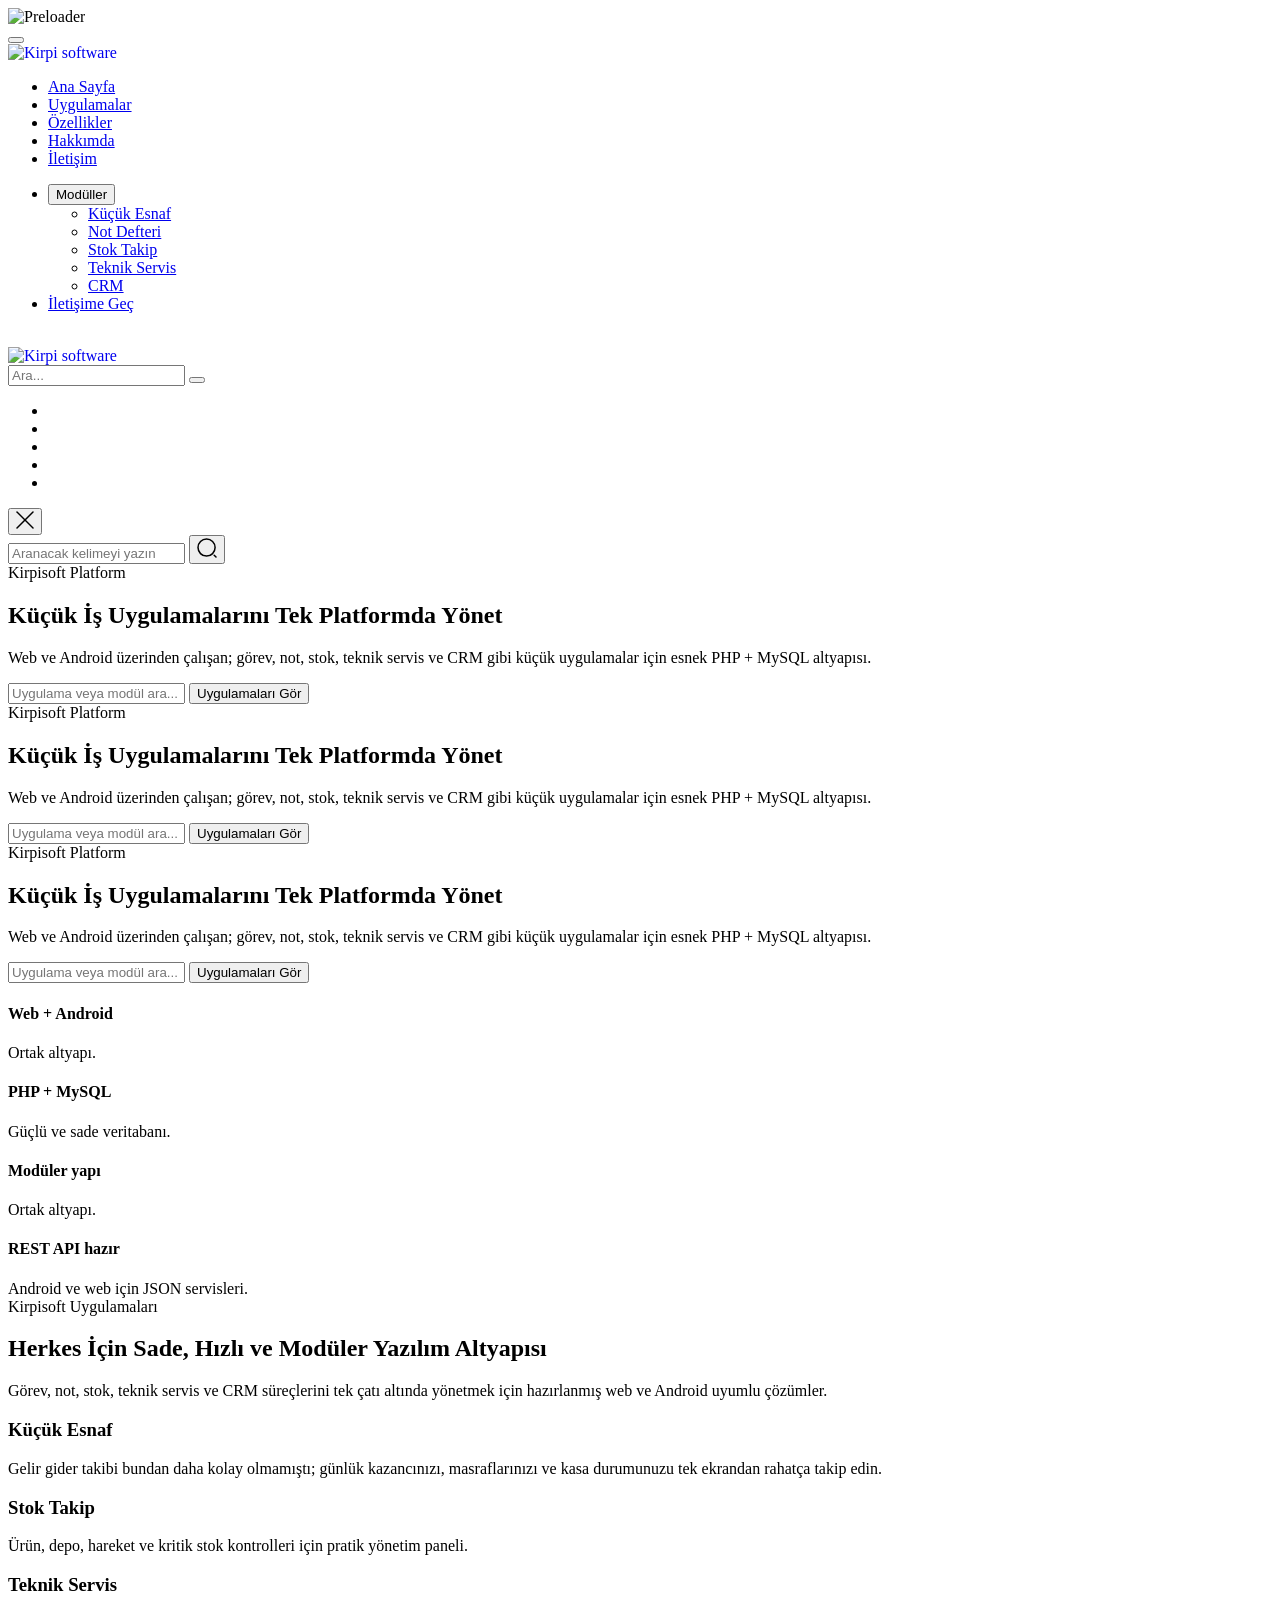
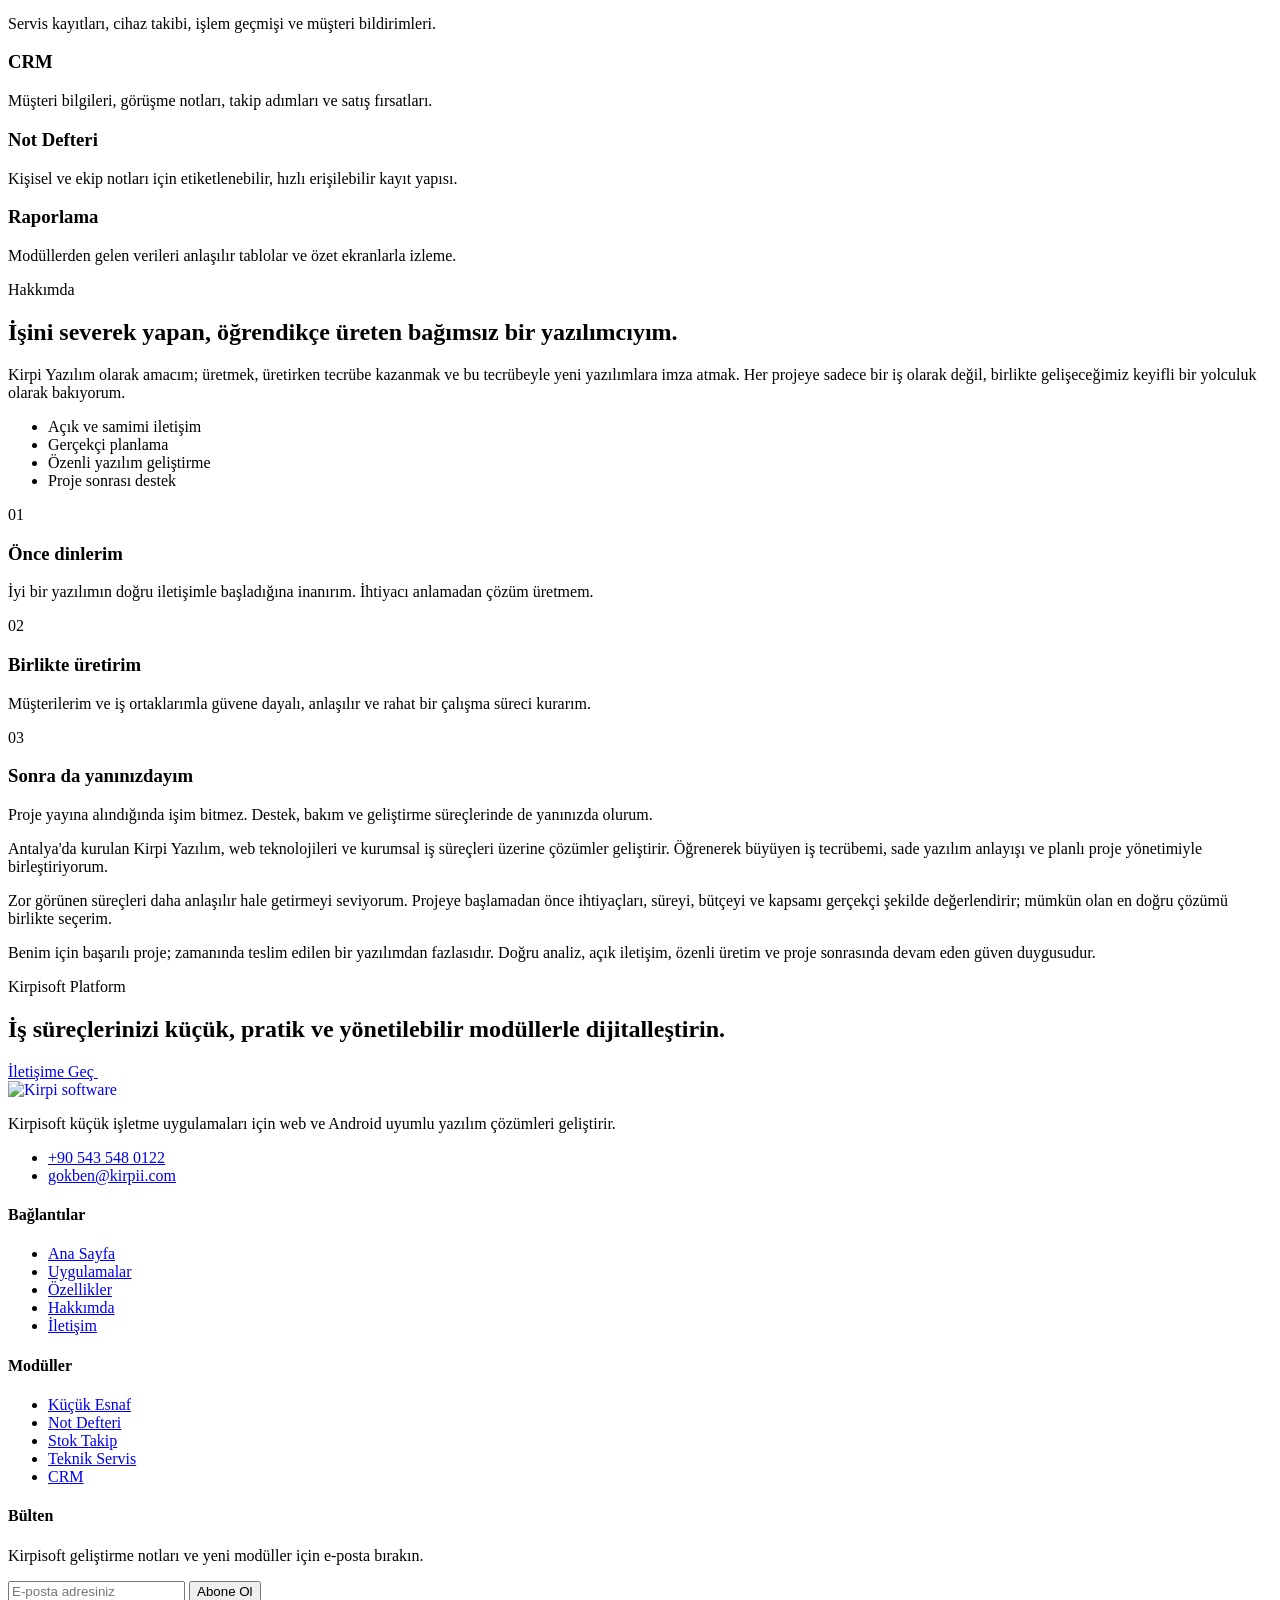
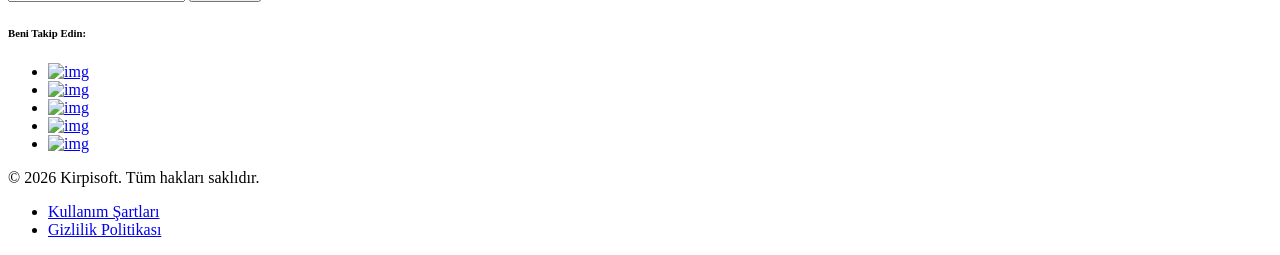
==== index.html @ f01bf377 "Add files via upload" ====
﻿<!doctype html>
<html class="no-js" lang="tr">

<head>
    <meta charset="utf-8">
    <meta http-equiv="x-ua-compatible" content="ie=edge">
    <title>Kirpisoft - Web ve Mobil Mini Uygulamalar Platformu</title>
    <meta name="description" content="Kirpisoft; PHP, MySQL, web ve Android destekli küçük iş uygulamaları platformudur.">
    <meta name="viewport" content="width=device-width, initial-scale=1">

    <link rel="shortcut icon" type="image/x-icon" href="assets/img/favicon.png">
    <!-- Place favicon.ico in the root directory -->

    <!-- CSS here -->
    <link rel="stylesheet" href="assets/css/bootstrap.min.css">
    <link rel="stylesheet" href="assets/css/animate.min.css">
    <link rel="stylesheet" href="assets/css/magnific-popup.css">
    <link rel="stylesheet" href="assets/css/fontawesome-all.min.css">
    <link rel="stylesheet" href="assets/css/flaticon-skillgro.css">
    <link rel="stylesheet" href="assets/css/flaticon-skillgro-new.css">
    <link rel="stylesheet" href="assets/css/swiper-bundle.min.css">
    <link rel="stylesheet" href="assets/css/default-icons.css">
    <link rel="stylesheet" href="assets/css/select2.min.css">
    <link rel="stylesheet" href="assets/css/odometer.css">
    <link rel="stylesheet" href="assets/css/aos.css">
    <link rel="stylesheet" href="assets/css/plyr.css">
    <link rel="stylesheet" href="assets/css/spacing.css">
    <link rel="stylesheet" href="assets/css/tg-cursor.css">
    <link rel="stylesheet" href="assets/css/main.css">
    <link rel="stylesheet" href="assets/css/kirpisoft-responsive.css">
    <link rel="stylesheet" href="assets/css/kirpisoft-brand.css">

    <style>
        .kirpisoft-logo{display:inline-flex;align-items:center;text-decoration:none}.tgmenu__action .mini-cart-icon{display:none}.header-search{display:none!important}
    </style>
</head>

<body>

    <!--Preloader-->
    <div id="preloader">
        <div id="loader" class="loader">
            <div class="loader-container">
                <div class="loader-icon"><img src="assets/img/logo/preloader.svg" alt="Preloader"></div>
            </div>
        </div>
    </div>
    <!--Preloader-end -->

    <!-- Scroll-top -->
    <button class="scroll__top scroll-to-target" data-target="html">
        <i class="tg-flaticon-arrowhead-up"></i>
    </button>
    <!-- Scroll-top-end-->

    <!-- header-area -->
    <header>
        <div id="header-fixed-height"></div>
        <div id="sticky-header" class="tg-header__area tg-header__style-seven">
            <div class="container custom-container">
                <div class="row">
                    <div class="col-12">
                        <div class="tgmenu__wrap">
                            <nav class="tgmenu__nav">
                                <div class="logo">
                                    <a href="index.html" class="kirpisoft-logo"><img src="assets/img/logo/kirpisoftware-logo.png" alt="Kirpi software"></a>
                                </div>
                                <div class="tgmenu__navbar-wrap tgmenu__main-menu d-none d-xl-flex">
                                    <ul class="navigation">
                                        <li class="active"><a href="index.html">Ana Sayfa</a></li>
                                        <li><a href="#uygulamalar">Uygulamalar</a></li>
                                        <li><a href="#ozellikler">Özellikler</a></li>
                                        <li><a href="#hakkimizda">Hakkımda</a></li>
                                        <li><a href="#iletisim">İletişim</a></li>
                                    </ul>
                                </div>
                                <div class="tgmenu__action tgmenu__action-seven">
                                    <ul class="list-wrap">
                                        <li class="header-select">
                                            <div class="tgmenu__categories select-grp-two d-none d-md-block">
                                                <div class="dropdown">
                                                    <button class="dropdown-toggle" type="button" data-bs-toggle="dropdown" aria-expanded="false">
                                                        <i class="skillgro-list"></i>
                                                        Modüller
                                                    </button>
                                                    <ul class="dropdown-menu">
                                                        <li><a class="dropdown-item" href="#uygulamalar">Küçük Esnaf</a></li>
                                                        <li><a class="dropdown-item" href="#uygulamalar">Not Defteri</a></li>
                                                        <li><a class="dropdown-item" href="#uygulamalar">Stok Takip</a></li>
                                                        <li><a class="dropdown-item" href="#uygulamalar">Teknik Servis</a></li>
                                                        <li><a class="dropdown-item" href="#uygulamalar">CRM</a></li>
                                                    </ul>
                                                </div>
                                            </div>
                                        </li>
                                        <li class="header-search">
                                            <a href="javascript:void(0)" class="search-open-btn">
                                                <i class="flaticon-search"></i>
                                            </a>
                                        </li>
                                        <li class="mini-cart-icon">
                                            <a href="#uygulamalar" class="cart-count">
                                                <img src="assets/img/icons/cart.svg" class="injectable" alt="img">
                                                <span class="mini-cart-count">0</span>
                                            </a>
                                        </li>
                                        <li class="header-btn">
                                            <a href="#iletisim" class="btn">İletişime Geç</a>
                                        </li>
                                    </ul>
                                </div>
                                <div class="mobile-login-btn">
                                    <a href="#iletisim"><img src="assets/img/icons/user.svg" alt="" class="injectable"></a>
                                </div>
                                <div class="mobile-nav-toggler"><i class="tg-flaticon-menu-1"></i></div>
                            </nav>
                        </div>
                        <!-- Mobile Menu  -->
                        <div class="tgmobile__menu">
                            <nav class="tgmobile__menu-box">
                                <div class="close-btn"><i class="tg-flaticon-close-1"></i></div>
                                <div class="nav-logo">
                                    <a href="index.html" class="kirpisoft-logo"><img src="assets/img/logo/kirpisoftware-logo.png" alt="Kirpi software"></a>
                                </div>
                                <div class="tgmobile__search">
                                    <form action="#">
                                        <input type="text" placeholder="Ara...">
                                        <button><i class="fas fa-search"></i></button>
                                    </form>
                                </div>
                                <div class="tgmobile__menu-outer">
                                    <!--Here Menu Will Come Automatically Via Javascript / Same Menu as in Header-->
                                </div>
                                <div class="social-links">
                                    <ul class="list-wrap">
                                        <li><a href="#"><i class="fab fa-facebook-f"></i></a></li>
                                        <li><a href="#"><i class="fab fa-twitter"></i></a></li>
                                        <li><a href="#"><i class="fab fa-instagram"></i></a></li>
                                        <li><a href="#"><i class="fab fa-linkedin-in"></i></a></li>
                                        <li><a href="#"><i class="fab fa-youtube"></i></a></li>
                                    </ul>
                                </div>
                            </nav>
                        </div>
                        <div class="tgmobile__menu-backdrop"></div>
                        <!-- End Mobile Menu -->
                    </div>
                </div>
            </div>
        </div>

        <!-- header-search -->
        <div class="search__popup">
            <div class="container">
                <div class="row">
                    <div class="col-12">
                        <div class="search__wrapper">
                            <div class="search__close">
                                <button type="button" class="search-close-btn">
                                    <svg width="18" height="18" viewBox="0 0 18 18" fill="none" xmlns="http://www.w3.org/2000/svg">
                                        <path d="M17 1L1 17" stroke="currentColor" stroke-width="1.5" stroke-linecap="round" stroke-linejoin="round"></path>
                                        <path d="M1 1L17 17" stroke="currentColor" stroke-width="1.5" stroke-linecap="round" stroke-linejoin="round"></path>
                                    </svg>
                                </button>
                            </div>
                            <div class="search__form">
                                <form action="#">
                                    <div class="search__input">
                                        <input class="search-input-field" type="text" placeholder="Aranacak kelimeyi yazın">
                                        <span class="search-focus-border"></span>
                                        <button>
                                            <svg width="20" height="20" viewBox="0 0 20 20" fill="none" xmlns="http://www.w3.org/2000/svg">
                                                <path d="M9.55 18.1C14.272 18.1 18.1 14.272 18.1 9.55C18.1 4.82797 14.272 1 9.55 1C4.82797 1 1 4.82797 1 9.55C1 14.272 4.82797 18.1 9.55 18.1Z" stroke="currentColor" stroke-width="1.5" stroke-linecap="round" stroke-linejoin="round"></path>
                                                <path d="M19.0002 19.0002L17.2002 17.2002" stroke="currentcolor" stroke-width="1.5" stroke-linecap="round" stroke-linejoin="round"></path>
                                            </svg>
                                        </button>
                                    </div>
                                </form>
                            </div>
                        </div>
                    </div>
                </div>
            </div>
        </div>
        <div class="search-popup-overlay"></div>
        <!-- header-search-end -->

    </header>
    <!-- header-area-end -->



    <!-- main-area -->
    <main class="main-area fix">

        <!-- slider-area -->
        <section class="slider__area">
            <div class="swiper-container slider__active">
                <div class="swiper-wrapper">
                    <div class="swiper-slide slider__single">
                        <div class="slider__bg" data-background="assets/img/slider/slider_bg01.webp">
                            <div class="container">
                                <div class="row">
                                    <div class="col-xl-6 col-lg-7">
                                        <div class="slider__content">
                                            <span class="sub-title">Kirpisoft Platform</span>
                                            <h2 class="title">Küçük İş Uygulamalarını
                                                <span>Tek Platformda Yönet <img src="assets/img/slider/slider_title-shape.svg" alt="" class="injectable"></span>
                                                
                                            </h2>
                                            <p>Web ve Android üzerinden çalışan; görev, not, stok, teknik servis ve CRM gibi küçük uygulamalar için esnek PHP + MySQL altyapısı.</p>
                                            <div class="slider__search">
                                                <form action="#" class="slider__search-form">
                                                    <input type="text" placeholder="Uygulama veya modül ara...">
                                                    <button type="submit">Uygulamaları Gör</button>
                                                </form>
                                            </div>
                                        </div>
                                    </div>
                                </div>
                            </div>
                        </div>
                    </div>
                    <div class="swiper-slide slider__single">
                        <div class="slider__bg" data-background="assets/img/slider/slider_bg02.webp">
                            <div class="container">
                                <div class="row">
                                    <div class="col-xl-6 col-lg-7">
                                        <div class="slider__content">
                                            <span class="sub-title">Kirpisoft Platform</span>
                                            <h2 class="title">Küçük İş Uygulamalarını
                                                <span>Tek Platformda Yönet <img src="assets/img/slider/slider_title-shape.svg" alt="" class="injectable"></span>
                                                
                                            </h2>
                                            <p>Web ve Android üzerinden çalışan; görev, not, stok, teknik servis ve CRM gibi küçük uygulamalar için esnek PHP + MySQL altyapısı.</p>
                                            <div class="slider__search">
                                                <form action="#" class="slider__search-form">
                                                    <input type="text" placeholder="Uygulama veya modül ara...">
                                                    <button type="submit">Uygulamaları Gör</button>
                                                </form>
                                            </div>
                                        </div>
                                    </div>
                                </div>
                            </div>
                        </div>
                    </div>
                    <div class="swiper-slide slider__single">
                        <div class="slider__bg" data-background="assets/img/slider/slider_bg03.webp">
                            <div class="container">
                                <div class="row">
                                    <div class="col-xl-6 col-lg-7">
                                        <div class="slider__content">
                                            <span class="sub-title">Kirpisoft Platform</span>
                                            <h2 class="title">Küçük İş Uygulamalarını
                                                <span>Tek Platformda Yönet <img src="assets/img/slider/slider_title-shape.svg" alt="" class="injectable"></span>
                                                
                                            </h2>
                                            <p>Web ve Android üzerinden çalışan; görev, not, stok, teknik servis ve CRM gibi küçük uygulamalar için esnek PHP + MySQL altyapısı.</p>
                                            <div class="slider__search">
                                                <form action="#" class="slider__search-form">
                                                    <input type="text" placeholder="Uygulama veya modül ara...">
                                                    <button type="submit">Uygulamaları Gör</button>
                                                </form>
                                            </div>
                                        </div>
                                    </div>
                                </div>
                            </div>
                        </div>
                    </div>
                </div>
            </div>
        </section>
        <!-- slider-area-end -->

        <!-- features-area -->
        <section id="ozellikler" class="features__area-seven grey-bg-two">
            <div class="container">
                <div class="features__item-wrap-four">
                    <div class="row">
                        <div class="col-xl-3 col-lg-4 col-md-6">
                            <div class="features__item-six">
                                <div class="features__icon-six">
                                    <i class="skillgro-profit"></i>
                                </div>
                                <div class="features__content-six">
                                    <h4 class="title">Web + Android</h4>
                                    <span>Ortak altyapı.</span>
                                </div>
                            </div>
                        </div>
                        <div class="col-xl-3 col-lg-4 col-md-6">
                            <div class="features__item-six">
                                <div class="features__icon-six">
                                    <i class="skillgro-instructor"></i>
                                </div>
                                <div class="features__content-six">
                                    <h4 class="title">PHP + MySQL</h4>
                                    <span>Güçlü ve sade veritabanı.</span>
                                </div>
                            </div>
                        </div>
                        <div class="col-xl-3 col-lg-4 col-md-6">
                            <div class="features__item-six">
                                <div class="features__icon-six">
                                    <i class="skillgro-tutorial"></i>
                                </div>
                                <div class="features__content-six">
                                    <h4 class="title">Modüler yapı</h4>
                                    <span>Ortak altyapı.</span>
                                </div>
                            </div>
                        </div>
                        <div class="col-xl-3 col-lg-4 col-md-6">
                            <div class="features__item-six">
                                <div class="features__icon-six">
                                    <i class="skillgro-graduated"></i>
                                </div>
                                <div class="features__content-six">
                                    <h4 class="title">REST API hazır</h4>
                                    <span>Android ve web için JSON servisleri.</span>
                                </div>
                            </div>
                        </div>
                    </div>
                </div>
            </div>
        </section>
        <!-- features-area-end -->

        <!-- kirpisoft-clean-content -->
        <section id="uygulamalar" class="kirpisoft-modules-area section-py-120">
            <div class="container">
                <div class="row justify-content-center">
                    <div class="col-xl-8">
                        <div class="section__title text-center mb-50">
                            <span class="sub-title">Kirpisoft Uygulamaları</span>
                            <h2 class="title bold">Herkes İçin Sade, Hızlı ve Modüler Yazılım Altyapısı</h2>
                            <p>Görev, not, stok, teknik servis ve CRM süreçlerini tek çatı altında yönetmek için hazırlanmış web ve Android uyumlu çözümler.</p>
                        </div>
                    </div>
                </div>
                <div class="row justify-content-center gy-4">
                    <div class="col-xl-4 col-md-6">
                        <div class="kirpisoft-card">
                            <div class="kirpisoft-card__icon"><i class="skillgro-tutorial"></i></div>
                            <h3>Küçük Esnaf</h3>
                            <p>Gelir gider takibi bundan daha kolay olmamıştı; günlük kazancınızı, masraflarınızı ve kasa durumunuzu tek ekrandan rahatça takip edin.</p>
                        </div>
                    </div>
                    <div class="col-xl-4 col-md-6">
                        <div class="kirpisoft-card">
                            <div class="kirpisoft-card__icon"><i class="skillgro-profit"></i></div>
                            <h3>Stok Takip</h3>
                            <p>Ürün, depo, hareket ve kritik stok kontrolleri için pratik yönetim paneli.</p>
                        </div>
                    </div>
                    <div class="col-xl-4 col-md-6">
                        <div class="kirpisoft-card">
                            <div class="kirpisoft-card__icon"><i class="skillgro-instructor"></i></div>
                            <h3>Teknik Servis</h3>
                            <p>Servis kayıtları, cihaz takibi, işlem geçmişi ve müşteri bildirimleri.</p>
                        </div>
                    </div>
                    <div class="col-xl-4 col-md-6">
                        <div class="kirpisoft-card">
                            <div class="kirpisoft-card__icon"><i class="skillgro-graduated"></i></div>
                            <h3>CRM</h3>
                            <p>Müşteri bilgileri, görüşme notları, takip adımları ve satış fırsatları.</p>
                        </div>
                    </div>
                    <div class="col-xl-4 col-md-6">
                        <div class="kirpisoft-card">
                            <div class="kirpisoft-card__icon"><i class="skillgro-tutorial"></i></div>
                            <h3>Not Defteri</h3>
                            <p>Kişisel ve ekip notları için etiketlenebilir, hızlı erişilebilir kayıt yapısı.</p>
                        </div>
                    </div>
                    <div class="col-xl-4 col-md-6">
                        <div class="kirpisoft-card">
                            <div class="kirpisoft-card__icon"><i class="skillgro-profit"></i></div>
                            <h3>Raporlama</h3>
                            <p>Modüllerden gelen verileri anlaşılır tablolar ve özet ekranlarla izleme.</p>
                        </div>
                    </div>
                </div>
            </div>
        </section>

        <section id="hakkimizda" class="kirpisoft-about-area section-pb-120">
            <div class="container">
                <div class="kirpisoft-about-box">
                    <div class="row align-items-center gy-4">
                        <div class="col-lg-7">
                            <span class="sub-title">Hakkımda</span>
                            <h2>İşini severek yapan, öğrendikçe üreten bağımsız bir yazılımcıyım.</h2>
                            <p>Kirpi Yazılım olarak amacım; üretmek, üretirken tecrübe kazanmak ve bu tecrübeyle yeni yazılımlara imza atmak. Her projeye sadece bir iş olarak değil, birlikte gelişeceğimiz keyifli bir yolculuk olarak bakıyorum.</p>
                        </div>
                        <div class="col-lg-5">
                            <ul class="kirpisoft-check-list list-wrap">
                                <li>Açık ve samimi iletişim</li>
                                <li>Gerçekçi planlama</li>
                                <li>Özenli yazılım geliştirme</li>
                                <li>Proje sonrası destek</li>
                            </ul>
                        </div>
                    </div>
                </div>

                <div class="kirpisoft-about-detail">
                    <div class="row gy-4">
                        <div class="col-lg-4 col-md-6">
                            <div class="kirpisoft-about-card">
                                <span>01</span>
                                <h3>Önce dinlerim</h3>
                                <p>İyi bir yazılımın doğru iletişimle başladığına inanırım. İhtiyacı anlamadan çözüm üretmem.</p>
                            </div>
                        </div>
                        <div class="col-lg-4 col-md-6">
                            <div class="kirpisoft-about-card">
                                <span>02</span>
                                <h3>Birlikte üretirim</h3>
                                <p>Müşterilerim ve iş ortaklarımla güvene dayalı, anlaşılır ve rahat bir çalışma süreci kurarım.</p>
                            </div>
                        </div>
                        <div class="col-lg-4 col-md-6">
                            <div class="kirpisoft-about-card">
                                <span>03</span>
                                <h3>Sonra da yanınızdayım</h3>
                                <p>Proje yayına alındığında işim bitmez. Destek, bakım ve geliştirme süreçlerinde de yanınızda olurum.</p>
                            </div>
                        </div>
                    </div>

                    <div class="kirpisoft-about-text">
                        <p>Antalya'da kurulan Kirpi Yazılım, web teknolojileri ve kurumsal iş süreçleri üzerine çözümler geliştirir. Öğrenerek büyüyen iş tecrübemi, sade yazılım anlayışı ve planlı proje yönetimiyle birleştiriyorum.</p>
                        <p>Zor görünen süreçleri daha anlaşılır hale getirmeyi seviyorum. Projeye başlamadan önce ihtiyaçları, süreyi, bütçeyi ve kapsamı gerçekçi şekilde değerlendirir; mümkün olan en doğru çözümü birlikte seçerim.</p>
                        <p>Benim için başarılı proje; zamanında teslim edilen bir yazılımdan fazlasıdır. Doğru analiz, açık iletişim, özenli üretim ve proje sonrasında devam eden güven duygusudur.</p>
                    </div>
                </div>
            </div>
        </section>

        <section class="kirpisoft-cta-area section-pb-120">
            <div class="container">
                <div class="kirpisoft-cta-box">
                    <div>
                        <span>Kirpisoft Platform</span>
                        <h2>İş süreçlerinizi küçük, pratik ve yönetilebilir modüllerle dijitalleştirin.</h2>
                    </div>
                    <a href="#iletisim" class="btn arrow-btn btn-four">İletişime Geç <img src="assets/img/icons/right_arrow.svg" alt="" class="injectable"></a>
                </div>
            </div>
        </section>
        <!-- kirpisoft-clean-content-end -->

    </main>
    <!-- main-area-end -->



    <!-- footer-area -->
    <footer id="iletisim" class="footer__area footer__area-five">
        <div class="footer__top footer__top-two">
            <div class="container">
                <div class="row">
                    <div class="col-xl-2 col-lg-4 col-md-6">
                        <div class="footer__widget">
                            <div class="logo mb-35">
                                <a href="index.html" class="kirpisoft-logo"><img src="assets/img/logo/kirpisoftware-logo.png" alt="Kirpi software"></a>
                            </div>
                            <div class="footer__content footer__content-two">
                                <p>Kirpisoft küçük işletme uygulamaları için web ve Android uyumlu yazılım çözümleri geliştirir.</p>
                                <ul class="list-wrap">
                                    <li><a href="tel:+905435480122">+90 543 548 0122</a></li>
                                    <li class="email"><a href="mailto:gokben@kirpii.com">gokben@kirpii.com</a></li>
                                </ul>
                            </div>
                        </div>
                    </div>
                    <div class="col-xl-3 col-lg-4 col-md-6 col-sm-6">
                        <div class="footer__widget">
                            <h4 class="footer__widget-title">Bağlantılar</h4>
                            <div class="footer__link">
                                <ul class="list-wrap">
                                    <li><a href="index.html">Ana Sayfa</a></li>
                                    <li><a href="#uygulamalar">Uygulamalar</a></li>
                                    <li><a href="#ozellikler">Özellikler</a></li>
                                    <li><a href="#hakkimizda">Hakkımda</a></li>
                                    <li><a href="#iletisim">İletişim</a></li>
                                </ul>
                            </div>
                        </div>
                    </div>
                    <div class="col-xl-3 col-lg-4 col-md-6 col-sm-6">
                        <div class="footer__widget">
                            <h4 class="footer__widget-title">Modüller</h4>
                            <div class="footer__link">
                                <ul class="list-wrap">
                                    <li><a href="#uygulamalar">Küçük Esnaf</a></li>
                                    <li><a href="#uygulamalar">Not Defteri</a></li>
                                    <li><a href="#uygulamalar">Stok Takip</a></li>
                                    <li><a href="#uygulamalar">Teknik Servis</a></li>
                                    <li><a href="#uygulamalar">CRM</a></li>
                                </ul>
                            </div>
                        </div>
                    </div>
                    <div class="col-xl-4 col-lg-6 col-md-6">
                        <div class="footer__widget">
                            <h4 class="footer__widget-title">Bülten</h4>
                            <div class="footer__newsletter">
                                <p>Kirpisoft geliştirme notları ve yeni modüller için e-posta bırakın.</p>
                                <form action="#" class="footer__newsletter-form">
                                    <input type="email" placeholder="E-posta adresiniz">
                                    <button type="submit">Abone Ol</button>
                                </form>
                                <div class="footer__social-wrap">
                                    <h6 class="title">Beni Takip Edin:</h6>
                                </div>
                                <ul class="list-wrap footer__social footer__social-two">
                                    <li>
                                        <a href="https://www.facebook.com/" target="_blank">
                                            <img src="assets/img/icons/facebook.svg" alt="img" class="injectable">
                                        </a>
                                    </li>
                                    <li>
                                        <a href="https://www.facebook.com/" target="_blank">
                                            <img src="assets/img/icons/twitter.svg" alt="img" class="injectable">
                                        </a>
                                    </li>
                                    <li>
                                        <a href="https://www.facebook.com/" target="_blank">
                                            <img src="assets/img/icons/whatsapp.svg" alt="img" class="injectable">
                                        </a>
                                    </li>
                                    <li>
                                        <a href="https://www.facebook.com/" target="_blank">
                                            <img src="assets/img/icons/instagram.svg" alt="img" class="injectable">
                                        </a>
                                    </li>
                                    <li>
                                        <a href="https://www.facebook.com/" target="_blank">
                                            <img src="assets/img/icons/youtube.svg" alt="img" class="injectable">
                                        </a>
                                    </li>
                                </ul>
                            </div>
                        </div>
                    </div>
                </div>
            </div>
        </div>
        <div class="footer__bottom-two">
            <div class="container">
                <div class="row align-items-center">
                    <div class="col-md-7">
                        <div class="copy-right-text">
                            <p>© 2026 Kirpisoft. Tüm hakları saklıdır.</p>
                        </div>
                    </div>
                    <div class="col-md-5">
                        <div class="footer__bottom-menu">
                            <ul class="list-wrap">
                                <li><a href="#iletisim">Kullanım Şartları</a></li>
                                <li><a href="#iletisim">Gizlilik Politikası</a></li>
                            </ul>
                        </div>
                    </div>
                </div>
            </div>
        </div>
    </footer>
    <!-- footer-area-end -->




    <!-- JS here -->
    <script src="assets/js/vendor/jquery-3.6.0.min.js"></script>
    <script src="assets/js/bootstrap.min.js"></script>
    <script src="assets/js/imagesloaded.pkgd.min.js"></script>
    <script src="assets/js/jquery.magnific-popup.min.js"></script>
    <script src="assets/js/jquery.odometer.min.js"></script>
    <script src="assets/js/jquery.appear.js"></script>
    <script src="assets/js/tween-max.min.js"></script>
    <script src="assets/js/select2.min.js"></script>
    <script src="assets/js/swiper-bundle.min.js"></script>
    <script src="assets/js/jquery.marquee.min.js"></script>
    <script src="assets/js/tg-cursor.min.js"></script>
    <script src="assets/js/vivus.min.js"></script>
    <script src="assets/js/ajax-form.js"></script>
    <script src="assets/js/svg-inject.min.js"></script>
    <script src="assets/js/jquery.circleType.js"></script>
    <script src="assets/js/jquery.lettering.min.js"></script>
    <script src="assets/js/plyr.min.js"></script>
    <script src="assets/js/wow.min.js"></script>
    <script src="assets/js/aos.js"></script>
    <script src="assets/js/main.js"></script>
    <script>
        SVGInject(document.querySelectorAll("img.injectable"));
    </script>
</body>

</html>
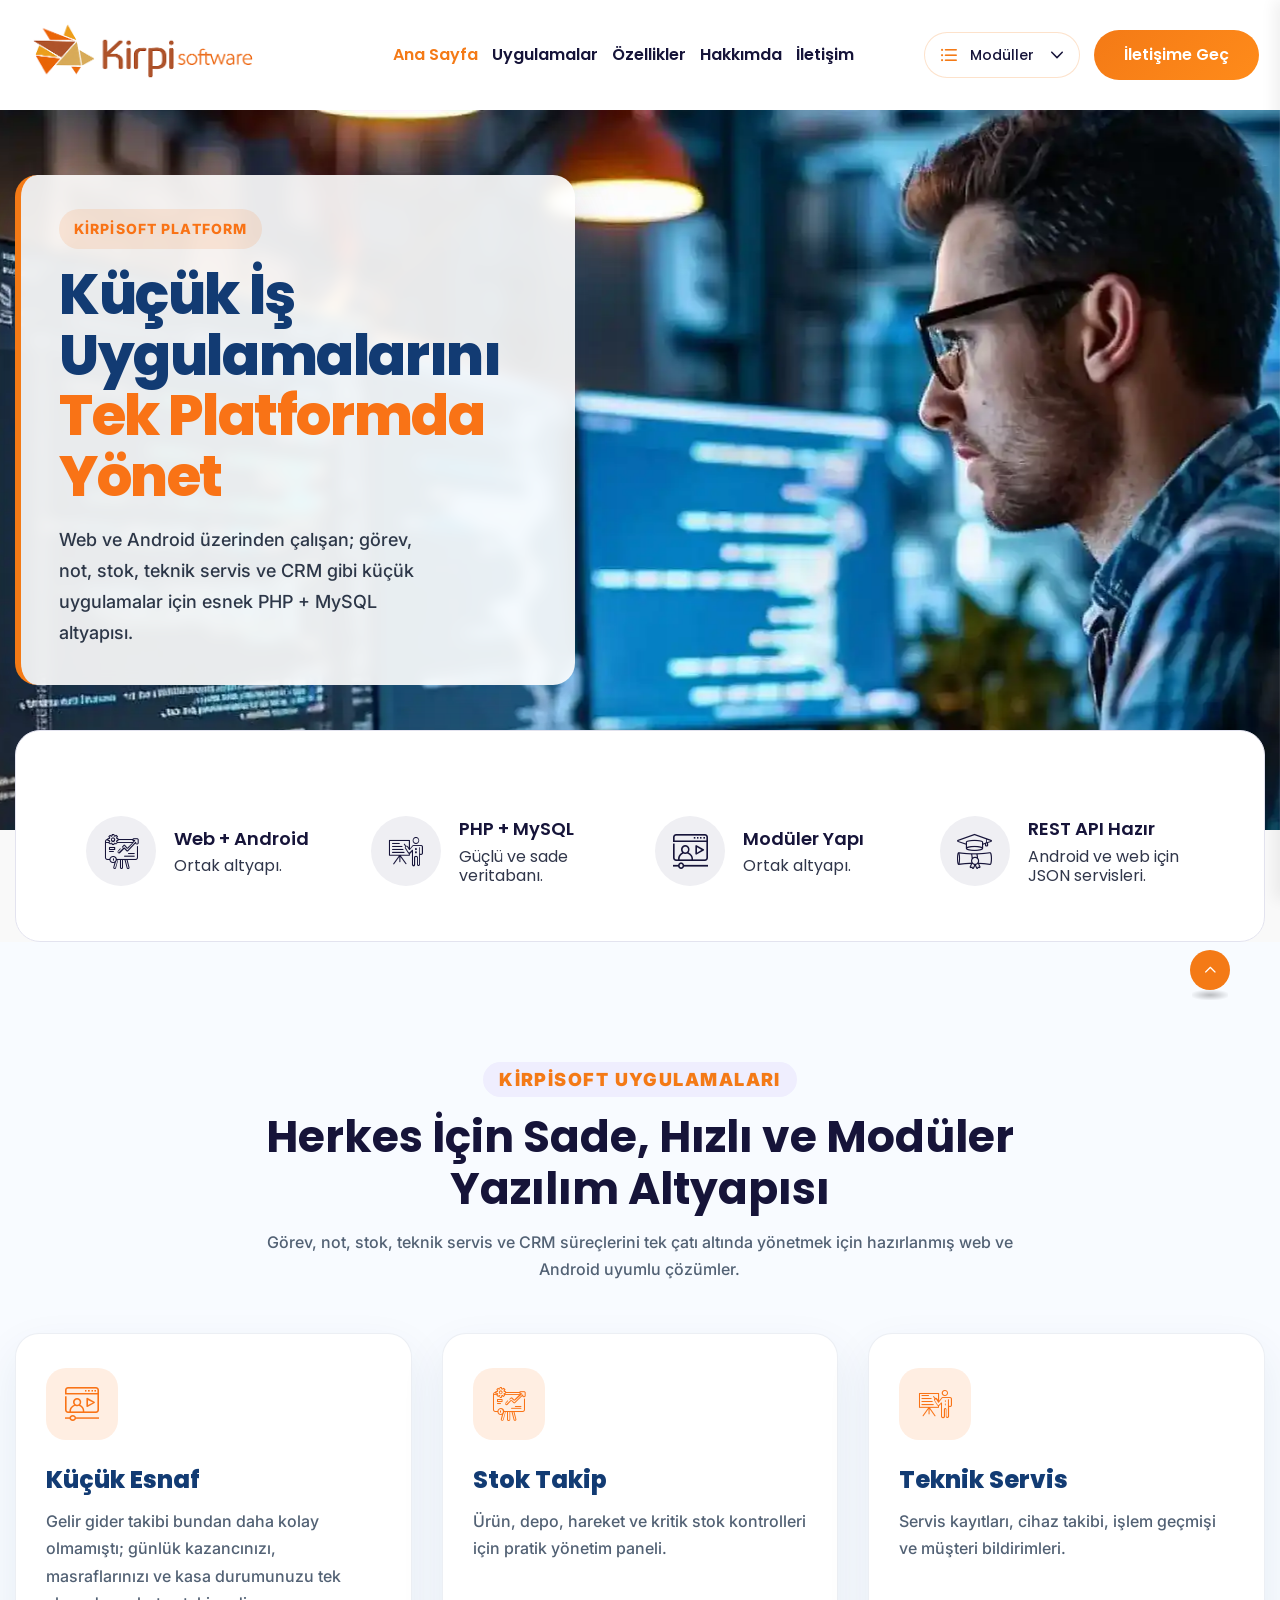
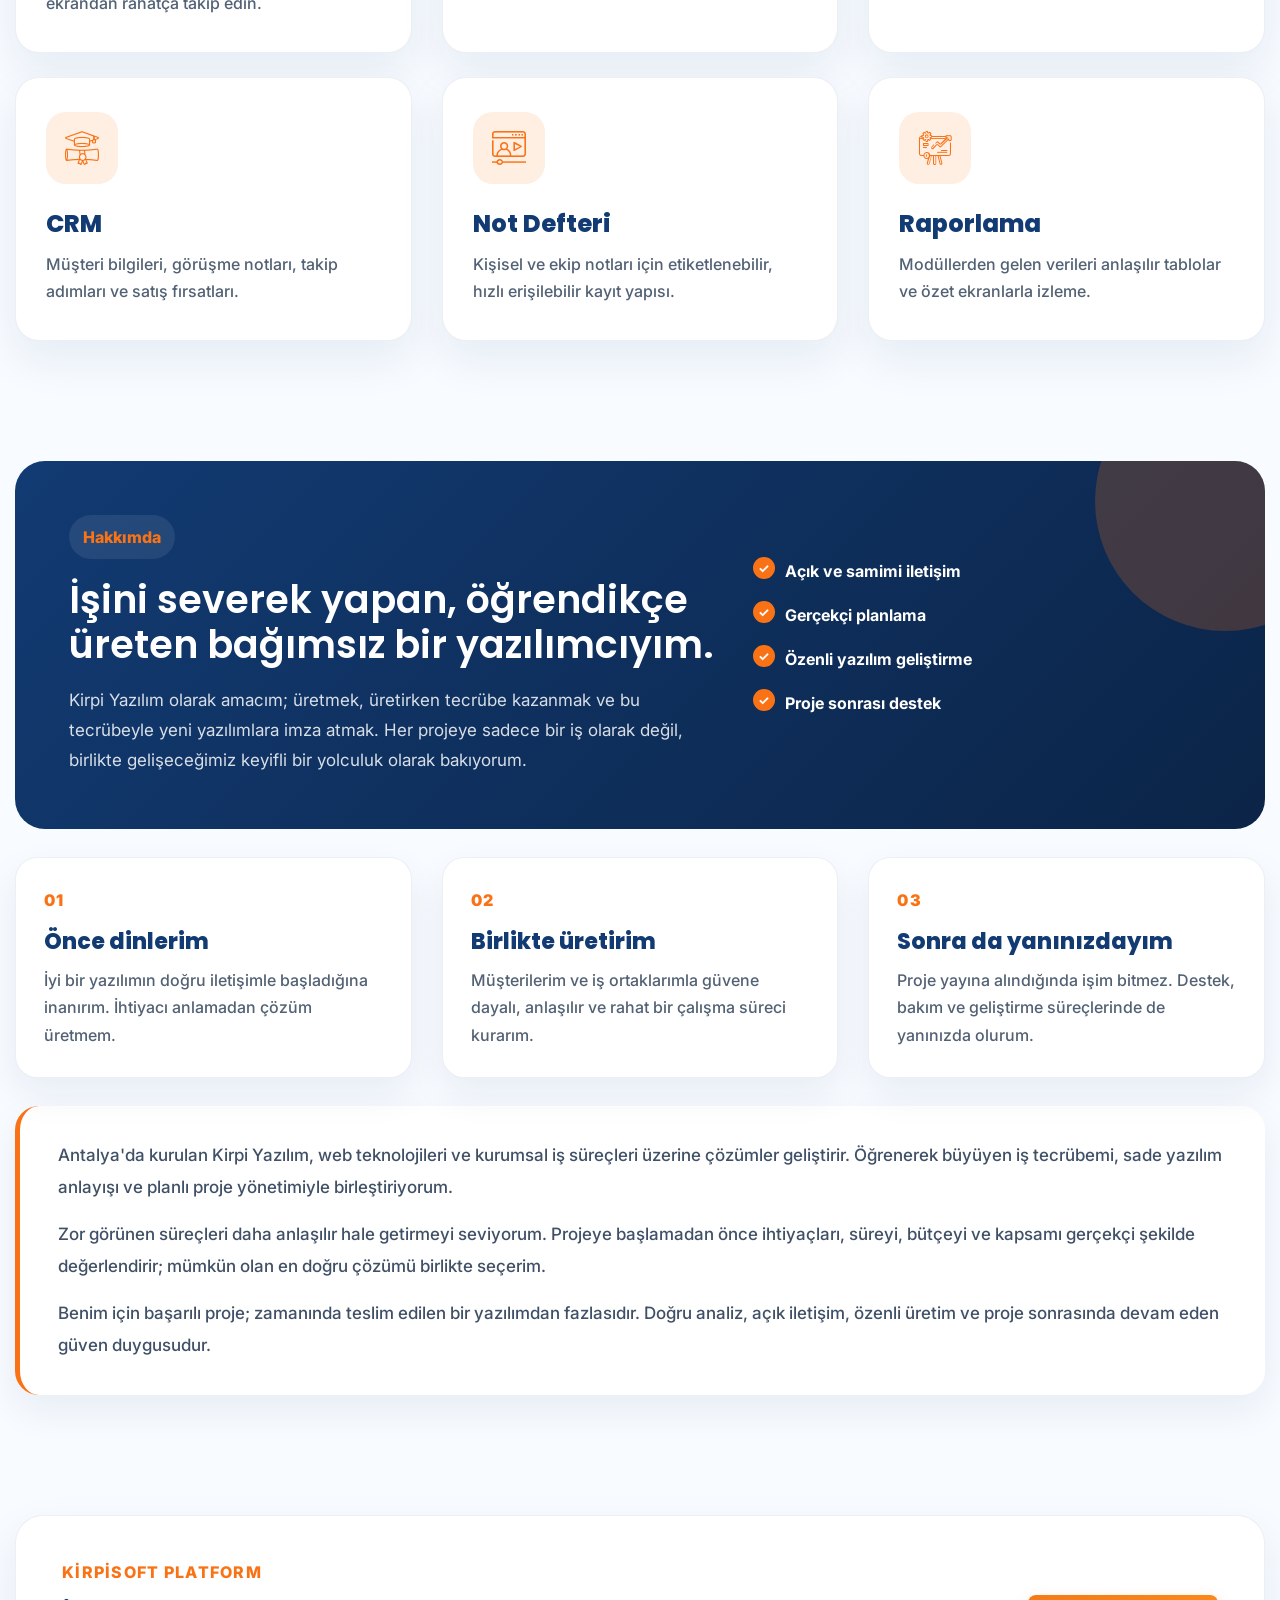
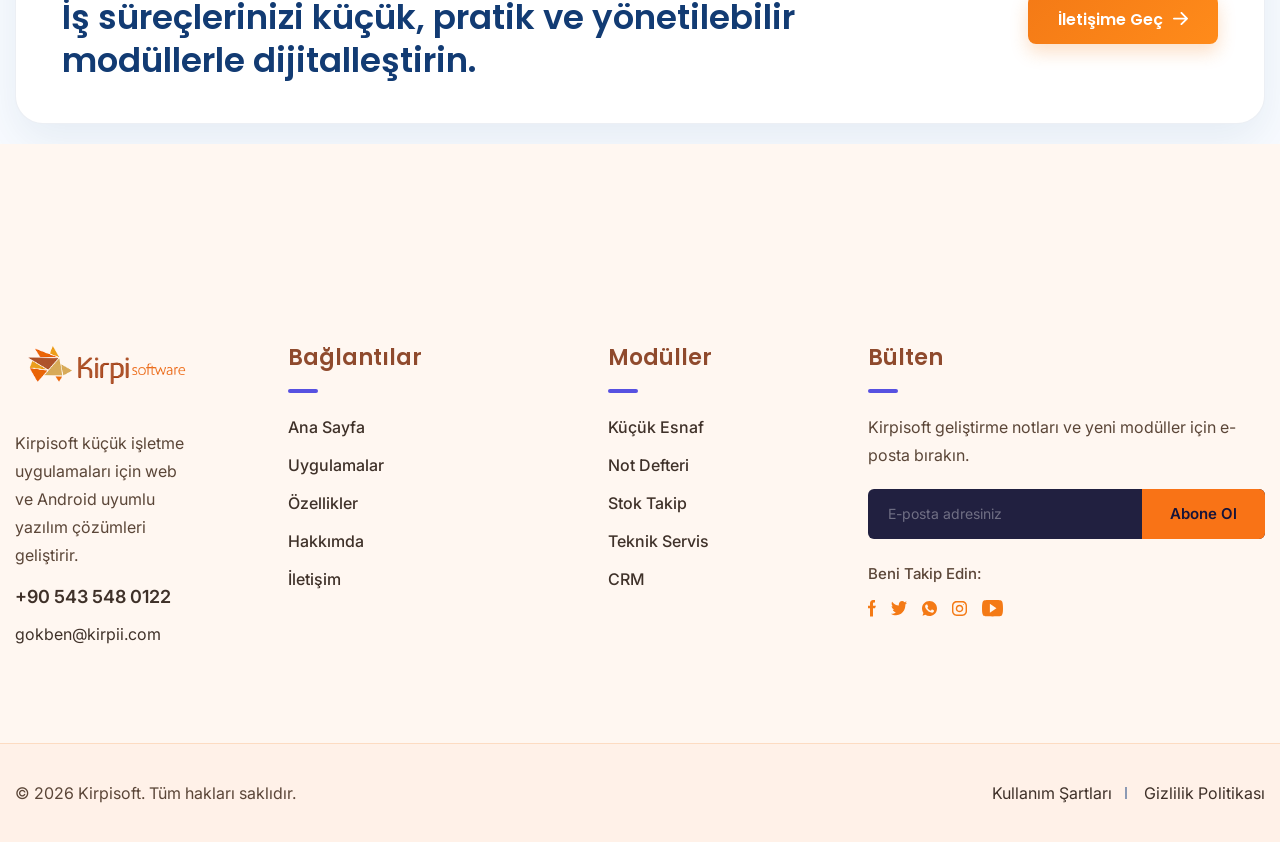
==== commit 0a29ffe2: "Add dedicated contact page" ====
--- a/index.html
+++ b/index.html
@@ -71,7 +71,7 @@
                                         <li><a href="#uygulamalar">Uygulamalar</a></li>
                                         <li><a href="#ozellikler">Özellikler</a></li>
                                         <li><a href="#hakkimizda">Hakkımda</a></li>
-                                        <li><a href="#iletisim">İletişim</a></li>
+                                        <li><a href="iletisim.html">İletişim</a></li>
                                     </ul>
                                 </div>
                                 <div class="tgmenu__action tgmenu__action-seven">
@@ -105,12 +105,12 @@
                                             </a>
                                         </li>
                                         <li class="header-btn">
-                                            <a href="#iletisim" class="btn">İletişime Geç</a>
+                                            <a href="iletisim.html" class="btn">İletişime Geç</a>
                                         </li>
                                     </ul>
                                 </div>
                                 <div class="mobile-login-btn">
-                                    <a href="#iletisim"><img src="assets/img/icons/user.svg" alt="" class="injectable"></a>
+                                    <a href="iletisim.html"><img src="assets/img/icons/user.svg" alt="" class="injectable"></a>
                                 </div>
                                 <div class="mobile-nav-toggler"><i class="tg-flaticon-menu-1"></i></div>
                             </nav>
@@ -449,7 +449,7 @@
                         <span>Kirpisoft Platform</span>
                         <h2>İş süreçlerinizi küçük, pratik ve yönetilebilir modüllerle dijitalleştirin.</h2>
                     </div>
-                    <a href="#iletisim" class="btn arrow-btn btn-four">İletişime Geç <img src="assets/img/icons/right_arrow.svg" alt="" class="injectable"></a>
+                    <a href="iletisim.html" class="btn arrow-btn btn-four">İletişime Geç <img src="assets/img/icons/right_arrow.svg" alt="" class="injectable"></a>
                 </div>
             </div>
         </section>
@@ -488,7 +488,7 @@
                                     <li><a href="#uygulamalar">Uygulamalar</a></li>
                                     <li><a href="#ozellikler">Özellikler</a></li>
                                     <li><a href="#hakkimizda">Hakkımda</a></li>
-                                    <li><a href="#iletisim">İletişim</a></li>
+                                    <li><a href="iletisim.html">İletişim</a></li>
                                 </ul>
                             </div>
                         </div>
@@ -563,8 +563,8 @@
                     <div class="col-md-5">
                         <div class="footer__bottom-menu">
                             <ul class="list-wrap">
-                                <li><a href="#iletisim">Kullanım Şartları</a></li>
-                                <li><a href="#iletisim">Gizlilik Politikası</a></li>
+                                <li><a href="iletisim.html">Kullanım Şartları</a></li>
+                                <li><a href="iletisim.html">Gizlilik Politikası</a></li>
                             </ul>
                         </div>
                     </div>
--- a/assets/css/default-icons.css
+++ b/assets/css/default-icons.css
@@ -0,0 +1,54 @@
+@font-face {
+    font-family: "flaticon_tg_default";
+    src: url("../fonts/flat-icon/flaticon_tg_default.ttf?e3deef4d25a8a816ffcc2046eac5a266") format("truetype"),
+url("../fonts/flat-icon/flaticon_tg_default.woff?e3deef4d25a8a816ffcc2046eac5a266") format("woff"),
+url("../fonts/flat-icon/flaticon_tg_default.woff2?e3deef4d25a8a816ffcc2046eac5a266") format("woff2"),
+url("../fonts/flat-icon/flaticon_tg_default.eot?e3deef4d25a8a816ffcc2046eac5a266#iefix") format("embedded-opentype"),
+url("../fonts/flat-icon/flaticon_tg_default.svg?e3deef4d25a8a816ffcc2046eac5a266#flaticon_tg_default") format("svg");
+}
+
+i[class^="tg-flaticon-"]:before, i[class*=" tg-flaticon-"]:before {
+    font-family: flaticon_tg_default !important;
+    font-style: normal;
+    font-weight: normal !important;
+    font-variant: normal;
+    text-transform: none;
+    line-height: 1;
+    -webkit-font-smoothing: antialiased;
+    -moz-osx-font-smoothing: grayscale;
+}
+[class*="tg-flaticon-"] {
+    display: block;
+    line-height: 0;
+}
+
+.tg-flaticon-menu:before {
+    content: "\f101";
+}
+.tg-flaticon-menu-1:before {
+    content: "\f102";
+}
+.tg-flaticon-dots-menu:before {
+    content: "\f103";
+}
+.tg-flaticon-menu-2:before {
+    content: "\f104";
+}
+.tg-flaticon-close:before {
+    content: "\f105";
+}
+.tg-flaticon-close-1:before {
+    content: "\f106";
+}
+.tg-flaticon-arrowhead-up:before {
+    content: "\f107";
+}
+.tg-flaticon-arrow-up:before {
+    content: "\f108";
+}
+.tg-flaticon-plus:before {
+    content: "\f109";
+}
+.tg-flaticon-minus-sign:before {
+    content: "\f10a";
+}
--- a/assets/css/spacing.css
+++ b/assets/css/spacing.css
@@ -0,0 +1 @@
+.mt-5{margin-top:5px}.mt-10{margin-top:10px}.mt-15{margin-top:15px}.mt-20{margin-top:20px}.mt-25{margin-top:25px}.mt-30{margin-top:30px}.mt-35{margin-top:35px}.mt-40{margin-top:40px}.mt-45{margin-top:45px}.mt-50{margin-top:50px}.mt-55{margin-top:55px}.mt-60{margin-top:60px}.mt-65{margin-top:65px}.mt-70{margin-top:70px}.mt-75{margin-top:75px}.mt-80{margin-top:80px}.mt-85{margin-top:85px}.mt-90{margin-top:90px}.mt-95{margin-top:95px}.mt-100{margin-top:100px}.mt-105{margin-top:105px}.mt-110{margin-top:110px}.mt-115{margin-top:115px}.mt-120{margin-top:120px}.mt-125{margin-top:125px}.mt-130{margin-top:130px}.mt-135{margin-top:135px}.mt-140{margin-top:140px}.mt-145{margin-top:145px}.mt-150{margin-top:150px}.mt-155{margin-top:155px}.mt-160{margin-top:160px}.mt-165{margin-top:165px}.mt-170{margin-top:170px}.mt-175{margin-top:175px}.mt-180{margin-top:180px}.mt-185{margin-top:185px}.mt-190{margin-top:190px}.mt-195{margin-top:195px}.mt-200{margin-top:200px}.mt-205{margin-top:205px}.mt-210{margin-top:210px}.mt-215{margin-top:215px}.mt-220{margin-top:220px}.mt-225{margin-top:225px}.mt-230{margin-top:230px}.mt-235{margin-top:235px}.mt-240{margin-top:240px}.mt-245{margin-top:245px}.mt-250{margin-top:250px}.mb-5{margin-bottom:5px}.mb-10{margin-bottom:10px}.mb-15{margin-bottom:15px}.mb-20{margin-bottom:20px}.mb-25{margin-bottom:25px}.mb-30{margin-bottom:30px}.mb-35{margin-bottom:35px}.mb-40{margin-bottom:40px}.mb-45{margin-bottom:45px}.mb-50{margin-bottom:50px}.mb-55{margin-bottom:55px}.mb-60{margin-bottom:60px}.mb-65{margin-bottom:65px}.mb-70{margin-bottom:70px}.mb-75{margin-bottom:75px}.mb-80{margin-bottom:80px}.mb-85{margin-bottom:85px}.mb-90{margin-bottom:90px}.mb-95{margin-bottom:95px}.mb-100{margin-bottom:100px}.mb-105{margin-bottom:105px}.mb-110{margin-bottom:110px}.mb-115{margin-bottom:115px}.mb-120{margin-bottom:120px}.mb-125{margin-bottom:125px}.mb-130{margin-bottom:130px}.mb-135{margin-bottom:135px}.mb-140{margin-bottom:140px}.mb-145{margin-bottom:145px}.mb-150{margin-bottom:150px}.mb-155{margin-bottom:155px}.mb-160{margin-bottom:160px}.mb-165{margin-bottom:165px}.mb-170{margin-bottom:170px}.mb-175{margin-bottom:175px}.mb-180{margin-bottom:180px}.mb-185{margin-bottom:185px}.mb-190{margin-bottom:190px}.mb-195{margin-bottom:195px}.mb-200{margin-bottom:200px}.mb-205{margin-bottom:205px}.mb-210{margin-bottom:210px}.mb-215{margin-bottom:215px}.mb-220{margin-bottom:220px}.mb-225{margin-bottom:225px}.mb-230{margin-bottom:230px}.mb-235{margin-bottom:235px}.mb-240{margin-bottom:240px}.mb-245{margin-bottom:245px}.mb-250{margin-bottom:250px}.pt-5{padding-top:5px}.pt-10{padding-top:10px}.pt-15{padding-top:15px}.pt-20{padding-top:20px}.pt-25{padding-top:25px}.pt-30{padding-top:30px}.pt-35{padding-top:35px}.pt-40{padding-top:40px}.pt-45{padding-top:45px}.pt-50{padding-top:50px}.pt-55{padding-top:55px}.pt-60{padding-top:60px}.pt-65{padding-top:65px}.pt-70{padding-top:70px}.pt-75{padding-top:75px}.pt-80{padding-top:80px}.pt-85{padding-top:85px}.pt-90{padding-top:90px}.pt-95{padding-top:95px}.pt-100{padding-top:100px}.pt-105{padding-top:105px}.pt-110{padding-top:110px}.pt-115{padding-top:115px}.pt-120{padding-top:120px}.pt-125{padding-top:125px}.pt-130{padding-top:130px}.pt-135{padding-top:135px}.pt-140{padding-top:140px}.pt-145{padding-top:145px}.pt-150{padding-top:150px}.pt-155{padding-top:155px}.pt-160{padding-top:160px}.pt-165{padding-top:165px}.pt-170{padding-top:170px}.pt-175{padding-top:175px}.pt-180{padding-top:180px}.pt-185{padding-top:185px}.pt-190{padding-top:190px}.pt-195{padding-top:195px}.pt-200{padding-top:200px}.pt-205{padding-top:205px}.pt-210{padding-top:210px}.pt-215{padding-top:215px}.pt-220{padding-top:220px}.pt-225{padding-top:225px}.pt-230{padding-top:230px}.pt-235{padding-top:235px}.pt-240{padding-top:240px}.pt-245{padding-top:245px}.pt-250{padding-top:250px}.pb-5{padding-bottom:5px}.pb-10{padding-bottom:10px}.pb-15{padding-bottom:15px}.pb-20{padding-bottom:20px}.pb-25{padding-bottom:25px}.pb-30{padding-bottom:30px}.pb-35{padding-bottom:35px}.pb-40{padding-bottom:40px}.pb-45{padding-bottom:45px}.pb-50{padding-bottom:50px}.pb-55{padding-bottom:55px}.pb-60{padding-bottom:60px}.pb-65{padding-bottom:65px}.pb-70{padding-bottom:70px}.pb-75{padding-bottom:75px}.pb-80{padding-bottom:80px}.pb-85{padding-bottom:85px}.pb-90{padding-bottom:90px}.pb-95{padding-bottom:95px}.pb-100{padding-bottom:100px}.pb-105{padding-bottom:105px}.pb-110{padding-bottom:110px}.pb-115{padding-bottom:115px}.pb-120{padding-bottom:120px}.pb-125{padding-bottom:125px}.pb-130{padding-bottom:130px}.pb-135{padding-bottom:135px}.pb-140{padding-bottom:140px}.pb-145{padding-bottom:145px}.pb-150{padding-bottom:150px}.pb-155{padding-bottom:155px}.pb-160{padding-bottom:160px}.pb-165{padding-bottom:165px}.pb-170{padding-bottom:170px}.pb-175{padding-bottom:175px}.pb-180{padding-bottom:180px}.pb-185{padding-bottom:185px}.pb-190{padding-bottom:190px}.pb-195{padding-bottom:195px}.pb-200{padding-bottom:200px}.pb-205{padding-bottom:205px}.pb-210{padding-bottom:210px}.pb-215{padding-bottom:215px}.pb-220{padding-bottom:220px}.pb-225{padding-bottom:225px}.pb-230{padding-bottom:230px}.pb-235{padding-bottom:235px}.pb-240{padding-bottom:240px}.pb-245{padding-bottom:245px}.pb-250{padding-bottom:250px}
--- a/assets/css/tg-cursor.css
+++ b/assets/css/tg-cursor.css
@@ -0,0 +1,200 @@
+.cb-cursor {
+    position: fixed;
+    top: 0;
+    left: 0;
+    z-index: 1100;
+    contain: layout style size;
+    pointer-events: none;
+    will-change: transform;
+    -webkit-transition: opacity 3s, color 0.4s;
+    -o-transition: opacity 3s, color 0.4s;
+    -moz-transition: opacity 3s, color 0.4s;
+    transition: opacity 3s, color 0.4s;
+    /* mix-blend-mode: exclusion; */
+}
+.cb-cursor:before {
+    content: "";
+    position: absolute;
+    top: -25px;
+    left: -25px;
+    width: 50px;
+    height: 50px;
+    -webkit-transform: scale(0);
+    -moz-transform: scale(0);
+    -ms-transform: scale(0);
+    -o-transform: scale(0);
+    transform: scale(0);
+    background: var(--tg-theme-primary);
+    -webkit-border-radius: 50%;
+    -moz-border-radius: 50%;
+    border-radius: 50%;
+    -webkit-transition: opacity 1s, -webkit-transform 0.3s ease-in-out;
+    transition: opacity 1s, -webkit-transform 0.3s ease-in-out;
+    -o-transition: opacity 1s, -o-transform 0.3s ease-in-out;
+    -moz-transition: transform 0.3s ease-in-out, opacity 1s, -moz-transform 0.3s ease-in-out;
+    transition: transform 0.3s ease-in-out, opacity 1s;
+    transition: transform 0.3s ease-in-out, opacity 1s, -webkit-transform 0.3s ease-in-out, -moz-transform 0.3s ease-in-out, -o-transform 0.3s ease-in-out;
+    opacity: 1 !important;
+}
+.cb-cursor-text {
+    position: absolute;
+    top: -50px;
+    left: -50px;
+    width: 100px;
+    height: 100px;
+    display: -webkit-box;
+    display: -webkit-flex;
+    display: -moz-box;
+    display: -ms-flexbox;
+    display: flex;
+    -webkit-box-align: center;
+    -webkit-align-items: center;
+    -moz-box-align: center;
+    -ms-flex-align: center;
+    align-items: center;
+    -webkit-box-pack: center;
+    -webkit-justify-content: center;
+    -moz-box-pack: center;
+    -ms-flex-pack: center;
+    justify-content: center;
+    -webkit-transform: scale(0) rotate(10deg);
+    -moz-transform: scale(0) rotate(10deg);
+    -ms-transform: scale(0) rotate(10deg);
+    -o-transform: scale(0) rotate(10deg);
+    transform: scale(0) rotate(10deg);
+    opacity: 0;
+    color: white;
+    font-weight: 700;
+    font-size: 14px;
+    line-height: 18px;
+    text-align: center;
+    text-transform: uppercase;
+    letter-spacing: 0;
+    -webkit-transition: opacity 0.4s, -webkit-transform 0.3s;
+    transition: opacity 0.4s, -webkit-transform 0.3s;
+    -o-transition: opacity 0.4s, -o-transform 0.3s;
+    -moz-transition: opacity 0.4s, transform 0.3s, -moz-transform 0.3s;
+    transition: opacity 0.4s, transform 0.3s;
+    transition: opacity 0.4s, transform 0.3s, -webkit-transform 0.3s, -moz-transform 0.3s, -o-transform 0.3s;
+}
+@supports (mix-blend-mode: exclusion) {
+    .cb-cursor.-exclusion,
+    .cb-cursor.-opaque {
+        mix-blend-mode: exclusion;
+    }
+}
+@supports (mix-blend-mode: exclusion) {
+    .cb-cursor.-exclusion:before,
+    .cb-cursor.-opaque:before {
+        background: white;
+    }
+}
+.cb-cursor.-normal, .cb-cursor.-text {
+    mix-blend-mode: normal;
+}
+.cb-cursor.-black {
+    color: #182029;
+}
+.cb-cursor.-black::before {
+    background: currentColor;
+    opacity: .95 !important;
+}
+.cb-cursor.-theme {
+    color: var(--tg-theme-primary);
+}
+.cb-cursor.-theme .cb-cursor-text {
+    font-weight: var(--tg-fw-extra-bold);
+    color: var(--tg-common-color-black-2);
+}
+.cb-cursor.-theme::before {
+    background: currentColor;
+    opacity: .95 !important;
+}
+.cb-cursor.-inverse {
+    color: white;
+}
+.cb-cursor.-visible:before {
+    -webkit-transform: scale(0.2);
+    -moz-transform: scale(0.2);
+    -ms-transform: scale(0.2);
+    -o-transform: scale(0.2);
+    transform: scale(0.2);
+}
+.cb-cursor.-visible.-active:before {
+    -webkit-transform: scale(0.23);
+    -moz-transform: scale(0.23);
+    -ms-transform: scale(0.23);
+    -o-transform: scale(0.23);
+    transform: scale(0.23);
+    -webkit-transition-duration: 0.2s;
+    -moz-transition-duration: 0.2s;
+    -o-transition-duration: 0.2s;
+    transition-duration: 0.2s;
+}
+.cb-cursor.-pointer:before {
+    -webkit-transform: scale(0.15);
+    -moz-transform: scale(0.15);
+    -ms-transform: scale(0.15);
+    -o-transform: scale(0.15);
+    transform: scale(0.15);
+}
+.cb-cursor.-text:before {
+    opacity: 0.85;
+    -webkit-transform: scale(1.7);
+    -moz-transform: scale(1.7);
+    -ms-transform: scale(1.7);
+    -o-transform: scale(1.7);
+    transform: scale(1.7);
+}
+.cb-cursor.-text .cb-cursor-text {
+    opacity: 1;
+    -webkit-transform: scale(1);
+    -moz-transform: scale(1);
+    -ms-transform: scale(1);
+    -o-transform: scale(1);
+    transform: scale(1);
+}
+.cb-cursor.-text.-active:before {
+    -webkit-transform: scale(1.6);
+    -moz-transform: scale(1.6);
+    -ms-transform: scale(1.6);
+    -o-transform: scale(1.6);
+    transform: scale(1.6);
+    -webkit-transition-duration: 0.2s;
+    -moz-transition-duration: 0.2s;
+    -o-transition-duration: 0.2s;
+    transition-duration: 0.2s;
+}
+.cb-cursor.-opaque:before {
+    -webkit-transform: scale(1.32);
+    -moz-transform: scale(1.32);
+    -ms-transform: scale(1.32);
+    -o-transform: scale(1.32);
+    transform: scale(1.32);
+}
+.cb-cursor.-opaque.-active:before {
+    -webkit-transform: scale(1.2);
+    -moz-transform: scale(1.2);
+    -ms-transform: scale(1.2);
+    -o-transform: scale(1.2);
+    transform: scale(1.2);
+}
+.cb-cursor.-lg:before {
+    -webkit-transform: scale(2);
+    -moz-transform: scale(2);
+    -ms-transform: scale(2);
+    -o-transform: scale(2);
+    transform: scale(2);
+}
+.cb-cursor.-hidden:before {
+    -webkit-transform: scale(0);
+    -moz-transform: scale(0);
+    -ms-transform: scale(0);
+    -o-transform: scale(0);
+    transform: scale(0);
+}
+@media (max-width: 767.98px) {
+    .cb-cursor {
+        display: none !important;
+    }
+}
--- a/assets/css/main.css
+++ b/assets/css/main.css
@@ -0,0 +1,20630 @@
+/*============================================
+
+   Theme Name: SkillGro - Online Courses & Education Template
+   Author : ThemeGenix
+   Support: themegenix@gmail.com
+   Description: SkillGro - Online Courses & Education Template
+   Version: 1.0
+
+==============================================*/
+/* CSS Index
+==============================================
+
+    01. Theme Default CSS
+    02. Header
+    03. Mobile Menu
+    04. Banner
+    05. Slider
+    06. Brand
+    07. About
+    08. Courses
+    09. Categories
+    10. Online
+    11. Testimonial
+    12. Instructor
+    13. Mentor
+    14. CTA
+    15. Fact
+    16. Events
+    17. Quick Action
+    18. FAQ
+    19. Shop
+    20. Blog
+    21. Newsletter
+    22. Contact
+    23. 404 Error
+    24. Footer
+
+==============================================*/
+/*============================================
+/*  01. Theme Default CSS
+==============================================*/
+@import url("https://fonts.googleapis.com/css2?family=Inter:wght@400;500;600&family=Poppins:ital,wght@0,300;0,400;0,500;0,600;0,700;0,800;1,400;1,500;1,600&display=swap");
+:root {
+  --tg-body-font-family: 'Inter', sans-serif;
+  --tg-heading-font-family: 'Poppins', sans-serif;
+  --tg-icon-font-family: "Font Awesome 5 Free";
+  --tg-body-font-size: 16px;
+  --tg-body-line-height: 1.75;
+  --tg-heading-line-height: 1.3;
+  --tg-body-color: #6D6C80;
+  --tg-heading-color: #161439;
+  --tg-theme-primary: #5751E1;
+  --tg-theme-secondary: #FFC224;
+  --tg-common-color-blue: #050071;
+  --tg-common-color-blue-2: #282568;
+  --tg-common-color-indigo: #9B51E0;
+  --tg-common-color-purple: #8121FB;
+  --tg-common-color-pink: #FF429D;
+  --tg-common-color-red: #E11B24;
+  --tg-common-color-orange: #fd7e14;
+  --tg-common-color-yellow: #F8BC24;
+  --tg-common-color-yellow-2: #FBE67B;
+  --tg-common-color-yellow-3: #FCB428;
+  --tg-common-color-green: #12BB6A;
+  --tg-common-color-teal: #219653;
+  --tg-common-color-cyan: #00AEE5;
+  --tg-common-color-white: #fff;
+  --tg-common-color-gray: #F7F7F9;
+  --tg-common-color-gray-2: #EFEEFE;
+  --tg-common-color-gray-3: #7F7E97;
+  --tg-common-color-gray-4: #ACAACC;
+  --tg-common-color-gray-5: #B2BBCC;
+  --tg-common-color-gray-6: #d7d7df;
+  --tg-common-color-gray-7: #f6f6f6;
+  --tg-common-color-gray-8: #F5F5F4;
+  --tg-common-color-gray-9: #F9F9F9;
+  --tg-common-color-gray-10: #F8F8F8;
+  --tg-common-color-dark: #1C1A4A;
+  --tg-common-color-black: #06042E;
+  --tg-common-color-black-2: #161439;
+  --tg-common-color-black-3: #000;
+  --tg-border-1: #C9C9DD;
+  --tg-border-2: #D0DAE9;
+  --tg-border-3: #E2E2E2;
+  --tg-border-4: #D7DCE3;
+  --tg-border-5: #2F466A;
+  --tg-border-6: #dfdfdf;
+  --tg-fw-extra-bold: 800;
+  --tg-fw-bold: 700;
+  --tg-fw-semi-bold: 600;
+  --tg-fw-medium: 500;
+  --tg-fw-regular: 400;
+  --tg-fw-light: 300;
+}
+
+/*=============================
+	Typography css start
+===============================*/
+body {
+  font-family: var(--tg-body-font-family);
+  font-size: var(--tg-body-font-size);
+  font-weight: var(--tg-fw-regular);
+  color: var(--tg-body-color);
+  line-height: var(--tg-body-line-height);
+}
+
+img,
+.img {
+  max-width: 100%;
+  -webkit-transition: all 0.3s ease-out 0s;
+  -moz-transition: all 0.3s ease-out 0s;
+  -ms-transition: all 0.3s ease-out 0s;
+  -o-transition: all 0.3s ease-out 0s;
+  transition: all 0.3s ease-out 0s;
+}
+
+a,
+button {
+  color: var(--tg-theme-primary);
+  outline: none;
+  text-decoration: none;
+  -webkit-transition: all 0.3s ease-out 0s;
+  -moz-transition: all 0.3s ease-out 0s;
+  -ms-transition: all 0.3s ease-out 0s;
+  -o-transition: all 0.3s ease-out 0s;
+  transition: all 0.3s ease-out 0s;
+}
+
+a:focus,
+.btn:focus,
+.button:focus {
+  text-decoration: none;
+  outline: none;
+  -webkit-box-shadow: none;
+  -moz-box-shadow: none;
+  -ms-box-shadow: none;
+  -o-box-shadow: none;
+  box-shadow: none;
+}
+
+a:hover,
+button:hover {
+  color: var(--tg-theme-secondary);
+  text-decoration: none;
+}
+
+button:focus,
+input:focus,
+input:focus,
+textarea,
+textarea:focus {
+  outline: 0;
+}
+
+h1,
+h2,
+h3,
+h4,
+h5,
+h6 {
+  font-family: var(--tg-heading-font-family);
+  color: var(--tg-heading-color);
+  margin-top: 0px;
+  font-weight: var(--tg-fw-semi-bold);
+  line-height: var(--tg-heading-line-height);
+  text-transform: unset;
+}
+
+h1 a,
+h2 a,
+h3 a,
+h4 a,
+h5 a,
+h6 a {
+  color: inherit;
+}
+
+h1 {
+  font-size: 2.5rem;
+}
+
+h2 {
+  font-size: 2rem;
+}
+
+h3 {
+  font-size: 1.75rem;
+}
+
+h4 {
+  font-size: 1.5rem;
+}
+
+h5 {
+  font-size: 1.25rem;
+}
+
+h6 {
+  font-size: 1rem;
+}
+
+.list-wrap {
+  margin: 0px;
+  padding: 0px;
+}
+.list-wrap li {
+  list-style: none;
+}
+
+p {
+  font-family: var(--tg-body-font-family);
+  font-size: var(--tg-body-font-size);
+  line-height: var(--tg-body-line-height);
+  font-weight: var(--tg-fw-regular);
+  color: var(--tg-body-color);
+  margin-bottom: 15px;
+}
+
+hr {
+  border-bottom: 1px solid var(--tg-common-color-gray);
+  border-top: 0 none;
+  margin: 30px 0;
+  padding: 0;
+}
+
+label {
+  color: var(--tg-heading-color);
+  cursor: pointer;
+  font-size: var(--tg-body-font-size);
+  font-weight: var(--tg-fw-regular);
+}
+
+input[type=color] {
+  appearance: none;
+  -moz-appearance: none;
+  -webkit-appearance: none;
+  background: none;
+  border: 0;
+  cursor: pointer;
+  height: 100%;
+  width: 100%;
+  padding: 0;
+  border-radius: 50%;
+}
+
+*::-moz-selection {
+  background: var(--tg-theme-primary);
+  color: var(--tg-common-color-white);
+  text-shadow: none;
+}
+
+::-moz-selection {
+  background: var(--tg-theme-primary);
+  color: var(--tg-common-color-white);
+  text-shadow: none;
+}
+
+::selection {
+  background: var(--tg-theme-primary);
+  color: var(--tg-common-color-white);
+  text-shadow: none;
+}
+
+/*=============================
+    - Input Placeholder
+===============================*/
+input,
+textarea {
+  color: var(--tg-body-color);
+}
+
+*::-moz-placeholder {
+  color: var(--tg-body-color);
+  font-size: var(--tg-body-font-size);
+  opacity: 1;
+}
+
+*::placeholder {
+  color: var(--tg-body-color);
+  font-size: var(--tg-body-font-size);
+  opacity: 1;
+}
+
+/*=============================
+    - Common Classes
+===============================*/
+.fix {
+  overflow: hidden;
+}
+
+.clear {
+  clear: both;
+}
+
+/*=============================
+    - Bootstrap Custom
+=============================*/
+.container {
+  padding-left: 15px;
+  padding-right: 15px;
+}
+
+.row {
+  --bs-gutter-x: 30px;
+}
+
+.gutter-y-30 {
+  --bs-gutter-y: 30px;
+}
+
+.gx-0 {
+  --bs-gutter-x: 0;
+}
+
+.gutter-20 {
+  --bs-gutter-x: 20px;
+}
+
+.container {
+  max-width: 1440px;
+}
+@media (max-width: 1500px) {
+  .container {
+    max-width: 1320px;
+  }
+}
+@media (max-width: 1199.98px) {
+  .container {
+    max-width: 960px;
+  }
+}
+@media (max-width: 991.98px) {
+  .container {
+    max-width: 720px;
+  }
+}
+@media (max-width: 767.98px) {
+  .container {
+    max-width: 100%;
+  }
+}
+@media only screen and (min-width: 576px) and (max-width: 767px) {
+  .container {
+    max-width: 540px;
+  }
+}
+
+.custom-container {
+  max-width: 1680px;
+}
+@media (max-width: 1800px) {
+  .custom-container {
+    max-width: 1680px;
+  }
+}
+@media (max-width: 1500px) {
+  .custom-container {
+    max-width: 1320px;
+  }
+}
+@media (max-width: 1199.98px) {
+  .custom-container {
+    max-width: 960px;
+  }
+}
+@media (max-width: 991.98px) {
+  .custom-container {
+    max-width: 720px;
+  }
+}
+@media (max-width: 767.98px) {
+  .custom-container {
+    max-width: 100%;
+  }
+}
+@media only screen and (min-width: 576px) and (max-width: 767px) {
+  .custom-container {
+    max-width: 540px;
+  }
+}
+
+.include-bg {
+  background-position: center;
+  background-size: cover;
+  background-repeat: no-repeat;
+}
+
+/*=============================
+	1. Button style
+===============================*/
+.tg-button-wrap {
+  display: -webkit-box;
+  display: -moz-box;
+  display: -ms-flexbox;
+  display: -webkit-flex;
+  display: flex;
+}
+
+.btn {
+  user-select: none;
+  -moz-user-select: none;
+  background: var(--tg-theme-primary) none repeat scroll 0 0;
+  border: medium none;
+  color: var(--tg-common-color-white);
+  cursor: pointer;
+  display: inline-block;
+  font-size: 16px;
+  font-weight: var(--tg-fw-semi-bold);
+  font-family: var(--tg-heading-font-family);
+  letter-spacing: 0;
+  line-height: 1.12;
+  margin-bottom: 0;
+  padding: 16px 30px;
+  text-align: center;
+  text-transform: capitalize;
+  touch-action: manipulation;
+  -webkit-transition: all 0.3s ease-out 0s;
+  -moz-transition: all 0.3s ease-out 0s;
+  -ms-transition: all 0.3s ease-out 0s;
+  -o-transition: all 0.3s ease-out 0s;
+  transition: all 0.3s ease-out 0s;
+  vertical-align: middle;
+  -webkit-border-radius: 50px;
+  -moz-border-radius: 50px;
+  -o-border-radius: 50px;
+  -ms-border-radius: 50px;
+  border-radius: 50px;
+  white-space: nowrap;
+  box-shadow: 4px 6px 0px 0px var(--tg-common-color-blue);
+  overflow: hidden;
+}
+.btn:hover, .btn:focus-visible {
+  background: var(--tg-theme-secondary);
+  color: var(--tg-heading-color);
+  box-shadow: 0 0 0 0 var(--tg-common-color-blue);
+}
+.btn .text {
+  display: block;
+}
+.btn.tg-svg {
+  display: -webkit-box;
+  display: -moz-box;
+  display: -ms-flexbox;
+  display: -webkit-flex;
+  display: flex;
+  align-items: center;
+  gap: 10px;
+}
+.btn .svg-icon {
+  width: 14px;
+  display: block;
+  margin-top: -3px;
+}
+.btn.btn-border {
+  background: var(--tg-common-color-white);
+  border: 1px solid var(--tg-theme-primary);
+  color: var(--tg-theme-primary);
+  padding: 19px 23px 16px 23px;
+}
+.btn.btn-border svg path {
+  stroke: var(--tg-theme-primary);
+}
+.btn.btn-border:focus-visible, .btn.btn-border:hover {
+  background: var(--tg-theme-primary);
+  color: var(--tg-common-color-white);
+}
+.btn.btn-border:focus-visible svg path, .btn.btn-border:hover svg path {
+  stroke: var(--tg-common-color-white);
+}
+.btn.white-btn {
+  background: var(--tg-common-color-white);
+  color: var(--tg-theme-secondary);
+}
+.btn.white-btn svg path {
+  stroke: var(--tg-theme-secondary);
+}
+.btn-two {
+  background: var(--tg-theme-secondary);
+  border: 2px solid var(--tg-common-color-black-3);
+  -webkit-box-shadow: 4px 4px 0px 0px #3D3D3D;
+  -moz-box-shadow: 4px 4px 0px 0px #3D3D3D;
+  -ms-box-shadow: 4px 4px 0px 0px #3D3D3D;
+  -o-box-shadow: 4px 4px 0px 0px #3D3D3D;
+  box-shadow: 4px 4px 0px 0px #3D3D3D;
+  color: var(--tg-common-color-black-3);
+}
+.btn-two svg {
+  color: var(--tg-common-color-black-3) !important;
+}
+.btn-two:hover, .btn-two:focus-visible {
+  background: var(--tg-theme-primary);
+  color: var(--tg-common-color-white);
+  box-shadow: 0 0 0 0 var(--tg-common-color-blue);
+  border-color: var(--tg-theme-primary);
+}
+.btn-two:hover svg, .btn-two:focus-visible svg {
+  color: var(--tg-common-color-white) !important;
+}
+.btn-three {
+  background: var(--tg-theme-secondary);
+  box-shadow: none;
+  color: var(--tg-common-color-black-3) !important;
+}
+.btn-three svg {
+  color: var(--tg-common-color-black-3) !important;
+}
+.btn-four {
+  box-shadow: none;
+  -webkit-border-radius: 8px;
+  -moz-border-radius: 8px;
+  -o-border-radius: 8px;
+  -ms-border-radius: 8px;
+  border-radius: 8px;
+}
+
+.arrow-btn {
+  --arrow-hover-move-x: -110%;
+  display: inline-flex;
+  align-items: center;
+  gap: 10px;
+  transition: 0.3s linear;
+}
+.arrow-btn svg {
+  color: var(--tg-common-color-white);
+  width: 15px;
+  transition: all 0.3s ease-out 0s;
+  transform: translateY(-1px);
+}
+.arrow-btn svg path {
+  transition: transform 0.38s cubic-bezier(0.37, 0.08, 0.02, 0.93), opacity 0.18s ease-out;
+}
+.arrow-btn svg path:nth-of-type(1) {
+  transform: translateX(0);
+  opacity: 1;
+  transition-delay: 0.15s, 0.15s;
+}
+.arrow-btn svg path:nth-of-type(2) {
+  transform: translateX(calc(1 * var(--arrow-hover-move-x)));
+  opacity: 0.5;
+  transition-delay: 0s, 0s;
+}
+.arrow-btn:focus-visible svg, .arrow-btn:hover svg {
+  color: var(--tg-heading-color);
+}
+.arrow-btn:focus-visible svg path:nth-of-type(1), .arrow-btn:hover svg path:nth-of-type(1) {
+  transform: translateX(calc(-1 * var(--arrow-hover-move-x)));
+  opacity: 0;
+  transition-delay: 0s, 0s;
+}
+.arrow-btn:focus-visible svg path:nth-of-type(2), .arrow-btn:hover svg path:nth-of-type(2) {
+  transform: translateX(0) translateY(0);
+  opacity: 1;
+  transition-delay: 0.15s, 0.15s;
+}
+
+/*=============================
+    00. Preloader
+===============================*/
+#preloader {
+  background-color: var(--tg-common-color-white);
+  height: 100%;
+  width: 100%;
+  position: fixed;
+  margin-top: 0px;
+  top: 0px;
+  z-index: 9999;
+}
+#preloader .loader .loader-container {
+  position: absolute;
+  top: 50%;
+  left: 50%;
+  -webkit-transform: translate(-50%, -50%);
+  -moz-transform: translate(-50%, -50%);
+  -ms-transform: translate(-50%, -50%);
+  -o-transform: translate(-50%, -50%);
+  transform: translate(-50%, -50%);
+  width: 100px;
+  height: 100px;
+  border: 3px solid var(--tg-common-color-gray);
+  -webkit-border-radius: 50%;
+  -moz-border-radius: 50%;
+  -o-border-radius: 50%;
+  -ms-border-radius: 50%;
+  border-radius: 50%;
+}
+#preloader .loader .loader-container::before {
+  position: absolute;
+  content: "";
+  display: block;
+  top: 50%;
+  left: 50%;
+  -webkit-transform: translate(-50%, -50%);
+  -moz-transform: translate(-50%, -50%);
+  -ms-transform: translate(-50%, -50%);
+  -o-transform: translate(-50%, -50%);
+  transform: translate(-50%, -50%);
+  width: 100px;
+  height: 100px;
+  border-top: 3px solid var(--tg-theme-primary);
+  -webkit-border-radius: 50%;
+  -moz-border-radius: 50%;
+  -o-border-radius: 50%;
+  -ms-border-radius: 50%;
+  border-radius: 50%;
+  animation: loaderspin 1.8s infinite ease-in-out;
+  -webkit-animation: loaderspin 1.8s infinite ease-in-out;
+}
+#preloader .loader .loader-icon {
+  position: absolute;
+  top: 50%;
+  left: 50%;
+  -webkit-transform: translate(-50%, -50%);
+  -moz-transform: translate(-50%, -50%);
+  -ms-transform: translate(-50%, -50%);
+  -o-transform: translate(-50%, -50%);
+  transform: translate(-50%, -50%);
+  width: 80px;
+  text-align: center;
+}
+#preloader .loader .loader-icon img {
+  animation: loaderpulse alternate 900ms infinite;
+  width: 40px;
+}
+
+@keyframes loaderspin {
+  0% {
+    transform: translate(-50%, -50%) rotate(0deg);
+  }
+  100% {
+    transform: translate(-50%, -50%) rotate(360deg);
+  }
+}
+@-webkit-keyframes loaderspin {
+  0% {
+    transform: translate(-50%, -50%) rotate(0deg);
+  }
+  100% {
+    transform: translate(-50%, -50%) rotate(360deg);
+  }
+}
+@keyframes loaderpulse {
+  0% {
+    transform: scale(1);
+  }
+  100% {
+    transform: scale(1.2);
+  }
+}
+/*=============================
+    - Background color
+===============================*/
+.grey-bg {
+  background: var(--tg-common-color-gray);
+}
+
+.grey-bg-two {
+  background: var(--tg-common-color-gray-9);
+}
+
+.white-bg {
+  background: var(--tg-common-color-white);
+}
+
+.black-bg {
+  background: var(--tg-common-color-black);
+}
+
+/*=============================
+	04. OffCanvas
+===============================*/
+.offCanvas__info {
+  background: var(--tg-common-color-white) none repeat scroll 0 0;
+  height: 100%;
+  padding: 30px;
+  position: fixed;
+  right: 0;
+  top: 0;
+  transition: all 0.3s cubic-bezier(0.785, 0.135, 0.15, 0.86);
+  -moz-transition: all 0.3s cubic-bezier(0.785, 0.135, 0.15, 0.86);
+  -webkit-transition: all 0.3s cubic-bezier(0.785, 0.135, 0.15, 0.86);
+  -ms-transition: all 0.3s cubic-bezier(0.785, 0.135, 0.15, 0.86);
+  -o-transition: all 0.3s cubic-bezier(0.785, 0.135, 0.15, 0.86);
+  width: 340px;
+  z-index: 999;
+  overflow-y: scroll;
+  -webkit-transform: translateX(100%);
+  -moz-transform: translateX(100%);
+  -ms-transform: translateX(100%);
+  -o-transform: translateX(100%);
+  transform: translateX(100%);
+}
+.offCanvas__info.active {
+  -webkit-transform: translateX(0);
+  -moz-transform: translateX(0);
+  -ms-transform: translateX(0);
+  -o-transform: translateX(0);
+  transform: translateX(0);
+}
+.offCanvas__info::-webkit-scrollbar {
+  width: 0px;
+}
+.offCanvas__close-icon {
+  margin-top: -16px;
+  text-align: right;
+}
+.offCanvas__close-icon button {
+  background: transparent;
+  border: 0 none;
+  color: var(--tg-theme-primary);
+  cursor: pointer;
+  font-size: 20px;
+  padding: 0;
+}
+.offCanvas__logo img {
+  max-height: 34px;
+}
+.offCanvas__side-info {
+  border-top: 1px solid var(--tg-theme-primary);
+  padding-top: 25px;
+}
+.offCanvas__side-info .contact-list h4 {
+  color: var(--tg-heading-color);
+  font-weight: 700;
+  font-size: 18px;
+}
+.offCanvas__side-info .contact-list p {
+  color: var(--tg-body-color);
+  margin: 0;
+  margin-bottom: 2px;
+  line-height: 26px;
+}
+.offCanvas__social-icon a {
+  color: var(--tg-theme-primary);
+  display: inline-block;
+  margin-right: 20px;
+  text-align: center;
+}
+.offCanvas__social-icon a:hover {
+  color: var(--tg-theme-secondary);
+}
+.offCanvas__overly {
+  position: fixed;
+  background: #000;
+  top: 0;
+  left: 0;
+  height: 100%;
+  width: 100%;
+  z-index: 99;
+  opacity: 0;
+  visibility: hidden;
+  -webkit-transition: all 0.3s ease-out 0s;
+  -moz-transition: all 0.3s ease-out 0s;
+  -ms-transition: all 0.3s ease-out 0s;
+  -o-transition: all 0.3s ease-out 0s;
+  transition: all 0.3s ease-out 0s;
+}
+.offCanvas__overly.active {
+  opacity: 0.7;
+  visibility: visible;
+}
+
+/*=========================
+04. Breadcrumb
+===========================*/
+.breadcrumb__bg {
+  background-size: cover;
+  background-position: center;
+  padding: 107px 0;
+  position: relative;
+  z-index: 1;
+  overflow: hidden;
+}
+@media (max-width: 1500px) {
+  .breadcrumb__bg {
+    padding: 100px 0;
+  }
+}
+.breadcrumb__bg-two {
+  padding: 61px 0;
+}
+.breadcrumb__bg-two .breadcrumb__shape-wrap img:nth-child(3) {
+  display: none;
+}
+.breadcrumb__bg-three {
+  min-height: 300px;
+}
+.breadcrumb__content .title {
+  margin-bottom: 10px;
+  font-size: 40px;
+  line-height: 1.2;
+}
+@media (max-width: 1199.98px) {
+  .breadcrumb__content .title {
+    font-size: 36px;
+  }
+}
+@media (max-width: 767.98px) {
+  .breadcrumb__content .title {
+    font-size: 30px;
+  }
+}
+@media only screen and (min-width: 576px) and (max-width: 767px) {
+  .breadcrumb__content .title {
+    font-size: 36px;
+  }
+}
+.breadcrumb__content .breadcrumb {
+  display: -webkit-box;
+  display: -moz-box;
+  display: -ms-flexbox;
+  display: -webkit-flex;
+  display: flex;
+  align-items: center;
+  margin-bottom: 0;
+  gap: 10px;
+}
+.breadcrumb__content .breadcrumb > * {
+  font-size: 16px;
+  color: var(--tg-theme-primary);
+}
+.breadcrumb__content .breadcrumb > * a {
+  color: var(--tg-common-color-dark);
+}
+.breadcrumb__content .breadcrumb .breadcrumb-separator {
+  line-height: 1;
+  font-size: 16px;
+  margin-top: 1px;
+  font-weight: 700;
+  margin-top: 2px;
+  opacity: 0.5;
+  color: var(--tg-common-color-gray-3);
+}
+.breadcrumb__shape-wrap img {
+  position: absolute;
+  z-index: -1;
+}
+.breadcrumb__shape-wrap img:nth-child(1) {
+  left: 100px;
+  top: 62px;
+}
+@media (max-width: 1500px) {
+  .breadcrumb__shape-wrap img:nth-child(1) {
+    left: 69px;
+    top: 52px;
+  }
+}
+.breadcrumb__shape-wrap img:nth-child(2) {
+  right: 32%;
+  top: 21%;
+}
+@media (max-width: 1500px) {
+  .breadcrumb__shape-wrap img:nth-child(2) {
+    right: 38%;
+  }
+}
+@media (max-width: 991.98px) {
+  .breadcrumb__shape-wrap img:nth-child(2) {
+    right: 31%;
+  }
+}
+@media (max-width: 767.98px) {
+  .breadcrumb__shape-wrap img:nth-child(2) {
+    display: none;
+  }
+}
+.breadcrumb__shape-wrap img:nth-child(3) {
+  right: 20%;
+  bottom: 15%;
+}
+@media (max-width: 1500px) {
+  .breadcrumb__shape-wrap img:nth-child(3) {
+    right: 23%;
+    bottom: 13%;
+  }
+}
+.breadcrumb__shape-wrap img:nth-child(4) {
+  right: 8%;
+  top: 8%;
+}
+@media (max-width: 991.98px) {
+  .breadcrumb__shape-wrap img:nth-child(4) {
+    right: 11%;
+    top: 16%;
+  }
+}
+.breadcrumb__shape-wrap img:nth-child(5) {
+  right: 0;
+  top: 0;
+}
+@media (max-width: 1199.98px) {
+  .breadcrumb__shape-wrap img:nth-child(5) {
+    right: -30px;
+    width: 400px;
+    height: 285px;
+  }
+}
+@media (max-width: 991.98px) {
+  .breadcrumb__shape-wrap img:nth-child(5) {
+    display: none;
+  }
+}
+
+/*=============================
+    00. Select2 CSS
+===============================*/
+.tgmenu__search-form .select2-container {
+  margin-left: -29px;
+}
+.tgmenu__search-form .select2-container .select2-selection--single .select2-selection__rendered {
+  padding-left: 37px;
+  padding-right: 28px;
+  background-image: url("data:image/svg+xml,%3csvg xmlns='http://www.w3.org/2000/svg' viewBox='0 0 16 16'%3e%3cpath fill='none' stroke='%23343a40' stroke-linecap='round' stroke-linejoin='round' stroke-width='2' d='M2 5l6 6 6-6'/%3e%3c/svg%3e");
+  background-repeat: no-repeat;
+  background-position: right 0.75rem center;
+  background-size: 16px 12px;
+  font-size: 14px;
+  font-family: var(--tg-heading-font-family);
+  color: var(--tg-heading-color);
+  font-weight: 500;
+}
+.tgmenu__search-form .select2-container .select2-selection--single {
+  height: auto;
+}
+
+.course-category-dropdown {
+  background: var(--tg-common-color-white);
+  border: 1px solid var(--tg-border-2);
+  margin: 0 0;
+}
+.course-category-dropdown .select2-results__options {
+  margin-top: 7px;
+}
+.course-category-dropdown .select2-results__option {
+  padding: 1px 10px;
+  -webkit-transition: all 0.3s ease-out 0s;
+  -moz-transition: all 0.3s ease-out 0s;
+  -ms-transition: all 0.3s ease-out 0s;
+  -o-transition: all 0.3s ease-out 0s;
+  transition: all 0.3s ease-out 0s;
+}
+.course-category-dropdown .select2-results__option--selectable:hover {
+  background: var(--tg-theme-primary);
+  color: var(--tg-common-color-white);
+}
+
+/*=============================
+    00. Scroll Top
+===============================*/
+.scroll__top {
+  display: -webkit-box;
+  display: -moz-box;
+  display: -ms-flexbox;
+  display: -webkit-flex;
+  display: flex;
+  align-items: center;
+  justify-content: center;
+  width: 40px;
+  height: 40px;
+  position: fixed;
+  bottom: -10%;
+  right: 50px;
+  font-size: 16px;
+  border-radius: 50px;
+  z-index: 99;
+  color: var(--tg-common-color-white);
+  text-align: center;
+  cursor: pointer;
+  background: var(--tg-theme-primary);
+  transition: 1s ease;
+  border: none;
+}
+@media (max-width: 1199.98px) {
+  .scroll__top {
+    right: 25px;
+  }
+}
+@media (max-width: 991.98px) {
+  .scroll__top {
+    right: 30px;
+  }
+}
+@media (max-width: 767.98px) {
+  .scroll__top {
+    right: 15px;
+    width: 30px;
+    height: 30px;
+  }
+}
+.scroll__top.open {
+  bottom: 30px;
+}
+@media (max-width: 1199.98px) {
+  .scroll__top.open {
+    bottom: 25px;
+  }
+}
+@media (max-width: 767.98px) {
+  .scroll__top.open {
+    bottom: 15px;
+  }
+}
+.scroll__top::after {
+  position: absolute;
+  z-index: -1;
+  content: "";
+  top: 100%;
+  left: 5%;
+  height: 10px;
+  width: 90%;
+  opacity: 1;
+  background: radial-gradient(ellipse at center, rgba(0, 0, 0, 0.25) 0%, rgba(0, 0, 0, 0) 80%);
+}
+.scroll__top:hover {
+  background: var(--tg-theme-secondary);
+  color: var(--tg-heading-color);
+}
+
+/*=============================
+	00. Section Title
+===============================*/
+.section__title .sub-title {
+  display: inline-block;
+  line-height: 1.62;
+  background: var(--tg-common-color-gray-2);
+  -webkit-border-radius: 30px;
+  -moz-border-radius: 30px;
+  -o-border-radius: 30px;
+  -ms-border-radius: 30px;
+  border-radius: 30px;
+  padding: 3px 16px;
+  font-weight: var(--tg-fw-medium);
+  color: var(--tg-theme-primary);
+  margin: 0 0 14px;
+}
+.section__title .title {
+  font-size: 36px;
+  line-height: 1.33;
+  margin: 0 0;
+  letter-spacing: -0.75px;
+  text-transform: capitalize;
+}
+@media (max-width: 767.98px) {
+  .section__title .title {
+    font-size: 29px;
+  }
+}
+@media only screen and (min-width: 576px) and (max-width: 767px) {
+  .section__title .title {
+    font-size: 36px;
+  }
+}
+.section__title .title span:not(.svg-icon) {
+  color: var(--tg-theme-primary);
+  position: relative;
+  color: var(--tg-common-color-white);
+  padding: 0 13px 0 20px;
+  font-weight: var(--tg-fw-bold);
+  display: inline-block;
+  z-index: 1;
+}
+.section__title .title span:not(.svg-icon) > svg {
+  position: absolute;
+  left: 0;
+  top: -5px;
+  width: 100%;
+  height: 59px;
+  z-index: -1;
+  color: var(--tg-theme-secondary);
+}
+@media (max-width: 767.98px) {
+  .section__title .title span:not(.svg-icon) > svg {
+    height: 45px;
+    top: -2px;
+  }
+}
+@media only screen and (min-width: 576px) and (max-width: 767px) {
+  .section__title .title span:not(.svg-icon) > svg {
+    top: 0;
+  }
+}
+.section__title .title.bold {
+  font-weight: 700;
+}
+.section__title .title .svg-icon {
+  position: absolute;
+  right: -50px;
+  top: -50px;
+  width: 61px;
+  height: 68px;
+}
+.section__title .title .svg-icon svg {
+  display: block;
+  width: 100%;
+  height: 100%;
+}
+.section__title .title .svg-icon path {
+  stroke: var(--tg-heading-color);
+}
+.section__title p {
+  margin-bottom: 0;
+  margin-top: 15px;
+}
+@media (max-width: 767.98px) {
+  .section__title p br {
+    display: none;
+  }
+}
+.section__title.white-title .sub-title {
+  background: var(--tg-theme-primary);
+  color: var(--tg-common-color-white);
+}
+.section__title.white-title .title {
+  color: var(--tg-common-color-white);
+}
+.section__title.white-title .title span:not(.svg-icon) {
+  color: var(--tg-common-color-white);
+}
+.section__title.white-title p {
+  color: #ACAACC;
+}
+.section__title .desc {
+  margin: 10px 0 0;
+}
+
+.section__content p {
+  margin-bottom: 0;
+  color: #bcbad8;
+}
+
+/*=============================
+	04. Search
+===============================*/
+.search__popup {
+  padding-top: 70px;
+  padding-bottom: 100px;
+  position: fixed;
+  top: 0;
+  left: 0;
+  right: 0;
+  width: 100%;
+  background: var(--tg-common-color-white);
+  backdrop-filter: blur(10px);
+  z-index: 99;
+  -webkit-transform: translateY(calc(-100% - 80px));
+  -moz-transform: translateY(calc(-100% - 80px));
+  -ms-transform: translateY(calc(-100% - 80px));
+  -o-transform: translateY(calc(-100% - 80px));
+  transform: translateY(calc(-100% - 80px));
+  -webkit-transition: transform 0.3s ease-in-out, opacity 0.3s ease-in-out;
+  -moz-transition: transform 0.3s ease-in-out, opacity 0.3s ease-in-out;
+  transition: transform 0.3s ease-in-out, opacity 0.3s ease-in-out;
+  transition-delay: 0.5s;
+}
+.search__popup.search-opened {
+  -webkit-transform: translateY(0%);
+  -moz-transform: translateY(0%);
+  -ms-transform: translateY(0%);
+  -o-transform: translateY(0%);
+  transform: translateY(0%);
+  transition-delay: 0s;
+  z-index: 99999999;
+}
+.search__popup.search-opened .search__input {
+  -webkit-transform: translateY(0px);
+  -moz-transform: translateY(0px);
+  -ms-transform: translateY(0px);
+  -o-transform: translateY(0px);
+  transform: translateY(0px);
+  opacity: 1;
+  transition-delay: 0.3s;
+}
+.search__popup.search-opened .search__input::after {
+  width: 100%;
+  transition-delay: 0.5s;
+}
+.search__input {
+  position: relative;
+  height: 80px;
+  -webkit-transform: translateY(-40px);
+  -moz-transform: translateY(-40px);
+  -ms-transform: translateY(-40px);
+  -o-transform: translateY(-40px);
+  transform: translateY(-40px);
+  -webkit-transition: all 0.3s ease-out 0s;
+  -moz-transition: all 0.3s ease-out 0s;
+  -ms-transition: all 0.3s ease-out 0s;
+  -o-transition: all 0.3s ease-out 0s;
+  transition: all 0.3s ease-out 0s;
+  transition-delay: 0.5s;
+  opacity: 0;
+}
+.search__input::after {
+  position: absolute;
+  content: "";
+  left: 0;
+  bottom: 0;
+  width: 0%;
+  height: 1px;
+  background-color: var(--tg-theme-primary);
+  transition-delay: 0.3s;
+  -webkit-transition: all 0.3s ease-out 0s;
+  -moz-transition: all 0.3s ease-out 0s;
+  -ms-transition: all 0.3s ease-out 0s;
+  -o-transition: all 0.3s ease-out 0s;
+  transition: all 0.3s ease-out 0s;
+}
+.search__input input {
+  width: 100%;
+  height: 100%;
+  background-color: transparent;
+  border: 0;
+  outline: 0;
+  font-size: 24px;
+  color: var(--tg-heading-color);
+  border-bottom: 1px solid transparent;
+  padding: 0;
+  padding-right: 30px;
+}
+.search__input input::placeholder {
+  font-size: 24px;
+}
+.search__input button {
+  position: absolute;
+  top: 50%;
+  right: 0;
+  -webkit-transform: translateY(-50%);
+  -moz-transform: translateY(-50%);
+  -ms-transform: translateY(-50%);
+  -o-transform: translateY(-50%);
+  transform: translateY(-50%);
+  font-size: 18px;
+  color: var(--tg-theme-primary);
+  border: none;
+  padding: 0 0;
+  background: transparent;
+}
+.search__input-two::after {
+  background: var(--tg-theme-primary-two);
+}
+.search__input-two button {
+  color: var(--tg-theme-primary-two);
+}
+.search__close {
+  position: absolute;
+  top: 10%;
+  right: 2%;
+  z-index: 2;
+}
+.search-close-btn {
+  margin: 0;
+  padding: 0;
+  border: none;
+  color: var(--tg-theme-primary);
+  cursor: pointer;
+  background: transparent;
+}
+.search-close-btn-two {
+  color: var(--tg-theme-primary-two);
+}
+.search-popup-overlay {
+  position: fixed;
+  right: 0;
+  top: 0;
+  width: 100%;
+  height: 100%;
+  z-index: 4;
+  -webkit-transition: all 0.3s ease-out 0s;
+  -moz-transition: all 0.3s ease-out 0s;
+  -ms-transition: all 0.3s ease-out 0s;
+  -o-transition: all 0.3s ease-out 0s;
+  transition: all 0.3s ease-out 0s;
+  transition-delay: 0.5s;
+  opacity: 0;
+  visibility: hidden;
+  background: #000d25;
+}
+.search-popup-overlay.search-popup-overlay-open {
+  opacity: 0.55;
+  visibility: visible;
+  transition-delay: 0s;
+}
+
+.search-input-field ~ .search-focus-border {
+  position: absolute;
+  bottom: 0;
+  left: auto;
+  right: 0;
+  width: 0;
+  height: 1px;
+  background-color: var(--tg-theme-primary);
+  transition: all 0.5s;
+}
+.search-input-field:focus ~ .search-focus-border {
+  width: 100%;
+  left: 0;
+  right: auto;
+  transition: all 0.5s;
+}
+
+/*=============================
+	02. Header
+===============================*/
+.transparent-header {
+  position: absolute;
+  left: 0;
+  top: 0px;
+  width: 100%;
+  z-index: 9;
+  height: auto;
+}
+@media (max-width: 767.98px) {
+  .transparent-header {
+    top: 0;
+  }
+}
+
+.tg-header__top {
+  background-color: var(--tg-common-color-black-2);
+  padding: 11px 0;
+}
+@media (max-width: 991.98px) {
+  .tg-header__top {
+    display: none;
+  }
+}
+.tg-header__top-info {
+  display: -webkit-box;
+  display: -moz-box;
+  display: -ms-flexbox;
+  display: -webkit-flex;
+  display: flex;
+  align-items: center;
+  gap: 10px 27px;
+}
+@media (max-width: 991.98px) {
+  .tg-header__top-info {
+    display: none;
+  }
+}
+.tg-header__top-info li {
+  display: -webkit-box;
+  display: -moz-box;
+  display: -ms-flexbox;
+  display: -webkit-flex;
+  display: flex;
+  align-items: center;
+  color: #E6EAEF;
+  font-size: 14px;
+  font-weight: var(--tg-fw-medium);
+  gap: 7px;
+}
+.tg-header__top-info li img {
+  opacity: 0.6;
+}
+.tg-header__top-info li i {
+  color: var(--tg-common-color-white);
+  font-size: 20px;
+}
+.tg-header__top-info li a {
+  color: #E6EAEF;
+}
+.tg-header__top-info li a:hover {
+  color: var(--tg-common-color-white);
+}
+@media (max-width: 991.98px) {
+  .tg-header__top-info li::after {
+    display: none;
+  }
+  .tg-header__top-info li:last-child {
+    display: none;
+  }
+}
+.tg-header__top-right {
+  display: -webkit-box;
+  display: -moz-box;
+  display: -ms-flexbox;
+  display: -webkit-flex;
+  display: flex;
+  align-items: center;
+  gap: 10px 27px;
+  justify-content: flex-end;
+}
+@media (max-width: 991.98px) {
+  .tg-header__top-right {
+    justify-content: center;
+  }
+}
+.tg-header__top-social {
+  display: -webkit-box;
+  display: -moz-box;
+  display: -ms-flexbox;
+  display: -webkit-flex;
+  display: flex;
+  align-items: center;
+  gap: 10px 12px;
+  justify-content: flex-end;
+}
+@media (max-width: 767.98px) {
+  .tg-header__top-social {
+    justify-content: center;
+  }
+}
+.tg-header__top-social li {
+  color: var(--tg-common-color-white);
+  font-size: 14px;
+  font-weight: var(--tg-fw-medium);
+}
+.tg-header__top-social li:first-child {
+  opacity: 0.5;
+}
+.tg-header__top-social li a {
+  color: #E7EFFC;
+}
+.tg-header__top-social li a:hover {
+  color: var(--tg-common-color-white);
+}
+.tg-header__top-btn .btn {
+  border-radius: 0;
+  box-shadow: none;
+  padding: 14px 22px;
+}
+.tg-header__top-two {
+  padding: 0 0;
+}
+.tg-header__phone {
+  display: -webkit-box;
+  display: -moz-box;
+  display: -ms-flexbox;
+  display: -webkit-flex;
+  display: flex;
+  align-items: center;
+  gap: 10px;
+  color: #E6EAEF;
+  font-size: 14px;
+  font-weight: var(--tg-fw-medium);
+}
+.tg-header__phone a {
+  color: #E6EAEF;
+}
+.tg-header__phone a:hover {
+  color: var(--tg-common-color-white);
+}
+.tg-header__phone img {
+  opacity: 0.6;
+}
+.tg-header__area {
+  padding: 5px 0;
+}
+@media (max-width: 1500px) {
+  .tg-header__area {
+    padding: 10px 0;
+  }
+}
+@media (max-width: 1199.98px) {
+  .tg-header__area {
+    padding: 20px 0;
+  }
+}
+.tg-header__area .mobile-nav-toggler {
+  position: relative;
+  font-size: 30px;
+  cursor: pointer;
+  line-height: 1;
+  color: var(--tg-theme-primary);
+  display: none;
+}
+@media (max-width: 1199.98px) {
+  .tg-header__area .mobile-nav-toggler {
+    display: block;
+  }
+}
+.tg-header__area.sticky-menu {
+  padding: 0 0;
+}
+@media (max-width: 1199.98px) {
+  .tg-header__area.sticky-menu {
+    padding: 20px 0;
+  }
+}
+.tg-header__style-two .tgmenu__search-form {
+  width: 460px;
+}
+@media (max-width: 1500px) {
+  .tg-header__style-two .tgmenu__search-form {
+    width: 330px;
+  }
+}
+@media (max-width: 1199.98px) {
+  .tg-header__style-two .tgmenu__search-form {
+    width: 400px;
+  }
+}
+@media (max-width: 991.98px) {
+  .tg-header__style-two .tgmenu__search-form {
+    width: auto;
+  }
+}
+.tg-header__style-two .tgmenu__navbar-wrap ul {
+  margin: 0 auto 0 50px;
+}
+@media (max-width: 1500px) {
+  .tg-header__style-two .tgmenu__navbar-wrap ul {
+    margin: 0 auto 0 25px;
+  }
+}
+.tg-header__style-two .tgmenu__navbar-wrap ul li .mega-menu {
+  left: -192px;
+}
+@media (max-width: 1500px) {
+  .tg-header__style-two .tgmenu__navbar-wrap ul li .mega-menu {
+    left: -100px;
+  }
+}
+.tg-header__style-three {
+  border-bottom: 1px solid #E0E0E0;
+}
+.tg-header__style-three .tgmenu__navbar-wrap ul {
+  margin: 0 auto 0 170px;
+}
+@media (max-width: 1500px) {
+  .tg-header__style-three .tgmenu__navbar-wrap ul {
+    margin: 0 auto 0 100px;
+  }
+}
+.tg-header__style-three .tgmenu__navbar-wrap ul li .mega-menu {
+  left: -318px;
+}
+@media (max-width: 1500px) {
+  .tg-header__style-three .tgmenu__navbar-wrap ul li .mega-menu {
+    left: -185px;
+  }
+}
+@media (max-width: 1199.98px) {
+  .tg-header__style-four {
+    padding: 25px 0;
+  }
+}
+.tg-header__style-four .tgmenu__navbar-wrap ul {
+  margin: 0 auto;
+}
+.tg-header__style-four .tgmenu__navbar-wrap ul li .mega-menu {
+  left: -345px;
+}
+@media (max-width: 1500px) {
+  .tg-header__style-four .tgmenu__navbar-wrap ul li .mega-menu {
+    left: -185px;
+  }
+}
+.tg-header__style-four .tgmenu__navbar-wrap ul li a {
+  padding: 37px 15px;
+}
+.tg-header__style-five .tgmenu__navbar-wrap ul {
+  margin: 0 auto 0 30px;
+}
+@media (max-width: 1500px) {
+  .tg-header__style-five .tgmenu__navbar-wrap ul {
+    margin: 0 auto 0 20px;
+  }
+}
+.tg-header__style-five .tgmenu__navbar-wrap ul li .mega-menu {
+  left: -180px;
+}
+@media (max-width: 1500px) {
+  .tg-header__style-five .tgmenu__navbar-wrap ul li .mega-menu {
+    left: -300px;
+  }
+}
+.tg-header__style-six .tgmenu__navbar-wrap ul {
+  margin: 0 auto;
+}
+.tg-header__style-six .tgmenu__navbar-wrap ul li .mega-menu {
+  left: -390px;
+}
+@media (max-width: 1500px) {
+  .tg-header__style-six .tgmenu__navbar-wrap ul li .mega-menu {
+    left: -250px;
+  }
+}
+.tg-header__style-seven .tgmenu__navbar-wrap ul {
+  margin: 0 auto 0 100px;
+}
+@media (max-width: 1500px) {
+  .tg-header__style-seven .tgmenu__navbar-wrap ul li .mega-menu {
+    left: -195px;
+  }
+}
+.tg-header__style-eight .tgmenu__navbar-wrap ul {
+  margin: 0 auto;
+}
+.tg-header__style-eight .tgmenu__navbar-wrap ul a {
+  padding: 32px 10px;
+}
+@media (max-width: 1500px) {
+  .tg-header__style-eight .tgmenu__navbar-wrap ul a {
+    padding: 25px 10px;
+  }
+}
+.tg-header__style-eight .tgmenu__navbar-wrap ul li .mega-menu {
+  left: -515px;
+}
+@media (max-width: 1500px) {
+  .tg-header__style-eight .tgmenu__navbar-wrap ul li .mega-menu {
+    left: -360px;
+  }
+}
+@media (max-width: 1199.98px) {
+  .tg-header__style-eight .logo.d-none {
+    display: block !important;
+  }
+}
+.tg-header__logo-area {
+  margin-top: 32px;
+}
+@media (max-width: 1500px) {
+  .tg-header__logo-area {
+    margin-top: 25px;
+  }
+}
+@media (max-width: 1199.98px) {
+  .tg-header__logo-area {
+    display: none;
+  }
+}
+.tg-header__contact {
+  display: -webkit-box;
+  display: -moz-box;
+  display: -ms-flexbox;
+  display: -webkit-flex;
+  display: flex;
+  align-items: center;
+  gap: 6px;
+}
+@media (max-width: 1199.98px) {
+  .tg-header__contact {
+    display: none;
+  }
+}
+.tg-header__contact .icon {
+  width: 40px;
+  height: 40px;
+  display: -webkit-box;
+  display: -moz-box;
+  display: -ms-flexbox;
+  display: -webkit-flex;
+  display: flex;
+  align-items: center;
+  justify-content: center;
+  flex: 0 0 auto;
+  background: #F3F3F3;
+  color: var(--tg-heading-color);
+  font-size: 18px;
+  -webkit-border-radius: 50%;
+  -moz-border-radius: 50%;
+  -o-border-radius: 50%;
+  -ms-border-radius: 50%;
+  border-radius: 50%;
+}
+.tg-header__contact .content span {
+  display: block;
+  font-weight: 500;
+  font-size: 12px;
+  color: #868686;
+  line-height: 1;
+}
+.tg-header__contact .content a {
+  display: inline-block;
+  font-weight: 600;
+  font-size: 16px;
+  line-height: 1;
+  color: var(--tg-heading-color);
+}
+.tg-header__contact .content a:hover {
+  color: var(--tg-theme-primary);
+}
+
+.tgmenu__nav {
+  display: -webkit-box;
+  display: -moz-box;
+  display: -ms-flexbox;
+  display: -webkit-flex;
+  display: flex;
+  align-items: center;
+  flex-wrap: wrap;
+  justify-content: flex-start;
+}
+@media (max-width: 991.98px) {
+  .tgmenu__nav {
+    justify-content: space-between;
+  }
+}
+.tgmenu__navbar-wrap {
+  display: -webkit-box;
+  display: -moz-box;
+  display: -ms-flexbox;
+  display: -webkit-flex;
+  display: flex;
+  flex-grow: 1;
+}
+.tgmenu__navbar-wrap ul {
+  display: -webkit-box;
+  display: -moz-box;
+  display: -ms-flexbox;
+  display: -webkit-flex;
+  display: flex;
+  padding: 0;
+  flex-direction: row;
+  flex-wrap: wrap;
+  margin: 0 auto 0 73px;
+}
+@media (max-width: 1500px) {
+  .tgmenu__navbar-wrap ul {
+    margin: 0 auto 0 20px;
+  }
+}
+.tgmenu__navbar-wrap ul li {
+  display: block;
+  position: relative;
+  list-style: none;
+}
+.tgmenu__navbar-wrap ul li a {
+  font-size: 16px;
+  font-weight: var(--tg-fw-medium);
+  text-transform: capitalize;
+  color: var(--tg-heading-color);
+  font-family: var(--tg-heading-font-family);
+  padding: 37px 10px;
+  display: -webkit-box;
+  display: -moz-box;
+  display: -ms-flexbox;
+  display: -webkit-flex;
+  display: flex;
+  align-items: center;
+  line-height: 1;
+  position: relative;
+  z-index: 1;
+}
+@media (max-width: 1500px) {
+  .tgmenu__navbar-wrap ul li a {
+    padding: 37px 7px;
+  }
+}
+.tgmenu__navbar-wrap ul li .sub-menu {
+  position: absolute;
+  left: 0;
+  top: 100%;
+  min-width: 230px;
+  border: 1px solid #f5f5f5;
+  background: var(--tg-common-color-white);
+  margin: 0;
+  -webkit-transform: scale(1, 0);
+  -moz-transform: scale(1, 0);
+  -ms-transform: scale(1, 0);
+  -o-transform: scale(1, 0);
+  transform: scale(1, 0);
+  transform-origin: 0 0;
+  -webkit-transition: all 0.3s ease-out 0s;
+  -moz-transition: all 0.3s ease-out 0s;
+  -ms-transition: all 0.3s ease-out 0s;
+  -o-transition: all 0.3s ease-out 0s;
+  transition: all 0.3s ease-out 0s;
+  -webkit-box-shadow: 0px 30px 70px 0px rgba(137, 139, 142, 0.15);
+  -moz-box-shadow: 0px 30px 70px 0px rgba(137, 139, 142, 0.15);
+  box-shadow: 0px 30px 70px 0px rgba(137, 139, 142, 0.15);
+  -webkit-border-radius: 6px;
+  -moz-border-radius: 6px;
+  -o-border-radius: 6px;
+  -ms-border-radius: 6px;
+  border-radius: 6px;
+  padding: 18px 0;
+  display: block;
+  visibility: hidden;
+  opacity: 0;
+  z-index: 9;
+}
+.tgmenu__navbar-wrap ul li .sub-menu .sub-menu {
+  right: auto;
+  left: 100%;
+  top: 0;
+}
+.tgmenu__navbar-wrap ul li .sub-menu li {
+  margin-left: 0;
+  text-align: left;
+  display: block;
+}
+.tgmenu__navbar-wrap ul li .sub-menu li a {
+  padding: 8px 15px 8px 25px;
+  line-height: 1.4;
+  display: block;
+  color: var(--tg-heading-color);
+  text-transform: capitalize;
+  font-size: 15px;
+}
+.tgmenu__navbar-wrap ul li .sub-menu li:hover > a, .tgmenu__navbar-wrap ul li .sub-menu li.active > a {
+  color: var(--tg-theme-primary);
+}
+.tgmenu__navbar-wrap ul li:hover > .sub-menu {
+  opacity: 1;
+  visibility: visible;
+  transform: scale(1);
+}
+.tgmenu__navbar-wrap ul li .mega-menu {
+  min-width: 1400px;
+  display: flex;
+  align-items: flex-start;
+  left: -100px;
+  padding: 60px 60px 60px 50px;
+}
+@media (max-width: 1500px) {
+  .tgmenu__navbar-wrap ul li .mega-menu {
+    min-width: 1100px;
+    padding: 60px 40px 60px 20px;
+  }
+}
+.tgmenu__navbar-wrap ul li .mega-menu > li {
+  border-right: 1px solid #D6D6D6;
+}
+.tgmenu__navbar-wrap ul li .mega-menu > li:nth-child(2) {
+  border: none;
+}
+.tgmenu__navbar-wrap ul li .mega-menu > li:nth-child(3) {
+  border: none;
+  margin-left: auto;
+}
+.tgmenu__navbar-wrap ul li .mega-menu > li > .mega-sub-menu {
+  display: flex;
+  flex-direction: column;
+  min-width: 260px;
+  margin-left: 10px !important;
+}
+.tgmenu__navbar-wrap > ul > li.active a, .tgmenu__navbar-wrap > ul > li:hover a {
+  color: var(--tg-theme-primary);
+}
+.tgmenu__main-menu li.menu-item-has-children .dropdown-btn {
+  display: none;
+}
+.tgmenu__main-menu li.menu-item-has-children > a::after {
+  content: "\f105";
+  display: block;
+  font-family: "flaticon_skill_grow";
+  -webkit-transform: rotate(90deg);
+  -moz-transform: rotate(90deg);
+  -ms-transform: rotate(90deg);
+  -o-transform: rotate(90deg);
+  transform: rotate(90deg);
+  font-size: 14px;
+  font-weight: var(--tg-fw-bold);
+  margin-left: 6px;
+}
+@media (max-width: 1500px) {
+  .tgmenu__main-menu li.menu-item-has-children > a::after {
+    margin-left: 4px;
+  }
+}
+.tgmenu__main-menu li.menu-item-has-children > .sub-menu .menu-item-has-children {
+  position: relative;
+}
+.tgmenu__main-menu li.menu-item-has-children > .sub-menu .menu-item-has-children > a {
+  display: -webkit-box;
+  display: -moz-box;
+  display: -ms-flexbox;
+  display: -webkit-flex;
+  display: flex;
+  align-items: center;
+  justify-content: space-between;
+}
+.tgmenu__main-menu li.menu-item-has-children > .sub-menu .menu-item-has-children > a::after {
+  content: "\f105";
+  font-family: "flaticon_skill_grow";
+  -webkit-transform: rotate(90deg);
+  -moz-transform: rotate(90deg);
+  -ms-transform: rotate(90deg);
+  -o-transform: rotate(90deg);
+  transform: rotate(90deg);
+  font-size: 14px;
+  font-weight: var(--tg-fw-bold);
+  margin-left: 6px;
+  -webkit-transition: all 0.3s ease-out 0s;
+  -moz-transition: all 0.3s ease-out 0s;
+  -ms-transition: all 0.3s ease-out 0s;
+  -o-transition: all 0.3s ease-out 0s;
+  transition: all 0.3s ease-out 0s;
+}
+.tgmenu__main-menu li.menu-item-has-children > .sub-menu .menu-item-has-children:hover a::after, .tgmenu__main-menu li.menu-item-has-children > .sub-menu .menu-item-has-children.active a::after {
+  -webkit-transform: rotate(0deg);
+  -moz-transform: rotate(0deg);
+  -ms-transform: rotate(0deg);
+  -o-transform: rotate(0deg);
+  transform: rotate(0deg);
+}
+.tgmenu__search {
+  margin-inline-end: 25px;
+}
+@media (max-width: 1500px) {
+  .tgmenu__search {
+    margin-inline-end: 15px;
+  }
+}
+@media (max-width: 1199.98px) {
+  .tgmenu__search {
+    margin-left: auto;
+  }
+}
+.tgmenu__search-form {
+  display: -webkit-box;
+  display: -moz-box;
+  display: -ms-flexbox;
+  display: -webkit-flex;
+  display: flex;
+  width: 535px;
+  border-radius: 100px;
+  border: 1px solid #D3D2DF;
+}
+@media (max-width: 1800px) {
+  .tgmenu__search-form {
+    width: 485px;
+  }
+}
+@media (max-width: 1500px) {
+  .tgmenu__search-form {
+    width: 355px;
+  }
+}
+@media (max-width: 1199.98px) {
+  .tgmenu__search-form {
+    width: 410px;
+  }
+}
+@media (max-width: 991.98px) {
+  .tgmenu__search-form {
+    width: auto;
+  }
+}
+.tgmenu__search-form .select-grp {
+  display: -webkit-box;
+  display: -moz-box;
+  display: -ms-flexbox;
+  display: -webkit-flex;
+  display: flex;
+  align-items: center;
+  background: transparent;
+  border: none;
+  padding: 12px 0 12px 17px;
+  -webkit-border-radius: 0;
+  -moz-border-radius: 0;
+  -o-border-radius: 0;
+  -ms-border-radius: 0;
+  border-radius: 0;
+  width: 153px;
+  flex: 0 0 auto;
+  position: relative;
+}
+@media (max-width: 1500px) {
+  .tgmenu__search-form .select-grp {
+    padding: 12px 0 12px 12px;
+    width: 140px;
+  }
+}
+.tgmenu__search-form .select-grp::after {
+  content: "";
+  position: absolute;
+  right: 0;
+  top: 50%;
+  -webkit-transform: translateY(-50%);
+  -moz-transform: translateY(-50%);
+  -ms-transform: translateY(-50%);
+  -o-transform: translateY(-50%);
+  transform: translateY(-50%);
+  width: 1px;
+  height: 20px;
+  background: #BDBABB;
+}
+@media (max-width: 991.98px) {
+  .tgmenu__search-form .select-grp::after {
+    display: none;
+  }
+}
+.tgmenu__search-form .select-grp svg {
+  width: 16px;
+  height: 16px;
+  flex: 0 0 auto;
+}
+.tgmenu__search-form .select-grp path {
+  fill: var(--tg-theme-primary);
+}
+.tgmenu__search-form .form-select {
+  outline: none;
+  box-shadow: none;
+  border: none;
+  padding-left: 8px;
+  color: var(--tg-heading-color);
+  font-family: var(--tg-heading-font-family);
+  font-size: 14px;
+}
+.tgmenu__search-form .input-grp {
+  position: relative;
+  flex-grow: 1;
+  margin-left: -1px;
+}
+@media (max-width: 991.98px) {
+  .tgmenu__search-form .input-grp {
+    display: none;
+  }
+}
+.tgmenu__search-form input {
+  display: block;
+  width: 100%;
+  background: transparent;
+  border: none;
+  -webkit-border-radius: 0;
+  -moz-border-radius: 0;
+  -o-border-radius: 0;
+  -ms-border-radius: 0;
+  border-radius: 0;
+  padding: 12px 50px 10px 20px;
+  height: 50px;
+  font-size: 15px;
+  font-family: var(--tg-heading-font-family);
+}
+@media (max-width: 1500px) {
+  .tgmenu__search-form input {
+    padding: 12px 50px 10px 10px;
+  }
+}
+@media (max-width: 1199.98px) {
+  .tgmenu__search-form input {
+    padding: 12px 50px 10px 20px;
+  }
+}
+.tgmenu__search-form input::placeholder {
+  color: #8D9DB5;
+  font-size: 14px;
+}
+.tgmenu__search-form [type=submit] {
+  position: absolute;
+  display: -webkit-box;
+  display: -moz-box;
+  display: -ms-flexbox;
+  display: -webkit-flex;
+  display: flex;
+  align-items: center;
+  justify-content: center;
+  top: 50%;
+  -webkit-transform: translateY(-50%);
+  -moz-transform: translateY(-50%);
+  -ms-transform: translateY(-50%);
+  -o-transform: translateY(-50%);
+  transform: translateY(-50%);
+  right: 4px;
+  width: 44px;
+  height: 44px;
+  border: none;
+  padding: 0 0;
+  background: var(--tg-theme-primary);
+  font-size: 20px;
+  color: var(--tg-common-color-white);
+  -webkit-border-radius: 50%;
+  -moz-border-radius: 50%;
+  -o-border-radius: 50%;
+  -ms-border-radius: 50%;
+  border-radius: 50%;
+}
+.tgmenu__search-form [type=submit]:hover {
+  background: var(--tg-theme-secondary);
+  color: var(--tg-heading-color);
+}
+.tgmenu__search-form-two {
+  width: 348px;
+  background: var(--tg-common-color-gray-7);
+  border-color: var(--tg-border-6);
+}
+@media (max-width: 1800px) {
+  .tgmenu__search-form-two {
+    width: 300px;
+  }
+}
+@media (max-width: 1500px) {
+  .tgmenu__search-form-two {
+    width: 220px;
+  }
+}
+@media (max-width: 991.98px) {
+  .tgmenu__search-form-two {
+    display: none;
+  }
+}
+.tgmenu__search-form-two input {
+  padding: 12px 50px 10px 20px;
+  height: 44px;
+  font-size: 13px;
+  color: var(--tg-heading-color);
+  font-weight: 500;
+}
+.tgmenu__search-form-two input::placeholder {
+  font-size: 13px;
+  color: var(--tg-body-color);
+  font-weight: 500;
+}
+.tgmenu__search-form-two [type=submit] {
+  width: auto;
+  height: auto;
+  background: transparent;
+  font-size: 24px;
+  color: var(--tg-theme-primary);
+  right: 12px;
+}
+.tgmenu__search-form-two [type=submit]:hover {
+  color: var(--tg-theme-secondary);
+  background: transparent;
+}
+.tgmenu__search-bar {
+  flex-grow: 1;
+}
+@media (max-width: 1500px) {
+  .tgmenu__search-bar {
+    max-width: 240px;
+  }
+}
+@media (max-width: 1199.98px) {
+  .tgmenu__search-bar {
+    max-width: 100%;
+  }
+}
+@media (max-width: 991.98px) {
+  .tgmenu__search-bar {
+    display: none;
+  }
+}
+.tgmenu__search-bar form {
+  position: relative;
+}
+.tgmenu__search-bar form input {
+  display: block;
+  width: 100%;
+  background: var(--tg-common-color-white);
+  border: 1px solid var(--tg-border-2);
+  -webkit-border-radius: 50px;
+  -moz-border-radius: 50px;
+  -o-border-radius: 50px;
+  -ms-border-radius: 50px;
+  border-radius: 50px;
+  padding: 12px 50px 10px 20px;
+  height: 45px;
+  font-size: 15px;
+  font-family: var(--tg-heading-font-family);
+}
+.tgmenu__search-bar form input::placeholder {
+  color: #8D9DB5;
+  font-size: 14px;
+}
+.tgmenu__search-bar form [type=submit] {
+  position: absolute;
+  top: 50%;
+  -webkit-transform: translateY(-50%) rotate(-90deg);
+  -moz-transform: translateY(-50%) rotate(-90deg);
+  -ms-transform: translateY(-50%) rotate(-90deg);
+  -o-transform: translateY(-50%) rotate(-90deg);
+  transform: translateY(-50%) rotate(-90deg);
+  right: 10px;
+  border: none;
+  padding: 0 0;
+  background: transparent;
+  font-size: 24px;
+  color: #8D9DB5;
+}
+.tgmenu__search-bar form [type=submit]:hover {
+  color: var(--tg-theme-primary);
+}
+.tgmenu__search-two {
+  margin-inline-end: 0;
+}
+@media (max-width: 1199.98px) {
+  .tgmenu__action {
+    margin: 0 25px 0 0;
+  }
+}
+@media (max-width: 767.98px) {
+  .tgmenu__action {
+    display: none;
+  }
+}
+.tgmenu__action > ul {
+  display: -webkit-box;
+  display: -moz-box;
+  display: -ms-flexbox;
+  display: -webkit-flex;
+  display: flex;
+  align-items: center;
+  gap: 8px;
+}
+.tgmenu__action > ul li {
+  position: relative;
+  padding: 0 6px 0 0;
+  flex: 0 0 auto;
+}
+.tgmenu__action > ul li .cart-count {
+  display: -webkit-box;
+  display: -moz-box;
+  display: -ms-flexbox;
+  display: -webkit-flex;
+  display: flex;
+  align-items: center;
+  justify-content: center;
+  width: 40px;
+  height: 40px;
+  border: 1px solid #7F7E97;
+  color: #7F7E97;
+  -webkit-border-radius: 50%;
+  -moz-border-radius: 50%;
+  -o-border-radius: 50%;
+  -ms-border-radius: 50%;
+  border-radius: 50%;
+}
+.tgmenu__action > ul li .cart-count span {
+  position: absolute;
+  top: -9px;
+  right: 0;
+  width: 22px;
+  height: 22px;
+  font-size: 14px;
+  font-weight: 500;
+  display: -webkit-box;
+  display: -moz-box;
+  display: -ms-flexbox;
+  display: -webkit-flex;
+  display: flex;
+  align-items: center;
+  justify-content: center;
+  background: var(--tg-theme-secondary);
+  color: var(--tg-heading-color);
+  -webkit-border-radius: 50%;
+  -moz-border-radius: 50%;
+  -o-border-radius: 50%;
+  -ms-border-radius: 50%;
+  border-radius: 50%;
+  z-index: 1;
+}
+.tgmenu__action > ul li .cart-count:hover {
+  background: var(--tg-theme-primary);
+  border-color: var(--tg-theme-primary);
+  color: var(--tg-common-color-white);
+}
+.tgmenu__action > ul li:first-child {
+  margin-left: 0;
+}
+@media (max-width: 1500px) {
+  .tgmenu__action > ul li.free-btn {
+    display: none;
+  }
+}
+.tgmenu__action > ul li.header-search a {
+  font-size: 24px;
+  line-height: 0;
+  color: var(--tg-body-color);
+}
+.tgmenu__action > ul li.header-search a:hover {
+  color: var(--tg-theme-secondary);
+}
+.tgmenu__action > ul li.login-btn {
+  padding: 0 0;
+  margin-inline-start: 15px;
+}
+@media (max-width: 1500px) {
+  .tgmenu__action > ul li.login-btn {
+    margin-inline-start: 0;
+  }
+}
+.tgmenu__action > ul li.login-btn a {
+  display: block;
+  border-radius: 50px;
+  padding: 12px 26px;
+  border: 1px solid rgba(6, 35, 91, 0.19);
+  background: var(--tg-theme-secondary);
+  font-size: 15px;
+  color: var(--tg-heading-color);
+  font-weight: 600;
+  line-height: 18px;
+}
+.tgmenu__action > ul li.login-btn a:hover {
+  background: var(--tg-theme-primary);
+  color: var(--tg-common-color-white);
+}
+.tgmenu__action > ul li.header-user a {
+  width: 46px;
+  height: 46px;
+  display: -webkit-box;
+  display: -moz-box;
+  display: -ms-flexbox;
+  display: -webkit-flex;
+  display: flex;
+  align-items: center;
+  justify-content: center;
+  background: var(--tg-common-color-gray-7);
+  -webkit-border-radius: 50%;
+  -moz-border-radius: 50%;
+  -o-border-radius: 50%;
+  -ms-border-radius: 50%;
+  border-radius: 50%;
+  color: var(--tg-body-color);
+  line-height: 0;
+  font-size: 18px;
+}
+.tgmenu__action > ul li.header-user a:hover {
+  background: var(--tg-theme-primary);
+  color: var(--tg-common-color-white);
+}
+.tgmenu__action > ul li.header-contact {
+  display: -webkit-box;
+  display: -moz-box;
+  display: -ms-flexbox;
+  display: -webkit-flex;
+  display: flex;
+  align-items: center;
+  gap: 5px;
+}
+@media (max-width: 1500px) {
+  .tgmenu__action > ul li.header-contact {
+    display: none;
+  }
+}
+.tgmenu__action > ul li.header-contact .icon {
+  width: 46px;
+  height: 46px;
+  display: -webkit-box;
+  display: -moz-box;
+  display: -ms-flexbox;
+  display: -webkit-flex;
+  display: flex;
+  align-items: center;
+  justify-content: center;
+  background: var(--tg-theme-secondary);
+  color: var(--tg-heading-color);
+  -webkit-border-radius: 50%;
+  -moz-border-radius: 50%;
+  -o-border-radius: 50%;
+  -ms-border-radius: 50%;
+  border-radius: 50%;
+  font-size: 20px;
+  line-height: 0;
+}
+.tgmenu__action > ul li.header-contact .icon svg {
+  width: 20px;
+  height: 20px;
+}
+.tgmenu__action > ul li.header-contact .content span {
+  display: block;
+  line-height: 1;
+  font-weight: 500;
+  font-size: 13px;
+  color: #868686;
+  margin-bottom: 6px;
+}
+.tgmenu__action > ul li.header-contact .content a {
+  font-weight: 600;
+  font-size: 18px;
+  display: block;
+  line-height: 1;
+  color: var(--tg-heading-color);
+}
+.tgmenu__action > ul li.header-contact .content a:hover {
+  color: var(--tg-theme-primary);
+}
+.tgmenu__action-two .mini-cart-icon {
+  display: -webkit-box;
+  display: -moz-box;
+  display: -ms-flexbox;
+  display: -webkit-flex;
+  display: flex;
+  align-items: flex-end;
+  gap: 8px;
+}
+.tgmenu__action-two .mini-cart-icon .cart-count-two {
+  position: relative;
+  font-size: 30px;
+  line-height: 0;
+  color: var(--tg-common-color-black-2);
+}
+.tgmenu__action-two .mini-cart-icon .cart-count-two .mini-cart-count {
+  position: absolute;
+  width: 23px;
+  height: 23px;
+  display: -webkit-box;
+  display: -moz-box;
+  display: -ms-flexbox;
+  display: -webkit-flex;
+  display: flex;
+  align-items: center;
+  justify-content: center;
+  font-size: 14px;
+  font-weight: 500;
+  background: var(--tg-theme-primary);
+  color: var(--tg-common-color-white);
+  -webkit-border-radius: 50%;
+  -moz-border-radius: 50%;
+  -o-border-radius: 50%;
+  -ms-border-radius: 50%;
+  border-radius: 50%;
+  top: -10px;
+  right: -13px;
+}
+.tgmenu__action-two .mini-cart-icon .cart-count-two:hover {
+  color: var(--tg-theme-secondary);
+}
+.tgmenu__action-two .mini-cart-icon strong {
+  font-size: 14px;
+  font-weight: 500;
+  color: var(--tg-common-color-black-2);
+  line-height: 1.2;
+}
+.tgmenu__action-three {
+  margin-left: auto;
+}
+.tgmenu__action-three > ul {
+  gap: 14px;
+}
+.tgmenu__action-three > ul li.header-btn .btn {
+  font-size: 14px;
+  font-weight: 600;
+  padding: 16px 26px;
+}
+.tgmenu__action-four {
+  margin-left: 80px;
+}
+@media (max-width: 1199.98px) {
+  .tgmenu__action-four {
+    margin-left: auto;
+  }
+}
+.tgmenu__action-four > ul li.header-search a {
+  width: 40px;
+  height: 40px;
+  background: var(--tg-common-color-white);
+  border: 1px solid #d9d9d9;
+  display: -webkit-box;
+  display: -moz-box;
+  display: -ms-flexbox;
+  display: -webkit-flex;
+  display: flex;
+  align-items: center;
+  justify-content: center;
+  -webkit-border-radius: 50%;
+  -moz-border-radius: 50%;
+  -o-border-radius: 50%;
+  -ms-border-radius: 50%;
+  border-radius: 50%;
+  font-size: 20px;
+  line-height: 0;
+}
+.tgmenu__action-four > ul li.header-search a:hover {
+  background: var(--tg-theme-primary);
+  color: var(--tg-common-color-white);
+  border-color: var(--tg-theme-primary);
+}
+.tgmenu__action-four > ul li .cart-count {
+  width: 40px;
+  height: 40px;
+  background: var(--tg-common-color-white);
+  border: 1px solid #d9d9d9;
+}
+.tgmenu__action-four > ul li .cart-count:hover {
+  border-color: var(--tg-theme-primary);
+}
+.tgmenu__action-four > ul li.header-btn {
+  margin-left: 5px;
+}
+.tgmenu__action-four > ul li.header-btn .btn {
+  font-size: 14px;
+  font-weight: 600;
+  padding: 13px 23px;
+  box-shadow: none;
+}
+.tgmenu__action-four > ul li.offCanvas-menu {
+  padding-right: 0;
+}
+.tgmenu__action-four > ul li.offCanvas-menu .menu-tigger {
+  width: 44px;
+  height: 44px;
+  display: -webkit-box;
+  display: -moz-box;
+  display: -ms-flexbox;
+  display: -webkit-flex;
+  display: flex;
+  align-items: center;
+  justify-content: center;
+  border: 1px solid #d9d9d9;
+  background: var(--tg-common-color-white);
+  -webkit-border-radius: 50%;
+  -moz-border-radius: 50%;
+  -o-border-radius: 50%;
+  -ms-border-radius: 50%;
+  border-radius: 50%;
+  color: var(--tg-body-color);
+}
+.tgmenu__action-four > ul li.offCanvas-menu .menu-tigger:hover {
+  background: var(--tg-theme-primary);
+  color: var(--tg-common-color-white);
+  border-color: var(--tg-theme-primary);
+}
+.tgmenu__action-five {
+  margin-left: auto;
+}
+.tgmenu__action-five > ul li .cart-count {
+  width: 46px;
+  height: 46px;
+  display: -webkit-box;
+  display: -moz-box;
+  display: -ms-flexbox;
+  display: -webkit-flex;
+  display: flex;
+  align-items: center;
+  justify-content: center;
+  border: none;
+  background: var(--tg-common-color-gray-7);
+  color: var(--tg-body-color);
+  font-size: 20px;
+  line-height: 0;
+}
+.tgmenu__action-five > ul li .cart-count span {
+  background: var(--tg-heading-color);
+  color: var(--tg-common-color-white);
+}
+.tgmenu__action-six {
+  margin-left: auto;
+}
+.tgmenu__action-six .list-wrap {
+  gap: 10px;
+}
+.tgmenu__action-six .list-wrap li {
+  padding: 0;
+}
+.tgmenu__action-six .list-wrap li.mini-cart-icon a, .tgmenu__action-six .list-wrap li.header-user a, .tgmenu__action-six .list-wrap li.header-search a {
+  width: 42px;
+  height: 42px;
+  display: -webkit-box;
+  display: -moz-box;
+  display: -ms-flexbox;
+  display: -webkit-flex;
+  display: flex;
+  align-items: center;
+  justify-content: center;
+  border: 1px solid #c5c5c5;
+  -webkit-border-radius: 50%;
+  -moz-border-radius: 50%;
+  -o-border-radius: 50%;
+  -ms-border-radius: 50%;
+  border-radius: 50%;
+  background: var(--tg-common-color-white);
+  font-size: 20px;
+  color: var(--tg-body-color);
+}
+.tgmenu__action-six .list-wrap li.mini-cart-icon a:hover, .tgmenu__action-six .list-wrap li.header-user a:hover, .tgmenu__action-six .list-wrap li.header-search a:hover {
+  background: var(--tg-theme-primary);
+  border-color: var(--tg-theme-primary);
+  color: var(--tg-common-color-white);
+}
+.tgmenu__action-six .list-wrap li.header-btn .btn {
+  box-shadow: none;
+  -webkit-border-radius: 8px;
+  -moz-border-radius: 8px;
+  -o-border-radius: 8px;
+  -ms-border-radius: 8px;
+  border-radius: 8px;
+  padding: 16px 20px;
+}
+.tgmenu__action-six .list-wrap li.mini-cart-icon {
+  padding: 0 6px 0 0;
+}
+.tgmenu__action-seven {
+  margin-left: auto;
+}
+@media (max-width: 1199.98px) {
+  .tgmenu__action-seven {
+    margin: 0 10px 0 0;
+    margin-left: auto;
+  }
+}
+.tgmenu__action-seven .list-wrap li .select-grp-two {
+  margin-left: 0;
+}
+.tgmenu__action-seven .list-wrap li .select-grp-two .dropdown-toggle {
+  background: var(--tg-common-color-white);
+  color: var(--tg-heading-color);
+  font-weight: 500;
+}
+.tgmenu__action-seven .list-wrap li.mini-cart-icon a, .tgmenu__action-seven .list-wrap li.header-search a {
+  width: 46px;
+  height: 46px;
+  display: -webkit-box;
+  display: -moz-box;
+  display: -ms-flexbox;
+  display: -webkit-flex;
+  display: flex;
+  align-items: center;
+  justify-content: center;
+  background: var(--tg-common-color-white);
+  border: 1px solid #CFCFCF;
+  -webkit-border-radius: 50%;
+  -moz-border-radius: 50%;
+  -o-border-radius: 50%;
+  -ms-border-radius: 50%;
+  border-radius: 50%;
+  font-size: 20px;
+  color: var(--tg-body-color);
+}
+.tgmenu__action-seven .list-wrap li.mini-cart-icon a:hover, .tgmenu__action-seven .list-wrap li.header-search a:hover {
+  background: var(--tg-theme-primary);
+  color: var(--tg-common-color-white);
+  border-color: var(--tg-theme-primary);
+}
+.tgmenu__action-seven .list-wrap li.header-btn .btn {
+  box-shadow: none;
+}
+.tgmenu__action-eight .list-wrap li.mini-cart-icon a, .tgmenu__action-eight .list-wrap li.header-user a {
+  width: 40px;
+  height: 40px;
+  color: var(--tg-heading-color);
+}
+.tgmenu__action-eight .list-wrap li.mini-cart-icon a svg, .tgmenu__action-eight .list-wrap li.header-user a svg {
+  width: 17px;
+  height: auto;
+}
+.tgmenu__action-eight .list-wrap li.mini-cart-icon a:hover, .tgmenu__action-eight .list-wrap li.header-user a:hover {
+  background: var(--tg-theme-primary);
+  color: var(--tg-common-color-white);
+}
+.tgmenu__action-eight .list-wrap li .mini-cart-count {
+  background: var(--tg-theme-secondary);
+  color: var(--tg-common-color-white);
+}
+@media (max-width: 1199.98px) {
+  .tgmenu__categories {
+    margin-left: auto;
+  }
+}
+.tgmenu__categories .dropdown-toggle {
+  display: -webkit-box;
+  display: -moz-box;
+  display: -ms-flexbox;
+  display: -webkit-flex;
+  display: flex;
+  align-items: center;
+  border: 1px solid var(--tg-border-6);
+  border-radius: 100px;
+  background: #f6f6f6;
+  position: relative;
+  padding: 10px 16px;
+  font-size: 14px;
+  font-family: var(--tg-heading-font-family);
+  color: var(--tg-body-color);
+  font-weight: 400;
+  gap: 0 13px;
+}
+.tgmenu__categories .dropdown-toggle i {
+  color: var(--tg-theme-primary);
+  font-size: 16px;
+}
+.tgmenu__categories .dropdown-toggle::after {
+  content: "";
+  display: block;
+  margin: 0 0 0 4px;
+  border: none;
+  background-image: url(../img/icons/down_arrow.svg);
+  width: 12px;
+  height: 8px;
+}
+.tgmenu__categories .dropdown-menu {
+  width: 100%;
+  min-width: 100%;
+  background-color: var(--tg-common-color-white);
+  border: 1px solid var(--tg-border-2);
+  -webkit-border-radius: 15px;
+  -moz-border-radius: 15px;
+  -o-border-radius: 15px;
+  -ms-border-radius: 15px;
+  border-radius: 15px;
+}
+.tgmenu__categories .dropdown-item {
+  color: var(--tg-body-color);
+}
+.tgmenu__categories .dropdown-item:hover, .tgmenu__categories .dropdown-item:focus {
+  background-color: var(--tg-theme-primary);
+  color: var(--tg-common-color-white);
+}
+
+.mega-sub-menu li a {
+  display: flex !important;
+  align-items: center;
+  gap: 8px;
+}
+
+.tg-badge {
+  background: transparent;
+  display: inline-block;
+  line-height: 1;
+  color: var(--tg-common-color-white);
+  font-weight: 600;
+  font-size: 13px;
+  font-family: var(--tg-heading-font-family);
+  -webkit-border-radius: 3px;
+  -moz-border-radius: 3px;
+  -o-border-radius: 3px;
+  -ms-border-radius: 3px;
+  border-radius: 3px;
+  padding: 3px 8px;
+}
+.tg-badge-two {
+  display: inline-block;
+  line-height: 1;
+  color: var(--tg-common-color-white);
+  font-weight: 600;
+  font-size: 13px;
+  font-family: var(--tg-heading-font-family);
+  -webkit-border-radius: 3px;
+  -moz-border-radius: 3px;
+  -o-border-radius: 3px;
+  -ms-border-radius: 3px;
+  border-radius: 3px;
+  padding: 3px 8px;
+  background: #39cabd;
+}
+
+.mega-menu-img a {
+  padding: 0 !important;
+}
+.mega-menu-img a img {
+  -webkit-border-radius: 15px;
+  -moz-border-radius: 15px;
+  -o-border-radius: 15px;
+  -ms-border-radius: 15px;
+  border-radius: 15px;
+}
+
+.sticky-menu {
+  position: fixed;
+  left: 0;
+  margin: auto;
+  top: 0;
+  width: 100%;
+  z-index: 99;
+  background: var(--tg-common-color-white);
+  -webkit-animation: 1000ms ease-in-out 0s normal none 1 running fadeInDown;
+  animation: 1000ms ease-in-out 0s normal none 1 running fadeInDown;
+  -webkit-box-shadow: 0 10px 15px rgba(25, 25, 25, 0.1);
+  box-shadow: 0 10px 15px rgba(25, 25, 25, 0.1);
+  border-radius: 0;
+}
+.sticky-menu ul li .sub-menu {
+  -webkit-border-radius: 0 0 6px 6px;
+  -moz-border-radius: 0 0 6px 6px;
+  -o-border-radius: 0 0 6px 6px;
+  -ms-border-radius: 0 0 6px 6px;
+  border-radius: 0 0 6px 6px;
+}
+
+#header-fixed-height.active-height {
+  display: block;
+  height: 90px;
+}
+@media (max-width: 767.98px) {
+  #header-fixed-height.active-height {
+    height: 80px;
+  }
+}
+
+.mobile-login-btn {
+  margin-left: auto;
+  display: none;
+}
+@media (max-width: 767.98px) {
+  .mobile-login-btn {
+    display: flex;
+  }
+}
+.mobile-login-btn a {
+  margin-right: 20px;
+  width: 40px;
+  height: 40px;
+  display: flex;
+  align-items: center;
+  background: #F4F4F4;
+  justify-content: center;
+  border-radius: 50%;
+  line-height: 0;
+  color: var(--tg-body-color);
+}
+.mobile-login-btn a:hover {
+  background: var(--tg-theme-primary);
+  color: var(--tg-common-color-white);
+}
+.mobile-login-btn-two a {
+  background: var(--tg-common-color-white);
+  border: 1px solid #d9d9d9;
+  color: var(--tg-body-color);
+}
+
+.select-grp-two {
+  margin-left: 55px;
+}
+@media (max-width: 1800px) {
+  .select-grp-two {
+    margin-left: 30px;
+  }
+}
+@media (max-width: 767.98px) {
+  .select-grp-two {
+    display: none;
+  }
+}
+.select-grp-two .select2-container .select2-selection--single {
+  height: auto;
+}
+.select-grp-two .select2-container .select2-selection--single .select2-selection__rendered {
+  padding-left: 25px;
+  padding-right: 18px;
+  background-image: url("data:image/svg+xml,%3csvg xmlns='http://www.w3.org/2000/svg' viewBox='0 0 16 16'%3e%3cpath fill='none' stroke='%23343a40' stroke-linecap='round' stroke-linejoin='round' stroke-width='2' d='M2 5l6 6 6-6'/%3e%3c/svg%3e");
+  background-repeat: no-repeat;
+  background-position: right 0.1rem center;
+  background-size: 16px 12px;
+  font-size: 14px;
+  font-family: var(--tg-heading-font-family);
+  color: var(--tg-body-color);
+  font-weight: 400;
+}
+
+/*=============================
+	03. Mobile Menu
+===============================*/
+.tgmobile__search {
+  padding: 0 20px 25px 25px;
+}
+.tgmobile__search form {
+  position: relative;
+}
+.tgmobile__search input {
+  display: block;
+  width: 100%;
+  border: none;
+  padding: 10px 45px 10px 20px;
+  font-size: 15px;
+  height: 45px;
+  background: var(--tg-common-color-gray);
+  -webkit-border-radius: 4px;
+  -moz-border-radius: 4px;
+  -o-border-radius: 4px;
+  -ms-border-radius: 4px;
+  border-radius: 4px;
+}
+.tgmobile__search input::placeholder {
+  font-size: 15px;
+  color: var(--tg-body-color);
+}
+.tgmobile__search button {
+  position: absolute;
+  top: 50%;
+  -webkit-transform: translateY(-50%);
+  -moz-transform: translateY(-50%);
+  -ms-transform: translateY(-50%);
+  -o-transform: translateY(-50%);
+  transform: translateY(-50%);
+  border: none;
+  padding: 0;
+  right: 20px;
+  line-height: 1;
+  background: transparent;
+  color: var(--tg-heading-color);
+}
+.tgmobile__menu {
+  position: fixed;
+  right: 0;
+  top: 0;
+  width: 300px;
+  padding-right: 30px;
+  max-width: 100%;
+  height: 100%;
+  z-index: 99;
+  border-radius: 0px;
+  transition: all 0.3s cubic-bezier(0.785, 0.135, 0.15, 0.86);
+  -moz-transition: all 0.3s cubic-bezier(0.785, 0.135, 0.15, 0.86);
+  -webkit-transition: all 0.3s cubic-bezier(0.785, 0.135, 0.15, 0.86);
+  -ms-transition: all 0.3s cubic-bezier(0.785, 0.135, 0.15, 0.86) e;
+  -o-transition: all 0.3s cubic-bezier(0.785, 0.135, 0.15, 0.86);
+  -webkit-transform: translateX(101%);
+  -moz-transform: translateX(101%);
+  -ms-transform: translateX(101%);
+  -o-transform: translateX(101%);
+  transform: translateX(101%);
+}
+.tgmobile__menu .navbar-collapse {
+  display: block !important;
+}
+.tgmobile__menu .nav-logo {
+  position: relative;
+  padding: 30px 25px;
+  text-align: left;
+}
+.tgmobile__menu .nav-logo img {
+  width: 150px;
+}
+.tgmobile__menu .navigation {
+  position: relative;
+  display: block;
+  width: 100%;
+  float: none;
+  margin: 0;
+  padding: 0;
+}
+.tgmobile__menu .navigation li {
+  position: relative;
+  display: block;
+  border-top: 1px solid rgba(0, 0, 0, 0.1);
+}
+.tgmobile__menu .navigation li.active > a {
+  color: var(--tg-theme-primary);
+}
+.tgmobile__menu .navigation li.menu-item-has-children .dropdown-btn {
+  position: absolute;
+  right: 20px;
+  top: 6px;
+  width: 32px;
+  height: 32px;
+  text-align: center;
+  font-size: 16px;
+  line-height: 32px;
+  color: var(--tg-heading-color);
+  background: var(--tg-common-color-gray);
+  cursor: pointer;
+  border-radius: 2px;
+  -webkit-transition: all 500ms ease;
+  -o-transition: all 500ms ease;
+  transition: all 500ms ease;
+  z-index: 5;
+}
+.tgmobile__menu .navigation li.menu-item-has-children .dropdown-btn .plus-line {
+  position: absolute;
+  left: 50%;
+  top: 50%;
+  -webkit-transform: translate(-50%, -50%) rotate(0);
+  -ms-transform: translate(-50%, -50%) rotate(0);
+  transform: translate(-50%, -50%) rotate(0);
+  border-radius: 10px;
+  width: 12px;
+  height: 2px;
+  background-color: var(--tg-common-color-black);
+  -webkit-transition: all 500ms ease;
+  -o-transition: all 500ms ease;
+  transition: all 500ms ease;
+}
+.tgmobile__menu .navigation li.menu-item-has-children .dropdown-btn .plus-line::after {
+  content: "";
+  position: absolute;
+  left: 50%;
+  top: 50%;
+  -webkit-transform: translate(-50%, -50%) rotate(0);
+  -ms-transform: translate(-50%, -50%) rotate(0);
+  transform: translate(-50%, -50%) rotate(0);
+  border-radius: 10px;
+  width: 2px;
+  height: 12px;
+  background-color: var(--tg-common-color-black);
+  -webkit-transition: all 500ms ease;
+  -o-transition: all 500ms ease;
+  transition: all 500ms ease;
+}
+.tgmobile__menu .navigation li.menu-item-has-children .dropdown-btn.open {
+  background-color: var(--tg-theme-primary);
+}
+.tgmobile__menu .navigation li.menu-item-has-children .dropdown-btn.open .plus-line {
+  background-color: var(--tg-common-color-white);
+}
+.tgmobile__menu .navigation li.menu-item-has-children .dropdown-btn.open .plus-line::after {
+  display: none;
+}
+.tgmobile__menu .navigation li > a {
+  position: relative;
+  display: block;
+  line-height: 1.5;
+  padding: 10px 60px 10px 25px;
+  font-size: 16px;
+  font-weight: 500;
+  color: var(--tg-heading-color);
+  text-transform: capitalize;
+  -webkit-transition: all 500ms ease;
+  -o-transition: all 500ms ease;
+  transition: all 500ms ease;
+  border: none;
+}
+.tgmobile__menu .navigation li > a::before {
+  content: "";
+  position: absolute;
+  left: 0;
+  top: 0;
+  height: 0;
+  -webkit-transition: all 500ms ease;
+  -o-transition: all 500ms ease;
+  transition: all 500ms ease;
+  width: 2px;
+  background: var(--tg-theme-primary);
+  pointer-events: none;
+}
+.tgmobile__menu .navigation li ul li > a {
+  margin-left: 20px;
+}
+.tgmobile__menu .navigation li ul li ul li a {
+  margin-left: 40px;
+}
+.tgmobile__menu .navigation li ul li ul li ul li a {
+  margin-left: 60px;
+}
+.tgmobile__menu .navigation li > ul {
+  display: none;
+}
+.tgmobile__menu .navigation li > ul > li > ul {
+  display: none;
+}
+.tgmobile__menu .navigation ul {
+  padding: 0;
+  margin: 0;
+}
+.tgmobile__menu .navigation ul li a {
+  display: block;
+}
+.tgmobile__menu .navigation ul li ul li > a {
+  font-size: 16px;
+  margin-left: 20px;
+  text-transform: capitalize;
+}
+.tgmobile__menu .navigation:last-child {
+  border-bottom: 1px solid rgba(0, 0, 0, 0.1);
+}
+.tgmobile__menu .navigation > li > ul > li:first-child {
+  border-top: 1px solid rgba(0, 0, 0, 0.1);
+}
+.tgmobile__menu .navigation > li.active > a::before {
+  height: 100%;
+}
+.tgmobile__menu .close-btn {
+  position: absolute;
+  right: 15px;
+  top: 28px;
+  line-height: 30px;
+  width: 35px;
+  text-align: center;
+  font-size: 14px;
+  color: var(--tg-theme-primary);
+  cursor: pointer;
+  padding: 8px;
+  z-index: 10;
+  -webkit-transition: all 0.5s ease;
+  -o-transition: all 0.5s ease;
+  transition: all 0.5s ease;
+}
+.tgmobile__menu .close-btn i[class^=flaticon-]:before {
+  font-weight: var(--tg-fw-bold) !important;
+}
+.tgmobile__menu-backdrop {
+  position: fixed;
+  right: 0;
+  top: 0;
+  width: 100%;
+  height: 100%;
+  z-index: 2;
+  transition: all 700ms ease;
+  -moz-transition: all 700ms ease;
+  -webkit-transition: all 700ms ease;
+  -ms-transition: all 700ms ease;
+  -o-transition: all 700ms ease;
+  opacity: 0;
+  visibility: hidden;
+  background: rgba(0, 0, 0, 0.5);
+}
+.tgmobile__menu .social-links ul {
+  display: -webkit-box;
+  display: -moz-box;
+  display: -ms-flexbox;
+  display: -webkit-flex;
+  display: flex;
+  position: relative;
+  text-align: center;
+  padding: 30px 20px 20px;
+  align-items: center;
+  justify-content: center;
+  flex-wrap: wrap;
+}
+.tgmobile__menu .social-links ul li {
+  position: relative;
+  display: inline-block;
+  margin: 0px 6px 10px;
+}
+.tgmobile__menu .social-links ul li a {
+  display: -webkit-box;
+  display: -moz-box;
+  display: -ms-flexbox;
+  display: -webkit-flex;
+  display: flex;
+  align-items: center;
+  justify-content: center;
+  width: 40px;
+  height: 40px;
+  position: relative;
+  line-height: 32px;
+  font-size: 16px;
+  color: var(--tg-body-color);
+  -webkit-transition: all 500ms ease;
+  -o-transition: all 500ms ease;
+  transition: all 500ms ease;
+  border: 1px solid #efefef;
+  border-radius: 3px;
+  -webkit-border-radius: 3px;
+  -moz-border-radius: 3px;
+  -ms-border-radius: 3px;
+  -o-border-radius: 3px;
+}
+.tgmobile__menu .social-links ul li a:hover {
+  border-color: var(--tg-theme-primary);
+  background: var(--tg-theme-primary);
+  color: var(--tg-common-color-white);
+}
+.tgmobile__menu .tgmenu__action {
+  padding: 0 0;
+  margin: 0 0;
+}
+.tgmobile__menu .tgmenu__action > ul {
+  margin: 0 0;
+  padding: 30px 20px 0;
+  justify-content: center;
+  gap: 0 15px;
+}
+.tgmobile__menu .tgmenu__action > ul li {
+  margin: 0 0;
+}
+.tgmobile__menu .tgmenu__action > ul .header-btn {
+  display: block;
+}
+.tgmobile__menu-box {
+  position: absolute;
+  left: 0px;
+  top: 0px;
+  width: 100%;
+  height: 100%;
+  max-height: 100%;
+  overflow-y: auto;
+  overflow-x: hidden;
+  background: var(--tg-common-color-white);
+  padding: 0px 0px;
+  z-index: 5;
+  box-shadow: -9px 0 14px 0px rgba(0, 0, 0, 0.06);
+}
+.tgmobile__menu-outer .mobile-nav-toggler {
+  position: relative;
+  float: right;
+  font-size: 40px;
+  line-height: 50px;
+  cursor: pointer;
+  display: none;
+  color: var(--tg-common-color-white);
+  margin-right: 30px;
+  top: 15px;
+}
+
+.mobile-menu-visible {
+  overflow: hidden;
+}
+.mobile-menu-visible .tgmobile__menu {
+  -webkit-transform: translateX(0%);
+  -moz-transform: translateX(0%);
+  -ms-transform: translateX(0%);
+  -o-transform: translateX(0%);
+  transform: translateX(0%);
+}
+.mobile-menu-visible .tgmobile__menu-backdrop {
+  opacity: 1;
+  visibility: visible;
+}
+.mobile-menu-visible .tgmobile__menu .close-btn {
+  -webkit-transform: rotate(360deg);
+  -moz-transform: rotate(360deg);
+  -ms-transform: rotate(360deg);
+  -o-transform: rotate(360deg);
+  transform: rotate(360deg);
+}
+
+.tgmobile__menu .mega-menu > li > .mega-sub-menu {
+  display: flex !important;
+  flex-direction: column;
+  min-width: auto;
+  margin-left: 0 !important;
+}
+
+.tgmobile__menu .mega-menu > li:nth-child(3) {
+  display: none;
+}
+
+.tgmobile__menu .mega-menu > li > .mega-sub-menu a {
+  margin-left: 20px;
+  display: flex;
+  gap: 5px;
+  align-items: center;
+  padding: 10px 25px 10px 25px;
+}
+
+.tgmobile__menu .navigation li > .mega-menu > li .mega-sub-menu li:first-child {
+  border: none;
+}
+
+/*=============================
+    04. Banner
+===============================*/
+.banner-bg {
+  min-height: 520px;
+  display: -webkit-box;
+  display: -moz-box;
+  display: -ms-flexbox;
+  display: -webkit-flex;
+  display: flex;
+  align-items: flex-end;
+  padding: 60px 0 0;
+  position: relative;
+  overflow: hidden;
+}
+@media (max-width: 1500px) {
+  .banner-bg {
+    min-height: auto;
+  }
+}
+.banner-bg .line-shape {
+  position: absolute;
+  left: 0;
+  top: 0;
+  z-index: 1;
+  pointer-events: none;
+}
+@media (max-width: 767.98px) {
+  .banner-bg .line-shape {
+    display: none;
+  }
+}
+.banner-bg-two {
+  display: -webkit-box;
+  display: -moz-box;
+  display: -ms-flexbox;
+  display: -webkit-flex;
+  display: flex;
+  align-items: flex-end;
+  position: relative;
+  overflow: hidden;
+  padding: 80px 0 60px;
+  background-size: cover;
+  background-position: bottom;
+  z-index: 1;
+}
+@media (max-width: 1500px) {
+  .banner-bg-two {
+    padding: 60px 0 60px;
+  }
+}
+@media (max-width: 991.98px) {
+  .banner-bg-two {
+    padding: 60px 0 25px;
+  }
+}
+.banner-bg-two .line-shape-two {
+  position: absolute;
+  left: 0;
+  top: 20%;
+  z-index: -1;
+  pointer-events: none;
+}
+@media (max-width: 767.98px) {
+  .banner-bg-two .line-shape-two {
+    display: none;
+  }
+}
+.banner-bg-three {
+  background-size: cover;
+  background-position: center;
+  padding: 60px 0 0;
+  position: relative;
+  z-index: 1;
+  overflow: hidden;
+}
+.banner-bg-four {
+  background-size: cover;
+  background-position: center;
+  position: relative;
+  z-index: 1;
+  overflow: hidden;
+  padding: 140px 0 0;
+}
+@media (max-width: 767.98px) {
+  .banner-bg-four {
+    padding: 130px 0 0;
+  }
+}
+.banner-bg-five {
+  background-size: cover;
+  background-position: center;
+  position: relative;
+  z-index: 1;
+  padding: 70px 0 0;
+}
+@media (max-width: 991.98px) {
+  .banner-bg-five {
+    padding: 90px 0 0;
+  }
+}
+@media (max-width: 767.98px) {
+  .banner-bg-five {
+    padding: 80px 0 0;
+  }
+}
+.banner-bg-five-shape {
+  position: absolute;
+  left: 0;
+  bottom: 0;
+  background-size: cover;
+  background-position: center;
+  width: 100%;
+  height: 91px;
+  z-index: 3;
+}
+.banner-bg-six {
+  position: relative;
+  z-index: 1;
+  padding: 280px 0 150px;
+  background-position: center;
+  background-size: cover;
+}
+@media (max-width: 1500px) {
+  .banner-bg-six {
+    padding: 220px 0 130px;
+  }
+}
+@media (max-width: 1199.98px) {
+  .banner-bg-six {
+    padding: 200px 0 110px;
+  }
+}
+@media (max-width: 991.98px) {
+  .banner-bg-six {
+    padding: 160px 0 110px;
+  }
+}
+@media (max-width: 767.98px) {
+  .banner-bg-six {
+    padding: 130px 0 100px;
+  }
+}
+.banner-bg-seven {
+  background-size: cover;
+  background-position: center;
+  padding-top: 45px;
+  position: relative;
+  z-index: 1;
+}
+@media (max-width: 991.98px) {
+  .banner-bg-seven {
+    padding-top: 60px;
+  }
+}
+.banner__content {
+  margin: 60px 0 100px;
+  position: relative;
+  z-index: 3;
+}
+@media (max-width: 1500px) {
+  .banner__content {
+    margin: 60px 0 70px;
+  }
+}
+@media (max-width: 1199.98px) {
+  .banner__content {
+    margin: 40px 0 60px;
+  }
+}
+@media (max-width: 991.98px) {
+  .banner__content {
+    text-align: center;
+  }
+}
+@media (max-width: 767.98px) {
+  .banner__content {
+    margin: 0 0 60px;
+  }
+}
+.banner__content .sub-title {
+  display: inline-block;
+  line-height: 1;
+  background: var(--tg-common-color-gray);
+  -webkit-border-radius: 4px;
+  -moz-border-radius: 4px;
+  -o-border-radius: 4px;
+  -ms-border-radius: 4px;
+  border-radius: 4px;
+  padding: 7px 15px;
+  font-weight: var(--tg-fw-medium);
+  color: var(--tg-theme-primary);
+  margin: 0 0 16px;
+}
+.banner__content .title {
+  font-size: 40px;
+  line-height: 1.5;
+  font-weight: var(--tg-fw-medium);
+  margin: 0 0 12px;
+}
+@media (max-width: 1199.98px) {
+  .banner__content .title {
+    font-size: 35px;
+  }
+}
+@media (max-width: 767.98px) {
+  .banner__content .title {
+    font-size: 30px;
+  }
+}
+@media only screen and (min-width: 576px) and (max-width: 767px) {
+  .banner__content .title {
+    font-size: 40px;
+  }
+}
+.banner__content .title span:not(.svg-icon) {
+  color: var(--tg-theme-primary);
+  position: relative;
+  color: var(--tg-common-color-white);
+  padding: 0 13px 0 20px;
+  font-weight: var(--tg-fw-bold);
+  z-index: 1;
+}
+.banner__content .title span:not(.svg-icon) > svg {
+  position: absolute;
+  left: 0;
+  top: 3px;
+  width: 100%;
+  height: 100%;
+  z-index: -1;
+  color: var(--tg-theme-secondary);
+}
+.banner__content .title .svg-icon {
+  position: absolute;
+  right: -50px;
+  top: -50px;
+  width: 61px;
+  height: 68px;
+}
+@media (max-width: 767.98px) {
+  .banner__content .title .svg-icon {
+    display: none;
+  }
+}
+.banner__content .title .svg-icon svg {
+  display: block;
+  width: 100%;
+  height: 100%;
+}
+.banner__content .title .svg-icon path {
+  stroke: var(--tg-heading-color);
+}
+.banner__content p {
+  max-width: 90%;
+  margin: 0 0 0;
+  font-size: 18px;
+  line-height: 1.6;
+}
+@media (max-width: 1199.98px) {
+  .banner__content p {
+    max-width: 100%;
+  }
+}
+.banner__content-two {
+  margin: 120px 0 60px;
+}
+@media (max-width: 1500px) {
+  .banner__content-two {
+    margin: 80px 0 60px;
+  }
+}
+@media (max-width: 991.98px) {
+  .banner__content-two {
+    margin: 0 0 60px;
+    text-align: center;
+  }
+}
+.banner__content-two .title {
+  margin-bottom: 25px;
+  font-size: 44px;
+  font-weight: 700;
+}
+@media (max-width: 1199.98px) {
+  .banner__content-two .title {
+    font-size: 38px;
+  }
+}
+@media (max-width: 767.98px) {
+  .banner__content-two .title {
+    font-size: 30px;
+  }
+}
+@media only screen and (min-width: 576px) and (max-width: 767px) {
+  .banner__content-two .title {
+    font-size: 40px;
+  }
+}
+.banner__content-two .title span {
+  position: relative;
+  color: var(--tg-common-color-white);
+  padding: 0 13px 0 20px;
+  font-weight: var(--tg-fw-bold);
+  z-index: 1;
+}
+@media (max-width: 767.98px) {
+  .banner__content-two .title span {
+    padding: 0 10px 0 10px;
+  }
+}
+.banner__content-two .title span svg {
+  position: absolute;
+  left: 0;
+  top: 3px;
+  width: 100%;
+  height: 100%;
+  z-index: -1;
+  color: var(--tg-theme-secondary);
+}
+.banner__content-three {
+  position: relative;
+  margin-top: 120px;
+}
+@media (max-width: 1199.98px) {
+  .banner__content-three {
+    margin-top: 50px;
+  }
+}
+@media (max-width: 991.98px) {
+  .banner__content-three {
+    text-align: center;
+    margin-bottom: 60px;
+  }
+}
+@media (max-width: 767.98px) {
+  .banner__content-three {
+    margin-top: 30px;
+  }
+}
+.banner__content-three .sub-title {
+  font-size: 15px;
+  text-transform: uppercase;
+  display: block;
+  line-height: 1;
+  letter-spacing: 0.1em;
+  font-weight: 600;
+  margin-bottom: 10px;
+}
+.banner__content-three .title {
+  margin-bottom: 8px;
+  font-size: 60px;
+  font-weight: 600;
+  letter-spacing: -0.8px;
+  text-transform: capitalize;
+}
+@media (max-width: 1500px) {
+  .banner__content-three .title {
+    font-size: 54px;
+  }
+}
+@media (max-width: 1199.98px) {
+  .banner__content-three .title {
+    font-size: 42px;
+  }
+}
+@media (max-width: 991.98px) {
+  .banner__content-three .title {
+    font-size: 44px;
+  }
+}
+@media (max-width: 767.98px) {
+  .banner__content-three .title {
+    font-size: 38px;
+  }
+}
+@media only screen and (min-width: 576px) and (max-width: 767px) {
+  .banner__content-three .title {
+    font-size: 42px;
+  }
+}
+.banner__content-three .title span {
+  position: relative;
+  z-index: 1;
+  display: inline-block;
+}
+.banner__content-three .title span::before {
+  content: "";
+  position: absolute;
+  left: 0;
+  bottom: 14px;
+  width: 100%;
+  height: 16px;
+  background: var(--tg-theme-secondary);
+  z-index: -1;
+}
+@media (max-width: 1199.98px) {
+  .banner__content-three .title span::before {
+    bottom: 8px;
+  }
+}
+.banner__content-three p {
+  margin-bottom: 0;
+  font-size: 18px;
+  font-weight: 500;
+  width: 90%;
+}
+@media (max-width: 991.98px) {
+  .banner__content-three p {
+    width: 100%;
+  }
+}
+.banner__content-three .banner__btn-wrap {
+  margin: 25px 0 0;
+}
+.banner__content-three .shape img {
+  position: absolute;
+  right: 45%;
+  top: -24px;
+  z-index: -1;
+}
+@media (max-width: 1199.98px) {
+  .banner__content-three .shape img {
+    right: 27%;
+    top: -48px;
+    width: 55px;
+  }
+}
+@media (max-width: 991.98px) {
+  .banner__content-three .shape img {
+    right: 15%;
+  }
+}
+.banner__content-four {
+  margin-top: 150px;
+}
+@media (max-width: 1500px) {
+  .banner__content-four {
+    margin-top: 70px;
+  }
+}
+@media (max-width: 991.98px) {
+  .banner__content-four {
+    margin-top: 0px;
+    text-align: center;
+    margin-bottom: 50px;
+  }
+}
+.banner__content-four .sub-title {
+  margin-bottom: 0;
+  font-size: 24px;
+  font-weight: 500;
+  color: var(--tg-common-color-black-2);
+  line-height: 1;
+}
+.banner__content-four .title {
+  margin-bottom: 8px;
+  font-size: 60px;
+  font-weight: 700;
+  text-transform: capitalize;
+  color: var(--tg-common-color-black-2);
+  position: relative;
+  display: inline-block;
+}
+@media (max-width: 1199.98px) {
+  .banner__content-four .title {
+    font-size: 52px;
+  }
+}
+@media (max-width: 767.98px) {
+  .banner__content-four .title {
+    font-size: 42px;
+  }
+}
+@media only screen and (min-width: 576px) and (max-width: 767px) {
+  .banner__content-four .title {
+    font-size: 46px;
+  }
+}
+.banner__content-four .title .title__shape {
+  position: absolute;
+  left: 50%;
+  transform: translateX(-50%);
+  bottom: 0;
+  z-index: -1;
+  line-height: 0;
+  display: block;
+}
+.banner__content-four .title .title__shape svg {
+  color: var(--tg-theme-secondary);
+}
+@media (max-width: 767.98px) {
+  .banner__content-four .title .title__shape svg {
+    width: 160px;
+    height: 22px;
+  }
+}
+.banner__content-four .sub-title-two {
+  display: block;
+  font-size: 18px;
+  font-weight: 500;
+  text-transform: capitalize;
+  color: var(--tg-common-color-black-2);
+  line-height: 1;
+  margin-bottom: 30px;
+}
+@media (max-width: 767.98px) {
+  .banner__content-four .sub-title-two {
+    margin-bottom: 20px;
+  }
+}
+.banner__content-four p {
+  margin-bottom: 35px;
+  font-size: 18px;
+  text-transform: capitalize;
+  width: 90%;
+}
+@media (max-width: 1500px) {
+  .banner__content-four p {
+    width: 100%;
+  }
+}
+.banner__content-five {
+  margin-bottom: 40px;
+}
+@media (max-width: 1199.98px) {
+  .banner__content-five {
+    margin-bottom: 70px;
+  }
+}
+@media (max-width: 991.98px) {
+  .banner__content-five {
+    margin-bottom: 50px;
+    text-align: center;
+  }
+}
+.banner__content-five .sub-title {
+  display: block;
+  font-weight: 500;
+  font-size: 16px;
+  letter-spacing: 0.1em;
+  text-transform: uppercase;
+  color: var(--tg-body-color);
+  line-height: 1.2;
+  margin-bottom: 5px;
+}
+.banner__content-five .title {
+  margin-bottom: 15px;
+  font-size: 60px;
+  font-weight: 700;
+  text-transform: capitalize;
+  letter-spacing: -1.5px;
+}
+@media (max-width: 1500px) {
+  .banner__content-five .title {
+    font-size: 54px;
+  }
+}
+@media (max-width: 1199.98px) {
+  .banner__content-five .title {
+    font-size: 42px;
+    margin-bottom: 10px;
+  }
+}
+@media (max-width: 991.98px) {
+  .banner__content-five .title {
+    font-size: 45px;
+  }
+}
+@media (max-width: 767.98px) {
+  .banner__content-five .title {
+    font-size: 38px;
+  }
+}
+@media only screen and (min-width: 576px) and (max-width: 767px) {
+  .banner__content-five .title {
+    font-size: 42px;
+  }
+}
+.banner__content-five .title span {
+  position: relative;
+  display: inline-block;
+}
+.banner__content-five .title span::before {
+  content: "";
+  position: absolute;
+  left: 0;
+  bottom: 15px;
+  width: 100%;
+  height: 16px;
+  background: var(--tg-theme-secondary);
+  z-index: -1;
+}
+@media (max-width: 1199.98px) {
+  .banner__content-five .title span::before {
+    height: 10px;
+    bottom: 10px;
+  }
+}
+.banner__content-five p {
+  margin-bottom: 25px;
+  font-size: 17px;
+}
+@media (max-width: 1199.98px) {
+  .banner__content-five p {
+    margin-bottom: 15px;
+    font-size: 16px;
+  }
+}
+.banner__content-five .btn {
+  box-shadow: none;
+}
+.banner__content-six .title {
+  margin-bottom: 15px;
+  font-size: 50px;
+  font-weight: 700;
+  width: 95%;
+  text-transform: capitalize;
+}
+@media (max-width: 1500px) {
+  .banner__content-six .title {
+    width: 100%;
+  }
+}
+@media (max-width: 1199.98px) {
+  .banner__content-six .title {
+    font-size: 45px;
+  }
+}
+@media (max-width: 991.98px) {
+  .banner__content-six .title {
+    font-size: 42px;
+  }
+}
+@media (max-width: 767.98px) {
+  .banner__content-six .title {
+    font-size: 36px;
+  }
+}
+@media only screen and (min-width: 576px) and (max-width: 767px) {
+  .banner__content-six .title {
+    font-size: 38px;
+  }
+}
+.banner__content-six .title span {
+  padding: 0 13px 0 15px;
+  display: inline-block;
+}
+.banner__content-six .title span svg {
+  position: absolute;
+  left: 0;
+  top: 2px;
+  width: 100%;
+  height: 100%;
+  z-index: -1;
+  color: var(--tg-theme-secondary);
+}
+.banner__content-six .sub-title {
+  display: block;
+  font-size: 18px;
+  font-family: var(--tg-heading-font-family);
+  font-weight: 500;
+  text-transform: capitalize;
+  color: var(--tg-heading-color);
+  line-height: 1.2;
+  margin-bottom: 30px;
+}
+.banner__content-six .about__info-list-item {
+  margin-bottom: 12px;
+}
+.banner__content-six .about__info-list-item:last-child {
+  margin-bottom: 0;
+}
+.banner__content-six .about__info-list-item i {
+  width: 24px;
+  height: 24px;
+  flex: 0 0 auto;
+}
+.banner__content-six .about__info-list-item p {
+  font-size: 16px;
+  font-weight: 500;
+  line-height: 1.6;
+}
+.banner__content-six .banner__info-list {
+  margin-bottom: 35px;
+}
+.banner__content-seven {
+  margin-right: 35px;
+}
+@media (max-width: 1199.98px) {
+  .banner__content-seven {
+    margin-right: 20px;
+  }
+}
+@media (max-width: 991.98px) {
+  .banner__content-seven {
+    margin-right: 0;
+    text-align: center;
+    margin-bottom: 50px;
+  }
+}
+.banner__content-seven .title {
+  font-size: 50px;
+  font-weight: 700;
+  text-transform: capitalize;
+  margin-bottom: 15px;
+  line-height: 1.1;
+}
+@media (max-width: 1199.98px) {
+  .banner__content-seven .title {
+    font-size: 42px;
+  }
+}
+@media (max-width: 767.98px) {
+  .banner__content-seven .title {
+    font-size: 38px;
+    line-height: 1.2;
+  }
+}
+@media only screen and (min-width: 576px) and (max-width: 767px) {
+  .banner__content-seven .title {
+    font-size: 40px;
+  }
+}
+.banner__content-seven .title span {
+  position: relative;
+  display: inline-block;
+}
+.banner__content-seven .title span svg {
+  position: absolute;
+  left: 0;
+  bottom: 0;
+  width: 100%;
+  height: 21px;
+  color: var(--tg-theme-secondary);
+  z-index: -1;
+}
+.banner__content-seven p {
+  margin-bottom: 30px;
+  font-weight: 500;
+  font-size: 18px;
+  line-height: 1.55;
+  width: 70%;
+}
+@media (max-width: 1199.98px) {
+  .banner__content-seven p {
+    width: 100%;
+  }
+}
+@media (max-width: 991.98px) {
+  .banner__content-seven p {
+    margin-bottom: 20px;
+  }
+}
+.banner__search {
+  margin-bottom: 25px;
+}
+.banner__search .slider__search-form input {
+  border: 1px solid var(--tg-border-6);
+}
+.banner__search .slider__search-form button {
+  right: 6px;
+}
+.banner__btn-wrap {
+  margin: 34px 0 0;
+}
+@media (max-width: 991.98px) {
+  .banner__btn-wrap {
+    margin: 28px 0 0;
+  }
+  .banner__btn-wrap .tg-button-wrap {
+    justify-content: center;
+  }
+}
+.banner__btn-wrap-two {
+  display: -webkit-box;
+  display: -moz-box;
+  display: -ms-flexbox;
+  display: -webkit-flex;
+  display: flex;
+  align-items: center;
+  flex-wrap: wrap;
+  gap: 20px 30px;
+}
+@media (max-width: 1199.98px) {
+  .banner__btn-wrap-two {
+    gap: 20px 15px;
+  }
+}
+@media (max-width: 991.98px) {
+  .banner__btn-wrap-two {
+    gap: 20px 30px;
+    justify-content: center;
+  }
+}
+.banner__btn-wrap-three {
+  display: -webkit-box;
+  display: -moz-box;
+  display: -ms-flexbox;
+  display: -webkit-flex;
+  display: flex;
+  align-items: center;
+  gap: 24px;
+  flex-wrap: wrap;
+}
+.banner__btn-wrap-three .play-btn {
+  display: -webkit-box;
+  display: -moz-box;
+  display: -ms-flexbox;
+  display: -webkit-flex;
+  display: flex;
+  gap: 18px;
+  align-items: center;
+}
+.banner__btn-wrap-three .play-btn i {
+  width: 50px;
+  height: 50px;
+  display: -webkit-box;
+  display: -moz-box;
+  display: -ms-flexbox;
+  display: -webkit-flex;
+  display: flex;
+  align-items: center;
+  justify-content: center;
+  flex: 0 0 auto;
+  border: 1px solid #B6B6B6;
+  -webkit-border-radius: 50%;
+  -moz-border-radius: 50%;
+  -o-border-radius: 50%;
+  -ms-border-radius: 50%;
+  border-radius: 50%;
+  font-size: 15px;
+  color: var(--tg-heading-color);
+  background: transparent;
+}
+.banner__btn-wrap-three .play-btn span {
+  color: var(--tg-heading-color);
+  font-size: 18px;
+  font-weight: 500;
+  text-decoration: underline;
+  font-family: var(--tg-heading-font-family);
+  -webkit-transition: all 0.3s ease-out 0s;
+  -moz-transition: all 0.3s ease-out 0s;
+  -ms-transition: all 0.3s ease-out 0s;
+  -o-transition: all 0.3s ease-out 0s;
+  transition: all 0.3s ease-out 0s;
+}
+.banner__btn-wrap-three .play-btn:hover span {
+  color: var(--tg-theme-primary);
+}
+.banner__btn-two {
+  display: -webkit-box;
+  display: -moz-box;
+  display: -ms-flexbox;
+  display: -webkit-flex;
+  display: flex;
+  align-items: center;
+  gap: 25px;
+  flex-wrap: wrap;
+}
+@media (max-width: 991.98px) {
+  .banner__btn-two {
+    justify-content: center;
+  }
+}
+.banner__btn-two .play-btn {
+  font-size: 15px;
+  font-weight: 500;
+  font-family: var(--tg-heading-font-family);
+  line-height: 1.3;
+  display: -webkit-box;
+  display: -moz-box;
+  display: -ms-flexbox;
+  display: -webkit-flex;
+  display: flex;
+  align-items: center;
+  gap: 15px;
+  color: var(--tg-heading-color);
+}
+.banner__btn-two .play-btn i {
+  width: 54px;
+  height: 54px;
+  display: -webkit-box;
+  display: -moz-box;
+  display: -ms-flexbox;
+  display: -webkit-flex;
+  display: flex;
+  align-items: center;
+  justify-content: center;
+  -webkit-border-radius: 50%;
+  -moz-border-radius: 50%;
+  -o-border-radius: 50%;
+  -ms-border-radius: 50%;
+  border-radius: 50%;
+  background: var(--tg-theme-secondary);
+  border: 1px solid var(--tg-heading-color);
+  color: var(--tg-heading-color);
+  font-size: 16px;
+  -webkit-box-shadow: 4px 4px 0px 0px #3D3D3D;
+  -moz-box-shadow: 4px 4px 0px 0px #3D3D3D;
+  -ms-box-shadow: 4px 4px 0px 0px #3D3D3D;
+  -o-box-shadow: 4px 4px 0px 0px #3D3D3D;
+  box-shadow: 4px 4px 0px 0px #3D3D3D;
+  -webkit-transition: all 0.3s ease-out 0s;
+  -moz-transition: all 0.3s ease-out 0s;
+  -ms-transition: all 0.3s ease-out 0s;
+  -o-transition: all 0.3s ease-out 0s;
+  transition: all 0.3s ease-out 0s;
+}
+.banner__btn-two .play-btn:hover {
+  color: var(--tg-theme-secondary);
+}
+.banner__btn-two .play-btn:hover i {
+  -webkit-box-shadow: none;
+  -moz-box-shadow: none;
+  -ms-box-shadow: none;
+  -o-box-shadow: none;
+  box-shadow: none;
+}
+.banner__contact {
+  display: -webkit-box;
+  display: -moz-box;
+  display: -ms-flexbox;
+  display: -webkit-flex;
+  display: flex;
+  align-items: center;
+  gap: 8px;
+}
+.banner__contact .icon {
+  width: 57px;
+  height: 57px;
+  display: -webkit-box;
+  display: -moz-box;
+  display: -ms-flexbox;
+  display: -webkit-flex;
+  display: flex;
+  align-items: center;
+  justify-content: center;
+  background: var(--tg-theme-secondary);
+  color: var(--tg-common-color-black-2);
+  -webkit-border-radius: 50%;
+  -moz-border-radius: 50%;
+  -o-border-radius: 50%;
+  -ms-border-radius: 50%;
+  border-radius: 50%;
+  line-height: 0;
+}
+.banner__contact .icon svg {
+  width: 25px;
+  height: 25px;
+}
+.banner__contact .content span {
+  display: block;
+  line-height: 1;
+  font-size: 14px;
+  letter-spacing: 0.1em;
+  text-transform: uppercase;
+  color: var(--tg-common-color-black-3);
+  font-family: var(--tg-heading-font-family);
+  margin-bottom: 5px;
+}
+.banner__contact .content a {
+  text-transform: uppercase;
+  font-size: 19px;
+  font-weight: 600;
+  color: var(--tg-common-color-black-3);
+  line-height: 1;
+}
+.banner__contact .content a:hover {
+  color: var(--tg-theme-secondary);
+}
+.banner__images {
+  position: relative;
+  padding-right: 118px;
+  text-align: right;
+  z-index: 1;
+}
+@media (max-width: 1199.98px) {
+  .banner__images {
+    padding-right: 105px;
+  }
+}
+@media (max-width: 991.98px) {
+  .banner__images {
+    margin: 0 auto;
+    text-align: center;
+    max-width: 80%;
+    padding: 0;
+  }
+}
+@media (max-width: 767.98px) {
+  .banner__images {
+    max-width: 100%;
+  }
+}
+@media only screen and (min-width: 576px) and (max-width: 767px) {
+  .banner__images {
+    max-width: 90%;
+  }
+}
+.banner__images .main-img {
+  max-width: inherit;
+}
+@media (max-width: 1500px) {
+  .banner__images .main-img {
+    max-width: 100%;
+  }
+}
+.banner__images .shape {
+  position: absolute;
+  z-index: -1;
+}
+.banner__images .shape.big-shape {
+  max-width: 618px;
+  bottom: -85px;
+  right: -22px;
+}
+.banner__images .shape.bg-dots {
+  max-width: 495px;
+  right: 30px;
+  bottom: -33px;
+  z-index: -2;
+}
+@media (max-width: 767.98px) {
+  .banner__images .shape.bg-dots {
+    max-width: 100%;
+    right: 0;
+    bottom: 18%;
+  }
+}
+.banner__images .shape.small-shape {
+  max-width: 136px;
+  left: 35px;
+  bottom: -24px;
+  z-index: -2;
+}
+@media (max-width: 1199.98px) {
+  .banner__images .shape.small-shape {
+    left: 10px;
+  }
+}
+.banner__images-two {
+  position: relative;
+  text-align: center;
+  margin-right: 60px;
+}
+@media (max-width: 1199.98px) {
+  .banner__images-two {
+    margin-right: 0;
+  }
+}
+@media (max-width: 1500px) {
+  .banner__images-two img {
+    width: 400px;
+  }
+}
+@media (max-width: 1199.98px) {
+  .banner__images-two img {
+    width: 350px;
+  }
+}
+.banner__images-two .big-shape {
+  position: absolute;
+  z-index: -1;
+  left: 8%;
+  top: 2%;
+  color: #FFC738;
+}
+@media (max-width: 1500px) {
+  .banner__images-two .big-shape {
+    top: 5%;
+  }
+}
+@media (max-width: 1199.98px) {
+  .banner__images-two .big-shape {
+    left: 0;
+    width: 400px;
+    top: 2%;
+  }
+  .banner__images-two .big-shape svg {
+    width: 100%;
+    height: 100%;
+  }
+}
+@media (max-width: 767.98px) {
+  .banner__images-two .big-shape {
+    width: 100%;
+    max-width: 400px;
+  }
+}
+.banner__images-two .svg-icon {
+  width: 42px;
+  height: 42px;
+  position: absolute;
+  left: 35%;
+  top: -5%;
+}
+@media (max-width: 991.98px) {
+  .banner__images-two .svg-icon {
+    left: 30%;
+    top: -8%;
+  }
+}
+.banner__images-two .svg-icon svg {
+  width: 100%;
+  height: 100%;
+  color: #031333;
+  display: block;
+}
+.banner__images-two .about__enrolled {
+  left: 0;
+  top: 41%;
+  bottom: auto;
+}
+@media (max-width: 1199.98px) {
+  .banner__images-two .about__enrolled {
+    display: none;
+  }
+}
+.banner__images-three {
+  position: relative;
+  z-index: 1;
+  text-align: right;
+}
+@media (max-width: 991.98px) {
+  .banner__images-three {
+    text-align: center;
+    width: 80%;
+    margin: 0 auto;
+  }
+}
+@media (max-width: 767.98px) {
+  .banner__images-three {
+    width: 100%;
+  }
+}
+.banner__images-three .big-shape {
+  position: absolute;
+  right: -15px;
+  bottom: -55px;
+  z-index: -1;
+}
+.banner__images-three .shape__wrap img {
+  position: absolute;
+  z-index: -1;
+}
+.banner__images-three .shape__wrap img:nth-child(1) {
+  left: 0;
+  top: 18%;
+  max-width: 58px;
+}
+@media (max-width: 1199.98px) {
+  .banner__images-three .shape__wrap img:nth-child(1) {
+    max-width: 50px;
+  }
+}
+.banner__images-three .shape__wrap img:nth-child(2) {
+  right: 0;
+  top: 24%;
+  max-width: 74px;
+}
+@media (max-width: 1199.98px) {
+  .banner__images-three .shape__wrap img:nth-child(2) {
+    max-width: 60px;
+  }
+}
+@media (max-width: 767.98px) {
+  .banner__images-three .shape__wrap img:nth-child(2) {
+    display: none;
+  }
+}
+.banner__images-three .about__enrolled {
+  left: -90px;
+  bottom: auto;
+  top: 35%;
+}
+@media (max-width: 1199.98px) {
+  .banner__images-three .about__enrolled {
+    left: -73px;
+    top: 52%;
+  }
+}
+@media (max-width: 991.98px) {
+  .banner__images-three .about__enrolled {
+    display: block;
+  }
+}
+@media (max-width: 767.98px) {
+  .banner__images-three .about__enrolled {
+    display: none;
+  }
+}
+.banner__images-four {
+  position: relative;
+  text-align: right;
+}
+@media (max-width: 1500px) {
+  .banner__images-four {
+    text-align: center;
+  }
+}
+@media (max-width: 1500px) {
+  .banner__images-four > img {
+    max-width: 460px;
+  }
+}
+@media (max-width: 1199.98px) {
+  .banner__images-four > img {
+    max-width: 420px;
+  }
+}
+@media (max-width: 767.98px) {
+  .banner__images-four > img {
+    max-width: 100%;
+  }
+}
+.banner__images-four .shape {
+  position: absolute;
+  z-index: -1;
+}
+.banner__images-four .shape.big-shape {
+  left: 43%;
+  bottom: 6%;
+}
+@media (max-width: 1500px) {
+  .banner__images-four .shape.big-shape {
+    left: 31%;
+    bottom: 3%;
+  }
+}
+@media (max-width: 1199.98px) {
+  .banner__images-four .shape.big-shape {
+    left: 21%;
+  }
+}
+@media (max-width: 991.98px) {
+  .banner__images-four .shape.big-shape {
+    left: 24%;
+  }
+}
+@media (max-width: 767.98px) {
+  .banner__images-four .shape.big-shape {
+    left: 19%;
+  }
+}
+@media only screen and (min-width: 576px) and (max-width: 767px) {
+  .banner__images-four .shape.big-shape {
+    left: 18%;
+  }
+}
+@media (max-width: 1500px) {
+  .banner__images-four .shape.big-shape img {
+    max-width: 310px;
+  }
+}
+@media (max-width: 1199.98px) {
+  .banner__images-four .shape.big-shape img {
+    max-width: 290px;
+  }
+}
+@media (max-width: 767.98px) {
+  .banner__images-four .shape.big-shape img {
+    max-width: 250px;
+  }
+}
+@media only screen and (min-width: 576px) and (max-width: 767px) {
+  .banner__images-four .shape.big-shape img {
+    max-width: 285px;
+  }
+}
+.banner__images-four .shape.big-shape-two {
+  right: -13%;
+  bottom: 18%;
+  z-index: -2;
+}
+@media (max-width: 1500px) {
+  .banner__images-four .shape.big-shape-two {
+    right: 7%;
+    bottom: 16%;
+  }
+}
+@media (max-width: 1199.98px) {
+  .banner__images-four .shape.big-shape-two {
+    right: -9%;
+    bottom: 20%;
+  }
+}
+@media (max-width: 991.98px) {
+  .banner__images-four .shape.big-shape-two {
+    right: -8%;
+    bottom: 14%;
+  }
+}
+@media (max-width: 767.98px) {
+  .banner__images-four .shape.big-shape-two {
+    right: auto;
+    bottom: 19%;
+    left: 50%;
+    transform: translateX(-50%);
+  }
+}
+@media (max-width: 1500px) {
+  .banner__images-four .shape.big-shape-two img {
+    max-width: 600px;
+  }
+}
+@media (max-width: 1199.98px) {
+  .banner__images-four .shape.big-shape-two img {
+    max-width: 520px;
+  }
+}
+@media (max-width: 991.98px) {
+  .banner__images-four .shape.big-shape-two img {
+    max-width: 570px;
+  }
+}
+@media (max-width: 767.98px) {
+  .banner__images-four .shape.big-shape-two img {
+    max-width: 400px;
+  }
+}
+@media only screen and (min-width: 576px) and (max-width: 767px) {
+  .banner__images-four .shape.big-shape-two img {
+    max-width: 530px;
+  }
+}
+.banner__images-five {
+  position: relative;
+  text-align: right;
+  margin-right: -50px;
+}
+@media (max-width: 1500px) {
+  .banner__images-five {
+    margin-right: 0;
+  }
+}
+@media (max-width: 1500px) {
+  .banner__images-five > img {
+    max-width: 700px;
+  }
+}
+@media (max-width: 1199.98px) {
+  .banner__images-five > img {
+    max-width: 100%;
+  }
+}
+.banner__images-five .shape-one {
+  position: absolute;
+  z-index: -1;
+  left: -3%;
+  bottom: 19%;
+}
+@media (max-width: 1500px) {
+  .banner__images-five .shape-one {
+    bottom: 15%;
+  }
+}
+@media (max-width: 1199.98px) {
+  .banner__images-five .shape-one {
+    bottom: 18%;
+    max-width: 85px;
+  }
+}
+.banner__images-five .shape-two {
+  position: absolute;
+  z-index: -1;
+  right: -50px;
+  top: 60px;
+}
+@media (max-width: 1500px) {
+  .banner__images-five .shape-two {
+    right: 0px;
+    top: 52px;
+    max-width: 80px;
+  }
+}
+@media (max-width: 1199.98px) {
+  .banner__images-five .shape-two {
+    right: 8px;
+    top: 34px;
+    max-width: 60px;
+  }
+}
+.banner__images-five .shape-three {
+  position: absolute;
+  z-index: -1;
+  right: 11%;
+  bottom: 18%;
+}
+@media (max-width: 1199.98px) {
+  .banner__images-five .shape-three {
+    right: 11%;
+    bottom: 22%;
+  }
+}
+.banner__images-six {
+  text-align: center;
+  position: relative;
+}
+@media (max-width: 991.98px) {
+  .banner__images-six {
+    margin-bottom: 60px;
+  }
+}
+@media (max-width: 767.98px) {
+  .banner__images-six {
+    margin-bottom: 50px;
+  }
+}
+.banner__images-six .main-img {
+  position: relative;
+  display: inline-block;
+}
+@media (max-width: 1199.98px) {
+  .banner__images-six .main-img {
+    max-width: 400px;
+  }
+}
+@media (max-width: 767.98px) {
+  .banner__images-six .main-img {
+    max-width: 100%;
+  }
+}
+.banner__images-six .main-img img {
+  -webkit-border-radius: 100px;
+  -moz-border-radius: 100px;
+  -o-border-radius: 100px;
+  -ms-border-radius: 100px;
+  border-radius: 100px;
+}
+@media (max-width: 767.98px) {
+  .banner__images-six .main-img img {
+    -webkit-border-radius: 40px;
+    -moz-border-radius: 40px;
+    -o-border-radius: 40px;
+    -ms-border-radius: 40px;
+    border-radius: 40px;
+    width: 100%;
+  }
+}
+.banner__images-six .main-img .svg-icon {
+  width: 81px;
+  height: 70px;
+  position: absolute;
+  left: -9%;
+  top: -8%;
+}
+@media (max-width: 767.98px) {
+  .banner__images-six .main-img .svg-icon {
+    width: 60px;
+    height: auto;
+    left: -3%;
+    top: -10%;
+  }
+}
+@media only screen and (min-width: 576px) and (max-width: 767px) {
+  .banner__images-six .main-img .svg-icon {
+    left: -9%;
+    top: -7%;
+  }
+}
+.banner__images-six .main-img .svg-icon svg {
+  width: 100%;
+  height: 100%;
+  color: var(--tg-theme-secondary);
+}
+.banner__images-six .about__enrolled-two {
+  box-shadow: -8px 8px 0 0 rgba(0, 0, 0, 0.25);
+  background: #fff;
+  border: 1px solid #6d6c80;
+  border-radius: 15px 15px 0 15px;
+  padding: 16px 25px;
+  left: 8%;
+  bottom: auto;
+  top: 19%;
+}
+@media (max-width: 1199.98px) {
+  .banner__images-six .about__enrolled-two {
+    left: 0;
+  }
+}
+.banner__images-six .about__enrolled-two img {
+  margin-bottom: 10px;
+}
+.banner__images-six .about__enrolled-two p {
+  margin-bottom: 0;
+  font-weight: 600;
+  color: var(--tg-heading-color);
+  font-family: var(--tg-heading-font-family);
+  line-height: 1;
+}
+.banner__images-six .shape-wrap img {
+  position: absolute;
+  z-index: -1;
+}
+.banner__images-six .shape-wrap img:nth-child(1) {
+  left: 0;
+  top: 11%;
+}
+@media (max-width: 767.98px) {
+  .banner__images-six .shape-wrap img:nth-child(1) {
+    display: none;
+  }
+}
+.banner__images-six .shape-wrap img:nth-child(2) {
+  right: 17%;
+  bottom: -5%;
+}
+@media (max-width: 1500px) {
+  .banner__images-six .shape-wrap img:nth-child(2) {
+    right: 13%;
+  }
+}
+@media (max-width: 1199.98px) {
+  .banner__images-six .shape-wrap img:nth-child(2) {
+    right: 7%;
+  }
+}
+@media (max-width: 767.98px) {
+  .banner__images-six .shape-wrap img:nth-child(2) {
+    display: none;
+  }
+}
+.banner__images-seven {
+  text-align: center;
+  position: relative;
+}
+@media (max-width: 1199.98px) {
+  .banner__images-seven .main-img {
+    max-width: 330px;
+  }
+}
+.banner__images-seven .big_shape {
+  position: absolute;
+  left: 50%;
+  top: 50%;
+  transform: translate(-50%, -50%);
+  color: var(--tg-theme-secondary);
+  z-index: -1;
+  width: 506px;
+  height: 506px;
+}
+@media (max-width: 1199.98px) {
+  .banner__images-seven .big_shape {
+    width: 420px;
+    height: 420px;
+  }
+}
+@media (max-width: 767.98px) {
+  .banner__images-seven .big_shape {
+    width: 90%;
+    height: 90%;
+  }
+}
+.banner__images-seven .big_shape svg {
+  width: 100%;
+  height: 100%;
+}
+.banner__images-seven .shape {
+  position: absolute;
+  z-index: -2;
+  left: 50%;
+  top: 50%;
+  transform: translate(-50%, -50%);
+  width: 592px;
+}
+@media (max-width: 1199.98px) {
+  .banner__images-seven .shape {
+    width: 490px;
+  }
+}
+@media (max-width: 767.98px) {
+  .banner__images-seven .shape {
+    width: 100%;
+  }
+}
+.banner__images-seven .about__enrolled {
+  left: -24px;
+  bottom: auto;
+  top: 41%;
+}
+@media (max-width: 991.98px) {
+  .banner__images-seven .about__enrolled {
+    display: block;
+  }
+}
+@media (max-width: 767.98px) {
+  .banner__images-seven .about__enrolled {
+    display: none;
+  }
+}
+.banner__all-recipe {
+  position: absolute;
+  right: 1%;
+  bottom: 33%;
+  background: var(--tg-theme-primary);
+  box-shadow: -8px 8px 0 0 rgba(0, 0, 0, 0.15);
+  border: 1px solid #b2bbcc;
+  border-radius: 10px;
+  text-align: center;
+  padding: 15px 28px;
+}
+.banner__all-recipe .count {
+  font-weight: 700;
+  font-size: 36px;
+  line-height: 1;
+  margin-bottom: 5px;
+  color: var(--tg-common-color-white);
+}
+.banner__all-recipe span {
+  display: block;
+  line-height: 1;
+  font-weight: 500;
+  font-size: 14px;
+  text-transform: capitalize;
+  color: var(--tg-common-color-white);
+}
+.banner__student {
+  display: inline-flex;
+  align-items: center;
+  -webkit-border-radius: 10px;
+  -moz-border-radius: 10px;
+  -o-border-radius: 10px;
+  -ms-border-radius: 10px;
+  border-radius: 10px;
+  border: 1px solid var(--tg-common-color-gray-5);
+  background: var(--tg-common-color-white);
+  -webkit-box-shadow: 8px 8px 0px 0px rgba(0, 0, 0, 0.15);
+  -moz-box-shadow: 8px 8px 0px 0px rgba(0, 0, 0, 0.15);
+  -ms-box-shadow: 8px 8px 0px 0px rgba(0, 0, 0, 0.15);
+  -o-box-shadow: 8px 8px 0px 0px rgba(0, 0, 0, 0.15);
+  box-shadow: 8px 8px 0px 0px rgba(0, 0, 0, 0.15);
+  position: absolute;
+  right: 18%;
+  top: 16%;
+  padding: 15px 18px;
+  gap: 10px;
+}
+@media (max-width: 1199.98px) {
+  .banner__student {
+    right: 0;
+    top: 13%;
+  }
+}
+.banner__student .icon {
+  width: 50px;
+  height: 50px;
+  display: -webkit-box;
+  display: -moz-box;
+  display: -ms-flexbox;
+  display: -webkit-flex;
+  display: flex;
+  align-items: center;
+  justify-content: center;
+  background: var(--tg-common-color-green);
+  color: var(--tg-common-color-white);
+  -webkit-border-radius: 50%;
+  -moz-border-radius: 50%;
+  -o-border-radius: 50%;
+  -ms-border-radius: 50%;
+  border-radius: 50%;
+  -webkit-box-shadow: 4px 4px 0px rgba(33, 150, 83, 0.5);
+  -moz-box-shadow: 4px 4px 0px rgba(33, 150, 83, 0.5);
+  -ms-box-shadow: 4px 4px 0px rgba(33, 150, 83, 0.5);
+  -o-box-shadow: 4px 4px 0px rgba(33, 150, 83, 0.5);
+  box-shadow: 4px 4px 0px rgba(33, 150, 83, 0.5);
+  border: 1px solid #149959;
+}
+.banner__student .content {
+  text-align: left;
+}
+.banner__student .content span {
+  display: block;
+  line-height: 1;
+  font-size: 14px;
+  font-weight: 500;
+  margin-bottom: 8px;
+}
+.banner__student .content .title {
+  margin-bottom: 0;
+  font-size: 24px;
+  font-family: var(--tg-body-font-family);
+  font-weight: 800;
+  line-height: 1;
+}
+.banner__author {
+  position: absolute;
+  top: 30px;
+  left: 23px;
+  width: 175px;
+  padding: 11px 30px 11px 14px;
+  border-radius: 6px;
+  background: var(--tg-common-color-white);
+  box-shadow: 9px 10px 0px 0px rgba(0, 0, 0, 0.2);
+  text-align: left;
+  display: -webkit-box;
+  display: -moz-box;
+  display: -ms-flexbox;
+  display: -webkit-flex;
+  display: flex;
+  flex-direction: column;
+  gap: 6px;
+}
+@media (max-width: 1199.98px) {
+  .banner__author {
+    top: -30px;
+    left: -10px;
+    width: 155px;
+    padding: 10px 10px 10px 10px;
+  }
+}
+@media (max-width: 991.98px) {
+  .banner__author {
+    top: 0px;
+    left: 10px;
+  }
+}
+@media (max-width: 767.98px) {
+  .banner__author {
+    display: none;
+  }
+}
+.banner__author-item {
+  display: -webkit-box;
+  display: -moz-box;
+  display: -ms-flexbox;
+  display: -webkit-flex;
+  display: flex;
+  align-items: center;
+  gap: 8px;
+}
+.banner__author-item .image {
+  flex: 0 0 auto;
+}
+.banner__author-item .image img {
+  max-width: 30px;
+  -webkit-border-radius: 50%;
+  -moz-border-radius: 50%;
+  -o-border-radius: 50%;
+  -ms-border-radius: 50%;
+  border-radius: 50%;
+}
+.banner__author-item .name {
+  flex-grow: 1;
+  margin-bottom: 0;
+  font-size: 14px;
+}
+.banner__author .arrow-shape {
+  position: absolute;
+  left: calc(100% - 11px);
+  top: 9px;
+  z-index: -1;
+}
+.banner__review {
+  display: -webkit-box;
+  display: -moz-box;
+  display: -ms-flexbox;
+  display: -webkit-flex;
+  display: flex;
+  align-items: center;
+  box-shadow: -8px 8px 0 0 rgba(0, 0, 0, 0.25);
+  background: #fff;
+  gap: 8px;
+  border: 1px solid var(--tg-body-color);
+  border-radius: 15px 15px 15px 0;
+  position: absolute;
+  right: 3%;
+  top: 25%;
+  padding: 15px 15px;
+}
+@media (max-width: 1199.98px) {
+  .banner__review {
+    right: 0;
+  }
+}
+@media (max-width: 767.98px) {
+  .banner__review {
+    display: none;
+  }
+}
+.banner__review .icon {
+  width: 50px;
+  height: 50px;
+  display: -webkit-box;
+  display: -moz-box;
+  display: -ms-flexbox;
+  display: -webkit-flex;
+  display: flex;
+  align-items: center;
+  justify-content: center;
+  background: var(--tg-theme-secondary);
+  -webkit-border-radius: 8px;
+  -moz-border-radius: 8px;
+  -o-border-radius: 8px;
+  -ms-border-radius: 8px;
+  border-radius: 8px;
+}
+.banner__review .title {
+  margin-bottom: 0;
+  text-align: left;
+  font-weight: 700;
+  font-size: 22px;
+  text-transform: capitalize;
+  line-height: 1;
+}
+.banner__review .title span {
+  display: block;
+  font-weight: 500;
+  font-size: 16px;
+  color: var(--tg-body-color);
+  margin-top: 2px;
+}
+.banner__courses {
+  background: #27ae60;
+  display: -webkit-box;
+  display: -moz-box;
+  display: -ms-flexbox;
+  display: -webkit-flex;
+  display: flex;
+  align-items: center;
+  border-radius: 20px 20px 20px 0;
+  gap: 8px;
+  padding: 16px 20px;
+  position: absolute;
+  right: 11%;
+  bottom: 15%;
+}
+@media (max-width: 1199.98px) {
+  .banner__courses {
+    right: 4%;
+  }
+}
+@media (max-width: 767.98px) {
+  .banner__courses {
+    display: none;
+  }
+}
+.banner__courses .icon {
+  width: 50px;
+  height: 50px;
+  display: -webkit-box;
+  display: -moz-box;
+  display: -ms-flexbox;
+  display: -webkit-flex;
+  display: flex;
+  align-items: center;
+  justify-content: center;
+  background: transparent;
+  border-radius: 8px;
+  color: var(--tg-common-color-white);
+  font-size: 24px;
+}
+.banner__courses .title {
+  margin-bottom: 0;
+  font-weight: 700;
+  font-size: 26px;
+  color: var(--tg-common-color-white);
+  line-height: 1;
+  text-align: left;
+}
+.banner__courses .title span {
+  display: block;
+  font-weight: 500;
+  font-size: 18px;
+}
+.banner__shape-wrap img {
+  position: absolute;
+  z-index: -2;
+}
+.banner__shape-wrap img:nth-child(1) {
+  left: 0;
+  top: 0;
+  max-width: 276px;
+}
+@media (max-width: 767.98px) {
+  .banner__shape-wrap img:nth-child(1) {
+    max-width: 200px;
+  }
+}
+.banner__shape-wrap img:nth-child(2) {
+  right: 0;
+  bottom: 0;
+  max-width: 330px;
+}
+@media (max-width: 1199.98px) {
+  .banner__shape-wrap img:nth-child(2) {
+    max-width: 270px;
+  }
+}
+@media (max-width: 767.98px) {
+  .banner__shape-wrap img:nth-child(2) {
+    display: none;
+  }
+}
+.banner__shape-wrap img:nth-child(3) {
+  left: 70px;
+  bottom: -15px;
+  max-width: 157px;
+}
+@media (max-width: 1199.98px) {
+  .banner__shape-wrap img:nth-child(3) {
+    max-width: 120px;
+  }
+}
+@media (max-width: 767.98px) {
+  .banner__shape-wrap img:nth-child(3) {
+    display: none;
+  }
+}
+.banner__shape-wrap-two img {
+  position: absolute;
+  z-index: -1;
+}
+.banner__shape-wrap-two img:nth-child(1) {
+  left: 0;
+  bottom: 39%;
+  max-width: 185px;
+}
+@media (max-width: 1500px) {
+  .banner__shape-wrap-two img:nth-child(1) {
+    bottom: auto;
+    max-width: 160px;
+    top: 21%;
+  }
+}
+@media (max-width: 1199.98px) {
+  .banner__shape-wrap-two img:nth-child(1) {
+    display: none;
+  }
+}
+.banner__shape-wrap-two img:nth-child(2) {
+  left: 14%;
+  top: 50px;
+  max-width: 84px;
+}
+@media (max-width: 1199.98px) {
+  .banner__shape-wrap-two img:nth-child(2) {
+    left: 10%;
+    top: 35px;
+    max-width: 60px;
+  }
+}
+@media (max-width: 767.98px) {
+  .banner__shape-wrap-two img:nth-child(2) {
+    left: 8%;
+    top: 15px;
+    max-width: 50px;
+  }
+}
+.banner__shape-wrap-two img:nth-child(3) {
+  left: 35%;
+  top: 43px;
+  max-width: 183px;
+}
+@media (max-width: 1199.98px) {
+  .banner__shape-wrap-two img:nth-child(3) {
+    left: 38%;
+    top: 25px;
+    max-width: 120px;
+  }
+}
+@media (max-width: 991.98px) {
+  .banner__shape-wrap-two img:nth-child(3) {
+    left: auto;
+    top: 20px;
+    max-width: 100px;
+    right: 10%;
+  }
+}
+
+/*=============================
+    05. Slider
+===============================*/
+.slider__bg {
+  background-size: cover;
+  background-position: center;
+  position: relative;
+  z-index: 1;
+  min-height: 795px;
+  display: flex;
+  align-items: center;
+  padding: 100px 0 140px;
+}
+@media (max-width: 1500px) {
+  .slider__bg {
+    min-height: 700px;
+  }
+}
+.slider__bg::before {
+  content: "";
+  position: absolute;
+  left: 0;
+  top: 0;
+  width: 100%;
+  height: 100%;
+  z-index: -1;
+  background: transparent;
+}
+.slider__content {
+  margin-right: 90px;
+  margin-top: -40px;
+}
+@media (max-width: 1500px) {
+  .slider__content {
+    margin-right: 50px;
+  }
+}
+@media (max-width: 1199.98px) {
+  .slider__content {
+    margin-right: 0;
+  }
+}
+@media (max-width: 991.98px) {
+  .slider__content {
+    text-align: center;
+  }
+}
+.slider__content .sub-title {
+  display: block;
+  font-size: 16px;
+  font-weight: 600;
+  text-transform: uppercase;
+  color: var(--tg-theme-secondary);
+  letter-spacing: 0.1em;
+  margin-bottom: 15px;
+}
+.slider__content .title {
+  margin-bottom: 0;
+  font-weight: 700;
+  font-size: 50px;
+  color: var(--tg-common-color-white);
+  margin-bottom: 10px;
+}
+@media (max-width: 1199.98px) {
+  .slider__content .title {
+    font-size: 45px;
+  }
+}
+@media (max-width: 767.98px) {
+  .slider__content .title {
+    font-size: 38px;
+  }
+}
+@media only screen and (min-width: 576px) and (max-width: 767px) {
+  .slider__content .title {
+    font-size: 42px;
+  }
+}
+.slider__content .title span {
+  position: relative;
+  display: inline-block;
+}
+.slider__content .title span svg {
+  position: absolute;
+  z-index: -1;
+  width: 100%;
+  left: 0;
+  bottom: 0;
+  color: var(--tg-theme-secondary);
+}
+.slider__content p {
+  margin-bottom: 30px;
+  font-size: 18px;
+  font-weight: 500;
+  color: var(--tg-common-color-gray-6);
+  width: 75%;
+}
+@media (max-width: 1199.98px) {
+  .slider__content p {
+    width: 100%;
+  }
+}
+.slider__search-form {
+  position: relative;
+}
+.slider__search-form input {
+  width: 100%;
+  background: var(--tg-common-color-white);
+  border: none;
+  font-size: 14px;
+  font-weight: 500;
+  color: var(--tg-heading-color);
+  padding: 18px 185px 18px 25px;
+  border-radius: 100px;
+  height: 60px;
+}
+.slider__search-form button {
+  border: none;
+  background: var(--tg-theme-primary);
+  color: var(--tg-common-color-white);
+  padding: 11px 32px;
+  position: absolute;
+  right: 4px;
+  top: 50%;
+  transform: translateY(-50%);
+  font-size: 16px;
+  font-weight: 600;
+  border-radius: 100px;
+}
+.slider__search-form button:hover {
+  background: var(--tg-theme-secondary);
+  color: var(--tg-heading-color);
+}
+
+.slider__single.swiper-slide-active .slider__content .sub-title {
+  -webkit-animation-delay: 0.3s;
+  animation-delay: 0.3s;
+  -webkit-animation-duration: 0.8s;
+  animation-duration: 0.8s;
+  -webkit-animation-fill-mode: both;
+  animation-fill-mode: both;
+  -webkit-animation-name: fadeInUp2;
+  animation-name: fadeInUp2;
+}
+.slider__single.swiper-slide-active .slider__content .title {
+  -webkit-animation-delay: 0.6s;
+  animation-delay: 0.6s;
+  -webkit-animation-duration: 0.8s;
+  animation-duration: 0.8s;
+  -webkit-animation-fill-mode: both;
+  animation-fill-mode: both;
+  -webkit-animation-name: fadeInUp2;
+  animation-name: fadeInUp2;
+}
+.slider__single.swiper-slide-active .slider__content p {
+  -webkit-animation-delay: 0.9s;
+  animation-delay: 0.9s;
+  -webkit-animation-duration: 0.8s;
+  animation-duration: 0.8s;
+  -webkit-animation-fill-mode: both;
+  animation-fill-mode: both;
+  -webkit-animation-name: fadeInUp2;
+  animation-name: fadeInUp2;
+}
+.slider__single.swiper-slide-active .slider__content .slider__search {
+  -webkit-animation-delay: 1.2s;
+  animation-delay: 1.2s;
+  -webkit-animation-duration: 0.8s;
+  animation-duration: 0.8s;
+  -webkit-animation-fill-mode: both;
+  animation-fill-mode: both;
+  -webkit-animation-name: fadeInUp2;
+  animation-name: fadeInUp2;
+}
+
+/*=============================
+    06. Brand
+===============================*/
+.brand-area {
+  background: var(--tg-common-color-black);
+  padding: 20px 0;
+}
+.brand-area .container-fluid {
+  padding: 0 0;
+}
+.brand-area-two {
+  transform: rotate(-3.5deg);
+  position: relative;
+  z-index: 2;
+  margin-top: -60px;
+}
+@media (max-width: 767.98px) {
+  .brand-area-two {
+    transform: rotate(0);
+  }
+}
+.brand__item {
+  display: -webkit-box;
+  display: -moz-box;
+  display: -ms-flexbox;
+  display: -webkit-flex;
+  display: flex;
+  align-items: center;
+  gap: 0 35px;
+}
+.brand__item a {
+  display: -webkit-box;
+  display: -moz-box;
+  display: -ms-flexbox;
+  display: -webkit-flex;
+  display: flex;
+  height: 42px;
+  align-items: center;
+  justify-content: center;
+}
+.brand__item a:hover img {
+  opacity: 0.7;
+}
+.brand__item-two {
+  min-height: 46px;
+  display: -webkit-box;
+  display: -moz-box;
+  display: -ms-flexbox;
+  display: -webkit-flex;
+  display: flex;
+  align-items: center;
+  justify-content: center;
+}
+.brand__item-two img {
+  cursor: pointer;
+}
+
+.marquee_mode {
+  overflow: hidden;
+  position: relative;
+}
+.marquee_mode .js-marquee {
+  display: -webkit-box;
+  display: -moz-box;
+  display: -ms-flexbox;
+  display: -webkit-flex;
+  display: flex;
+  align-items: center;
+  gap: 0 35px;
+}
+
+/*=============================
+    07. About
+===============================*/
+.about-area-five {
+  position: relative;
+  z-index: 1;
+}
+.about__bg {
+  background-size: cover;
+  background-position: center;
+  position: relative;
+  z-index: 1;
+  padding: 140px 0 230px;
+}
+@media (max-width: 767.98px) {
+  .about__bg {
+    padding: 100px 0 190px;
+  }
+}
+.about__images {
+  margin-left: 196px;
+  margin-right: -25px;
+  position: relative;
+}
+@media (max-width: 1199.98px) {
+  .about__images {
+    margin-left: 50px;
+    margin-right: 0;
+  }
+}
+@media (max-width: 991.98px) {
+  .about__images {
+    margin-left: 0;
+    margin-bottom: 50px;
+  }
+}
+.about__images .shape {
+  position: absolute;
+  top: 36px;
+  right: 132px;
+  z-index: 1;
+}
+@media (max-width: 1199.98px) {
+  .about__images .shape {
+    right: 95px;
+  }
+}
+@media (max-width: 991.98px) {
+  .about__images .shape {
+    right: 135px;
+  }
+}
+@media (max-width: 767.98px) {
+  .about__images .shape {
+    right: 80px;
+  }
+}
+.about__images .popup-video {
+  position: absolute;
+  width: 76px;
+  height: 76px;
+  display: -webkit-box;
+  display: -moz-box;
+  display: -ms-flexbox;
+  display: -webkit-flex;
+  display: flex;
+  align-items: center;
+  justify-content: center;
+  -webkit-border-radius: 50%;
+  -moz-border-radius: 50%;
+  -o-border-radius: 50%;
+  -ms-border-radius: 50%;
+  border-radius: 50%;
+  left: 50%;
+  top: 50%;
+  -webkit-transform: translate(-50%, -50%);
+  -moz-transform: translate(-50%, -50%);
+  -ms-transform: translate(-50%, -50%);
+  -o-transform: translate(-50%, -50%);
+  transform: translate(-50%, -50%);
+  background: var(--tg-common-color-white);
+  color: var(--tg-common-color-red);
+  z-index: 1;
+}
+.about__images .popup-video:hover {
+  color: var(--tg-common-color-white);
+  background: var(--tg-common-color-red);
+}
+.about__images-three {
+  position: relative;
+}
+@media (max-width: 991.98px) {
+  .about__images-three {
+    margin-bottom: 50px;
+  }
+}
+.about__images-three img {
+  -webkit-border-radius: 400px;
+  -moz-border-radius: 400px;
+  -o-border-radius: 400px;
+  -ms-border-radius: 400px;
+  border-radius: 400px;
+}
+.about__images-three .svg-icon {
+  width: 55px;
+  height: 55px;
+  position: absolute;
+  right: 5%;
+  top: 2%;
+}
+@media (max-width: 1199.98px) {
+  .about__images-three .svg-icon {
+    right: 0;
+    top: 0;
+  }
+}
+.about__images-three .svg-icon svg {
+  width: 100%;
+  height: 100%;
+  color: var(--tg-theme-primary);
+}
+.about__images-three .popup-video {
+  width: 60px;
+  height: 60px;
+  display: -webkit-box;
+  display: -moz-box;
+  display: -ms-flexbox;
+  display: -webkit-flex;
+  display: flex;
+  align-items: center;
+  justify-content: center;
+  background: var(--tg-common-color-white);
+  -webkit-border-radius: 50%;
+  -moz-border-radius: 50%;
+  -o-border-radius: 50%;
+  -ms-border-radius: 50%;
+  border-radius: 50%;
+  position: absolute;
+  left: 50%;
+  top: 50%;
+  -webkit-transform: translate(-50%, -50%);
+  -moz-transform: translate(-50%, -50%);
+  -ms-transform: translate(-50%, -50%);
+  -o-transform: translate(-50%, -50%);
+  transform: translate(-50%, -50%);
+}
+.about__images-three .popup-video svg {
+  width: 16px;
+  color: var(--tg-theme-primary);
+  -webkit-transition: all 0.3s ease-out 0s;
+  -moz-transition: all 0.3s ease-out 0s;
+  -ms-transition: all 0.3s ease-out 0s;
+  -o-transition: all 0.3s ease-out 0s;
+  transition: all 0.3s ease-out 0s;
+}
+.about__images-three .popup-video:hover {
+  background: var(--tg-theme-primary);
+}
+.about__images-three .popup-video:hover svg {
+  color: var(--tg-common-color-white);
+}
+.about__images-four {
+  position: relative;
+  padding-bottom: 60px;
+  margin-left: 22px;
+}
+@media (max-width: 1199.98px) {
+  .about__images-four {
+    margin-left: 0;
+  }
+}
+@media (max-width: 991.98px) {
+  .about__images-four {
+    margin-bottom: 50px;
+  }
+}
+.about__images-four::before {
+  content: "";
+  position: absolute;
+  right: 10%;
+  bottom: 0;
+  height: 135px;
+  width: 80%;
+  background: var(--tg-theme-secondary);
+  z-index: -1;
+  -webkit-border-radius: 0 0 0 24px;
+  -moz-border-radius: 0 0 0 24px;
+  -o-border-radius: 0 0 0 24px;
+  -ms-border-radius: 0 0 0 24px;
+  border-radius: 0 0 0 24px;
+}
+.about__images-four > img {
+  -webkit-border-radius: 20px;
+  -moz-border-radius: 20px;
+  -o-border-radius: 20px;
+  -ms-border-radius: 20px;
+  border-radius: 20px;
+}
+.about__images-four .shape img {
+  position: absolute;
+  z-index: -1;
+}
+.about__images-four .shape img:nth-child(1) {
+  left: -65px;
+  bottom: -10px;
+  z-index: -2;
+}
+@media (max-width: 1199.98px) {
+  .about__images-four .shape img:nth-child(1) {
+    left: -35px;
+  }
+}
+.about__images-four .shape img:nth-child(2) {
+  right: 4%;
+  top: 25%;
+}
+.about__images-four .about__enrolled {
+  left: -35px;
+  bottom: 25px;
+  z-index: 2;
+}
+@media (max-width: 1500px) {
+  .about__images-four .about__enrolled {
+    left: -45px;
+  }
+}
+@media (max-width: 1199.98px) {
+  .about__images-four .about__enrolled {
+    display: none;
+  }
+}
+.about__images-five {
+  position: relative;
+  text-align: right;
+  margin-right: 20px;
+}
+@media (max-width: 1199.98px) {
+  .about__images-five {
+    margin-right: 0;
+  }
+}
+@media (max-width: 991.98px) {
+  .about__images-five {
+    margin-bottom: 50px;
+  }
+}
+.about__images-five .shape img {
+  position: absolute;
+}
+.about__images-five .shape img:nth-child(1) {
+  right: -1%;
+  top: -3%;
+  max-width: 72px;
+}
+@media (max-width: 767.98px) {
+  .about__images-five .shape img:nth-child(1) {
+    right: -3%;
+    top: -4%;
+    max-width: 65px;
+  }
+}
+@media only screen and (min-width: 576px) and (max-width: 767px) {
+  .about__images-five .shape img:nth-child(1) {
+    right: 5%;
+  }
+}
+.about__images-five .shape img:nth-child(2) {
+  left: 8%;
+  bottom: -3%;
+  max-width: 109px;
+}
+@media (max-width: 1199.98px) {
+  .about__images-five .shape img:nth-child(2) {
+    left: 2%;
+    bottom: -2%;
+    max-width: 80px;
+  }
+}
+@media only screen and (min-width: 576px) and (max-width: 767px) {
+  .about__images-five .shape img:nth-child(2) {
+    left: 6%;
+    bottom: 3%;
+  }
+}
+.about__images-five .shape img:nth-child(3) {
+  right: 1%;
+  bottom: -5%;
+  -webkit-animation-duration: 30s;
+  animation-duration: 30s;
+  max-width: 149px;
+}
+@media (max-width: 767.98px) {
+  .about__images-five .shape img:nth-child(3) {
+    bottom: -7%;
+    max-width: 95px;
+  }
+}
+@media only screen and (min-width: 576px) and (max-width: 767px) {
+  .about__images-five .shape img:nth-child(3) {
+    bottom: -6%;
+    right: 11%;
+  }
+}
+.about__images-six {
+  position: relative;
+  margin-left: 85px;
+  padding-bottom: 115px;
+}
+@media (max-width: 1500px) {
+  .about__images-six {
+    margin-left: 20px;
+  }
+}
+@media (max-width: 1199.98px) {
+  .about__images-six {
+    margin-left: 0;
+  }
+}
+@media (max-width: 991.98px) {
+  .about__images-six {
+    margin-bottom: 50px;
+  }
+}
+@media (max-width: 767.98px) {
+  .about__images-six {
+    padding-bottom: 0;
+  }
+}
+.about__images-six > img:nth-child(1) {
+  border: 8px solid var(--tg-common-color-white);
+  border-radius: 20px 80px;
+}
+@media (max-width: 767.98px) {
+  .about__images-six > img:nth-child(1) {
+    width: 100%;
+  }
+}
+.about__images-six > img:nth-child(2) {
+  border: 8px solid var(--tg-common-color-white);
+  border-radius: 10px 40px 40px 40px;
+  position: absolute;
+  right: 40px;
+  bottom: 0;
+}
+@media (max-width: 1199.98px) {
+  .about__images-six > img:nth-child(2) {
+    right: 0;
+  }
+}
+@media (max-width: 767.98px) {
+  .about__images-six > img:nth-child(2) {
+    display: none;
+  }
+}
+.about__images-six .shape img {
+  position: absolute;
+  z-index: -1;
+  left: 0;
+  bottom: -5%;
+}
+.about__mask-img-one {
+  -webkit-mask-image: url(../img/others/h5_about_mask_img01.png);
+  mask-image: url(../img/others/h5_about_mask_img01.png);
+  -webkit-mask-size: 100%;
+  mask-size: 100%;
+  -webkit-mask-repeat: no-repeat;
+  mask-repeat: no-repeat;
+  -webkit-mask-position: center;
+  mask-position: center;
+  height: 505px;
+  width: 544px;
+  margin-left: auto;
+}
+@media (max-width: 1199.98px) {
+  .about__mask-img-one {
+    height: 412px;
+    width: 440px;
+  }
+}
+@media (max-width: 767.98px) {
+  .about__mask-img-one {
+    width: 345px;
+    height: 325px;
+    margin: 0 auto;
+  }
+}
+@media only screen and (min-width: 576px) and (max-width: 767px) {
+  .about__mask-img-one {
+    width: 450px;
+    height: 420px;
+    margin: 0 auto;
+  }
+}
+.about__mask-img-one img {
+  max-width: unset;
+  width: 100%;
+  height: 100%;
+  -o-object-fit: cover;
+  object-fit: cover;
+}
+.about__mask-img-two {
+  -webkit-mask-image: url(../img/others/h5_about_mask_img02.png);
+  mask-image: url(../img/others/h5_about_mask_img02.png);
+  -webkit-mask-size: 100%;
+  mask-size: 100%;
+  -webkit-mask-repeat: no-repeat;
+  mask-repeat: no-repeat;
+  -webkit-mask-position: center;
+  mask-position: center;
+  height: 251px;
+  width: 271px;
+  position: absolute;
+  left: 80px;
+  bottom: 0;
+}
+@media (max-width: 1199.98px) {
+  .about__mask-img-two {
+    height: 205px;
+    width: 220px;
+    left: 30px;
+  }
+}
+@media (max-width: 767.98px) {
+  .about__mask-img-two {
+    display: none;
+  }
+}
+.about__mask-img-two img {
+  max-width: unset;
+  width: 100%;
+  height: 100%;
+  -o-object-fit: cover;
+  object-fit: cover;
+}
+.about__success {
+  box-shadow: 0 0 30px 0 rgba(0, 0, 0, 0.1);
+  background: var(--tg-common-color-white);
+  border-radius: 10px 10px 10px 30px;
+  display: -webkit-box;
+  display: -moz-box;
+  display: -ms-flexbox;
+  display: -webkit-flex;
+  display: flex;
+  align-items: center;
+  padding: 12px 30px 12px 12px;
+  gap: 13px;
+  position: absolute;
+  left: 35px;
+  bottom: 3px;
+}
+@media (max-width: 767.98px) {
+  .about__success {
+    display: none;
+  }
+}
+.about__success .icon {
+  width: 68px;
+  height: 68px;
+  display: -webkit-box;
+  display: -moz-box;
+  display: -ms-flexbox;
+  display: -webkit-flex;
+  display: flex;
+  align-items: center;
+  justify-content: center;
+  flex: 0 0 auto;
+  background: var(--tg-theme-secondary);
+  color: var(--tg-heading-color);
+  border-radius: 8px 15px 20px 20px;
+  font-size: 35px;
+}
+.about__success .content .title {
+  font-weight: 700;
+  font-size: 30px;
+  margin-bottom: 0;
+  line-height: 1;
+}
+.about__success .content span {
+  display: block;
+  font-weight: 500;
+  font-size: 16px;
+  font-family: var(--tg-heading-font-family);
+  line-height: 1;
+  text-transform: capitalize;
+  color: var(--tg-heading-color);
+}
+.about__enrolled {
+  position: absolute;
+  left: -90px;
+  bottom: 35px;
+  background: var(--tg-common-color-white);
+  -webkit-border-radius: 10px;
+  -moz-border-radius: 10px;
+  -o-border-radius: 10px;
+  -ms-border-radius: 10px;
+  border-radius: 10px;
+  border: 1px solid #B2BBCC;
+  box-shadow: -8px 8px 0px 0px rgba(0, 0, 0, 0.15);
+  text-align: center;
+  padding: 12px 20px;
+}
+@media (max-width: 1199.98px) {
+  .about__enrolled {
+    left: -50px;
+    bottom: 30px;
+  }
+}
+@media (max-width: 991.98px) {
+  .about__enrolled {
+    display: none;
+  }
+}
+.about__enrolled .title {
+  font-size: 16px;
+  font-weight: var(--tg-fw-medium);
+  color: var(--tg-theme-primary);
+  margin: 0 0 2px;
+}
+.about__enrolled .title span {
+  font-weight: var(--tg-fw-bold);
+  color: var(--tg-heading-color);
+}
+.about__enrolled img {
+  max-width: 155px;
+}
+.about__content {
+  margin-left: 65px;
+  margin-right: 110px;
+}
+@media (max-width: 1199.98px) {
+  .about__content {
+    margin: 0 0;
+  }
+}
+.about__content .section__title {
+  margin: 0 0 12px;
+}
+.about__content .desc {
+  margin: 0 0 22px;
+}
+.about__content .tg-button-wrap {
+  margin-top: 40px;
+}
+.about__content-three {
+  margin-left: 40px;
+  width: 90%;
+}
+@media (max-width: 1199.98px) {
+  .about__content-three {
+    margin-left: 0;
+    width: 100%;
+  }
+}
+.about__content-three .desc {
+  margin-bottom: 22px;
+}
+.about__content-three .about__info-list {
+  margin-bottom: 30px;
+}
+.about__content-four {
+  margin-left: 40px;
+  position: relative;
+}
+@media (max-width: 1500px) {
+  .about__content-four {
+    margin-left: 15px;
+  }
+}
+@media (max-width: 1199.98px) {
+  .about__content-four {
+    margin-left: 0;
+  }
+}
+.about__content-four .info-bold {
+  margin-bottom: 25px;
+  font-weight: 500;
+  color: var(--tg-heading-color);
+  width: 90%;
+}
+@media (max-width: 1199.98px) {
+  .about__content-four .info-bold {
+    width: 100%;
+  }
+}
+.about__content-four .shape {
+  position: absolute;
+  z-index: -1;
+  right: 8%;
+  top: 6%;
+}
+@media (max-width: 1199.98px) {
+  .about__content-four .shape {
+    right: 2%;
+    top: -3%;
+  }
+}
+@media (max-width: 767.98px) {
+  .about__content-four .shape {
+    display: none;
+  }
+}
+.about__content-five {
+  margin-left: 60px;
+  margin-right: 105px;
+  position: relative;
+}
+@media (max-width: 1500px) {
+  .about__content-five {
+    margin-left: 25px;
+  }
+}
+@media (max-width: 1199.98px) {
+  .about__content-five {
+    margin-left: 0;
+    margin-right: 0;
+  }
+}
+.about__content-five p {
+  margin-bottom: 22px;
+}
+.about__content-five .about__info-list {
+  margin-bottom: 40px;
+}
+.about__content-five .shape img {
+  position: absolute;
+  right: -30%;
+  top: 5%;
+  z-index: -1;
+}
+@media (max-width: 1500px) {
+  .about__content-five .shape img {
+    right: -20%;
+  }
+}
+@media (max-width: 1199.98px) {
+  .about__content-five .shape img {
+    right: -2%;
+    top: -13%;
+    max-width: 90px;
+  }
+}
+@media (max-width: 767.98px) {
+  .about__content-five .shape img {
+    display: none;
+  }
+}
+.about__content-six {
+  width: 78%;
+}
+@media (max-width: 1199.98px) {
+  .about__content-six {
+    width: 100%;
+  }
+}
+.about__content-six > p {
+  margin-bottom: 20px;
+}
+.about__content-six .about__info-list {
+  margin-bottom: 40px;
+}
+.about__content-inner {
+  margin-bottom: 35px;
+}
+.about__content-inner p {
+  margin-bottom: 0;
+}
+@media (max-width: 767.98px) {
+  .about__content-inner p {
+    margin-bottom: 25px;
+  }
+}
+.about__content-bottom {
+  display: -webkit-box;
+  display: -moz-box;
+  display: -ms-flexbox;
+  display: -webkit-flex;
+  display: flex;
+  align-items: center;
+  flex-wrap: wrap;
+  gap: 30px;
+}
+.about__content-bottom .btn {
+  box-shadow: none;
+}
+.about__contact {
+  display: -webkit-box;
+  display: -moz-box;
+  display: -ms-flexbox;
+  display: -webkit-flex;
+  display: flex;
+  align-items: center;
+  gap: 10px;
+}
+.about__contact .icon {
+  position: relative;
+  width: 60px;
+  height: 55px;
+  display: -webkit-box;
+  display: -moz-box;
+  display: -ms-flexbox;
+  display: -webkit-flex;
+  display: flex;
+  align-items: center;
+  justify-content: center;
+  font-size: 24px;
+  color: var(--tg-heading-color);
+}
+.about__contact .icon svg {
+  position: absolute;
+  left: 0;
+  top: 0;
+  width: 100%;
+  height: 100%;
+  z-index: -1;
+  color: var(--tg-theme-secondary);
+}
+.about__contact .content a {
+  font-weight: 600;
+  font-size: 20px;
+  font-family: var(--tg-heading-font-family);
+  color: var(--tg-heading-color);
+  display: block;
+  line-height: 1;
+  margin-bottom: 8px;
+}
+.about__contact .content a:hover {
+  color: var(--tg-theme-primary);
+}
+.about__contact .content span {
+  display: block;
+  line-height: 1;
+}
+.about__info-list-item {
+  display: -webkit-box;
+  display: -moz-box;
+  display: -ms-flexbox;
+  display: -webkit-flex;
+  display: flex;
+  align-items: flex-start;
+  gap: 13px;
+  margin: 0 0 15px;
+}
+.about__info-list-item:last-child {
+  margin: 0 0;
+}
+.about__info-list-item i {
+  width: 30px;
+  height: 30px;
+  display: -webkit-box;
+  display: -moz-box;
+  display: -ms-flexbox;
+  display: -webkit-flex;
+  display: flex;
+  align-items: center;
+  justify-content: center;
+  flex: 0 0 30px;
+  background: var(--tg-theme-secondary);
+  border: 1px solid #282568;
+  -webkit-border-radius: 50%;
+  -moz-border-radius: 50%;
+  -o-border-radius: 50%;
+  -ms-border-radius: 50%;
+  border-radius: 50%;
+  box-shadow: 4px 3px 0px 0px rgba(0, 0, 0, 0.25);
+  -webkit-transition: all 0.3s ease-out 0s;
+  -moz-transition: all 0.3s ease-out 0s;
+  -ms-transition: all 0.3s ease-out 0s;
+  -o-transition: all 0.3s ease-out 0s;
+  transition: all 0.3s ease-out 0s;
+  color: var(--tg-heading-color);
+}
+.about__info-list-item p {
+  font-family: var(--tg-heading-font-family);
+  color: var(--tg-heading-color);
+  font-size: 18px;
+  font-weight: var(--tg-fw-semi-bold);
+  margin: 0 0;
+}
+.about__info-list-item:hover i {
+  box-shadow: none;
+}
+.about__video {
+  background: var(--tg-theme-secondary);
+  padding: 40px 31px;
+  border-radius: 24px 0 0 24px;
+  position: absolute;
+  right: 105px;
+  bottom: 0;
+}
+@media (max-width: 1500px) {
+  .about__video {
+    right: 90px;
+  }
+}
+@media (max-width: 1199.98px) {
+  .about__video {
+    padding: 30px 20px;
+    right: 100px;
+  }
+}
+@media (max-width: 767.98px) {
+  .about__video {
+    padding: 20px 12px;
+  }
+}
+.about__video a {
+  display: -webkit-box;
+  display: -moz-box;
+  display: -ms-flexbox;
+  display: -webkit-flex;
+  display: flex;
+  align-items: center;
+  gap: 20px;
+  color: var(--tg-common-color-white);
+  font-size: 18px;
+  font-weight: 700;
+  text-transform: capitalize;
+  font-family: var(--tg-heading-font-family);
+  line-height: 1.2;
+}
+@media (max-width: 1199.98px) {
+  .about__video a {
+    gap: 10px;
+    font-size: 16px;
+  }
+}
+.about__video a i {
+  width: 55px;
+  height: 55px;
+  display: -webkit-box;
+  display: -moz-box;
+  display: -ms-flexbox;
+  display: -webkit-flex;
+  display: flex;
+  align-items: center;
+  justify-content: center;
+  color: var(--tg-common-color-black-2);
+  -webkit-border-radius: 50%;
+  -moz-border-radius: 50%;
+  -o-border-radius: 50%;
+  -ms-border-radius: 50%;
+  border-radius: 50%;
+  background: var(--tg-common-color-white);
+  flex: 0 0 auto;
+  -webkit-transition: all 0.3s ease-out 0s;
+  -moz-transition: all 0.3s ease-out 0s;
+  -ms-transition: all 0.3s ease-out 0s;
+  -o-transition: all 0.3s ease-out 0s;
+  transition: all 0.3s ease-out 0s;
+}
+.about__video a:hover i {
+  background: var(--tg-common-color-black-2);
+  color: var(--tg-common-color-white);
+}
+.about__year-wrap {
+  display: -webkit-box;
+  display: -moz-box;
+  display: -ms-flexbox;
+  display: -webkit-flex;
+  display: flex;
+  align-items: center;
+  background: var(--tg-body-color);
+  position: absolute;
+  right: -105px;
+  bottom: 105px;
+  transform: rotate(-90deg);
+  line-height: 1;
+  gap: 10px;
+  padding: 22px 27px;
+  border-radius: 0 0 15px 24px;
+}
+@media (max-width: 1199.98px) {
+  .about__year-wrap {
+    right: -95px;
+    bottom: 94px;
+  }
+}
+.about__year-wrap .count {
+  font-size: 70px;
+  font-weight: 800;
+  color: var(--tg-common-color-white);
+  margin-bottom: 0;
+  line-height: 0.8;
+}
+@media (max-width: 1199.98px) {
+  .about__year-wrap .count {
+    font-size: 60px;
+  }
+}
+.about__year-wrap .title {
+  font-weight: 600;
+  font-size: 24px;
+  letter-spacing: 0.1em;
+  text-transform: capitalize;
+  color: var(--tg-common-color-white);
+  margin-bottom: 0;
+}
+@media (max-width: 1199.98px) {
+  .about__year-wrap .title {
+    font-size: 22px;
+  }
+}
+.about__shape img {
+  position: absolute;
+  z-index: -1;
+  left: 0;
+  top: 0;
+  max-width: 370px;
+}
+@media (max-width: 1800px) {
+  .about__shape img {
+    max-width: 250px;
+  }
+}
+@media (max-width: 1500px) {
+  .about__shape img {
+    max-width: 210px;
+    top: -4%;
+    left: -4%;
+  }
+}
+@media (max-width: 767.98px) {
+  .about__shape img {
+    display: none;
+  }
+}
+.about__shape-wrap img {
+  position: absolute;
+  z-index: -1;
+}
+.about__shape-wrap img:nth-child(1) {
+  left: 8%;
+  top: 21%;
+  max-width: 96px;
+}
+@media (max-width: 1800px) {
+  .about__shape-wrap img:nth-child(1) {
+    left: 3%;
+    top: 10%;
+  }
+}
+@media (max-width: 1500px) {
+  .about__shape-wrap img:nth-child(1) {
+    left: 3%;
+    top: 2%;
+    max-width: 65px;
+  }
+}
+.about__shape-wrap img:nth-child(2) {
+  right: 5%;
+  bottom: 13%;
+  max-width: 162px;
+}
+@media (max-width: 1500px) {
+  .about__shape-wrap img:nth-child(2) {
+    max-width: 120px;
+  }
+}
+@media (max-width: 767.98px) {
+  .about__shape-wrap img:nth-child(2) {
+    max-width: 80px;
+    bottom: 9%;
+  }
+}
+
+.mfp-iframe-holder .mfp-content {
+  max-width: 1200px;
+}
+
+@media (max-width: 1199.98px) {
+  .section__title .title br {
+    display: none;
+  }
+}
+
+/*=============================
+    08. Courses
+===============================*/
+.section-pt-120 {
+  padding-top: 120px;
+}
+@media (max-width: 767.98px) {
+  .section-pt-120 {
+    padding-top: 100px;
+  }
+}
+
+.section-pb-90 {
+  padding-bottom: 90px;
+}
+@media (max-width: 767.98px) {
+  .section-pb-90 {
+    padding-bottom: 70px;
+  }
+}
+
+.section-pb-120 {
+  padding-bottom: 120px;
+}
+@media (max-width: 767.98px) {
+  .section-pb-120 {
+    padding-bottom: 100px;
+  }
+}
+
+.courses-area {
+  position: relative;
+  background-position: center;
+  background-size: cover;
+  z-index: 1;
+}
+@media (max-width: 767.98px) {
+  .courses-area {
+    padding: 100px 0;
+  }
+}
+.courses-area .section__title-wrap {
+  margin: 0 0 50px;
+}
+@media (max-width: 767.98px) {
+  .courses-area .section__title-wrap {
+    margin: 0 0 40px;
+  }
+}
+@media (max-width: 1199.98px) {
+  .courses-area .section__title-wrap {
+    margin: 0 0 30px;
+  }
+}
+.courses-area-six {
+  padding: 140px 0 225px;
+}
+@media (max-width: 767.98px) {
+  .courses-area-six {
+    padding: 100px 0 185px;
+  }
+}
+.courses-area-seven {
+  position: relative;
+}
+.courses__bg {
+  background-size: cover;
+  background-position: center;
+  padding: 130px 0;
+  position: relative;
+  z-index: 1;
+}
+@media (max-width: 767.98px) {
+  .courses__bg {
+    padding: 100px 0;
+  }
+}
+.courses__bg-two {
+  overflow: hidden;
+  position: relative;
+  z-index: 1;
+  background-size: cover;
+  background-position: center;
+}
+.courses__bg-three {
+  background-size: cover;
+  background-position: center;
+  position: relative;
+  z-index: 1;
+  padding: 140px 0 110px;
+  margin: 22px 0 22px;
+}
+@media (max-width: 767.98px) {
+  .courses__bg-three {
+    padding: 100px 0 70px;
+  }
+}
+.courses__bg-four {
+  background-size: cover;
+  background-position: center;
+}
+.courses__bg-shape-one {
+  background-size: cover;
+  background-position: center;
+  width: 100%;
+  height: 22px;
+  position: absolute;
+  left: 0;
+  top: -26px;
+  z-index: -1;
+}
+.courses__bg-shape-one svg {
+  color: var(--tg-common-color-gray-10);
+  width: 100%;
+  height: 22px;
+}
+.courses__bg-shape-two {
+  background-size: cover;
+  background-position: center;
+  width: 100%;
+  height: 22px;
+  position: absolute;
+  left: 0;
+  bottom: 4px;
+  z-index: -1;
+}
+.courses__bg-shape-two svg {
+  width: 100%;
+  height: 22px;
+  color: var(--tg-common-color-white);
+}
+.courses__nav .nav {
+  display: -webkit-box;
+  display: -moz-box;
+  display: -ms-flexbox;
+  display: -webkit-flex;
+  display: flex;
+  align-items: center;
+  justify-content: center;
+  flex-wrap: wrap;
+  margin: 0;
+  padding: 0 0 18px;
+  border: none;
+  gap: 5px 35px;
+  position: relative;
+  z-index: 1;
+}
+.courses__nav .nav::after {
+  content: "";
+  position: absolute;
+  left: 0;
+  bottom: 0;
+  width: 100%;
+  height: 3px;
+  background: #D9D9F3;
+  -webkit-border-radius: 30px;
+  -moz-border-radius: 30px;
+  -o-border-radius: 30px;
+  -ms-border-radius: 30px;
+  border-radius: 30px;
+  z-index: -1;
+}
+@media (max-width: 767.98px) {
+  .courses__nav .nav {
+    gap: 15px 20px;
+    padding: 0 0 7px;
+  }
+}
+@media only screen and (min-width: 576px) and (max-width: 767px) {
+  .courses__nav .nav {
+    padding: 0 0 15px;
+  }
+}
+.courses__nav .nav .nav-item .nav-link {
+  font-weight: var(--tg-fw-medium);
+  color: #7F7E97;
+  padding: 0 0;
+  border: none;
+  position: relative;
+  background: transparent;
+}
+.courses__nav .nav .nav-item .nav-link::after {
+  content: "";
+  position: absolute;
+  left: 0;
+  bottom: -18px;
+  right: 0;
+  width: 0;
+  height: 6px;
+  background: var(--tg-theme-primary);
+  -webkit-border-radius: 30px;
+  -moz-border-radius: 30px;
+  -o-border-radius: 30px;
+  -ms-border-radius: 30px;
+  border-radius: 30px;
+  margin: 0 auto;
+  z-index: 1;
+  -webkit-transition: all 0.3s ease-out 0s;
+  -moz-transition: all 0.3s ease-out 0s;
+  -ms-transition: all 0.3s ease-out 0s;
+  -o-transition: all 0.3s ease-out 0s;
+  transition: all 0.3s ease-out 0s;
+}
+@media (max-width: 767.98px) {
+  .courses__nav .nav .nav-item .nav-link::after {
+    bottom: -7px;
+  }
+}
+@media only screen and (min-width: 576px) and (max-width: 767px) {
+  .courses__nav .nav .nav-item .nav-link::after {
+    bottom: -15px;
+  }
+}
+.courses__nav .nav .nav-item .nav-link.active {
+  color: var(--tg-heading-color);
+}
+.courses__nav .nav .nav-item .nav-link.active::after {
+  width: 60px;
+}
+.courses__nav-two .nav {
+  display: -webkit-box;
+  display: -moz-box;
+  display: -ms-flexbox;
+  display: -webkit-flex;
+  display: flex;
+  align-items: center;
+  justify-content: center;
+  gap: 10px;
+  border: none;
+}
+.courses__nav-two .nav-link {
+  background: #efeff3;
+  border: none;
+  padding: 12px 20px;
+  color: var(--tg-heading-color);
+  font-weight: 500;
+  font-size: 16px;
+  text-transform: capitalize;
+  border-radius: 6px;
+  line-height: 1;
+}
+.courses__nav-two .nav-link.active {
+  box-shadow: 0 5px 15px 0 rgba(0, 0, 0, 0.15);
+  background: #fff;
+}
+.courses__item {
+  margin: 0 0 30px;
+  background: var(--tg-common-color-white);
+  -webkit-border-radius: 10px;
+  -moz-border-radius: 10px;
+  -o-border-radius: 10px;
+  -ms-border-radius: 10px;
+  border-radius: 10px;
+  padding: 25px 25px 32px;
+  border: 1px solid #B5B5C3;
+  -webkit-transition: all 0.2s ease-out 0s;
+  -moz-transition: all 0.2s ease-out 0s;
+  -ms-transition: all 0.2s ease-out 0s;
+  -o-transition: all 0.2s ease-out 0s;
+  transition: all 0.2s ease-out 0s;
+}
+@media (max-width: 1199.98px) {
+  .courses__item {
+    padding: 25px 20px 32px;
+  }
+}
+.courses__item:hover {
+  filter: drop-shadow(10px 10px 0px #CAC9D6);
+}
+.courses__item-two {
+  padding: 0;
+}
+.courses__item-three {
+  display: -webkit-box;
+  display: -moz-box;
+  display: -ms-flexbox;
+  display: -webkit-flex;
+  display: flex;
+  gap: 30px;
+  padding: 25px 30px 25px 25px;
+}
+@media (max-width: 1199.98px) {
+  .courses__item-three {
+    gap: 20px;
+    padding: 20px 20px 20px 20px;
+  }
+}
+@media (max-width: 767.98px) {
+  .courses__item-three {
+    flex-direction: column;
+  }
+}
+.courses__item-three .courses__item-thumb {
+  margin: 0;
+  flex: 0 0 auto;
+}
+.courses__item-three .courses__item-thumb a {
+  height: 100%;
+}
+.courses__item-three .courses__item-thumb img {
+  width: 280px;
+  object-fit: cover;
+  height: 100%;
+  min-height: 210px;
+}
+@media (max-width: 767.98px) {
+  .courses__item-three .courses__item-thumb img {
+    width: 100%;
+  }
+}
+.courses__item-three .courses__item-content {
+  flex-grow: 1;
+}
+.courses__item-three .courses__item-content .info {
+  margin-bottom: 0;
+  margin-top: 8px;
+}
+.courses__item-three .courses__item-tag {
+  gap: 15px;
+}
+.courses__item-three .courses__item-meta {
+  margin: 0 0 8px;
+}
+.courses__item-three .courses__item-meta .price {
+  display: -webkit-box;
+  display: -moz-box;
+  display: -ms-flexbox;
+  display: -webkit-flex;
+  display: flex;
+  font-size: 20px;
+  font-weight: 700;
+  color: var(--tg-theme-primary);
+  gap: 8px;
+}
+.courses__item-three .courses__item-meta .price del {
+  font-size: 14px;
+  font-weight: 500;
+  color: #B2BBCC;
+}
+.courses__item-four {
+  border: 1px solid #dfdfdf;
+  border-radius: 15px;
+  background: var(--tg-common-color-white);
+  margin-bottom: 30px;
+  padding: 25px 25px 35px;
+}
+.courses__item-five {
+  border: 1px solid #dfdfdf;
+  background: var(--tg-common-color-white);
+  padding: 30px 30px 30px;
+  -webkit-border-radius: 15px;
+  -moz-border-radius: 15px;
+  -o-border-radius: 15px;
+  -ms-border-radius: 15px;
+  border-radius: 15px;
+  margin-bottom: 30px;
+}
+@media (max-width: 1500px) {
+  .courses__item-five {
+    padding: 25px 22px 25px;
+  }
+}
+@media (max-width: 991.98px) {
+  .courses__item-five {
+    padding: 25px 25px 25px;
+  }
+}
+.courses__item-six {
+  border: 1px solid var(--tg-border-6);
+  border-radius: 20px;
+  background: var(--tg-common-color-white);
+  margin-bottom: 30px;
+  padding: 25px 30px 25px;
+}
+@media (max-width: 1500px) {
+  .courses__item-six {
+    padding: 25px 25px 25px;
+  }
+}
+.courses__item-seven {
+  margin-bottom: 30px;
+  background: var(--tg-common-color-white);
+  -webkit-border-radius: 10px;
+  -moz-border-radius: 10px;
+  -o-border-radius: 10px;
+  -ms-border-radius: 10px;
+  border-radius: 10px;
+  overflow: hidden;
+}
+.courses__item-eight {
+  border: 1px solid #e7e7e7;
+  -webkit-border-radius: 10px;
+  -moz-border-radius: 10px;
+  -o-border-radius: 10px;
+  -ms-border-radius: 10px;
+  border-radius: 10px;
+  overflow: hidden;
+  background: var(--tg-common-color-white);
+  margin-bottom: 30px;
+}
+.courses__item-nine {
+  border: 1px solid #e7e7e7;
+  -webkit-border-radius: 10px;
+  -moz-border-radius: 10px;
+  -o-border-radius: 10px;
+  -ms-border-radius: 10px;
+  border-radius: 10px;
+  overflow: hidden;
+  background: var(--tg-common-color-white);
+  margin-bottom: 30px;
+}
+.courses__item-thumb {
+  position: relative;
+  margin: 0 0 20px;
+}
+.courses__item-thumb-two {
+  padding: 25px 25px 0 25px;
+}
+@media (max-width: 1500px) {
+  .courses__item-thumb-two {
+    padding: 20px 20px 0 20px;
+  }
+}
+.courses__item-thumb img {
+  width: 100%;
+  height: 190px;
+  object-fit: cover;
+  border-radius: 6px;
+}
+@media (max-width: 767.98px) {
+  .courses__item-thumb img {
+    height: auto;
+  }
+}
+.courses__item-thumb-three {
+  position: relative;
+  margin-bottom: 20px;
+}
+.courses__item-thumb-three img {
+  -webkit-border-radius: 10px;
+  -moz-border-radius: 10px;
+  -o-border-radius: 10px;
+  -ms-border-radius: 10px;
+  border-radius: 10px;
+  width: 100%;
+  height: 200px;
+  object-fit: cover;
+}
+@media only screen and (min-width: 576px) and (max-width: 767px) {
+  .courses__item-thumb-three img {
+    height: 270px;
+  }
+}
+.courses__item-thumb-four {
+  margin-bottom: 24px;
+}
+.courses__item-thumb-four img {
+  -webkit-border-radius: 12px;
+  -moz-border-radius: 12px;
+  -o-border-radius: 12px;
+  -ms-border-radius: 12px;
+  border-radius: 12px;
+  width: 100%;
+  height: 248px;
+  object-fit: cover;
+}
+@media only screen and (min-width: 576px) and (max-width: 767px) {
+  .courses__item-thumb-four img {
+    height: 320px;
+  }
+}
+.courses__item-thumb-five {
+  position: relative;
+  margin-bottom: 20px;
+}
+.courses__item-thumb-five img {
+  border-radius: 10px;
+  width: 100%;
+  object-fit: cover;
+  height: 200px;
+}
+@media (max-width: 767.98px) {
+  .courses__item-thumb-five img {
+    height: auto;
+  }
+}
+.courses__item-thumb-five .courses__wishlist-two {
+  width: 36px;
+  height: 36px;
+  color: var(--tg-heading-color);
+}
+.courses__item-thumb-six {
+  position: relative;
+}
+.courses__item-thumb-six::after {
+  content: "";
+  position: absolute;
+  left: 0;
+  top: 0;
+  width: 100%;
+  height: 100%;
+  background: rgba(0, 0, 0, 0.31);
+  pointer-events: none;
+}
+.courses__item-thumb-six img {
+  width: 100%;
+  height: 220px;
+  object-fit: cover;
+}
+@media (max-width: 767.98px) {
+  .courses__item-thumb-six img {
+    height: auto;
+  }
+}
+.courses__item-thumb-six .courses__wishlist-two {
+  z-index: 1;
+  width: 36px;
+  height: 36px;
+  font-size: 20px;
+  color: var(--tg-heading-color);
+  right: 24px;
+  top: 24px;
+}
+.courses__item-thumb-six .courses__review {
+  position: absolute;
+  left: 30px;
+  bottom: 25px;
+  margin-bottom: 0;
+  z-index: 2;
+  line-height: 1;
+}
+.courses__item-thumb-six .courses__review span {
+  color: var(--tg-common-color-white);
+}
+.courses__item-thumb-six .courses__review .rating {
+  color: var(--tg-common-color-yellow);
+}
+.courses__item-thumb-seven {
+  position: relative;
+}
+.courses__item-thumb-seven::after {
+  content: "";
+  position: absolute;
+  left: 0;
+  top: 0;
+  width: 100%;
+  height: 100%;
+  background: rgba(0, 0, 0, 0.31);
+  opacity: 0.2;
+  pointer-events: none;
+}
+.courses__item-thumb-seven img {
+  width: 100%;
+  height: 220px;
+  object-fit: cover;
+}
+@media (max-width: 767.98px) {
+  .courses__item-thumb-seven img {
+    height: auto;
+  }
+}
+.courses__item-thumb-eight {
+  position: relative;
+}
+.courses__item-thumb-eight::after {
+  content: "";
+  position: absolute;
+  left: 0;
+  top: 0;
+  width: 100%;
+  height: 100%;
+  background: rgba(0, 0, 0, 0.31);
+  opacity: 0.2;
+  pointer-events: none;
+}
+.courses__item-thumb-eight img {
+  width: 100%;
+  height: 220px;
+  object-fit: cover;
+}
+@media (max-width: 767.98px) {
+  .courses__item-thumb-eight img {
+    height: auto;
+  }
+}
+.courses__item-thumb-eight .courses__wishlist {
+  width: 36px;
+  height: 36px;
+  display: -webkit-box;
+  display: -moz-box;
+  display: -ms-flexbox;
+  display: -webkit-flex;
+  display: flex;
+  align-items: center;
+  justify-content: center;
+  position: absolute;
+  right: 25px;
+  top: 25px;
+  -webkit-border-radius: 50%;
+  -moz-border-radius: 50%;
+  -o-border-radius: 50%;
+  -ms-border-radius: 50%;
+  border-radius: 50%;
+  background: var(--tg-common-color-white);
+  z-index: 1;
+}
+.courses__item-thumb-eight .courses__wishlist svg {
+  width: 20px;
+  height: auto;
+}
+.courses__item-thumb-eight .courses__wishlist:hover {
+  background: var(--tg-theme-primary);
+  color: var(--tg-common-color-white);
+}
+.courses__item-thumb-eight .courses__item-tag-three {
+  background: var(--tg-theme-secondary);
+}
+.courses__item-content .title {
+  font-size: 18px;
+  font-weight: var(--tg-fw-semi-bold);
+  line-height: 1.4;
+  margin: 0 0 15px;
+}
+.courses__item-content .title a {
+  display: inline;
+  background-image: linear-gradient(var(--tg-heading-color), var(--tg-heading-color)), linear-gradient(var(--tg-heading-color), var(--tg-heading-color));
+  background-size: 0% 2px, 0 2px;
+  background-position: 100% 100%, 0 100%;
+  background-repeat: no-repeat;
+  transition: background-size 0.4s linear;
+}
+.courses__item-content .title a:hover {
+  color: inherit;
+  background-size: 0 2px, 100% 2px;
+}
+.courses__item-content-two {
+  padding: 0 25px 20px;
+}
+@media (max-width: 1500px) {
+  .courses__item-content-two {
+    padding: 0 20px 20px;
+  }
+}
+.courses__item-content-two .price {
+  display: -webkit-box;
+  display: -moz-box;
+  display: -ms-flexbox;
+  display: -webkit-flex;
+  display: flex;
+  gap: 8px;
+  font-size: 18px;
+  font-weight: 600;
+  color: var(--tg-theme-primary);
+}
+.courses__item-content-two .price del {
+  font-size: 14px;
+  font-weight: 400;
+  color: var(--tg-common-color-gray-3);
+}
+.courses__item-content-bottom {
+  display: -webkit-box;
+  display: -moz-box;
+  display: -ms-flexbox;
+  display: -webkit-flex;
+  display: flex;
+  align-items: center;
+  justify-content: space-between;
+  gap: 10px;
+  flex-wrap: wrap;
+}
+.courses__item-content-bottom > .author-two a {
+  display: -webkit-box;
+  display: -moz-box;
+  display: -ms-flexbox;
+  display: -webkit-flex;
+  display: flex;
+  align-items: center;
+  gap: 10px;
+  font-size: 15px;
+  color: var(--tg-body-color);
+}
+.courses__item-content-bottom > .author-two a img {
+  border-radius: 50%;
+  width: 32px;
+  height: 32px;
+}
+.courses__item-content-bottom > .author-two a:hover {
+  color: var(--tg-theme-secondary);
+}
+.courses__item-content-bottom-two .list-wrap {
+  display: -webkit-box;
+  display: -moz-box;
+  display: -ms-flexbox;
+  display: -webkit-flex;
+  display: flex;
+  align-items: center;
+  gap: 20px 48px;
+}
+@media (max-width: 1500px) {
+  .courses__item-content-bottom-two .list-wrap {
+    gap: 20px 30px;
+  }
+}
+.courses__item-content-bottom-two .list-wrap li {
+  display: -webkit-box;
+  display: -moz-box;
+  display: -ms-flexbox;
+  display: -webkit-flex;
+  display: flex;
+  align-items: center;
+  gap: 9px;
+  position: relative;
+}
+.courses__item-content-bottom-two .list-wrap li::before {
+  content: "";
+  position: absolute;
+  right: -26px;
+  top: 50%;
+  transform: translateY(-50%);
+  width: 3px;
+  height: 30px;
+  background: #CCCCCC;
+  -webkit-border-radius: 3px;
+  -moz-border-radius: 3px;
+  -o-border-radius: 3px;
+  -ms-border-radius: 3px;
+  border-radius: 3px;
+}
+@media (max-width: 1500px) {
+  .courses__item-content-bottom-two .list-wrap li::before {
+    right: -16px;
+  }
+}
+.courses__item-content-bottom-two .list-wrap li:last-child::before {
+  display: none;
+}
+.courses__item-content-bottom-two .list-wrap li .icon {
+  width: 34px;
+  height: 34px;
+  display: -webkit-box;
+  display: -moz-box;
+  display: -ms-flexbox;
+  display: -webkit-flex;
+  display: flex;
+  align-items: center;
+  justify-content: center;
+  flex: 0 0 auto;
+  background: #f3f3f4;
+  -webkit-border-radius: 6px;
+  -moz-border-radius: 6px;
+  -o-border-radius: 6px;
+  -ms-border-radius: 6px;
+  border-radius: 6px;
+  font-size: 20px;
+  font-weight: 700;
+  color: var(--tg-body-color);
+}
+.courses__item-content-bottom-two .list-wrap li p {
+  font-size: 14px;
+  line-height: 1.28;
+  margin-bottom: 0;
+}
+.courses__item-content-bottom-two .list-wrap li p span {
+  display: block;
+  font-weight: 500;
+  color: var(--tg-heading-color);
+}
+.courses__item-content-three .title {
+  margin-bottom: 8px;
+  font-size: 20px;
+  font-weight: 600;
+  text-transform: capitalize;
+}
+.courses__item-content-three .title a {
+  display: inline;
+  background-image: linear-gradient(var(--tg-heading-color), var(--tg-heading-color)), linear-gradient(var(--tg-heading-color), var(--tg-heading-color));
+  background-size: 0% 2px, 0 2px;
+  background-position: 100% 100%, 0 100%;
+  background-repeat: no-repeat;
+  transition: background-size 0.4s linear;
+}
+.courses__item-content-three .title a:hover {
+  color: inherit;
+  background-size: 0 2px, 100% 2px;
+}
+.courses__item-content-four .avg-rating {
+  color: #7F7E97;
+  font-size: 14px;
+  line-height: 1;
+}
+.courses__item-content-four .avg-rating i {
+  color: var(--tg-common-color-yellow);
+  letter-spacing: 0;
+  margin-right: 5px;
+}
+.courses__item-content-four .title {
+  margin-bottom: 18px;
+  font-weight: 600;
+  font-size: 20px;
+  text-transform: capitalize;
+}
+.courses__item-content-four .title a {
+  display: inline;
+  background-image: linear-gradient(var(--tg-heading-color), var(--tg-heading-color)), linear-gradient(var(--tg-heading-color), var(--tg-heading-color));
+  background-size: 0% 2px, 0 2px;
+  background-position: 100% 100%, 0 100%;
+  background-repeat: no-repeat;
+  transition: background-size 0.4s linear;
+}
+.courses__item-content-four .title a:hover {
+  color: inherit;
+  background-size: 0 2px, 100% 2px;
+}
+.courses__item-content-five .courses__item-meta .price {
+  font-size: 22px;
+  font-weight: 700;
+  line-height: 1;
+  font-family: var(--tg-heading-font-family);
+  color: var(--tg-theme-primary);
+}
+.courses__item-content-five .title {
+  margin-bottom: 8px;
+  font-size: 22px;
+  font-weight: 600;
+}
+.courses__item-content-five .title a {
+  display: inline;
+  background-image: linear-gradient(var(--tg-heading-color), var(--tg-heading-color)), linear-gradient(var(--tg-heading-color), var(--tg-heading-color));
+  background-size: 0% 2px, 0 2px;
+  background-position: 100% 100%, 0 100%;
+  background-repeat: no-repeat;
+  transition: background-size 0.4s linear;
+}
+.courses__item-content-five .title a:hover {
+  color: inherit;
+  background-size: 0 2px, 100% 2px;
+}
+.courses__item-content-five > p {
+  margin-bottom: 22px;
+}
+.courses__item-content-six {
+  padding: 25px 22px 20px;
+}
+.courses__item-content-six-top {
+  display: -webkit-box;
+  display: -moz-box;
+  display: -ms-flexbox;
+  display: -webkit-flex;
+  display: flex;
+  align-items: center;
+  gap: 20px;
+  justify-content: space-between;
+  margin-bottom: 5px;
+}
+.courses__item-content-six-top .title {
+  margin-bottom: 0;
+  font-size: 22px;
+  text-transform: capitalize;
+}
+.courses__item-content-six-top .title a:hover {
+  color: var(--tg-theme-primary);
+}
+.courses__item-content-six-top .price {
+  margin-bottom: 0;
+  color: var(--tg-theme-primary);
+  font-size: 22px;
+  font-weight: 700;
+}
+.courses__item-content-six > span {
+  font-size: 15px;
+  text-transform: capitalize;
+  font-weight: 400;
+  display: block;
+  color: var(--tg-body-color);
+  line-height: 1.4;
+  margin-bottom: 15px;
+}
+.courses__item-content-six > p {
+  margin-bottom: 0;
+  line-height: 1.5;
+}
+.courses__item-content-seven {
+  padding: 20px 30px 25px;
+}
+@media (max-width: 1500px) {
+  .courses__item-content-seven {
+    padding: 20px 20px 25px;
+  }
+}
+.courses__item-content-seven .price {
+  font-size: 22px;
+  font-weight: 700;
+  font-family: var(--tg-heading-font-family);
+  color: var(--tg-theme-primary);
+  line-height: 1;
+}
+.courses__item-content-seven .courses__wishlist a {
+  width: 36px;
+  height: 36px;
+  display: -webkit-box;
+  display: -moz-box;
+  display: -ms-flexbox;
+  display: -webkit-flex;
+  display: flex;
+  align-items: center;
+  justify-content: center;
+  background: #EBEBF0;
+  -webkit-border-radius: 50%;
+  -moz-border-radius: 50%;
+  -o-border-radius: 50%;
+  -ms-border-radius: 50%;
+  border-radius: 50%;
+  color: var(--tg-body-color);
+}
+.courses__item-content-seven .courses__wishlist a svg {
+  width: 18px;
+  height: auto;
+}
+.courses__item-content-seven .courses__wishlist a:hover {
+  background: var(--tg-theme-primary);
+  color: var(--tg-common-color-white);
+}
+.courses__item-content-seven .title {
+  margin-bottom: 15px;
+  font-size: 20px;
+  font-weight: 600;
+  text-transform: capitalize;
+}
+.courses__item-content-seven .title a {
+  display: inline;
+  background-image: linear-gradient(var(--tg-heading-color), var(--tg-heading-color)), linear-gradient(var(--tg-heading-color), var(--tg-heading-color));
+  background-size: 0% 2px, 0 2px;
+  background-position: 100% 100%, 0 100%;
+  background-repeat: no-repeat;
+  transition: background-size 0.4s linear;
+}
+.courses__item-content-seven .title a:hover {
+  color: inherit;
+  background-size: 0 2px, 100% 2px;
+}
+.courses__item-content-seven .courses__review {
+  margin-bottom: 0;
+}
+.courses__item-content-eight {
+  padding: 25px 30px 25px;
+}
+@media (max-width: 1500px) {
+  .courses__item-content-eight {
+    padding: 25px 20px 25px;
+  }
+}
+.courses__item-content-eight .title {
+  margin-bottom: 20px;
+  font-size: 20px;
+  text-transform: capitalize;
+}
+.courses__item-content-eight .title a {
+  display: inline;
+  background-image: linear-gradient(var(--tg-heading-color), var(--tg-heading-color)), linear-gradient(var(--tg-heading-color), var(--tg-heading-color));
+  background-size: 0% 2px, 0 2px;
+  background-position: 100% 100%, 0 100%;
+  background-repeat: no-repeat;
+  transition: background-size 0.4s linear;
+}
+.courses__item-content-eight .title a:hover {
+  color: inherit;
+  background-size: 0 2px, 100% 2px;
+}
+.courses__item-content-eight .price {
+  margin-bottom: 0;
+  font-weight: 700;
+  font-size: 22px;
+  color: var(--tg-theme-primary);
+  line-height: 1;
+}
+.courses__item-meta {
+  display: -webkit-box;
+  display: -moz-box;
+  display: -ms-flexbox;
+  display: -webkit-flex;
+  display: flex;
+  align-items: center;
+  justify-content: space-between;
+  gap: 10px 20px;
+  margin: 0 0 15px;
+  flex-wrap: wrap;
+}
+.courses__item-meta li {
+  display: -webkit-box;
+  display: -moz-box;
+  display: -ms-flexbox;
+  display: -webkit-flex;
+  display: flex;
+  align-items: center;
+}
+.courses__item-meta li i {
+  margin-right: 7px;
+}
+.courses__item-meta-two {
+  display: -webkit-box;
+  display: -moz-box;
+  display: -ms-flexbox;
+  display: -webkit-flex;
+  display: flex;
+  align-items: center;
+  flex-wrap: wrap;
+  gap: 10px 20px;
+  margin-bottom: 14px;
+}
+.courses__item-meta-two li {
+  color: var(--tg-heading-color);
+  font-weight: 500;
+  font-size: 14px;
+  text-transform: capitalize;
+  display: -webkit-box;
+  display: -moz-box;
+  display: -ms-flexbox;
+  display: -webkit-flex;
+  display: flex;
+  align-items: center;
+  line-height: 1;
+  gap: 8px;
+}
+.courses__item-meta-two li svg {
+  transform: translateY(-3px);
+}
+.courses__item-meta-two li svg path {
+  color: var(--tg-theme-secondary);
+}
+.courses__item-meta-two li svg path:nth-child(5) {
+  color: #B9B8C0;
+}
+.courses__item-meta-two li:nth-child(2) svg path:nth-child(4), .courses__item-meta-two li:nth-child(2) svg path:nth-child(5) {
+  color: #B9B8C0;
+}
+.courses__item-tag a {
+  font-size: 13px;
+  font-weight: var(--tg-fw-medium);
+  color: var(--tg-heading-color);
+  background: #EFEFF2;
+  display: block;
+  line-height: 1;
+  -webkit-border-radius: 50px;
+  -moz-border-radius: 50px;
+  -o-border-radius: 50px;
+  -ms-border-radius: 50px;
+  border-radius: 50px;
+  padding: 7px 13px;
+}
+.courses__item-tag a:hover {
+  background: var(--tg-theme-primary);
+  color: var(--tg-common-color-white);
+}
+.courses__item-tag-two a {
+  background: #f1f0ff;
+  color: var(--tg-theme-primary);
+}
+.courses__item-tag-three {
+  font-weight: 500;
+  font-size: 14px;
+  position: absolute;
+  left: 30px;
+  top: 27px;
+  padding: 8px 12px;
+  color: var(--tg-heading-color);
+  background: var(--tg-common-color-white);
+  z-index: 1;
+  border-radius: 4px;
+  line-height: 1;
+}
+.courses__item-tag-three:hover {
+  background: var(--tg-theme-primary);
+  color: var(--tg-common-color-white);
+}
+.courses__item .avg-rating {
+  color: #7F7E97;
+  font-size: 14px;
+  line-height: 1;
+}
+.courses__item .avg-rating i {
+  color: var(--tg-common-color-yellow);
+  letter-spacing: 0;
+  margin-right: 5px;
+}
+.courses__item .avg-rating-two .rating {
+  display: -webkit-box;
+  display: -moz-box;
+  display: -ms-flexbox;
+  display: -webkit-flex;
+  display: flex;
+  align-items: center;
+}
+.courses__item .author {
+  display: -webkit-box;
+  display: -moz-box;
+  display: -ms-flexbox;
+  display: -webkit-flex;
+  display: flex;
+  align-items: center;
+  font-size: 15px;
+  margin: 0 0;
+  line-height: 1;
+  gap: 5px;
+}
+.courses__item .author a {
+  flex: 0 0 auto;
+  color: var(--tg-heading-color);
+}
+.courses__item .author a:hover {
+  color: var(--tg-theme-primary);
+}
+.courses__item-bottom {
+  display: -webkit-box;
+  display: -moz-box;
+  display: -ms-flexbox;
+  display: -webkit-flex;
+  display: flex;
+  align-items: center;
+  flex-wrap: wrap;
+  justify-content: space-between;
+  margin: 23px 0 0;
+}
+.courses__item-bottom .button a {
+  display: -webkit-box;
+  display: -moz-box;
+  display: -ms-flexbox;
+  display: -webkit-flex;
+  display: flex;
+  padding: 10px 19px;
+  align-items: center;
+  gap: 6px;
+  border-radius: 50px;
+  border: 1px solid #000;
+  background: var(--tg-theme-secondary);
+  box-shadow: 4px 4px 0px 0px #3D3D3D;
+  font-family: var(--tg-heading-font-family);
+  font-size: 14px;
+  line-height: 18px;
+  font-weight: var(--tg-fw-semi-bold);
+  color: var(--tg-heading-color);
+}
+.courses__item-bottom .button a:hover {
+  box-shadow: none;
+}
+.courses__item-bottom .price {
+  font-size: 20px;
+  line-height: 1;
+  color: var(--tg-theme-primary);
+  font-weight: var(--tg-fw-bold);
+  margin: 0 0;
+}
+@media (max-width: 991.98px) {
+  .courses__item-bottom .price {
+    font-size: 18px;
+  }
+}
+.courses__item-bottom .price del {
+  font-size: 16px;
+  color: #8D9DB5;
+  margin-right: 4px;
+}
+.courses__item-bottom-two {
+  border-top: 1px solid #B5B5C3;
+  padding: 13px 25px;
+}
+@media (max-width: 1500px) {
+  .courses__item-bottom-two {
+    padding: 13px 20px;
+  }
+}
+.courses__item-bottom-two .list-wrap {
+  display: -webkit-box;
+  display: -moz-box;
+  display: -ms-flexbox;
+  display: -webkit-flex;
+  display: flex;
+  align-items: center;
+  flex-wrap: wrap;
+  gap: 10px 30px;
+}
+@media (max-width: 1199.98px) {
+  .courses__item-bottom-two .list-wrap {
+    gap: 10px 20px;
+  }
+}
+.courses__item-bottom-two .list-wrap li {
+  display: -webkit-box;
+  display: -moz-box;
+  display: -ms-flexbox;
+  display: -webkit-flex;
+  display: flex;
+  align-items: center;
+  position: relative;
+  font-size: 16px;
+  color: var(--tg-common-color-dark);
+  gap: 7px;
+}
+.courses__item-bottom-two .list-wrap li i {
+  color: var(--tg-common-color-gray-3);
+  font-size: 20px;
+  line-height: 0;
+}
+.courses__item-bottom-two .list-wrap li::before {
+  content: "";
+  position: absolute;
+  right: -17px;
+  top: 50%;
+  transform: translateY(-50%);
+  width: 5px;
+  height: 5px;
+  -webkit-border-radius: 50%;
+  -moz-border-radius: 50%;
+  -o-border-radius: 50%;
+  -ms-border-radius: 50%;
+  border-radius: 50%;
+  background: #8C9AB4;
+}
+@media (max-width: 1199.98px) {
+  .courses__item-bottom-two .list-wrap li::before {
+    right: -12px;
+  }
+}
+.courses__item-bottom-two .list-wrap li:last-child::before {
+  display: none;
+}
+.courses__item-bottom-three .list-wrap {
+  display: -webkit-box;
+  display: -moz-box;
+  display: -ms-flexbox;
+  display: -webkit-flex;
+  display: flex;
+  align-items: center;
+  gap: 10px 20px;
+  flex-wrap: wrap;
+}
+.courses__item-bottom-three .list-wrap li {
+  display: -webkit-box;
+  display: -moz-box;
+  display: -ms-flexbox;
+  display: -webkit-flex;
+  display: flex;
+  align-items: center;
+  gap: 8px;
+  font-size: 15px;
+  line-height: 1;
+}
+.courses__item-bottom-three .list-wrap li i {
+  font-size: 20px;
+  line-height: 0;
+}
+.courses__item-bottom-four {
+  border-top: 1px solid #e7e7e7;
+  padding: 18px 22px 19px;
+}
+.courses__item-bottom-four .list-wrap li {
+  color: var(--tg-heading-color);
+  font-size: 15px;
+}
+.courses__item-bottom-four .list-wrap li i {
+  color: var(--tg-body-color);
+}
+.courses__item-bottom-five {
+  border-top: 1px solid #e7e7e7;
+  padding: 17px 30px;
+}
+@media (max-width: 1500px) {
+  .courses__item-bottom-five {
+    padding: 17px 20px;
+  }
+}
+.courses__item-bottom-six {
+  border-top: 1px solid #e7e7e7;
+  padding: 17px 30px;
+}
+@media (max-width: 1500px) {
+  .courses__item-bottom-six {
+    padding: 17px 20px;
+  }
+}
+.courses__item-bottom-six .list-wrap {
+  justify-content: space-between;
+}
+.courses__price {
+  background: var(--tg-theme-secondary);
+  position: absolute;
+  right: 0;
+  top: 20px;
+  color: var(--tg-heading-color);
+  font-size: 16px;
+  font-weight: 700;
+  display: block;
+  line-height: 1;
+  border-radius: 6px 0 0 6px;
+  padding: 9px 9px;
+}
+.courses__price-two {
+  font-size: 15px;
+  font-weight: 700;
+  color: var(--tg-heading-color);
+  background: var(--tg-theme-secondary);
+  display: block;
+  position: absolute;
+  left: 20px;
+  top: 20px;
+  -webkit-border-radius: 6px;
+  -moz-border-radius: 6px;
+  -o-border-radius: 6px;
+  -ms-border-radius: 6px;
+  border-radius: 6px;
+  line-height: 1;
+  padding: 8px 10px;
+}
+.courses__wishlist a {
+  font-size: 20px;
+  line-height: 0;
+  color: #BABACA;
+}
+.courses__wishlist a i {
+  margin: 0;
+}
+.courses__wishlist a:hover {
+  color: var(--tg-theme-primary);
+}
+.courses__wishlist-two {
+  width: 32px;
+  height: 32px;
+  display: -webkit-box;
+  display: -moz-box;
+  display: -ms-flexbox;
+  display: -webkit-flex;
+  display: flex;
+  align-items: center;
+  justify-content: center;
+  background: var(--tg-common-color-white);
+  line-height: 1;
+  position: absolute;
+  right: 20px;
+  top: 20px;
+  -webkit-border-radius: 50%;
+  -moz-border-radius: 50%;
+  -o-border-radius: 50%;
+  -ms-border-radius: 50%;
+  border-radius: 50%;
+  color: var(--tg-body-color);
+}
+.courses__wishlist-two svg {
+  width: 18px;
+  height: auto;
+}
+.courses__wishlist-two:hover {
+  background: var(--tg-theme-primary);
+  color: var(--tg-common-color-white);
+}
+.courses__review {
+  display: -webkit-box;
+  display: -moz-box;
+  display: -ms-flexbox;
+  display: -webkit-flex;
+  display: flex;
+  align-items: center;
+  gap: 6px;
+  margin-bottom: 12px;
+}
+.courses__review .rating {
+  display: -webkit-box;
+  display: -moz-box;
+  display: -ms-flexbox;
+  display: -webkit-flex;
+  display: flex;
+  font-size: 14px;
+  gap: 4px;
+  color: var(--tg-theme-secondary);
+}
+.courses__review .rating i {
+  margin: 0;
+}
+.courses__review span {
+  font-size: 14px;
+  color: var(--tg-common-color-gray-3);
+}
+.courses__review-two {
+  margin-bottom: 0;
+  line-height: 1;
+}
+@media (max-width: 767.98px) {
+  .courses__nav {
+    display: -webkit-box;
+    display: -moz-box;
+    display: -ms-flexbox;
+    display: -webkit-flex;
+    display: flex;
+    justify-content: center;
+    gap: 15px;
+  }
+}
+.courses__nav .courses-button-prev {
+  width: 60px;
+  height: 60px;
+  display: -webkit-box;
+  display: -moz-box;
+  display: -ms-flexbox;
+  display: -webkit-flex;
+  display: flex;
+  align-items: center;
+  justify-content: center;
+  background: var(--tg-theme-primary);
+  color: var(--tg-common-color-white);
+  -webkit-border-radius: 50%;
+  -moz-border-radius: 50%;
+  -o-border-radius: 50%;
+  -ms-border-radius: 50%;
+  border-radius: 50%;
+  -webkit-transition: all 0.3s ease-out 0s;
+  -moz-transition: all 0.3s ease-out 0s;
+  -ms-transition: all 0.3s ease-out 0s;
+  -o-transition: all 0.3s ease-out 0s;
+  transition: all 0.3s ease-out 0s;
+  line-height: 0;
+  font-size: 24px;
+  border: 1.2px solid var(--tg-common-color-black-3);
+  box-shadow: -3.6px 2.4px 0px 0px #23232B;
+  position: absolute;
+  left: -90px;
+  top: 50%;
+  z-index: 1;
+  -webkit-transform: translateY(-50%);
+  -moz-transform: translateY(-50%);
+  -ms-transform: translateY(-50%);
+  -o-transform: translateY(-50%);
+  transform: translateY(-50%);
+}
+@media (max-width: 1500px) {
+  .courses__nav .courses-button-prev {
+    left: -15px;
+  }
+}
+@media (max-width: 767.98px) {
+  .courses__nav .courses-button-prev {
+    position: relative;
+    -webkit-transform: translateY(0);
+    -moz-transform: translateY(0);
+    -ms-transform: translateY(0);
+    -o-transform: translateY(0);
+    transform: translateY(0);
+    left: 0;
+  }
+}
+.courses__nav .courses-button-prev i {
+  -webkit-transform: rotate(-180deg);
+  -moz-transform: rotate(-180deg);
+  -ms-transform: rotate(-180deg);
+  -o-transform: rotate(-180deg);
+  transform: rotate(-180deg);
+}
+.courses__nav .courses-button-prev:hover {
+  box-shadow: none;
+}
+.courses__nav .courses-button-next {
+  width: 60px;
+  height: 60px;
+  display: -webkit-box;
+  display: -moz-box;
+  display: -ms-flexbox;
+  display: -webkit-flex;
+  display: flex;
+  align-items: center;
+  justify-content: center;
+  background: var(--tg-theme-primary);
+  color: var(--tg-common-color-white);
+  -webkit-border-radius: 50%;
+  -moz-border-radius: 50%;
+  -o-border-radius: 50%;
+  -ms-border-radius: 50%;
+  border-radius: 50%;
+  -webkit-transition: all 0.3s ease-out 0s;
+  -moz-transition: all 0.3s ease-out 0s;
+  -ms-transition: all 0.3s ease-out 0s;
+  -o-transition: all 0.3s ease-out 0s;
+  transition: all 0.3s ease-out 0s;
+  line-height: 0;
+  font-size: 24px;
+  border: 1.2px solid var(--tg-common-color-black-3);
+  box-shadow: 3.6px 2.4px 0px 0px #23232B;
+  position: absolute;
+  right: -90px;
+  top: 50%;
+  z-index: 1;
+  -webkit-transform: translateY(-50%);
+  -moz-transform: translateY(-50%);
+  -ms-transform: translateY(-50%);
+  -o-transform: translateY(-50%);
+  transform: translateY(-50%);
+}
+@media (max-width: 1500px) {
+  .courses__nav .courses-button-next {
+    right: -15px;
+  }
+}
+@media (max-width: 767.98px) {
+  .courses__nav .courses-button-next {
+    position: relative;
+    -webkit-transform: translateY(0);
+    -moz-transform: translateY(0);
+    -ms-transform: translateY(0);
+    -o-transform: translateY(0);
+    transform: translateY(0);
+    right: 0;
+  }
+}
+.courses__nav .courses-button-next:hover {
+  box-shadow: none;
+}
+.courses-top-wrap {
+  margin-bottom: 30px;
+}
+.courses-top-left p {
+  margin-bottom: 0;
+  font-size: 16px;
+  font-family: var(--tg-heading-font-family);
+  color: var(--tg-common-color-dark);
+  text-transform: capitalize;
+}
+@media (max-width: 767.98px) {
+  .courses-top-left p {
+    margin-bottom: 15px;
+    text-align: center;
+  }
+}
+@media only screen and (min-width: 576px) and (max-width: 767px) {
+  .courses-top-left p {
+    text-align: center;
+    margin-bottom: 15px;
+  }
+}
+.courses-top-right {
+  display: -webkit-box;
+  display: -moz-box;
+  display: -ms-flexbox;
+  display: -webkit-flex;
+  display: flex;
+  align-items: center;
+  justify-content: flex-end;
+  gap: 10px;
+}
+.courses-top-right .sort-by {
+  font-size: 16px;
+  font-family: var(--tg-heading-font-family);
+  display: block;
+  color: var(--tg-common-color-gray-3);
+}
+.courses-top-right-select {
+  width: 145px;
+  position: relative;
+}
+.courses-top-right-select select {
+  background-color: transparent;
+  border: 1px solid #DCDBE5;
+  color: var(--tg-common-color-dark);
+  font-weight: 500;
+  font-size: 15px;
+  text-transform: capitalize;
+  border-radius: 4px;
+  outline: none;
+  padding: 10px 32px 10px 15px;
+  -webkit-appearance: none;
+  -moz-appearance: none;
+  appearance: none;
+  width: 100%;
+  line-height: 1.2;
+  height: 40px;
+}
+.courses-top-right-select::after {
+  content: "\f078";
+  position: absolute;
+  top: 50%;
+  -webkit-transform: translateY(-50%);
+  -moz-transform: translateY(-50%);
+  -ms-transform: translateY(-50%);
+  -o-transform: translateY(-50%);
+  transform: translateY(-50%);
+  font-family: "Font Awesome 5 Free";
+  font-weight: 700;
+  right: 12px;
+  font-size: 12px;
+  color: var(--tg-theme-primary);
+}
+.courses__sidebar {
+  margin-right: 20px;
+}
+@media (max-width: 1199.98px) {
+  .courses__sidebar {
+    margin: 0 0 0 0;
+  }
+}
+@media (max-width: 991.98px) {
+  .courses__sidebar {
+    margin: 80px 0 0;
+  }
+}
+.courses-widget {
+  background: var(--tg-common-color-gray);
+  padding: 30px 30px;
+  margin-bottom: 30px;
+  -webkit-border-radius: 10px;
+  -moz-border-radius: 10px;
+  -o-border-radius: 10px;
+  -ms-border-radius: 10px;
+  border-radius: 10px;
+}
+.courses-widget:last-child {
+  margin-bottom: 0;
+}
+.courses-widget ul li {
+  margin-bottom: 15px;
+}
+.courses-widget ul li:last-child {
+  margin-bottom: 0;
+}
+.courses-widget .form-check {
+  display: flex;
+  align-items: center;
+  line-height: 1;
+  margin-bottom: 0;
+  padding: 0;
+  min-height: inherit;
+}
+.courses-widget .form-check-input {
+  border-radius: 4px;
+  border: 1px solid #9D9CAE;
+  margin: 0 10px 0 0;
+  width: 16px;
+  height: 16px;
+}
+.courses-widget .form-check-input:checked {
+  background-color: var(--tg-theme-primary);
+}
+.courses-widget .form-check-input:focus {
+  box-shadow: none;
+  border-color: var(--tg-theme-primary);
+}
+.courses-widget .form-check-label {
+  flex-grow: 1;
+  font-size: 16px;
+  font-weight: 400;
+  color: var(--tg-body-color);
+  user-select: none;
+}
+.courses-widget .form-check .rating {
+  display: flex;
+  align-items: center;
+}
+.courses-widget .form-check .rating ul {
+  display: flex;
+  align-items: center;
+  line-height: 1;
+  color: #F8BC24;
+  gap: 4px;
+}
+.courses-widget .form-check .rating ul li {
+  margin-bottom: 0;
+}
+.courses-widget .form-check .rating ul li.delete {
+  color: #D7D7D7;
+}
+.courses-widget .form-check .rating span {
+  color: #5A7093;
+  margin-left: 5px;
+}
+.courses-widget .show-more {
+  font-family: var(--tg-heading-font-family);
+  font-size: 15px;
+  font-weight: 500;
+  line-height: 1;
+  margin-top: 20px;
+}
+.courses-slider-active .slick-arrow {
+  position: absolute;
+  left: -10px;
+  top: 50%;
+  -webkit-transform: translateY(-50%) translateX(-30px);
+  -moz-transform: translateY(-50%) translateX(-30px);
+  -ms-transform: translateY(-50%) translateX(-30px);
+  -o-transform: translateY(-50%) translateX(-30px);
+  transform: translateY(-50%) translateX(-30px);
+  width: 50px;
+  height: 50px;
+  background: var(--tg-common-color-gray);
+  border: 1px solid #FFFFFF;
+  box-shadow: 0px 10px 20px #DFDFDF;
+  border-radius: 50%;
+  display: -webkit-box;
+  display: -moz-box;
+  display: -ms-flexbox;
+  display: -webkit-flex;
+  display: flex;
+  align-items: center;
+  justify-content: center;
+  opacity: 0;
+  visibility: hidden;
+  padding: 0 0;
+  z-index: 2;
+}
+.courses-slider-active .slick-arrow:hover {
+  background: var(--tg-theme-primary);
+  color: var(--tg-common-color-white);
+}
+.courses-slider-active .slick-arrow.slick-next {
+  left: auto !important;
+  right: -10px;
+  -webkit-transform: translateY(-50%) translateX(30px);
+  -moz-transform: translateY(-50%) translateX(30px);
+  -ms-transform: translateY(-50%) translateX(30px);
+  -o-transform: translateY(-50%) translateX(30px);
+  transform: translateY(-50%) translateX(30px);
+}
+.courses-slider-active:hover .slick-arrow {
+  -webkit-transform: translateY(-50%) translateX(0);
+  -moz-transform: translateY(-50%) translateX(0);
+  -ms-transform: translateY(-50%) translateX(0);
+  -o-transform: translateY(-50%) translateX(0);
+  transform: translateY(-50%) translateX(0);
+  opacity: 1;
+  visibility: visible;
+}
+.courses-slider-active .col {
+  padding-left: 15px;
+  padding-right: 15px;
+}
+.courses-slider-active .courses__item-two {
+  border: 1px solid #E8E8E8;
+  border-radius: 6px;
+  box-shadow: none;
+  padding: 15px;
+}
+.courses-slider-active .courses__item-two-thumb .author {
+  position: absolute;
+  right: 15px;
+  bottom: -25px;
+  z-index: 2;
+}
+.courses-slider-active .courses__item-two-thumb .author img {
+  max-width: 50px;
+  max-height: 50px;
+  width: auto;
+  height: auto;
+  border: 3px solid #FFFFFF;
+  border-radius: 50px;
+}
+.courses-slider-active .courses__item-two-content {
+  padding: 16px 7px 5px 7px;
+}
+.courses-slider-active .courses__item-bottom .price {
+  font-size: 20px;
+  margin: 0 20px 0 0;
+}
+.courses-slider-active .courses__item-bottom .price del {
+  font-size: 15px;
+  margin-right: 6px;
+}
+.courses__nav-tabs {
+  gap: 10px;
+  border: none;
+  margin-left: 10px;
+}
+.courses__nav-tabs .nav-item {
+  margin: 0 0;
+}
+.courses__nav-tabs .nav-item .nav-link {
+  display: -webkit-box;
+  display: -moz-box;
+  display: -ms-flexbox;
+  display: -webkit-flex;
+  display: flex;
+  align-items: center;
+  justify-content: center;
+  width: 40px;
+  height: 40px;
+  border: 1px solid #6196EA;
+  border-radius: 4px;
+  color: var(--tg-theme-primary);
+}
+.courses__nav-tabs .nav-item .nav-link svg {
+  flex: 0 0 auto;
+}
+.courses__nav-tabs .nav-item .nav-link.active {
+  border-color: var(--tg-theme-primary);
+  background: var(--tg-theme-primary);
+  color: var(--tg-common-color-white);
+}
+.courses__list-wrap .courses__item-two {
+  border: 1px solid #E8E8E8;
+  border-radius: 6px;
+  box-shadow: none;
+  padding: 15px;
+  display: -webkit-box;
+  display: -moz-box;
+  display: -ms-flexbox;
+  display: -webkit-flex;
+  display: flex;
+  gap: 25px;
+}
+@media (max-width: 767.98px) {
+  .courses__list-wrap .courses__item-two {
+    gap: 20px;
+    flex-direction: column;
+  }
+}
+.courses__list-wrap .courses__item-two-thumb {
+  flex: 0 0 auto;
+}
+.courses__list-wrap .courses__item-two-thumb a {
+  height: 100%;
+}
+.courses__list-wrap .courses__item-two-thumb img {
+  width: 270px;
+  height: 100%;
+  object-fit: cover;
+}
+@media (max-width: 1199.98px) {
+  .courses__list-wrap .courses__item-two-thumb img {
+    width: 235px;
+  }
+}
+@media (max-width: 991.98px) {
+  .courses__list-wrap .courses__item-two-thumb img {
+    width: 270px;
+  }
+}
+@media (max-width: 767.98px) {
+  .courses__list-wrap .courses__item-two-thumb img {
+    width: 100%;
+  }
+}
+.courses__list-wrap .courses__item-two-content {
+  padding: 0 15px 0 0;
+}
+@media (max-width: 767.98px) {
+  .courses__list-wrap .courses__item-two-content {
+    padding: 0 7px 5px 7px;
+  }
+}
+.courses__list-wrap .courses__item-two-content .title {
+  font-size: 20px;
+  margin: 0 0 10px;
+}
+.courses__list-wrap .courses__item-two-content p {
+  line-height: 1.65;
+}
+.courses__list-wrap .courses__item-two-content .courses__item-rating {
+  display: -webkit-box;
+  display: -moz-box;
+  display: -ms-flexbox;
+  display: -webkit-flex;
+  display: flex;
+  align-items: center;
+  gap: 6px;
+}
+.courses__list-wrap .courses__item-two-content .courses__item-rating i {
+  font-size: 15px;
+  margin: 0 0;
+}
+.courses__list-wrap .courses__item-two-content .courses__item-rating .rating-count {
+  margin: 0 0;
+}
+.courses__list-wrap .courses__item-two-content .courses__item-tag {
+  margin: 0 0 8px;
+  font-size: 14px;
+}
+.courses__list-wrap .courses__item-two-content .courses__item-meta {
+  margin: 0 0 14px;
+}
+.courses__list-wrap .courses__item-bottom {
+  padding: 12px 0 0;
+  margin: 0 0 0;
+}
+.courses__list-wrap .courses__item-bottom .author img {
+  max-width: 35px;
+}
+.courses__shape-wrap img {
+  position: absolute;
+  z-index: -1;
+}
+@media (max-width: 767.98px) {
+  .courses__shape-wrap img {
+    display: none;
+  }
+}
+.courses__shape-wrap img:nth-child(1) {
+  left: 10%;
+  top: 23%;
+}
+@media (max-width: 1800px) {
+  .courses__shape-wrap img:nth-child(1) {
+    left: 4%;
+  }
+}
+@media (max-width: 1199.98px) {
+  .courses__shape-wrap img:nth-child(1) {
+    top: 13%;
+  }
+}
+@media (max-width: 991.98px) {
+  .courses__shape-wrap img:nth-child(1) {
+    top: 8%;
+  }
+}
+.courses__shape-wrap img:nth-child(2) {
+  left: 8%;
+  bottom: 14%;
+}
+@media (max-width: 1800px) {
+  .courses__shape-wrap img:nth-child(2) {
+    left: 3%;
+  }
+}
+@media (max-width: 991.98px) {
+  .courses__shape-wrap img:nth-child(2) {
+    bottom: 8%;
+  }
+}
+.courses__shape-wrap img:nth-child(3) {
+  right: 11%;
+  top: 28%;
+}
+@media (max-width: 1800px) {
+  .courses__shape-wrap img:nth-child(3) {
+    right: 2%;
+    top: 20%;
+  }
+}
+.courses__shape-wrap img:nth-child(4) {
+  right: 5%;
+  top: 18%;
+}
+@media (max-width: 1800px) {
+  .courses__shape-wrap img:nth-child(4) {
+    right: 4%;
+  }
+}
+@media (max-width: 1500px) {
+  .courses__shape-wrap img:nth-child(4) {
+    right: 1%;
+    top: 25%;
+    width: 250px;
+  }
+}
+@media (max-width: 1199.98px) {
+  .courses__shape-wrap img:nth-child(4) {
+    top: 15%;
+  }
+}
+@media (max-width: 991.98px) {
+  .courses__shape-wrap img:nth-child(4) {
+    display: none;
+  }
+}
+.courses__shape-wrap-two img {
+  position: absolute;
+  z-index: -1;
+}
+.courses__shape-wrap-two img:nth-child(1) {
+  right: -126px;
+  top: -126px;
+  max-width: 333px;
+  -webkit-animation-duration: 50s;
+  animation-duration: 50s;
+}
+@media (max-width: 1500px) {
+  .courses__shape-wrap-two img:nth-child(1) {
+    max-width: 300px;
+  }
+}
+@media (max-width: 767.98px) {
+  .courses__shape-wrap-two img:nth-child(1) {
+    max-width: 250px;
+  }
+}
+.courses__shape-wrap-two img:nth-child(2) {
+  bottom: -126px;
+  left: -126px;
+  max-width: 333px;
+  -webkit-animation-duration: 50s;
+  animation-duration: 50s;
+}
+@media (max-width: 1500px) {
+  .courses__shape-wrap-two img:nth-child(2) {
+    max-width: 300px;
+  }
+}
+@media (max-width: 767.98px) {
+  .courses__shape-wrap-two img:nth-child(2) {
+    max-width: 250px;
+  }
+}
+.courses__shape-wrap-three img {
+  position: absolute;
+  z-index: -1;
+}
+.courses__shape-wrap-three img:nth-child(1) {
+  left: 0;
+  top: 18%;
+  max-width: 234px;
+}
+@media (max-width: 1199.98px) {
+  .courses__shape-wrap-three img:nth-child(1) {
+    top: 6%;
+  }
+}
+@media (max-width: 991.98px) {
+  .courses__shape-wrap-three img:nth-child(1) {
+    top: 3%;
+  }
+}
+@media (max-width: 767.98px) {
+  .courses__shape-wrap-three img:nth-child(1) {
+    top: 1%;
+    max-width: 140px;
+  }
+}
+.courses__shape-wrap-three img:nth-child(2) {
+  left: 4%;
+  bottom: 12%;
+  max-width: 99px;
+}
+@media (max-width: 1800px) {
+  .courses__shape-wrap-three img:nth-child(2) {
+    left: 1%;
+    bottom: 6%;
+  }
+}
+@media (max-width: 991.98px) {
+  .courses__shape-wrap-three img:nth-child(2) {
+    left: 2%;
+    bottom: 4%;
+  }
+}
+@media (max-width: 991.98px) {
+  .courses__shape-wrap-three img:nth-child(2) {
+    bottom: 1%;
+    max-width: 70px;
+  }
+}
+.courses__shape-wrap-three img:nth-child(3) {
+  right: 8%;
+  top: 17%;
+  max-width: 52px;
+}
+@media (max-width: 991.98px) {
+  .courses__shape-wrap-three img:nth-child(3) {
+    top: 7%;
+  }
+}
+@media (max-width: 767.98px) {
+  .courses__shape-wrap-three img:nth-child(3) {
+    top: 2%;
+    right: 5%;
+  }
+}
+.courses__shape-wrap-three img:nth-child(4) {
+  right: 4%;
+  bottom: 13%;
+  max-width: 94px;
+}
+@media (max-width: 1800px) {
+  .courses__shape-wrap-three img:nth-child(4) {
+    right: 2%;
+    bottom: 7%;
+    max-width: 80px;
+  }
+}
+@media (max-width: 991.98px) {
+  .courses__shape-wrap-three img:nth-child(4) {
+    right: 2%;
+    bottom: 5%;
+  }
+}
+@media (max-width: 767.98px) {
+  .courses__shape-wrap-three img:nth-child(4) {
+    display: none;
+  }
+}
+.courses__shape-wrap-four img {
+  position: absolute;
+  z-index: -1;
+}
+.courses__shape-wrap-four img:nth-child(1) {
+  left: 5%;
+  top: 7%;
+  max-width: 123px;
+}
+@media (max-width: 991.98px) {
+  .courses__shape-wrap-four img:nth-child(1) {
+    left: 3%;
+    top: 4%;
+    max-width: 105px;
+  }
+}
+@media (max-width: 767.98px) {
+  .courses__shape-wrap-four img:nth-child(1) {
+    display: none;
+  }
+}
+.courses__shape-wrap-four img:nth-child(2) {
+  right: -82px;
+  bottom: 14%;
+  max-width: 170px;
+  -webkit-animation-duration: 30s;
+  animation-duration: 30s;
+}
+@media (max-width: 1500px) {
+  .courses__shape-wrap-four img:nth-child(2) {
+    right: -62px;
+    bottom: 6%;
+    max-width: 140px;
+  }
+}
+@media (max-width: 767.98px) {
+  .courses__shape-wrap-four img:nth-child(2) {
+    display: none;
+  }
+}
+.courses__details-thumb {
+  margin-bottom: 30px;
+}
+.courses__details-thumb img {
+  -webkit-border-radius: 15px;
+  -moz-border-radius: 15px;
+  -o-border-radius: 15px;
+  -ms-border-radius: 15px;
+  border-radius: 15px;
+  min-height: 250px;
+  object-fit: cover;
+}
+.courses__details-content .courses__item-meta {
+  justify-content: flex-start;
+  gap: 15px;
+}
+.courses__details-content .courses__item-meta .avg-rating {
+  color: #7F7E97;
+  font-size: 14px;
+  line-height: 1;
+}
+.courses__details-content .courses__item-meta .avg-rating i {
+  color: var(--tg-common-color-yellow);
+}
+.courses__details-content .title {
+  margin-bottom: 15px;
+  font-size: 30px;
+}
+@media (max-width: 767.98px) {
+  .courses__details-content .title {
+    font-size: 26px;
+  }
+}
+.courses__details-content .nav-tabs {
+  border: none;
+  gap: 12px;
+  margin-bottom: 40px;
+}
+.courses__details-content .nav-tabs .nav-link {
+  background: #E6E9EF;
+  font-size: 16px;
+  font-weight: 600;
+  font-family: var(--tg-heading-font-family);
+  border: none;
+  color: var(--tg-body-color);
+  -webkit-border-radius: 30px;
+  -moz-border-radius: 30px;
+  -o-border-radius: 30px;
+  -ms-border-radius: 30px;
+  border-radius: 30px;
+  padding: 14px 30px;
+  line-height: 1;
+  display: block;
+  -webkit-transition: all 0.3s ease-out 0s;
+  -moz-transition: all 0.3s ease-out 0s;
+  -ms-transition: all 0.3s ease-out 0s;
+  -o-transition: all 0.3s ease-out 0s;
+  transition: all 0.3s ease-out 0s;
+}
+.courses__details-content .nav-tabs .nav-link:hover, .courses__details-content .nav-tabs .nav-link.active {
+  color: var(--tg-common-color-white);
+  background: var(--tg-theme-primary);
+  -webkit-box-shadow: 4px 6px 0px 0px #050071;
+  -moz-box-shadow: 4px 6px 0px 0px #050071;
+  -ms-box-shadow: 4px 6px 0px 0px #050071;
+  -o-box-shadow: 4px 6px 0px 0px #050071;
+  box-shadow: 4px 6px 0px 0px #050071;
+}
+.courses__details-meta .list-wrap {
+  display: -webkit-box;
+  display: -moz-box;
+  display: -ms-flexbox;
+  display: -webkit-flex;
+  display: flex;
+  align-items: center;
+  gap: 10px 30px;
+  flex-wrap: wrap;
+  margin-bottom: 45px;
+}
+.courses__details-meta .list-wrap li {
+  color: #7F7E97;
+  position: relative;
+  display: -webkit-box;
+  display: -moz-box;
+  display: -ms-flexbox;
+  display: -webkit-flex;
+  display: flex;
+  align-items: center;
+  gap: 8px;
+}
+.courses__details-meta .list-wrap li::before {
+  content: "";
+  position: absolute;
+  right: -17px;
+  top: 50%;
+  transform: translateY(-50%);
+  width: 5px;
+  height: 5px;
+  -webkit-border-radius: 5px;
+  -moz-border-radius: 5px;
+  -o-border-radius: 5px;
+  -ms-border-radius: 5px;
+  border-radius: 5px;
+  background: #8C9AB4;
+}
+.courses__details-meta .list-wrap li:last-child::before {
+  display: none;
+}
+.courses__details-meta .list-wrap li i {
+  font-size: 20px;
+}
+.courses__details-meta .list-wrap .author-two {
+  display: -webkit-box;
+  display: -moz-box;
+  display: -ms-flexbox;
+  display: -webkit-flex;
+  display: flex;
+  align-items: center;
+  gap: 5px;
+}
+.courses__details-meta .list-wrap .author-two img {
+  -webkit-border-radius: 50%;
+  -moz-border-radius: 50%;
+  -o-border-radius: 50%;
+  -ms-border-radius: 50%;
+  border-radius: 50%;
+  margin-right: 5px;
+}
+.courses__details-meta .list-wrap .author-two a {
+  color: var(--tg-heading-color);
+}
+.courses__details-sidebar {
+  background: var(--tg-common-color-white);
+  border: 1px solid #DFDFDF;
+  -webkit-box-shadow: 0px 0px 14px rgba(0, 0, 0, 0.08);
+  -moz-box-shadow: 0px 0px 14px rgba(0, 0, 0, 0.08);
+  -ms-box-shadow: 0px 0px 14px rgba(0, 0, 0, 0.08);
+  -o-box-shadow: 0px 0px 14px rgba(0, 0, 0, 0.08);
+  box-shadow: 0px 0px 14px rgba(0, 0, 0, 0.08);
+  margin-left: 20px;
+  padding: 30px 30px 40px;
+  -webkit-border-radius: 10px;
+  -moz-border-radius: 10px;
+  -o-border-radius: 10px;
+  -ms-border-radius: 10px;
+  border-radius: 10px;
+}
+@media (max-width: 1500px) {
+  .courses__details-sidebar {
+    margin-left: 0;
+    padding: 30px 20px 40px;
+  }
+}
+@media (max-width: 991.98px) {
+  .courses__details-sidebar {
+    padding: 30px 30px 40px;
+    margin: 80px 0 0;
+  }
+}
+.courses__details-video {
+  position: relative;
+  margin-bottom: 20px;
+}
+.courses__details-video img {
+  width: 100%;
+  min-height: 200px;
+  object-fit: cover;
+  border-radius: 8px;
+}
+.courses__details-video .popup-video {
+  position: absolute;
+  left: 50%;
+  top: 50%;
+  -webkit-transform: translate(-50%, -50%);
+  -moz-transform: translate(-50%, -50%);
+  -ms-transform: translate(-50%, -50%);
+  -o-transform: translate(-50%, -50%);
+  transform: translate(-50%, -50%);
+  display: -webkit-box;
+  display: -moz-box;
+  display: -ms-flexbox;
+  display: -webkit-flex;
+  display: flex;
+  align-items: center;
+  justify-content: center;
+  width: 50px;
+  height: 50px;
+  -webkit-border-radius: 50%;
+  -moz-border-radius: 50%;
+  -o-border-radius: 50%;
+  -ms-border-radius: 50%;
+  border-radius: 50%;
+  background: var(--tg-common-color-white);
+  z-index: 3;
+}
+.courses__details-video .popup-video:hover {
+  background: var(--tg-theme-primary);
+  color: var(--tg-common-color-white);
+}
+.courses__details-social {
+  border-bottom: 1px solid #DFDFDF;
+  margin-bottom: 30px;
+  padding-bottom: 30px;
+}
+.courses__details-social .title {
+  margin-bottom: 12px;
+  font-weight: 500;
+  font-size: 16px;
+}
+.courses__details-social .list-wrap {
+  display: -webkit-box;
+  display: -moz-box;
+  display: -ms-flexbox;
+  display: -webkit-flex;
+  display: flex;
+  align-items: center;
+  gap: 10px;
+}
+.courses__details-social .list-wrap li a {
+  width: 42px;
+  height: 42px;
+  display: -webkit-box;
+  display: -moz-box;
+  display: -ms-flexbox;
+  display: -webkit-flex;
+  display: flex;
+  align-items: center;
+  justify-content: center;
+  background: #E6E9EF;
+  -webkit-border-radius: 50%;
+  -moz-border-radius: 50%;
+  -o-border-radius: 50%;
+  -ms-border-radius: 50%;
+  border-radius: 50%;
+  color: var(--tg-body-color);
+}
+.courses__details-social .list-wrap li a:hover {
+  background: var(--tg-theme-primary);
+  color: var(--tg-common-color-white);
+}
+.courses__details-enroll .tg-button-wrap {
+  justify-content: center;
+}
+.courses__overview-wrap {
+  -webkit-border-radius: 10px;
+  -moz-border-radius: 10px;
+  -o-border-radius: 10px;
+  -ms-border-radius: 10px;
+  border-radius: 10px;
+  border: 1px solid #DFDFDF;
+  background: var(--tg-common-color-white);
+  -webkit-box-shadow: 0px 0px 14px 0px rgba(0, 0, 0, 0.08);
+  -moz-box-shadow: 0px 0px 14px 0px rgba(0, 0, 0, 0.08);
+  -ms-box-shadow: 0px 0px 14px 0px rgba(0, 0, 0, 0.08);
+  -o-box-shadow: 0px 0px 14px 0px rgba(0, 0, 0, 0.08);
+  box-shadow: 0px 0px 14px 0px rgba(0, 0, 0, 0.08);
+  padding: 35px 40px 35px;
+}
+@media (max-width: 1199.98px) {
+  .courses__overview-wrap {
+    padding: 30px 30px 30px;
+  }
+}
+.courses__overview-wrap .title {
+  margin-bottom: 12px;
+  font-size: 24px;
+}
+.courses__overview-wrap > p {
+  margin-bottom: 20px;
+}
+.courses__overview-wrap > p.last-info {
+  margin-bottom: 0;
+}
+.courses__overview-wrap .about__info-list {
+  margin-bottom: 15px;
+}
+.courses__curriculum-wrap {
+  -webkit-border-radius: 10px;
+  -moz-border-radius: 10px;
+  -o-border-radius: 10px;
+  -ms-border-radius: 10px;
+  border-radius: 10px;
+  border: 1px solid #DFDFDF;
+  background: var(--tg-common-color-white);
+  -webkit-box-shadow: 0px 0px 14px 0px rgba(0, 0, 0, 0.08);
+  -moz-box-shadow: 0px 0px 14px 0px rgba(0, 0, 0, 0.08);
+  -ms-box-shadow: 0px 0px 14px 0px rgba(0, 0, 0, 0.08);
+  -o-box-shadow: 0px 0px 14px 0px rgba(0, 0, 0, 0.08);
+  box-shadow: 0px 0px 14px 0px rgba(0, 0, 0, 0.08);
+  padding: 35px 40px 35px;
+}
+@media (max-width: 1199.98px) {
+  .courses__curriculum-wrap {
+    padding: 30px 30px 30px;
+  }
+}
+.courses__curriculum-wrap .title {
+  margin-bottom: 12px;
+  font-size: 24px;
+}
+.courses__curriculum-wrap > p {
+  margin-bottom: 20px;
+}
+.courses__curriculum-wrap .accordion-item {
+  margin: 0;
+  border: none;
+  -webkit-border-radius: 0;
+  -moz-border-radius: 0;
+  -o-border-radius: 0;
+  -ms-border-radius: 0;
+  border-radius: 0;
+  overflow: hidden;
+}
+.courses__curriculum-wrap .accordion-item:last-child {
+  margin: 0 0;
+}
+.courses__curriculum-wrap .accordion-item:last-of-type .accordion-button.collapsed {
+  border-bottom-right-radius: 0;
+  border-bottom-left-radius: 0;
+}
+.courses__curriculum-wrap .accordion-button {
+  border: none;
+  box-shadow: none;
+  font-size: 20px;
+  color: var(--tg-heading-color);
+  padding: 16px 0 16px 0;
+  font-weight: 500;
+  border-bottom: 1px solid #DCDCEB;
+}
+.courses__curriculum-wrap .accordion-button::after {
+  content: "\f067";
+  font-family: var(--tg-icon-font-family);
+  font-weight: 700;
+  background-image: none;
+  width: auto;
+  height: auto;
+}
+.courses__curriculum-wrap .accordion-button:not(.collapsed) {
+  background: transparent;
+  color: var(--tg-theme-primary);
+}
+.courses__curriculum-wrap .accordion-button:not(.collapsed)::after {
+  content: "\f068";
+}
+.courses__curriculum-wrap .accordion-body {
+  padding: 0 0;
+}
+.courses__curriculum-wrap .course-item {
+  padding: 13px 15px;
+  background: #F8F8FF;
+  margin-bottom: 2px;
+}
+@media (max-width: 767.98px) {
+  .courses__curriculum-wrap .course-item {
+    padding: 17px 20px;
+  }
+}
+.courses__curriculum-wrap .course-item:last-child {
+  margin-bottom: 0;
+}
+.courses__curriculum-wrap .course-item .course-item-link {
+  display: -webkit-box;
+  display: -moz-box;
+  display: -ms-flexbox;
+  display: -webkit-flex;
+  display: flex;
+  align-items: center;
+  color: var(--tg-common-color-dark);
+  cursor: no-drop;
+}
+.courses__curriculum-wrap .course-item .course-item-link:hover {
+  color: var(--tg-theme-primary);
+}
+.courses__curriculum-wrap .course-item .item-name {
+  display: -webkit-box;
+  display: -moz-box;
+  display: -ms-flexbox;
+  display: -webkit-flex;
+  display: flex;
+  align-items: center;
+  gap: 10px;
+  margin-right: 20px;
+}
+@media (max-width: 767.98px) {
+  .courses__curriculum-wrap .course-item .item-name {
+    line-height: 1.4;
+  }
+}
+.courses__curriculum-wrap .course-item .item-name::before {
+  content: "";
+  display: block;
+  background-image: url(../img/icons/play.svg);
+  width: 30px;
+  height: 30px;
+  flex: 0 0 auto;
+}
+.courses__curriculum-wrap .course-item-meta {
+  margin-left: auto;
+  display: -webkit-box;
+  display: -moz-box;
+  display: -ms-flexbox;
+  display: -webkit-flex;
+  display: flex;
+  line-height: 1;
+  gap: 20px;
+  flex: 0 0 auto;
+}
+.courses__curriculum-wrap .course-item-meta .duration {
+  margin: 2px 0 0;
+}
+.courses__curriculum-wrap .course-item.open-item .course-item-link {
+  cursor: pointer;
+}
+.courses__instructors-wrap {
+  -webkit-border-radius: 10px;
+  -moz-border-radius: 10px;
+  -o-border-radius: 10px;
+  -ms-border-radius: 10px;
+  border-radius: 10px;
+  border: 1px solid #DFDFDF;
+  background: var(--tg-common-color-white);
+  -webkit-box-shadow: 0px 0px 14px 0px rgba(0, 0, 0, 0.08);
+  -moz-box-shadow: 0px 0px 14px 0px rgba(0, 0, 0, 0.08);
+  -ms-box-shadow: 0px 0px 14px 0px rgba(0, 0, 0, 0.08);
+  -o-box-shadow: 0px 0px 14px 0px rgba(0, 0, 0, 0.08);
+  box-shadow: 0px 0px 14px 0px rgba(0, 0, 0, 0.08);
+  padding: 35px 40px;
+  display: -webkit-box;
+  display: -moz-box;
+  display: -ms-flexbox;
+  display: -webkit-flex;
+  display: flex;
+  gap: 30px;
+  align-items: center;
+}
+@media (max-width: 1199.98px) {
+  .courses__instructors-wrap {
+    padding: 30px 30px 30px;
+  }
+}
+@media (max-width: 767.98px) {
+  .courses__instructors-wrap {
+    flex-direction: column;
+  }
+}
+.courses__instructors-thumb {
+  width: 225px;
+  flex: 0 0 auto;
+}
+.courses__instructors-thumb img {
+  -webkit-border-radius: 50%;
+  -moz-border-radius: 50%;
+  -o-border-radius: 50%;
+  -ms-border-radius: 50%;
+  border-radius: 50%;
+}
+.courses__instructors-content .title {
+  margin-bottom: 5px;
+  font-size: 20px;
+}
+.courses__instructors-content > p {
+  margin-bottom: 15px;
+}
+.courses__instructors-content .designation {
+  display: block;
+  color: var(--tg-theme-primary);
+  line-height: 1;
+  margin-bottom: 6px;
+}
+.courses__instructors-content .avg-rating {
+  display: -webkit-box;
+  display: -moz-box;
+  display: -ms-flexbox;
+  display: -webkit-flex;
+  display: flex;
+  align-items: center;
+  color: var(--tg-common-color-gray-3);
+  font-size: 15px;
+  gap: 8px;
+  margin-bottom: 8px;
+}
+.courses__instructors-content .avg-rating i {
+  color: var(--tg-common-color-yellow);
+}
+.courses__rating-wrap {
+  -webkit-border-radius: 10px;
+  -moz-border-radius: 10px;
+  -o-border-radius: 10px;
+  -ms-border-radius: 10px;
+  border-radius: 10px;
+  border: 1px solid #DFDFDF;
+  background: var(--tg-common-color-white);
+  -webkit-box-shadow: 0px 0px 14px 0px rgba(0, 0, 0, 0.08);
+  -moz-box-shadow: 0px 0px 14px 0px rgba(0, 0, 0, 0.08);
+  -ms-box-shadow: 0px 0px 14px 0px rgba(0, 0, 0, 0.08);
+  -o-box-shadow: 0px 0px 14px 0px rgba(0, 0, 0, 0.08);
+  box-shadow: 0px 0px 14px 0px rgba(0, 0, 0, 0.08);
+  padding: 35px 40px 70px 40px;
+}
+@media (max-width: 1199.98px) {
+  .courses__rating-wrap {
+    padding: 30px 30px 50px 30px;
+  }
+}
+.courses__rating-wrap .title {
+  margin-bottom: 30px;
+  font-size: 24px;
+}
+.courses__cost-wrap {
+  -webkit-border-radius: 8px;
+  -moz-border-radius: 8px;
+  -o-border-radius: 8px;
+  -ms-border-radius: 8px;
+  border-radius: 8px;
+  background: var(--tg-theme-primary);
+  -webkit-box-shadow: 0px 3px 15px 0px rgba(13, 9, 99, 0.26);
+  -moz-box-shadow: 0px 3px 15px 0px rgba(13, 9, 99, 0.26);
+  -ms-box-shadow: 0px 3px 15px 0px rgba(13, 9, 99, 0.26);
+  -o-box-shadow: 0px 3px 15px 0px rgba(13, 9, 99, 0.26);
+  box-shadow: 0px 3px 15px 0px rgba(13, 9, 99, 0.26);
+  padding: 20px 20px 20px;
+  margin-bottom: 20px;
+}
+.courses__cost-wrap span {
+  display: block;
+  font-weight: 500;
+  color: var(--tg-common-color-white);
+  line-height: 1;
+  margin-bottom: 10px;
+}
+.courses__cost-wrap .title {
+  margin-bottom: 0;
+  font-size: 30px;
+  color: var(--tg-common-color-white);
+  line-height: 1;
+  display: -webkit-box;
+  display: -moz-box;
+  display: -ms-flexbox;
+  display: -webkit-flex;
+  display: flex;
+  align-items: center;
+  gap: 5px;
+}
+.courses__cost-wrap .title del {
+  font-size: 20px;
+  font-weight: 500;
+  color: #9490FA;
+}
+.courses__information-wrap .title {
+  font-size: 16px;
+  margin-bottom: 15px;
+}
+.courses__information-wrap .list-wrap li {
+  display: -webkit-box;
+  display: -moz-box;
+  display: -ms-flexbox;
+  display: -webkit-flex;
+  display: flex;
+  align-items: center;
+  color: var(--tg-common-color-dark);
+  gap: 15px;
+  border-bottom: 1px solid #D9D9D9;
+  margin-bottom: 15px;
+  padding-bottom: 15px;
+  line-height: 1;
+}
+.courses__information-wrap .list-wrap li span {
+  display: block;
+  margin-left: auto;
+  color: var(--tg-common-color-gray-3);
+}
+.courses__information-wrap .list-wrap li svg {
+  color: var(--tg-common-color-gray-3);
+}
+.courses__payment {
+  border-bottom: 1px solid #D9D9D9;
+  margin-bottom: 25px;
+  padding-bottom: 30px;
+}
+.courses__payment .title {
+  margin-bottom: 12px;
+  font-weight: 500;
+  font-size: 16px;
+}
+
+.widget-title {
+  font-size: 20px;
+  margin-bottom: 20px;
+}
+
+.tab-content {
+  position: relative;
+}
+
+.course-rate {
+  display: -webkit-box;
+  display: -moz-box;
+  display: -ms-flexbox;
+  display: -webkit-flex;
+  display: flex;
+  align-items: center;
+  gap: 36px;
+}
+@media (max-width: 767.98px) {
+  .course-rate {
+    flex-direction: column;
+  }
+}
+.course-rate__summary {
+  background: var(--tg-common-color-white);
+  border: 1px solid #E6EAEF;
+  box-shadow: 0px 0px 20px rgba(0, 0, 0, 0.09);
+  border-radius: 8px;
+  width: 180px;
+  text-align: center;
+  display: -webkit-box;
+  display: -moz-box;
+  display: -ms-flexbox;
+  display: -webkit-flex;
+  display: flex;
+  flex-direction: column;
+  justify-content: center;
+  padding: 33px 20px;
+  gap: 3px;
+}
+.course-rate__summary-value {
+  color: #082A5E;
+  font-weight: 600;
+  font-size: 64px;
+  line-height: 0.8;
+}
+.course-rate__summary-stars {
+  font-size: 15px;
+  color: #F8BC24;
+}
+.course-rate__summary-text {
+  color: #5A7093;
+}
+.course-rate__details {
+  flex-grow: 1;
+}
+@media (max-width: 767.98px) {
+  .course-rate__details {
+    width: 100%;
+  }
+}
+.course-rate__details-row {
+  display: -webkit-box;
+  display: -moz-box;
+  display: -ms-flexbox;
+  display: -webkit-flex;
+  display: flex;
+  align-items: center;
+  line-height: 1;
+  gap: 10px;
+  margin: 0 0 17px;
+}
+.course-rate__details-row:last-child {
+  margin: 0 0;
+}
+.course-rate__details-row-star {
+  font-size: 20px;
+}
+.course-rate__details-row-star i {
+  font-size: 17px;
+  color: #F8BC24;
+  margin-left: 3px;
+}
+.course-rate__details-row-value {
+  position: relative;
+  margin-right: 20px;
+  flex-grow: 1;
+}
+.course-rate__details-row-value .rating-gray {
+  background: #E0E3EB;
+  border-radius: 50px;
+  height: 7px;
+}
+.course-rate__details-row-value .rating {
+  position: absolute;
+  left: 0;
+  top: 0;
+  height: 7px;
+  background: #F8BC24;
+  border-radius: 50px;
+}
+.course-rate__details-row-value .rating-count {
+  position: absolute;
+  top: 50%;
+  transform: translateY(-50%);
+  right: -20px;
+  font-size: 20px;
+}
+
+.course-review-head {
+  display: -webkit-box;
+  display: -moz-box;
+  display: -ms-flexbox;
+  display: -webkit-flex;
+  display: flex;
+  align-items: center;
+  border-top: 1px solid #DFDFDF;
+  padding-top: 55px;
+  margin-top: 60px;
+  gap: 20px;
+}
+@media (max-width: 767.98px) {
+  .course-review-head {
+    flex-wrap: wrap;
+  }
+}
+.course-review-head .review-author-thumb {
+  width: 80px;
+  flex: 0 0 auto;
+}
+.course-review-head .review-author-thumb img {
+  -webkit-border-radius: 50%;
+  -moz-border-radius: 50%;
+  -o-border-radius: 50%;
+  -ms-border-radius: 50%;
+  border-radius: 50%;
+}
+.course-review-head .review-author-content .author-name {
+  display: -webkit-box;
+  display: -moz-box;
+  display: -ms-flexbox;
+  display: -webkit-flex;
+  display: flex;
+  align-items: center;
+  flex-wrap: wrap;
+  gap: 10px 20px;
+  justify-content: space-between;
+  margin-bottom: 12px;
+}
+.course-review-head .review-author-content .author-name .name {
+  margin-bottom: 0;
+  display: -webkit-box;
+  display: -moz-box;
+  display: -ms-flexbox;
+  display: -webkit-flex;
+  display: flex;
+  align-items: center;
+  gap: 10px 20px;
+  font-size: 18px;
+  font-weight: 500;
+  color: var(--tg-body-color);
+}
+.course-review-head .review-author-content .author-name .name span {
+  font-size: 14px;
+  font-weight: 400;
+  color: var(--tg-common-color-gray-3);
+}
+.course-review-head .review-author-content .author-name .author-rating {
+  display: -webkit-box;
+  display: -moz-box;
+  display: -ms-flexbox;
+  display: -webkit-flex;
+  display: flex;
+  align-items: center;
+  gap: 3px;
+  color: var(--tg-common-color-yellow);
+}
+.course-review-head .review-author-content .title {
+  margin-bottom: 12px;
+  font-size: 18px;
+}
+.course-review-head .review-author-content p {
+  margin-bottom: 0;
+}
+
+.shine__animate-link {
+  display: block;
+  overflow: hidden;
+  position: relative;
+  z-index: 1;
+}
+.shine__animate-link::before {
+  position: absolute;
+  top: 0;
+  left: -100%;
+  display: block;
+  content: "";
+  width: 50%;
+  height: 100%;
+  background: -o-linear-gradient(left, rgba(255, 255, 255, 0) 0%, rgba(255, 255, 255, 0.3) 100%);
+  background: -webkit-gradient(linear, left top, right top, from(rgba(255, 255, 255, 0)), to(rgba(255, 255, 255, 0.3)));
+  background: transparent;
+  -webkit-transform: skewX(-25deg);
+  -ms-transform: skewX(-25deg);
+  transform: skewX(-25deg);
+}
+.shine__animate-item:hover .shine__animate-link::before {
+  -webkit-animation: hoverShine 1.2s;
+  animation: hoverShine 1.2s;
+}
+
+.gutter-24 {
+  --bs-gutter-x: 24px;
+}
+
+.view-all-btn {
+  text-align: center !important;
+  margin-bottom: 0 !important;
+  margin-top: 30px !important;
+}
+
+.discover-courses-btn-two .btn {
+  background: transparent;
+  border: 1px solid #7f7e97;
+  color: #7f7e97;
+}
+.discover-courses-btn-two .btn svg {
+  color: #7f7e97;
+}
+.discover-courses-btn-two .btn:hover {
+  background: var(--tg-theme-primary);
+  color: var(--tg-common-color-white);
+  border-color: var(--tg-theme-primary);
+}
+.discover-courses-btn-two .btn:hover svg {
+  color: var(--tg-common-color-white);
+}
+
+/*=============================
+    15. Choose
+===============================*/
+.choose__area {
+  position: relative;
+}
+.choose__bg {
+  background-size: cover;
+  background-position: center;
+  position: relative;
+  z-index: 1;
+}
+.choose__inner-wrap {
+  position: relative;
+}
+.choose__content {
+  background: var(--tg-common-color-white);
+  box-shadow: 0 0 30px 0 #e8e8e8;
+  border: 1px solid #e3e3e3;
+  border-radius: 15px;
+  padding: 70px 240px 80px 80px;
+  position: relative;
+  z-index: 1;
+}
+@media (max-width: 1199.98px) {
+  .choose__content {
+    padding: 50px 120px 60px 25px;
+  }
+}
+@media (max-width: 991.98px) {
+  .choose__content {
+    padding: 50px 60px 60px 60px;
+  }
+}
+@media (max-width: 767.98px) {
+  .choose__content {
+    padding: 40px 25px;
+  }
+}
+.choose__content > p {
+  margin-bottom: 15px;
+}
+.choose__content .about__info-list {
+  margin-bottom: 30px;
+}
+.choose__content .shape img {
+  position: absolute;
+  z-index: -1;
+  right: 30%;
+  top: 15%;
+}
+@media (max-width: 1199.98px) {
+  .choose__content .shape img {
+    display: none;
+  }
+}
+.choose__content-two {
+  position: relative;
+}
+.choose__content-two .title-two {
+  margin-bottom: 0;
+  font-size: 48px;
+  font-weight: 700;
+  text-transform: capitalize;
+  width: 90%;
+}
+@media (max-width: 1199.98px) {
+  .choose__content-two .title-two {
+    font-size: 40px;
+    width: 100%;
+  }
+}
+@media (max-width: 767.98px) {
+  .choose__content-two .title-two {
+    font-size: 36px;
+  }
+}
+@media only screen and (min-width: 576px) and (max-width: 767px) {
+  .choose__content-two .title-two {
+    font-size: 38px;
+  }
+}
+.choose__content-two .title-two span {
+  font-weight: 300;
+}
+.choose__content-two .title-two strong {
+  width: 60px;
+  height: 60px;
+  display: inline-flex;
+  align-items: center;
+  justify-content: center;
+  background: var(--tg-theme-secondary);
+  -webkit-border-radius: 50%;
+  -moz-border-radius: 50%;
+  -o-border-radius: 50%;
+  -ms-border-radius: 50%;
+  border-radius: 50%;
+  color: var(--tg-common-color-white);
+  margin: 0 5px;
+}
+.choose__content-two > p {
+  margin-bottom: 20px;
+  width: 75%;
+}
+@media (max-width: 1500px) {
+  .choose__content-two > p {
+    width: 85%;
+  }
+}
+@media (max-width: 1199.98px) {
+  .choose__content-two > p {
+    width: 100%;
+  }
+}
+.choose__content-two .about__info-list {
+  margin-bottom: 40px;
+}
+.choose__content-two .shape img {
+  position: absolute;
+  z-index: -1;
+  right: 0;
+  bottom: 40%;
+  -webkit-animation-duration: 15s;
+  animation-duration: 15s;
+}
+@media (max-width: 991.98px) {
+  .choose__content-two .shape img {
+    bottom: 37%;
+  }
+}
+@media (max-width: 767.98px) {
+  .choose__content-two .shape img {
+    bottom: 49%;
+  }
+}
+@media only screen and (min-width: 576px) and (max-width: 767px) {
+  .choose__content-two .shape img {
+    bottom: 40%;
+  }
+}
+.choose__content-three {
+  margin-right: 150px;
+  margin-left: 10px;
+}
+@media (max-width: 1500px) {
+  .choose__content-three {
+    margin-right: 130px;
+  }
+}
+@media (max-width: 1199.98px) {
+  .choose__content-three {
+    margin-right: 0px;
+  }
+}
+@media (max-width: 991.98px) {
+  .choose__content-three {
+    margin: 0;
+  }
+}
+.choose__content-three p {
+  margin-bottom: 20px;
+}
+.choose__content-four {
+  margin-left: 40px;
+  margin-right: 90px;
+}
+@media (max-width: 1500px) {
+  .choose__content-four {
+    margin-right: 60px;
+  }
+}
+@media (max-width: 1199.98px) {
+  .choose__content-four {
+    margin: 0;
+  }
+}
+.choose__content-four > p {
+  margin-bottom: 25px;
+  width: 90%;
+}
+@media (max-width: 1199.98px) {
+  .choose__content-four > p {
+    width: 100%;
+  }
+}
+.choose__content-four .about__info-list {
+  margin-bottom: 40px;
+}
+@media (max-width: 767.98px) {
+  .choose__content-inner-img {
+    margin-bottom: 30px;
+    text-align: center;
+  }
+}
+@media only screen and (min-width: 576px) and (max-width: 767px) {
+  .choose__content-inner-img {
+    margin-bottom: 0;
+  }
+}
+.choose__content-inner-img img {
+  border-radius: 449px 449px 449px 0;
+  border: 8px solid var(--tg-common-color-white);
+}
+.choose__list-wrap {
+  margin-bottom: 40px;
+}
+.choose__list-item {
+  display: -webkit-box;
+  display: -moz-box;
+  display: -ms-flexbox;
+  display: -webkit-flex;
+  display: flex;
+  align-items: center;
+  gap: 17px;
+  margin-bottom: 24px;
+}
+.choose__list-item:last-child {
+  margin-bottom: 0;
+}
+.choose__list-item .icon {
+  width: 60px;
+  height: 60px;
+  display: -webkit-box;
+  display: -moz-box;
+  display: -ms-flexbox;
+  display: -webkit-flex;
+  display: flex;
+  align-items: center;
+  justify-content: center;
+  flex: 0 0 auto;
+  background: var(--tg-theme-secondary);
+  color: var(--tg-heading-color);
+  -webkit-border-radius: 50%;
+  -moz-border-radius: 50%;
+  -o-border-radius: 50%;
+  -ms-border-radius: 50%;
+  border-radius: 50%;
+  font-size: 35px;
+}
+.choose__list-item .content .title {
+  margin-bottom: 8px;
+  font-size: 18px;
+  font-weight: 600;
+  text-transform: capitalize;
+}
+.choose__list-item .content span {
+  display: block;
+  font-family: var(--tg-heading-font-family);
+  color: var(--tg-body-color);
+  text-transform: capitalize;
+  line-height: 1.3;
+}
+.choose__img {
+  position: absolute;
+  right: 0;
+  top: -40px;
+  z-index: 2;
+  max-width: 765px;
+}
+@media (max-width: 1500px) {
+  .choose__img {
+    max-width: 740px;
+  }
+}
+@media (max-width: 1199.98px) {
+  .choose__img {
+    max-width: 500px;
+  }
+}
+@media (max-width: 991.98px) {
+  .choose__img {
+    position: relative;
+    top: 0;
+    margin-bottom: 50px;
+    max-width: 100%;
+  }
+}
+.choose__img img {
+  -webkit-border-radius: 15px;
+  -moz-border-radius: 15px;
+  -o-border-radius: 15px;
+  -ms-border-radius: 15px;
+  border-radius: 15px;
+  min-height: 300px;
+  object-fit: cover;
+  width: 100%;
+}
+.choose__img .popup-video {
+  position: absolute;
+  width: 75px;
+  height: 75px;
+  display: -webkit-box;
+  display: -moz-box;
+  display: -ms-flexbox;
+  display: -webkit-flex;
+  display: flex;
+  align-items: center;
+  justify-content: center;
+  background: var(--tg-common-color-white);
+  -webkit-border-radius: 50%;
+  -moz-border-radius: 50%;
+  -o-border-radius: 50%;
+  -ms-border-radius: 50%;
+  border-radius: 50%;
+  left: 50%;
+  top: 50%;
+  transform: translate(-50%, -50%);
+  font-size: 20px;
+  color: var(--tg-theme-secondary);
+}
+.choose__img .popup-video:hover {
+  background: var(--tg-theme-primary);
+  color: var(--tg-common-color-white);
+}
+.choose__img-two {
+  text-align: center;
+  position: relative;
+}
+@media (max-width: 991.98px) {
+  .choose__img-two {
+    margin-bottom: 50px;
+  }
+}
+.choose__img-two img {
+  border-radius: 1000px 1000px 0 1000px;
+}
+.choose__img-three {
+  margin-right: 45px;
+  position: relative;
+}
+@media (max-width: 1199.98px) {
+  .choose__img-three {
+    margin-right: 0;
+  }
+}
+@media (max-width: 991.98px) {
+  .choose__img-three {
+    margin-bottom: 50px;
+  }
+}
+.choose__img-three img {
+  -webkit-border-radius: 100px;
+  -moz-border-radius: 100px;
+  -o-border-radius: 100px;
+  -ms-border-radius: 100px;
+  border-radius: 100px;
+}
+@media (max-width: 767.98px) {
+  .choose__img-three img {
+    -webkit-border-radius: 40px;
+    -moz-border-radius: 40px;
+    -o-border-radius: 40px;
+    -ms-border-radius: 40px;
+    border-radius: 40px;
+    width: 100%;
+  }
+}
+.choose__img-three .play-btn {
+  width: 76px;
+  height: 76px;
+  display: -webkit-box;
+  display: -moz-box;
+  display: -ms-flexbox;
+  display: -webkit-flex;
+  display: flex;
+  align-items: center;
+  justify-content: center;
+  background: var(--tg-common-color-white);
+  -webkit-border-radius: 50%;
+  -moz-border-radius: 50%;
+  -o-border-radius: 50%;
+  -ms-border-radius: 50%;
+  border-radius: 50%;
+  color: var(--tg-heading-color);
+  position: absolute;
+  left: 50%;
+  top: 50%;
+  transform: translate(-50%, -50%);
+  font-size: 22px;
+}
+.choose__img-three .play-btn::after {
+  content: "";
+  position: absolute;
+  left: 50%;
+  top: 50%;
+  width: 100%;
+  height: 100%;
+  border: 1px solid var(--tg-common-color-white);
+  border-radius: 50%;
+  transform: translateX(-50%) translateY(-50%) translateZ(0) scale(1);
+  animation: pulse-border 1500ms ease-out infinite;
+}
+.choose__img-four {
+  position: relative;
+  display: -webkit-box;
+  display: -moz-box;
+  display: -ms-flexbox;
+  display: -webkit-flex;
+  display: flex;
+  align-items: flex-end;
+  gap: 25px;
+  margin-bottom: 30px;
+}
+@media (max-width: 1199.98px) {
+  .choose__img-four {
+    gap: 15px;
+  }
+}
+@media (max-width: 991.98px) {
+  .choose__img-four {
+    gap: 20px;
+    margin-bottom: 80px;
+  }
+}
+.choose__img-four .left__side {
+  width: 320px;
+  flex: 0 0 auto;
+}
+@media (max-width: 1500px) {
+  .choose__img-four .left__side {
+    width: 290px;
+  }
+}
+@media (max-width: 1199.98px) {
+  .choose__img-four .left__side {
+    width: 220px;
+  }
+}
+@media (max-width: 991.98px) {
+  .choose__img-four .left__side {
+    width: 270px;
+  }
+}
+@media (max-width: 767.98px) {
+  .choose__img-four .left__side {
+    display: none;
+  }
+}
+.choose__img-four .left__side img {
+  -webkit-border-radius: 30px;
+  -moz-border-radius: 30px;
+  -o-border-radius: 30px;
+  -ms-border-radius: 30px;
+  border-radius: 30px;
+  margin-bottom: 25px;
+  width: 100%;
+}
+.choose__img-four .left__side img:nth-child(2) {
+  margin-bottom: 0;
+}
+.choose__img-four .right__side {
+  position: relative;
+  flex-grow: 1;
+  margin-bottom: -30px;
+}
+.choose__img-four .right__side img {
+  -webkit-border-radius: 30px;
+  -moz-border-radius: 30px;
+  -o-border-radius: 30px;
+  -ms-border-radius: 30px;
+  border-radius: 30px;
+  width: 100%;
+}
+.choose__img-four .right__side .popup-video {
+  width: 76px;
+  height: 76px;
+  display: -webkit-box;
+  display: -moz-box;
+  display: -ms-flexbox;
+  display: -webkit-flex;
+  display: flex;
+  align-items: center;
+  justify-content: center;
+  background: var(--tg-common-color-white);
+  color: var(--tg-heading-color);
+  position: absolute;
+  left: 50%;
+  top: 50%;
+  transform: translate(-50%, -50%);
+  -webkit-border-radius: 50%;
+  -moz-border-radius: 50%;
+  -o-border-radius: 50%;
+  -ms-border-radius: 50%;
+  border-radius: 50%;
+  font-size: 22px;
+}
+.choose__img-four .right__side .popup-video::after {
+  content: "";
+  position: absolute;
+  left: 50%;
+  top: 50%;
+  width: 100%;
+  height: 100%;
+  border: 1px solid var(--tg-common-color-white);
+  border-radius: 50%;
+  transform: translateX(-50%) translateY(-50%) translateZ(0) scale(1);
+  animation: pulse-border 1500ms ease-out infinite;
+}
+.choose__img-four .shape {
+  position: absolute;
+  z-index: -1;
+}
+@media (max-width: 767.98px) {
+  .choose__img-four .shape {
+    display: none;
+  }
+}
+.choose__img-four .shape.shape-one {
+  right: 34%;
+  top: 8px;
+  max-width: 106px;
+}
+@media (max-width: 1199.98px) {
+  .choose__img-four .shape.shape-one {
+    right: 30%;
+    top: 37px;
+    max-width: 80px;
+  }
+}
+.choose__img-four .shape.shape-two {
+  left: -5%;
+  bottom: -6%;
+  max-width: 142px;
+}
+.choose__img-four .shape.shape-three {
+  left: 25%;
+  bottom: -13%;
+  max-width: 335px;
+}
+@media (max-width: 1199.98px) {
+  .choose__img-four .shape.shape-three {
+    left: 18%;
+    bottom: -22%;
+    max-width: 280px;
+  }
+}
+@media (max-width: 991.98px) {
+  .choose__img-four .shape.shape-three {
+    display: none;
+  }
+}
+.choose__shape img {
+  position: absolute;
+  z-index: -1;
+}
+.choose__shape img:nth-child(1) {
+  right: 10%;
+  bottom: 24%;
+}
+@media (max-width: 1800px) {
+  .choose__shape img:nth-child(1) {
+    right: 3%;
+  }
+}
+@media (max-width: 1199.98px) {
+  .choose__shape img:nth-child(1) {
+    right: 2%;
+    bottom: 45%;
+  }
+}
+@media (max-width: 991.98px) {
+  .choose__shape img:nth-child(1) {
+    right: 3%;
+    bottom: 8%;
+    max-width: 120px;
+  }
+}
+@media (max-width: 767.98px) {
+  .choose__shape img:nth-child(1) {
+    bottom: 6%;
+    max-width: 100px;
+  }
+}
+@media only screen and (min-width: 576px) and (max-width: 767px) {
+  .choose__shape img:nth-child(1) {
+    right: 6%;
+  }
+}
+.choose__shape img:nth-child(2) {
+  right: 9%;
+  bottom: 19%;
+  z-index: -2;
+}
+@media (max-width: 1800px) {
+  .choose__shape img:nth-child(2) {
+    right: 1%;
+  }
+}
+@media (max-width: 1199.98px) {
+  .choose__shape img:nth-child(2) {
+    right: 0%;
+    bottom: 40%;
+  }
+}
+@media (max-width: 991.98px) {
+  .choose__shape img:nth-child(2) {
+    right: 0%;
+    bottom: 6%;
+    width: 130px;
+  }
+}
+@media (max-width: 767.98px) {
+  .choose__shape img:nth-child(2) {
+    right: -5%;
+    bottom: 4%;
+    width: 100px;
+  }
+}
+@media only screen and (min-width: 576px) and (max-width: 767px) {
+  .choose__shape img:nth-child(2) {
+    right: 0%;
+  }
+}
+
+.section-pt-140 {
+  padding-top: 140px;
+}
+@media (max-width: 767.98px) {
+  .section-pt-140 {
+    padding-top: 100px;
+  }
+}
+
+.section-pb-140 {
+  padding-bottom: 140px;
+}
+@media (max-width: 767.98px) {
+  .section-pb-140 {
+    padding-bottom: 100px;
+  }
+}
+
+.section-pb-110 {
+  padding-bottom: 110px;
+}
+@media (max-width: 767.98px) {
+  .section-pb-110 {
+    padding-bottom: 70px;
+  }
+}
+
+.section-py-140 {
+  padding: 140px 0;
+}
+@media (max-width: 767.98px) {
+  .section-py-140 {
+    padding: 100px 0;
+  }
+}
+
+.circle__text-wrap {
+  width: 160px;
+  height: 160px;
+  display: flex;
+  align-items: center;
+  justify-content: center;
+  background: var(--tg-common-color-white);
+  border: 1px solid #D2D2D2;
+  -webkit-border-radius: 50%;
+  -moz-border-radius: 50%;
+  -o-border-radius: 50%;
+  -ms-border-radius: 50%;
+  border-radius: 50%;
+  position: absolute;
+  right: 10%;
+  top: 30px;
+}
+@media (max-width: 1500px) {
+  .circle__text-wrap {
+    right: 6%;
+    top: 20px;
+  }
+}
+@media (max-width: 1199.98px) {
+  .circle__text-wrap {
+    right: 2%;
+    top: 15px;
+  }
+}
+@media (max-width: 767.98px) {
+  .circle__text-wrap {
+    display: none;
+  }
+}
+@media only screen and (min-width: 576px) and (max-width: 767px) {
+  .circle__text-wrap {
+    display: flex;
+  }
+}
+.circle__text-wrap .icon {
+  width: 90px;
+  height: 90px;
+  display: -webkit-box;
+  display: -moz-box;
+  display: -ms-flexbox;
+  display: -webkit-flex;
+  display: flex;
+  align-items: center;
+  justify-content: center;
+  background: var(--tg-common-color-white);
+  color: var(--tg-theme-secondary);
+  line-height: 0;
+  font-size: 36px;
+  -webkit-border-radius: 50%;
+  -moz-border-radius: 50%;
+  -o-border-radius: 50%;
+  -ms-border-radius: 50%;
+  border-radius: 50%;
+  border: 1px solid #D2D2D2;
+}
+.circle__text-wrap .content .circle {
+  position: absolute;
+  margin-bottom: 0;
+  font-size: 16px;
+  text-transform: uppercase;
+  left: 50%;
+  top: 50%;
+  -webkit-transform: translate(-50%, -50%);
+  -moz-transform: translate(-50%, -50%);
+  -ms-transform: translate(-50%, -50%);
+  -o-transform: translate(-50%, -50%);
+  transform: translate(-50%, -50%);
+  color: var(--tg-heading-color);
+  -webkit-animation-duration: 20s;
+  animation-duration: 20s;
+}
+.circle__text-wrap .content .circle span {
+  position: absolute;
+  top: -71px;
+  display: inline-block;
+  transform-origin: 0 71px;
+}
+
+/*=============================
+    09. Categories
+===============================*/
+.section-py-120 {
+  padding: 120px 0;
+}
+@media (max-width: 767.98px) {
+  .section-py-120 {
+    padding: 100px 0;
+  }
+}
+
+.categories-area-four {
+  position: relative;
+}
+.categories__bg {
+  background-size: cover;
+  background-position: center;
+  position: relative;
+  z-index: 1;
+}
+.categories__wrap {
+  background: var(--tg-common-color-gray);
+  -webkit-border-radius: 500px;
+  -moz-border-radius: 500px;
+  -o-border-radius: 500px;
+  -ms-border-radius: 500px;
+  border-radius: 500px;
+  padding: 52px 145px 45px;
+  position: relative;
+}
+@media (max-width: 1199.98px) {
+  .categories__wrap {
+    padding: 52px 100px 45px;
+  }
+}
+@media (max-width: 991.98px) {
+  .categories__wrap {
+    padding: 45px 90px 45px;
+  }
+}
+@media (max-width: 767.98px) {
+  .categories__wrap {
+    padding: 30px 20px 30px;
+    -webkit-border-radius: 30px;
+    -moz-border-radius: 30px;
+    -o-border-radius: 30px;
+    -ms-border-radius: 30px;
+    border-radius: 30px;
+  }
+}
+.categories__item {
+  text-align: center;
+}
+.categories__item .icon {
+  width: 150px;
+  height: 150px;
+  display: -webkit-box;
+  display: -moz-box;
+  display: -ms-flexbox;
+  display: -webkit-flex;
+  display: flex;
+  align-items: center;
+  justify-content: center;
+  border: 1px solid var(--tg-border-1);
+  border-radius: 150px;
+  background: transparent;
+  font-size: 55px;
+  color: #7F7E97;
+  -webkit-transition: all 0.3s ease-out 0s;
+  -moz-transition: all 0.3s ease-out 0s;
+  -ms-transition: all 0.3s ease-out 0s;
+  -o-transition: all 0.3s ease-out 0s;
+  transition: all 0.3s ease-out 0s;
+  position: relative;
+  margin: 0 0 12px;
+}
+@media (max-width: 767.98px) {
+  .categories__item .icon {
+    width: 130px;
+    height: 130px;
+    font-size: 45px;
+    margin: 0 auto 12px;
+  }
+}
+.categories__item .icon::before {
+  content: "";
+  position: absolute;
+  top: 26px;
+  right: 26px;
+  background-image: url(../img/icons/cat_star.svg);
+  background-repeat: no-repeat;
+  background-size: contain;
+  width: 30px;
+  height: 26px;
+  pointer-events: none;
+}
+.categories__item .name {
+  display: block;
+  font-family: var(--tg-heading-font-family);
+  font-size: 18px;
+  font-weight: var(--tg-fw-medium);
+  line-height: 1.5;
+  color: var(--tg-heading-color);
+  margin: 0 0 7px;
+}
+.categories__item .courses {
+  display: block;
+  line-height: 1.3;
+  font-family: var(--tg-heading-font-family);
+  color: var(--tg-body-color);
+}
+.categories__item:hover .icon {
+  background: var(--tg-theme-primary);
+  box-shadow: 6px 5px 0px 0px rgba(0, 0, 0, 0.25);
+  color: var(--tg-common-color-white);
+}
+.categories__item-two {
+  margin-bottom: 30px;
+}
+.categories__item-two a {
+  background: #f9f9f9;
+  -webkit-border-radius: 8px;
+  -moz-border-radius: 8px;
+  -o-border-radius: 8px;
+  -ms-border-radius: 8px;
+  border-radius: 8px;
+  display: -webkit-box;
+  display: -moz-box;
+  display: -ms-flexbox;
+  display: -webkit-flex;
+  display: flex;
+  align-items: center;
+  padding: 15px 30px 15px 15px;
+  gap: 15px;
+  justify-content: space-between;
+}
+.categories__item-two a .content {
+  display: -webkit-box;
+  display: -moz-box;
+  display: -ms-flexbox;
+  display: -webkit-flex;
+  display: flex;
+  align-items: center;
+  gap: 13px;
+}
+.categories__item-two a .content img {
+  width: 50px;
+  height: 50px;
+  flex: 0 0 auto;
+  -webkit-border-radius: 50%;
+  -moz-border-radius: 50%;
+  -o-border-radius: 50%;
+  -ms-border-radius: 50%;
+  border-radius: 50%;
+}
+.categories__item-two a .content .name {
+  font-family: var(--tg-heading-font-family);
+  font-size: 14px;
+  color: var(--tg-body-color);
+  line-height: 1.4;
+}
+.categories__item-two a .content .name strong {
+  display: block;
+  color: var(--tg-heading-color);
+  font-size: 16px;
+  font-weight: 600;
+  margin-bottom: 2px;
+  -webkit-transition: all 0.3s ease-out 0s;
+  -moz-transition: all 0.3s ease-out 0s;
+  -ms-transition: all 0.3s ease-out 0s;
+  -o-transition: all 0.3s ease-out 0s;
+  transition: all 0.3s ease-out 0s;
+}
+.categories__item-two a .icon {
+  font-size: 22px;
+  color: var(--tg-body-color);
+  font-weight: 700;
+  -webkit-transition: all 0.3s ease-out 0s;
+  -moz-transition: all 0.3s ease-out 0s;
+  -ms-transition: all 0.3s ease-out 0s;
+  -o-transition: all 0.3s ease-out 0s;
+  transition: all 0.3s ease-out 0s;
+}
+.categories__item-two a:hover {
+  transform: translateY(-3px);
+}
+.categories__item-two a:hover .icon {
+  color: var(--tg-theme-primary);
+}
+.categories__item-two a:hover .name strong {
+  color: var(--tg-theme-primary);
+}
+.categories__item-three {
+  margin-bottom: 30px;
+}
+.categories__item-three a {
+  background: var(--tg-common-color-white);
+  box-shadow: 0 0 50px 0 rgba(0, 0, 0, 0.05);
+  border-radius: 30px;
+  display: block;
+  text-align: center;
+  padding: 65px 30px 70px;
+}
+@media (max-width: 1199.98px) {
+  .categories__item-three a {
+    padding: 45px 30px 50px;
+  }
+}
+.categories__item-three a .icon {
+  width: 120px;
+  height: 120px;
+  display: -webkit-box;
+  display: -moz-box;
+  display: -ms-flexbox;
+  display: -webkit-flex;
+  display: flex;
+  align-items: center;
+  justify-content: center;
+  background: #efeff3;
+  color: var(--tg-body-color);
+  -webkit-border-radius: 50%;
+  -moz-border-radius: 50%;
+  -o-border-radius: 50%;
+  -ms-border-radius: 50%;
+  border-radius: 50%;
+  font-size: 50px;
+  margin: 0 auto 22px;
+  position: relative;
+  overflow: hidden;
+  z-index: 1;
+  -webkit-transition: all 0.3s ease-out 0s;
+  -moz-transition: all 0.3s ease-out 0s;
+  -ms-transition: all 0.3s ease-out 0s;
+  -o-transition: all 0.3s ease-out 0s;
+  transition: all 0.3s ease-out 0s;
+}
+.categories__item-three a .icon::before {
+  content: "";
+  position: absolute;
+  width: 100%;
+  height: 100%;
+  left: 0;
+  top: 0;
+  transform: scale(0);
+  background: var(--tg-theme-secondary);
+  z-index: -1;
+  -webkit-transition: all 0.3s ease-out 0s;
+  -moz-transition: all 0.3s ease-out 0s;
+  -ms-transition: all 0.3s ease-out 0s;
+  -o-transition: all 0.3s ease-out 0s;
+  transition: all 0.3s ease-out 0s;
+  -webkit-border-radius: 50%;
+  -moz-border-radius: 50%;
+  -o-border-radius: 50%;
+  -ms-border-radius: 50%;
+  border-radius: 50%;
+}
+.categories__item-three a .name {
+  display: block;
+  font-weight: 600;
+  font-size: 20px;
+  text-transform: capitalize;
+  color: var(--tg-heading-color);
+  line-height: 1.2;
+  font-family: var(--tg-heading-font-family);
+}
+.categories__item-three a .courses {
+  font-weight: 500;
+  font-size: 14px;
+  color: var(--tg-body-color);
+  font-family: var(--tg-heading-font-family);
+  line-height: 1.2;
+}
+.categories__item-three a:hover .icon {
+  color: var(--tg-heading-color);
+}
+.categories__item-three a:hover .icon::before {
+  transform: scale(1);
+}
+.categories__item-four {
+  margin-bottom: 30px;
+  text-align: center;
+}
+.categories__item-four a {
+  position: relative;
+  -webkit-border-radius: 12px;
+  -moz-border-radius: 12px;
+  -o-border-radius: 12px;
+  -ms-border-radius: 12px;
+  border-radius: 12px;
+  overflow: hidden;
+  display: block;
+}
+.categories__item-four a img {
+  width: 100%;
+  height: 230px;
+  object-fit: cover;
+}
+.categories__item-four a .name {
+  position: absolute;
+  left: 50%;
+  transform: translateX(-50%);
+  bottom: 0;
+  border-radius: 10px 10px 0 0;
+  background: var(--tg-common-color-white);
+  font-weight: 600;
+  font-size: 16px;
+  font-family: var(--tg-heading-font-family);
+  color: var(--tg-heading-color);
+  text-transform: capitalize;
+  display: block;
+  line-height: 1;
+  padding: 14px 19px;
+  -webkit-transition: all 0.3s ease-out 0s;
+  -moz-transition: all 0.3s ease-out 0s;
+  -ms-transition: all 0.3s ease-out 0s;
+  -o-transition: all 0.3s ease-out 0s;
+  transition: all 0.3s ease-out 0s;
+  white-space: nowrap;
+}
+.categories__item-four a .name strong {
+  font-weight: 400;
+  font-size: 14px;
+  color: var(--tg-body-color);
+}
+.categories__item-four a:hover .name {
+  color: var(--tg-theme-primary);
+}
+@media (max-width: 767.98px) {
+  .categories__nav {
+    display: none;
+  }
+}
+.categories__nav button {
+  position: absolute;
+  left: 50px;
+  top: 50%;
+  -webkit-transform: translateY(-50%);
+  -moz-transform: translateY(-50%);
+  -ms-transform: translateY(-50%);
+  -o-transform: translateY(-50%);
+  transform: translateY(-50%);
+  width: 50px;
+  height: 50px;
+  background: var(--tg-theme-secondary);
+  padding: 0 0;
+  -webkit-border-radius: 50%;
+  -moz-border-radius: 50%;
+  -o-border-radius: 50%;
+  -ms-border-radius: 50%;
+  border-radius: 50%;
+  border: 1px solid #333;
+  box-shadow: -3px 2px 0px 0px #382900;
+  -webkit-transition: all 0.3s ease-out 0s;
+  -moz-transition: all 0.3s ease-out 0s;
+  -ms-transition: all 0.3s ease-out 0s;
+  -o-transition: all 0.3s ease-out 0s;
+  transition: all 0.3s ease-out 0s;
+}
+@media (max-width: 1199.98px) {
+  .categories__nav button {
+    left: 30px;
+  }
+}
+@media (max-width: 1199.98px) {
+  .categories__nav button {
+    left: 20px;
+  }
+}
+.categories__nav button.categories-button-next {
+  left: auto;
+  right: 50px;
+  box-shadow: 2px 4px 0px 0px #382900;
+}
+@media (max-width: 1199.98px) {
+  .categories__nav button.categories-button-next {
+    right: 30px;
+  }
+}
+@media (max-width: 1199.98px) {
+  .categories__nav button.categories-button-next {
+    right: 20px;
+  }
+}
+.categories__nav button:hover {
+  box-shadow: none;
+}
+.categories__shape-wrap img {
+  position: absolute;
+  z-index: -1;
+}
+.categories__shape-wrap img:nth-child(1) {
+  left: 9%;
+  top: 33%;
+  max-width: 153px;
+  -webkit-animation-duration: 30s;
+  animation-duration: 30s;
+}
+@media (max-width: 1500px) {
+  .categories__shape-wrap img:nth-child(1) {
+    left: 1%;
+  }
+}
+@media (max-width: 767.98px) {
+  .categories__shape-wrap img:nth-child(1) {
+    display: none;
+  }
+}
+.categories__shape-wrap img:nth-child(2) {
+  right: 0;
+  top: 0;
+  max-width: 436px;
+}
+@media (max-width: 1199.98px) {
+  .categories__shape-wrap img:nth-child(2) {
+    max-width: 300px;
+  }
+}
+@media (max-width: 767.98px) {
+  .categories__shape-wrap img:nth-child(2) {
+    max-width: 200px;
+  }
+}
+.categories__shape-wrap img:nth-child(3) {
+  right: 11%;
+  top: 37%;
+  max-width: 83px;
+}
+@media (max-width: 1500px) {
+  .categories__shape-wrap img:nth-child(3) {
+    right: 2%;
+  }
+}
+@media (max-width: 767.98px) {
+  .categories__shape-wrap img:nth-child(3) {
+    display: none;
+  }
+}
+.categories__shape-wrap img:nth-child(4) {
+  left: 0;
+  bottom: 0;
+  max-width: 456px;
+}
+@media (max-width: 1199.98px) {
+  .categories__shape-wrap img:nth-child(4) {
+    max-width: 300px;
+  }
+}
+@media (max-width: 767.98px) {
+  .categories__shape-wrap img:nth-child(4) {
+    max-width: 200px;
+  }
+}
+.categories__shape-wrap-two img {
+  position: absolute;
+  z-index: -1;
+}
+.categories__shape-wrap-two img:nth-child(1) {
+  left: 4%;
+  top: 14%;
+  max-width: 147px;
+}
+@media (max-width: 1800px) {
+  .categories__shape-wrap-two img:nth-child(1) {
+    left: 2%;
+    top: 16%;
+    max-width: 125px;
+  }
+}
+@media (max-width: 991.98px) {
+  .categories__shape-wrap-two img:nth-child(1) {
+    top: 11%;
+    max-width: 110px;
+  }
+}
+@media (max-width: 767.98px) {
+  .categories__shape-wrap-two img:nth-child(1) {
+    display: none;
+  }
+}
+.categories__shape-wrap-two img:nth-child(2) {
+  right: 3%;
+  bottom: 10%;
+  max-width: 107px;
+}
+@media (max-width: 1800px) {
+  .categories__shape-wrap-two img:nth-child(2) {
+    right: 2%;
+    bottom: 4%;
+    max-width: 80px;
+  }
+}
+@media (max-width: 991.98px) {
+  .categories__shape-wrap-two img:nth-child(2) {
+    bottom: 2%;
+    max-width: 70px;
+  }
+}
+@media (max-width: 767.98px) {
+  .categories__shape-wrap-two img:nth-child(2) {
+    display: none;
+  }
+}
+
+.view-all-categories {
+  text-align: right;
+  margin-bottom: 30px;
+}
+@media (max-width: 767.98px) {
+  .view-all-categories {
+    text-align: left;
+    margin-bottom: 40px;
+  }
+}
+.view-all-categories a {
+  display: inline-flex;
+  align-items: center;
+  color: var(--tg-body-color);
+  gap: 10px;
+  font-size: 15px;
+  font-family: var(--tg-heading-font-family);
+  font-weight: 500;
+}
+.view-all-categories a span {
+  text-decoration: underline;
+}
+.view-all-categories a svg {
+  width: 15px;
+}
+.view-all-categories a:hover {
+  color: var(--tg-theme-primary);
+}
+
+@media (max-width: 767.98px) {
+  .mb-xs-30 {
+    margin-bottom: 30px;
+  }
+}
+
+@media (max-width: 767.98px) {
+  .mb-xs-20 {
+    margin-bottom: 20px;
+  }
+}
+
+/*=============================
+    11. Testimonial
+===============================*/
+.section-pb-57 {
+  padding-bottom: 57px;
+}
+
+.testimonial__area-four {
+  position: relative;
+  z-index: 1;
+  background: var(--tg-common-color-gray-8);
+  padding: 70px 0 0;
+  margin: 22px 0 0;
+}
+.testimonial__bg {
+  background-size: cover;
+  background-position: center;
+}
+.testimonial__bg-two {
+  background-size: cover;
+  background-position: center;
+  position: relative;
+  z-index: 1;
+  overflow: hidden;
+}
+.testimonial__bg-three {
+  background-size: cover;
+  background-position: center;
+  position: relative;
+  z-index: 1;
+  overflow: hidden;
+}
+.testimonial__bg-shape-one {
+  position: absolute;
+  left: 0;
+  top: -21px;
+  width: 100%;
+  height: 22px;
+  line-height: 1;
+  z-index: 1;
+}
+.testimonial__bg-shape-one svg {
+  width: 100%;
+  color: var(--tg-common-color-gray-8);
+  height: 22px;
+}
+.testimonial__bg-shape-two {
+  position: absolute;
+  left: 0;
+  bottom: -1px;
+  width: 100%;
+  height: 22px;
+  line-height: 1;
+  z-index: 1;
+}
+.testimonial__bg-shape-two svg {
+  width: 100%;
+  height: 22px;
+  color: var(--tg-common-color-white);
+}
+.testimonial__img {
+  position: relative;
+  text-align: center;
+}
+@media (max-width: 991.98px) {
+  .testimonial__img {
+    margin-bottom: 50px;
+  }
+}
+.testimonial__img img {
+  -webkit-border-radius: 1000px;
+  -moz-border-radius: 1000px;
+  -o-border-radius: 1000px;
+  -ms-border-radius: 1000px;
+  border-radius: 1000px;
+}
+.testimonial__img .shape img {
+  position: absolute;
+  left: -10px;
+  top: 0;
+  z-index: -1;
+  -webkit-animation-duration: 80s;
+  animation-duration: 80s;
+  max-width: 413px;
+}
+@media (max-width: 1199.98px) {
+  .testimonial__img .shape img {
+    left: -50px;
+    max-width: 360px;
+  }
+}
+@media (max-width: 767.98px) {
+  .testimonial__img .shape img {
+    display: none;
+  }
+}
+.testimonial__img-two {
+  text-align: center;
+  position: relative;
+}
+@media (max-width: 991.98px) {
+  .testimonial__img-two {
+    margin-top: 50px;
+  }
+}
+.testimonial__img-two .shape img {
+  position: absolute;
+  z-index: 2;
+}
+.testimonial__img-two .shape img:nth-child(1) {
+  left: 40px;
+  top: 5%;
+  max-width: 84px;
+}
+@media (max-width: 1199.98px) {
+  .testimonial__img-two .shape img:nth-child(1) {
+    left: 0px;
+    max-width: 70px;
+  }
+}
+@media (max-width: 991.98px) {
+  .testimonial__img-two .shape img:nth-child(1) {
+    left: 40px;
+  }
+}
+.testimonial__img-two .shape img:nth-child(2) {
+  left: 8%;
+  top: 34%;
+  max-width: 103px;
+}
+@media (max-width: 1199.98px) {
+  .testimonial__img-two .shape img:nth-child(2) {
+    left: 0%;
+    top: 35%;
+    max-width: 76px;
+  }
+}
+.testimonial__img-two .shape img:nth-child(3) {
+  right: 10%;
+  bottom: 13%;
+  max-width: 129px;
+}
+@media (max-width: 1199.98px) {
+  .testimonial__img-two .shape img:nth-child(3) {
+    right: 2%;
+    max-width: 100px;
+  }
+}
+.testimonial__img-three {
+  position: relative;
+  margin-top: 40px;
+}
+@media (max-width: 991.98px) {
+  .testimonial__img-three {
+    margin-bottom: 50px;
+  }
+}
+.testimonial__img-three .banner__review {
+  -webkit-border-radius: 15px;
+  -moz-border-radius: 15px;
+  -o-border-radius: 15px;
+  -ms-border-radius: 15px;
+  border-radius: 15px;
+  left: -6%;
+  bottom: 11%;
+  right: auto;
+  top: auto;
+}
+@media (max-width: 1500px) {
+  .testimonial__img-three .banner__review {
+    left: -4%;
+  }
+}
+.testimonial__img-three .banner__review .icon {
+  background: var(--tg-theme-primary);
+}
+.testimonial__img-three .svg-icon {
+  position: absolute;
+  right: 10%;
+  top: -17%;
+  width: 99px;
+  height: auto;
+}
+@media (max-width: 1500px) {
+  .testimonial__img-three .svg-icon {
+    right: 2%;
+    top: -16%;
+  }
+}
+@media (max-width: 1199.98px) {
+  .testimonial__img-three .svg-icon {
+    top: -19%;
+  }
+}
+@media (max-width: 767.98px) {
+  .testimonial__img-three .svg-icon {
+    top: -27%;
+  }
+}
+@media only screen and (min-width: 576px) and (max-width: 767px) {
+  .testimonial__img-three .svg-icon {
+    top: -18%;
+    right: 3%;
+  }
+}
+.testimonial__img-three .svg-icon svg {
+  width: 100%;
+  height: 100%;
+  color: var(--tg-theme-secondary);
+}
+.testimonial__img-four .svg-icon {
+  position: absolute;
+  right: auto;
+  left: 42%;
+  top: -11%;
+  width: 81px;
+  height: auto;
+}
+@media (max-width: 1199.98px) {
+  .testimonial__img-four .svg-icon {
+    top: -16%;
+  }
+}
+@media (max-width: 767.98px) {
+  .testimonial__img-four .svg-icon {
+    top: -20%;
+  }
+}
+@media only screen and (min-width: 576px) and (max-width: 767px) {
+  .testimonial__img-four .svg-icon {
+    top: -14%;
+  }
+}
+.testimonial__img-four .svg-icon svg {
+  color: var(--tg-body-color);
+}
+.testimonial__img-four .testimonial__img-icon {
+  background: var(--tg-common-color-white);
+  border: 1px solid var(--tg-body-color);
+  color: #D7D7DF;
+  position: absolute;
+  right: 8%;
+  bottom: auto;
+  top: 16%;
+}
+@media (max-width: 1500px) {
+  .testimonial__img-four .testimonial__img-icon {
+    right: 1%;
+  }
+}
+@media (max-width: 1199.98px) {
+  .testimonial__img-four .testimonial__img-icon {
+    right: -1%;
+  }
+}
+.testimonial__img-four .banner__review {
+  left: 4%;
+  bottom: 14%;
+}
+.testimonial__img-four .banner__review .icon {
+  background: var(--tg-theme-secondary);
+}
+.testimonial__img-icon {
+  width: 82px;
+  height: 82px;
+  display: -webkit-box;
+  display: -moz-box;
+  display: -ms-flexbox;
+  display: -webkit-flex;
+  display: flex;
+  align-items: center;
+  justify-content: center;
+  background: var(--tg-theme-secondary);
+  border: 1px solid var(--tg-body-color);
+  -webkit-border-radius: 50%;
+  -moz-border-radius: 50%;
+  -o-border-radius: 50%;
+  -ms-border-radius: 50%;
+  border-radius: 50%;
+  color: var(--tg-common-color-white);
+  box-shadow: -8px 8px 0 0 rgba(0, 0, 0, 0.25);
+  position: absolute;
+  right: 5%;
+  bottom: 29%;
+}
+@media (max-width: 1500px) {
+  .testimonial__img-icon {
+    right: 0;
+  }
+}
+.testimonial__mask-img {
+  -webkit-mask-image: url(../img/others/h6_testimonial_mask_img.png);
+  mask-image: url(../img/others/h6_testimonial_mask_img.png);
+  -webkit-mask-size: 100%;
+  mask-size: 100%;
+  -webkit-mask-repeat: no-repeat;
+  mask-repeat: no-repeat;
+  -webkit-mask-position: center;
+  mask-position: center;
+  width: 530px;
+  height: 420px;
+}
+@media (max-width: 1500px) {
+  .testimonial__mask-img {
+    width: 516px;
+    height: 410px;
+  }
+}
+@media (max-width: 1199.98px) {
+  .testimonial__mask-img {
+    width: 450px;
+    height: 360px;
+  }
+}
+@media (max-width: 767.98px) {
+  .testimonial__mask-img {
+    width: 340px;
+    height: 272px;
+    margin: 0 auto;
+  }
+}
+@media only screen and (min-width: 576px) and (max-width: 767px) {
+  .testimonial__mask-img {
+    width: 450px;
+    height: 360px;
+  }
+}
+.testimonial__mask-img img {
+  max-width: unset;
+  width: 100%;
+  height: 100%;
+  -o-object-fit: cover;
+  object-fit: cover;
+}
+.testimonial__item {
+  background: #F6F5FE;
+  padding: 40px 45px 40px;
+  -webkit-border-radius: 10px;
+  -moz-border-radius: 10px;
+  -o-border-radius: 10px;
+  -ms-border-radius: 10px;
+  border-radius: 10px;
+  position: relative;
+  z-index: 1;
+}
+@media (max-width: 1199.98px) {
+  .testimonial__item {
+    padding: 30px 20px 30px;
+  }
+}
+@media only screen and (min-width: 576px) and (max-width: 767px) {
+  .testimonial__item {
+    padding: 30px 30px 30px;
+  }
+}
+.testimonial__item-top {
+  display: -webkit-box;
+  display: -moz-box;
+  display: -ms-flexbox;
+  display: -webkit-flex;
+  display: flex;
+  align-items: center;
+  justify-content: space-between;
+  margin-bottom: 20px;
+}
+.testimonial__item-wrap {
+  position: relative;
+}
+.testimonial__item::before {
+  content: "\f10e";
+  font-size: 48px;
+  line-height: 1;
+  color: #D9D6F5;
+  font-family: var(--tg-icon-font-family);
+  position: absolute;
+  right: 43px;
+  top: 45px;
+  font-weight: 700;
+  z-index: -1;
+}
+@media (max-width: 1199.98px) {
+  .testimonial__item::before {
+    top: 30px;
+    right: 20px;
+    font-size: 45px;
+  }
+}
+.testimonial__item-two {
+  background: #f9f9f9;
+  padding: 50px 45px;
+  border-radius: 10px;
+  position: relative;
+  z-index: 1;
+}
+@media (max-width: 1199.98px) {
+  .testimonial__item-two {
+    padding: 30px 25px;
+  }
+}
+@media (max-width: 767.98px) {
+  .testimonial__item-two {
+    padding: 30px 30px;
+  }
+}
+.testimonial__item-two::before {
+  content: "\f10e";
+  font-size: 48px;
+  line-height: 1;
+  color: #E6E6E6;
+  font-family: var(--tg-icon-font-family);
+  position: absolute;
+  right: 45px;
+  top: 43px;
+  font-weight: 700;
+  z-index: -1;
+}
+@media (max-width: 1199.98px) {
+  .testimonial__item-two::before {
+    top: 30px;
+    right: 20px;
+    font-size: 45px;
+  }
+}
+.testimonial__item-three {
+  text-align: center;
+}
+.testimonial__item-three .icon {
+  margin-bottom: 20px;
+}
+.testimonial__item-three .icon svg {
+  color: #D9D5D0;
+}
+.testimonial__item-three .rating {
+  display: -webkit-box;
+  display: -moz-box;
+  display: -ms-flexbox;
+  display: -webkit-flex;
+  display: flex;
+  align-items: center;
+  justify-content: center;
+  gap: 5px;
+  color: var(--tg-common-color-yellow-3);
+  font-size: 20px;
+  margin-bottom: 17px;
+}
+.testimonial__item-three p {
+  font-size: 21px;
+  font-family: var(--tg-heading-font-family);
+  line-height: 1.8;
+  font-style: italic;
+  color: #343C4D;
+  margin-bottom: 20px;
+}
+@media (max-width: 767.98px) {
+  .testimonial__item-three p {
+    font-size: 20px;
+  }
+}
+.testimonial__item-four {
+  position: relative;
+  width: 83%;
+}
+@media (max-width: 1199.98px) {
+  .testimonial__item-four {
+    width: 100%;
+  }
+}
+@media (max-width: 991.98px) {
+  .testimonial__item-four {
+    text-align: center;
+  }
+}
+.testimonial__item-four::before {
+  content: "";
+  position: absolute;
+  background-image: url(../img/icons/quote.svg);
+  width: 205px;
+  height: 160px;
+  z-index: -1;
+  right: 0;
+  top: 10%;
+}
+@media (max-width: 991.98px) {
+  .testimonial__item-four::before {
+    display: none;
+  }
+}
+.testimonial__item-four .rating {
+  display: -webkit-box;
+  display: -moz-box;
+  display: -ms-flexbox;
+  display: -webkit-flex;
+  display: flex;
+  align-items: center;
+  font-size: 22px;
+  gap: 7px;
+  color: var(--tg-common-color-yellow-3);
+  margin-bottom: 22px;
+}
+@media (max-width: 991.98px) {
+  .testimonial__item-four .rating {
+    justify-content: center;
+  }
+}
+.testimonial__item-four p {
+  margin-bottom: 15px;
+  font-style: italic;
+  font-family: var(--tg-heading-font-family);
+  font-weight: 500;
+  font-size: 21px;
+  color: #343C4D;
+  line-height: 1.7;
+}
+@media (max-width: 767.98px) {
+  .testimonial__item-four p {
+    font-size: 19px;
+  }
+}
+.testimonial__item-five {
+  background: var(--tg-common-color-white);
+}
+.testimonial__item-five .testimonial__content-two .title {
+  margin-bottom: 25px;
+}
+.testimonial__item-five .testimonial__content-two .rating {
+  margin-bottom: 22px;
+}
+.testimonial__bottom .title {
+  margin-bottom: 8px;
+  font-size: 18px;
+  font-weight: 600;
+  color: var(--tg-theme-primary);
+}
+.testimonial__bottom span {
+  line-height: 1.2;
+  display: block;
+  font-weight: 500;
+}
+.testimonial__bottom-two .title {
+  margin-bottom: 5px;
+  font-size: 20px;
+  color: var(--tg-theme-primary);
+}
+.testimonial__bottom-two span {
+  line-height: 1.2;
+  display: block;
+  font-weight: 500;
+  color: #7F838C;
+}
+.testimonial__author {
+  display: -webkit-box;
+  display: -moz-box;
+  display: -ms-flexbox;
+  display: -webkit-flex;
+  display: flex;
+  gap: 20px;
+  align-items: center;
+}
+@media (max-width: 767.98px) {
+  .testimonial__author {
+    gap: 15px;
+  }
+}
+.testimonial__author-thumb img {
+  border: 3px solid #FFF;
+  box-shadow: 0px 4px 10px 0px rgba(0, 0, 0, 0.25);
+  -webkit-border-radius: 50%;
+  -moz-border-radius: 50%;
+  -o-border-radius: 50%;
+  -ms-border-radius: 50%;
+  border-radius: 50%;
+}
+.testimonial__author-thumb-two {
+  width: 50px;
+  height: 50px;
+  flex: 0 0 auto;
+}
+.testimonial__author-thumb-two img {
+  border: 2px solid var(--tg-common-color-white);
+}
+.testimonial__author-content .rating {
+  display: -webkit-box;
+  display: -moz-box;
+  display: -ms-flexbox;
+  display: -webkit-flex;
+  display: flex;
+  align-items: center;
+  gap: 3px;
+  font-size: 15px;
+  color: var(--tg-common-color-yellow);
+  margin-bottom: 10px;
+}
+.testimonial__author-content .title {
+  font-size: 20px;
+  margin-bottom: 0;
+}
+.testimonial__author-content-two .title {
+  margin-bottom: 3px;
+}
+.testimonial__author-content-two span {
+  display: block;
+  font-size: 14px;
+  font-weight: 500;
+  line-height: 1;
+}
+.testimonial__author-two {
+  gap: 10px;
+}
+.testimonial__icon {
+  font-size: 48px;
+  line-height: 0;
+  color: #D9D6F5;
+}
+.testimonial__content p {
+  margin-bottom: 0;
+}
+.testimonial__content-two .title {
+  margin-bottom: 32px;
+  font-size: 18px;
+  text-transform: capitalize;
+  font-weight: 600;
+  color: var(--tg-theme-primary);
+}
+.testimonial__content-two .rating {
+  display: -webkit-box;
+  display: -moz-box;
+  display: -ms-flexbox;
+  display: -webkit-flex;
+  display: flex;
+  align-items: center;
+  gap: 4px;
+  color: var(--tg-common-color-yellow);
+  margin-bottom: 15px;
+}
+.testimonial__content-two p {
+  margin-bottom: 15px;
+}
+.testimonial__content-three {
+  margin-left: 55px;
+  margin-right: 80px;
+}
+@media (max-width: 1199.98px) {
+  .testimonial__content-three {
+    margin: 0;
+  }
+}
+@media (max-width: 991.98px) {
+  .testimonial__content-three {
+    text-align: center;
+  }
+}
+.testimonial__content-three .testimonial__item-four {
+  width: 100%;
+}
+.testimonial__content-three .testimonial__item-four::before {
+  opacity: 0.5;
+}
+.testimonial__content-four {
+  margin: 0;
+}
+@media (max-width: 767.98px) {
+  .testimonial__nav {
+    display: -webkit-box;
+    display: -moz-box;
+    display: -ms-flexbox;
+    display: -webkit-flex;
+    display: flex;
+    align-items: center;
+    justify-content: center;
+    gap: 15px;
+    margin-top: 30px;
+  }
+}
+.testimonial__nav button {
+  padding: 0;
+  -webkit-border-radius: 50%;
+  -moz-border-radius: 50%;
+  -o-border-radius: 50%;
+  -ms-border-radius: 50%;
+  border-radius: 50%;
+  border: 2px solid var(--tg-common-color-dark);
+  width: 50px;
+  height: 50px;
+  display: -webkit-box;
+  display: -moz-box;
+  display: -ms-flexbox;
+  display: -webkit-flex;
+  display: flex;
+  align-items: center;
+  justify-content: center;
+  background: var(--tg-theme-primary);
+  color: var(--tg-common-color-white);
+  font-size: 20px;
+  line-height: 0;
+  -webkit-box-shadow: 3.6px 2.4px 0px 0px #23232B;
+  -moz-box-shadow: 3.6px 2.4px 0px 0px #23232B;
+  -ms-box-shadow: 3.6px 2.4px 0px 0px #23232B;
+  -o-box-shadow: 3.6px 2.4px 0px 0px #23232B;
+  box-shadow: 3.6px 2.4px 0px 0px #23232B;
+  position: absolute;
+  right: -75px;
+  top: 50%;
+  -webkit-transform: translateY(-50%);
+  -moz-transform: translateY(-50%);
+  -ms-transform: translateY(-50%);
+  -o-transform: translateY(-50%);
+  transform: translateY(-50%);
+  z-index: 3;
+}
+@media (max-width: 1500px) {
+  .testimonial__nav button {
+    right: -20px;
+  }
+}
+@media (max-width: 767.98px) {
+  .testimonial__nav button {
+    position: inherit;
+    -webkit-transform: translateY(0);
+    -moz-transform: translateY(0);
+    -ms-transform: translateY(0);
+    -o-transform: translateY(0);
+    transform: translateY(0);
+  }
+}
+.testimonial__nav button.testimonial-button-prev {
+  right: auto;
+  left: -75px;
+  -webkit-box-shadow: -3.6px 2.4px 0px 0px #23232B;
+  -moz-box-shadow: -3.6px 2.4px 0px 0px #23232B;
+  -ms-box-shadow: -3.6px 2.4px 0px 0px #23232B;
+  -o-box-shadow: -3.6px 2.4px 0px 0px #23232B;
+  box-shadow: -3.6px 2.4px 0px 0px #23232B;
+}
+@media (max-width: 1500px) {
+  .testimonial__nav button.testimonial-button-prev {
+    left: -20px;
+  }
+}
+.testimonial__nav button.testimonial-button-prev i {
+  -webkit-transform: rotate(180deg);
+  -moz-transform: rotate(180deg);
+  -ms-transform: rotate(180deg);
+  -o-transform: rotate(180deg);
+  transform: rotate(180deg);
+}
+.testimonial__nav button:hover {
+  -webkit-box-shadow: none;
+  -moz-box-shadow: none;
+  -ms-box-shadow: none;
+  -o-box-shadow: none;
+  box-shadow: none;
+}
+.testimonial__nav-two {
+  display: -webkit-box;
+  display: -moz-box;
+  display: -ms-flexbox;
+  display: -webkit-flex;
+  display: flex;
+  align-items: center;
+  justify-content: flex-end;
+  gap: 6px;
+  margin-bottom: 30px;
+}
+@media (max-width: 767.98px) {
+  .testimonial__nav-two {
+    justify-content: flex-start;
+    margin-bottom: 50px;
+  }
+}
+.testimonial__nav-two button {
+  width: 55px;
+  height: 55px;
+  display: -webkit-box;
+  display: -moz-box;
+  display: -ms-flexbox;
+  display: -webkit-flex;
+  display: flex;
+  align-items: center;
+  justify-content: center;
+  border: none;
+  background: var(--tg-common-color-white);
+  -webkit-border-radius: 6px;
+  -moz-border-radius: 6px;
+  -o-border-radius: 6px;
+  -ms-border-radius: 6px;
+  border-radius: 6px;
+  color: var(--tg-body-color);
+  font-size: 25px;
+  padding: 0;
+}
+.testimonial__nav-two button.testimonial-button-prev {
+  transform: rotate(-180deg);
+}
+.testimonial__nav-two button:hover {
+  background: var(--tg-theme-secondary);
+  color: var(--tg-heading-color);
+}
+.testimonial__shape img {
+  position: absolute;
+  right: 9%;
+  top: -230px;
+  z-index: -1;
+  -webkit-animation-duration: 60s;
+  animation-duration: 60s;
+  max-width: 380px;
+}
+@media (max-width: 1199.98px) {
+  .testimonial__shape img {
+    max-width: 350px;
+  }
+}
+@media (max-width: 767.98px) {
+  .testimonial__shape img {
+    max-width: 250px;
+    top: -167px;
+    right: 2%;
+  }
+}
+.testimonial__shape-wrap img {
+  position: absolute;
+  z-index: -1;
+}
+.testimonial__shape-wrap img:nth-child(1) {
+  right: 12%;
+  bottom: 15%;
+  max-width: 86px;
+}
+@media (max-width: 1199.98px) {
+  .testimonial__shape-wrap img:nth-child(1) {
+    right: 10%;
+    bottom: 11%;
+    max-width: 75px;
+  }
+}
+@media (max-width: 767.98px) {
+  .testimonial__shape-wrap img:nth-child(1) {
+    display: none;
+  }
+}
+.testimonial__shape-wrap img:nth-child(2) {
+  right: 10%;
+  top: 7%;
+  max-width: 95px;
+}
+@media (max-width: 991.98px) {
+  .testimonial__shape-wrap img:nth-child(2) {
+    right: 8%;
+    top: 4%;
+  }
+}
+@media (max-width: 767.98px) {
+  .testimonial__shape-wrap img:nth-child(2) {
+    right: 3%;
+    top: 2%;
+  }
+}
+.testimonial__shape-wrap-two img {
+  position: absolute;
+  z-index: -1;
+}
+.testimonial__shape-wrap-two img:nth-child(1) {
+  right: 5%;
+  top: 10%;
+  max-width: 110px;
+}
+@media (max-width: 1500px) {
+  .testimonial__shape-wrap-two img:nth-child(1) {
+    top: 6%;
+    max-width: 80px;
+  }
+}
+.testimonial__shape-wrap-two img:nth-child(2) {
+  left: 3%;
+  bottom: -27px;
+  max-width: 99px;
+}
+@media (max-width: 1500px) {
+  .testimonial__shape-wrap-two img:nth-child(2) {
+    max-width: 80px;
+  }
+}
+
+.swiper-container {
+  overflow: hidden;
+}
+
+.testimonial-pagination {
+  display: -webkit-box;
+  display: -moz-box;
+  display: -ms-flexbox;
+  display: -webkit-flex;
+  display: flex;
+  align-items: center;
+  justify-content: center;
+  line-height: 1;
+  gap: 10px;
+  margin-top: 25px;
+}
+.testimonial-pagination .swiper-pagination-bullet {
+  width: 15px;
+  height: 15px;
+  -webkit-border-radius: 50%;
+  -moz-border-radius: 50%;
+  -o-border-radius: 50%;
+  -ms-border-radius: 50%;
+  border-radius: 50%;
+  margin: 0 !important;
+  background: #D9D9D9;
+  transition: 0.3s ease-in-out;
+  display: block;
+  opacity: 1;
+}
+.testimonial-pagination .swiper-pagination-bullet-active {
+  background: #161439;
+}
+.testimonial-pagination-two {
+  justify-content: flex-start;
+  margin-top: 34px;
+}
+@media (max-width: 991.98px) {
+  .testimonial-pagination-two {
+    justify-content: center;
+  }
+}
+
+.section-pb-130 {
+  padding-bottom: 130px;
+}
+@media (max-width: 767.98px) {
+  .section-pb-130 {
+    padding-bottom: 100px;
+  }
+}
+
+/*=============================
+    12. Instructor
+===============================*/
+.instructor__area {
+  padding: 120px 0 85px;
+}
+@media (max-width: 767.98px) {
+  .instructor__area {
+    padding: 100px 0 65px;
+  }
+}
+.instructor__area-two {
+  background: var(--tg-common-color-blue-2);
+}
+.instructor__area-four {
+  background: var(--tg-common-color-gray);
+}
+.instructor__area-six {
+  position: relative;
+  z-index: 1;
+}
+.instructor__bg {
+  background-size: cover;
+  background-position: center;
+  padding: 265px 0 120px;
+  margin-top: -145px;
+  position: relative;
+  z-index: 1;
+}
+.instructor__content-wrap {
+  width: 87%;
+}
+@media (max-width: 1199.98px) {
+  .instructor__content-wrap {
+    width: 100%;
+    margin-bottom: 50px;
+  }
+}
+.instructor__content-wrap p {
+  margin-bottom: 20px;
+}
+.instructor__item {
+  display: -webkit-box;
+  display: -moz-box;
+  display: -ms-flexbox;
+  display: -webkit-flex;
+  display: flex;
+  gap: 15px;
+  align-items: center;
+  margin-bottom: 35px;
+}
+@media (max-width: 991.98px) {
+  .instructor__item {
+    justify-content: center;
+    display: block;
+    text-align: center;
+  }
+}
+.instructor__item-two {
+  display: -webkit-box;
+  display: -moz-box;
+  display: -ms-flexbox;
+  display: -webkit-flex;
+  display: flex;
+  gap: 30px;
+  align-items: center;
+  border: 1px solid #BDBDBD;
+  background: var(--tg-common-color-white);
+  -webkit-border-radius: 16px;
+  -moz-border-radius: 16px;
+  -o-border-radius: 16px;
+  -ms-border-radius: 16px;
+  border-radius: 16px;
+  padding: 0 60px 0 25px;
+  position: relative;
+  z-index: 3;
+  overflow: hidden;
+  min-height: 260px;
+  margin-bottom: 30px;
+}
+@media (max-width: 991.98px) {
+  .instructor__item-two {
+    padding: 0 35px 0 25px;
+  }
+}
+@media (max-width: 767.98px) {
+  .instructor__item-two {
+    min-height: auto;
+    padding: 30px;
+  }
+}
+.instructor__item-two:hover .instructor__thumb-two .shape-one {
+  color: var(--tg-theme-primary);
+}
+.instructor__item-three {
+  display: -webkit-box;
+  display: -moz-box;
+  display: -ms-flexbox;
+  display: -webkit-flex;
+  display: flex;
+  align-items: center;
+  margin-bottom: 40px;
+}
+@media (max-width: 767.98px) {
+  .instructor__item-three {
+    flex-wrap: wrap;
+  }
+}
+.instructor__item-four {
+  margin-bottom: 30px;
+  text-align: center;
+}
+.instructor__item-four:hover .instructor__thumb-four {
+  transform: translateY(-5px);
+}
+.instructor__item-five {
+  margin-bottom: 30px;
+}
+.instructor__item-five:hover .instructor__social-two .list-wrap {
+  opacity: 1;
+  visibility: visible;
+  transform: translateY(0);
+}
+.instructor__thumb {
+  position: relative;
+  width: 186px;
+  flex: 0 0 auto;
+}
+@media (max-width: 991.98px) {
+  .instructor__thumb {
+    margin: 0 auto 20px;
+  }
+}
+.instructor__thumb::before {
+  content: "";
+  position: absolute;
+  width: 180px;
+  height: 180px;
+  left: 50%;
+  -webkit-transform: translateX(-50%);
+  -moz-transform: translateX(-50%);
+  -ms-transform: translateX(-50%);
+  -o-transform: translateX(-50%);
+  transform: translateX(-50%);
+  bottom: 0;
+  background: transparent;
+  -webkit-border-radius: 50%;
+  -moz-border-radius: 50%;
+  -o-border-radius: 50%;
+  -ms-border-radius: 50%;
+  border-radius: 50%;
+  z-index: -1;
+}
+.instructor__thumb-two {
+  width: auto;
+  flex: 0 0 auto;
+  margin-top: auto;
+}
+@media (max-width: 767.98px) {
+  .instructor__thumb-two {
+    display: none;
+  }
+}
+.instructor__thumb-two .shape-one {
+  position: absolute;
+  left: 0;
+  bottom: 0;
+  z-index: -1;
+  color: var(--tg-theme-secondary);
+  -webkit-transition: all 0.3s ease-out 0s;
+  -moz-transition: all 0.3s ease-out 0s;
+  -ms-transition: all 0.3s ease-out 0s;
+  -o-transition: all 0.3s ease-out 0s;
+  transition: all 0.3s ease-out 0s;
+}
+.instructor__thumb-two .shape-two {
+  position: absolute;
+  left: 34px;
+  top: 5px;
+  z-index: -1;
+  width: 40px;
+  height: 48px;
+}
+.instructor__thumb-two .shape-two .svg-icon {
+  width: 100%;
+  height: 100%;
+  display: block;
+}
+.instructor__thumb-two .shape-two .svg-icon path {
+  stroke: var(--tg-theme-secondary);
+}
+.instructor__thumb-three {
+  width: 50%;
+  flex: 0 0 auto;
+  text-align: center;
+  position: relative;
+  display: -webkit-box;
+  display: -moz-box;
+  display: -ms-flexbox;
+  display: -webkit-flex;
+  display: flex;
+  align-items: flex-end;
+  justify-content: center;
+  min-height: 453px;
+}
+@media (max-width: 767.98px) {
+  .instructor__thumb-three {
+    width: 100%;
+  }
+}
+.instructor__thumb-three .shape-one {
+  position: absolute;
+  left: 50%;
+  -webkit-transform: translateX(-50%);
+  -moz-transform: translateX(-50%);
+  -ms-transform: translateX(-50%);
+  -o-transform: translateX(-50%);
+  transform: translateX(-50%);
+  bottom: 0;
+  z-index: -1;
+  color: var(--tg-theme-secondary);
+}
+@media (max-width: 991.98px) {
+  .instructor__thumb-three .shape-one {
+    width: 100%;
+  }
+  .instructor__thumb-three .shape-one svg {
+    width: 100%;
+    height: 100%;
+  }
+}
+@media only screen and (min-width: 576px) and (max-width: 767px) {
+  .instructor__thumb-three .shape-one {
+    width: 400px;
+  }
+}
+.instructor__thumb-four {
+  overflow: hidden;
+  -webkit-border-radius: 1000px;
+  -moz-border-radius: 1000px;
+  -o-border-radius: 1000px;
+  -ms-border-radius: 1000px;
+  border-radius: 1000px;
+  margin-bottom: 25px;
+  transition: 0.3s ease-in-out;
+}
+@media (max-width: 767.98px) {
+  .instructor__thumb-four img {
+    width: 100%;
+  }
+}
+.instructor__thumb-five {
+  position: relative;
+  -webkit-border-radius: 30px;
+  -moz-border-radius: 30px;
+  -o-border-radius: 30px;
+  -ms-border-radius: 30px;
+  border-radius: 30px;
+  overflow: hidden;
+  margin-bottom: 20px;
+}
+.instructor__thumb-five img {
+  width: 100%;
+}
+.instructor__content .title {
+  margin-bottom: 8px;
+  font-size: 20px;
+  font-weight: 600;
+}
+.instructor__content .designation {
+  display: block;
+  color: var(--tg-theme-primary);
+  font-family: var(--tg-heading-font-family);
+  line-height: 1.2;
+  margin-bottom: 12px;
+}
+.instructor__content .avg-rating {
+  display: -webkit-box;
+  display: -moz-box;
+  display: -ms-flexbox;
+  display: -webkit-flex;
+  display: flex;
+  align-items: center;
+  font-size: 15px;
+  color: var(--tg-common-color-gray-3);
+  gap: 5px;
+  margin-bottom: 15px;
+  line-height: 1.2;
+}
+@media (max-width: 991.98px) {
+  .instructor__content .avg-rating {
+    justify-content: center;
+  }
+}
+.instructor__content .avg-rating i {
+  color: var(--tg-common-color-yellow);
+}
+.instructor__content-two .title {
+  margin-bottom: 5px;
+  font-size: 28px;
+}
+@media (max-width: 1199.98px) {
+  .instructor__content-two .title {
+    font-size: 26px;
+  }
+}
+@media (max-width: 767.98px) {
+  .instructor__content-two .title {
+    font-size: 24px;
+  }
+}
+.instructor__content-two p {
+  margin-bottom: 20px;
+}
+.instructor__content-three {
+  margin-left: 40px;
+  margin-top: 40px;
+}
+@media (max-width: 767.98px) {
+  .instructor__content-three {
+    margin-left: 0;
+  }
+}
+.instructor__content-three .ratting {
+  display: -webkit-box;
+  display: -moz-box;
+  display: -ms-flexbox;
+  display: -webkit-flex;
+  display: flex;
+  align-items: center;
+  color: var(--tg-common-color-yellow);
+  gap: 3px;
+  line-height: 1;
+  font-size: 15px;
+}
+.instructor__content-three .ratting-wrap {
+  display: inline-flex;
+  align-items: center;
+  border: 1px solid var(--tg-common-color-gray-3);
+  -webkit-border-radius: 35px;
+  -moz-border-radius: 35px;
+  -o-border-radius: 35px;
+  -ms-border-radius: 35px;
+  border-radius: 35px;
+  background: var(--tg-common-color-white);
+  padding: 7px 10px;
+  gap: 8px;
+  margin-bottom: 20px;
+}
+.instructor__content-three .ratting-wrap span {
+  font-size: 14px;
+  color: var(--tg-common-color-gray-3);
+  line-height: 1;
+}
+.instructor__content-three .title {
+  margin-bottom: 10px;
+  font-size: 24px;
+}
+.instructor__content-three .designation {
+  display: block;
+  line-height: 1;
+  font-size: 18px;
+  font-weight: 400;
+  color: var(--tg-theme-primary);
+  font-family: var(--tg-heading-font-family);
+  margin-bottom: 15px;
+}
+.instructor__content-three p {
+  margin-bottom: 22px;
+  width: 80%;
+}
+@media (max-width: 991.98px) {
+  .instructor__content-three p {
+    width: 100%;
+  }
+}
+.instructor__content-three .instructor__social {
+  margin-bottom: 35px;
+}
+@media (max-width: 991.98px) {
+  .instructor__content-three .instructor__social .list-wrap {
+    justify-content: flex-start;
+  }
+}
+.instructor__content-three .instructor__social .list-wrap li a {
+  width: 50px;
+  height: 50px;
+  font-size: 20px;
+}
+.instructor__content-four .title {
+  margin-bottom: 8px;
+  font-size: 24px;
+  font-weight: 600;
+  text-transform: capitalize;
+}
+@media (max-width: 1199.98px) {
+  .instructor__content-four .title {
+    font-size: 22px;
+  }
+}
+.instructor__content-four span {
+  display: block;
+  line-height: 1.2;
+}
+.instructor__content-five {
+  text-align: center;
+}
+.instructor__content-five .title {
+  margin-bottom: 6px;
+  font-weight: 700;
+  font-size: 24px;
+  text-transform: capitalize;
+}
+.instructor__content-five span {
+  display: block;
+  line-height: 1;
+  color: var(--tg-body-color);
+  text-transform: capitalize;
+}
+.instructor__social .list-wrap {
+  display: -webkit-box;
+  display: -moz-box;
+  display: -ms-flexbox;
+  display: -webkit-flex;
+  display: flex;
+  align-items: center;
+  gap: 8px;
+}
+@media (max-width: 991.98px) {
+  .instructor__social .list-wrap {
+    justify-content: center;
+  }
+}
+.instructor__social .list-wrap li a {
+  width: 36px;
+  height: 36px;
+  display: -webkit-box;
+  display: -moz-box;
+  display: -ms-flexbox;
+  display: -webkit-flex;
+  display: flex;
+  align-items: center;
+  justify-content: center;
+  border: 0.835px solid #9292B4;
+  background: var(--tg-common-color-white);
+  -webkit-border-radius: 50%;
+  -moz-border-radius: 50%;
+  -o-border-radius: 50%;
+  -ms-border-radius: 50%;
+  border-radius: 50%;
+  box-shadow: 2.50435px 3.33913px 0px 0px rgba(0, 0, 0, 0.25);
+  font-size: 18px;
+  color: var(--tg-common-color-gray-3);
+}
+.instructor__social .list-wrap li a:hover {
+  background: var(--tg-theme-primary);
+  box-shadow: none;
+  border-color: var(--tg-theme-primary);
+  color: var(--tg-common-color-white);
+}
+.instructor__social-two .list-wrap {
+  display: -webkit-box;
+  display: -moz-box;
+  display: -ms-flexbox;
+  display: -webkit-flex;
+  display: flex;
+  align-items: center;
+  gap: 14px;
+  background: var(--tg-theme-primary);
+  -webkit-border-radius: 30px;
+  -moz-border-radius: 30px;
+  -o-border-radius: 30px;
+  -ms-border-radius: 30px;
+  border-radius: 30px;
+  position: absolute;
+  left: 0;
+  right: 0;
+  bottom: 0;
+  justify-content: center;
+  padding: 22px 10px;
+  -webkit-transition: all 0.3s ease-out 0s;
+  -moz-transition: all 0.3s ease-out 0s;
+  -ms-transition: all 0.3s ease-out 0s;
+  -o-transition: all 0.3s ease-out 0s;
+  transition: all 0.3s ease-out 0s;
+  transform: translateY(100px);
+  visibility: hidden;
+  opacity: 0;
+}
+.instructor__social-two .list-wrap li {
+  line-height: 1;
+}
+.instructor__social-two .list-wrap li a {
+  font-size: 22px;
+  color: var(--tg-common-color-white);
+}
+.instructor__social-two .list-wrap li a:hover {
+  color: var(--tg-theme-secondary);
+}
+.instructor-nav .swiper-wrapper {
+  display: inline-flex;
+  align-items: center;
+  gap: 30px;
+}
+@media (max-width: 767.98px) {
+  .instructor-nav .swiper-wrapper {
+    gap: 15px;
+  }
+}
+.instructor-nav .swiper-wrapper button {
+  border: none;
+  background: transparent;
+  padding: 0;
+  -webkit-border-radius: 50%;
+  -moz-border-radius: 50%;
+  -o-border-radius: 50%;
+  -ms-border-radius: 50%;
+  border-radius: 50%;
+  position: relative;
+  width: 100px;
+  height: 100px;
+  background: #D9D9D9;
+  border: 2px solid #ABABAB;
+  display: -webkit-box;
+  display: -moz-box;
+  display: -ms-flexbox;
+  display: -webkit-flex;
+  display: flex;
+  align-items: center;
+  justify-content: center;
+  overflow: hidden;
+  filter: grayscale(1);
+  line-height: 1;
+}
+@media (max-width: 767.98px) {
+  .instructor-nav .swiper-wrapper button {
+    width: 80px;
+    height: 80px;
+    align-items: flex-end;
+  }
+  .instructor-nav .swiper-wrapper button img {
+    max-width: 80%;
+  }
+}
+.instructor-nav .swiper-wrapper .swiper-slide {
+  width: auto !important;
+}
+.instructor-nav .swiper-slide-thumb-active button {
+  filter: grayscale(0);
+  background: var(--tg-common-color-white);
+  border-color: var(--tg-theme-primary);
+}
+.instructor-active {
+  overflow: hidden;
+}
+.instructor-slider-dot {
+  text-align: center;
+  -webkit-border-radius: 100px;
+  -moz-border-radius: 100px;
+  -o-border-radius: 100px;
+  -ms-border-radius: 100px;
+  border-radius: 100px;
+  border: 1px solid #D0D0D0;
+  background: var(--tg-common-color-white);
+  padding: 40px 120px;
+  margin: 0 25px;
+  position: relative;
+  height: 190px;
+}
+@media (max-width: 1500px) {
+  .instructor-slider-dot {
+    margin: 0 0;
+  }
+}
+@media (max-width: 1199.98px) {
+  .instructor-slider-dot {
+    padding: 40px 85px;
+  }
+}
+@media (max-width: 767.98px) {
+  .instructor-slider-dot {
+    padding: 15px 20px;
+    -webkit-border-radius: 30px;
+    -moz-border-radius: 30px;
+    -o-border-radius: 30px;
+    -ms-border-radius: 30px;
+    border-radius: 30px;
+    height: auto;
+  }
+  .instructor-slider-dot .swiper-horizontal {
+    line-height: 1;
+  }
+}
+@media only screen and (min-width: 576px) and (max-width: 767px) {
+  .instructor-slider-dot {
+    padding: 40px 75px;
+  }
+}
+@media (max-width: 767.98px) {
+  .instructor__nav-two {
+    display: none;
+  }
+}
+@media only screen and (min-width: 576px) and (max-width: 767px) {
+  .instructor__nav-two {
+    display: block;
+  }
+}
+.instructor__nav-two .instructor-button-next, .instructor__nav-two .instructor-button-prev {
+  width: 50px;
+  height: 50px;
+  display: -webkit-box;
+  display: -moz-box;
+  display: -ms-flexbox;
+  display: -webkit-flex;
+  display: flex;
+  align-items: center;
+  justify-content: center;
+  background: var(--tg-theme-secondary);
+  border: 2px solid #333;
+  position: absolute;
+  left: 40px;
+  top: 50%;
+  -webkit-transform: translateY(-50%);
+  -moz-transform: translateY(-50%);
+  -ms-transform: translateY(-50%);
+  -o-transform: translateY(-50%);
+  transform: translateY(-50%);
+  font-size: 18px;
+  color: var(--tg-common-color-black);
+  -webkit-box-shadow: 2px 4px 0px 0px #382900;
+  -moz-box-shadow: 2px 4px 0px 0px #382900;
+  -ms-box-shadow: 2px 4px 0px 0px #382900;
+  -o-box-shadow: 2px 4px 0px 0px #382900;
+  box-shadow: 2px 4px 0px 0px #382900;
+  -webkit-border-radius: 50%;
+  -moz-border-radius: 50%;
+  -o-border-radius: 50%;
+  -ms-border-radius: 50%;
+  border-radius: 50%;
+  -webkit-transition: all 0.3s ease-out 0s;
+  -moz-transition: all 0.3s ease-out 0s;
+  -ms-transition: all 0.3s ease-out 0s;
+  -o-transition: all 0.3s ease-out 0s;
+  transition: all 0.3s ease-out 0s;
+}
+@media (max-width: 1199.98px) {
+  .instructor__nav-two .instructor-button-next, .instructor__nav-two .instructor-button-prev {
+    left: 20px;
+  }
+}
+@media only screen and (min-width: 576px) and (max-width: 767px) {
+  .instructor__nav-two .instructor-button-next, .instructor__nav-two .instructor-button-prev {
+    right: 15px;
+  }
+}
+.instructor__nav-two .instructor-button-next i, .instructor__nav-two .instructor-button-prev i {
+  -webkit-transform: rotate(180deg);
+  -moz-transform: rotate(180deg);
+  -ms-transform: rotate(180deg);
+  -o-transform: rotate(180deg);
+  transform: rotate(180deg);
+}
+.instructor__nav-two .instructor-button-next:hover, .instructor__nav-two .instructor-button-prev:hover {
+  -webkit-box-shadow: none;
+  -moz-box-shadow: none;
+  -ms-box-shadow: none;
+  -o-box-shadow: none;
+  box-shadow: none;
+}
+.instructor__nav-two .instructor-button-next {
+  left: auto;
+  right: 40px;
+}
+@media (max-width: 1199.98px) {
+  .instructor__nav-two .instructor-button-next {
+    right: 20px;
+  }
+}
+@media only screen and (min-width: 576px) and (max-width: 767px) {
+  .instructor__nav-two .instructor-button-next {
+    right: 15px;
+  }
+}
+.instructor__nav-two .instructor-button-next i {
+  -webkit-transform: rotate(0);
+  -moz-transform: rotate(0);
+  -ms-transform: rotate(0);
+  -o-transform: rotate(0);
+  transform: rotate(0);
+}
+.instructor__shape img {
+  position: absolute;
+  right: 24%;
+  top: 40%;
+  z-index: -1;
+}
+@media (max-width: 1500px) {
+  .instructor__shape img {
+    right: 17%;
+  }
+}
+@media (max-width: 1199.98px) {
+  .instructor__shape img {
+    right: 10%;
+  }
+}
+@media (max-width: 991.98px) {
+  .instructor__shape img {
+    right: 4%;
+    width: 100px;
+    top: 32%;
+  }
+}
+.instructor__shape-two img {
+  position: absolute;
+  z-index: -1;
+}
+.instructor__shape-two img:nth-child(1) {
+  top: 4%;
+  left: 5%;
+  max-width: 65px;
+  -webkit-animation-duration: 30s;
+  animation-duration: 30s;
+}
+@media (max-width: 991.98px) {
+  .instructor__shape-two img:nth-child(1) {
+    top: 1%;
+    left: 3%;
+    max-width: 55px;
+  }
+}
+@media (max-width: 767.98px) {
+  .instructor__shape-two img:nth-child(1) {
+    top: 0%;
+    max-width: 45px;
+  }
+}
+.instructor__shape-two img:nth-child(2) {
+  right: 3%;
+  bottom: 27%;
+  max-width: 104px;
+}
+@media (max-width: 1800px) {
+  .instructor__shape-two img:nth-child(2) {
+    bottom: 10%;
+  }
+}
+@media (max-width: 991.98px) {
+  .instructor__shape-two img:nth-child(2) {
+    bottom: 5%;
+    max-width: 85px;
+  }
+}
+@media (max-width: 767.98px) {
+  .instructor__shape-two img:nth-child(2) {
+    bottom: 3%;
+    max-width: 70px;
+  }
+}
+.instructor__details-info {
+  background: var(--tg-common-color-dark);
+  -webkit-border-radius: 10px;
+  -moz-border-radius: 10px;
+  -o-border-radius: 10px;
+  -ms-border-radius: 10px;
+  border-radius: 10px;
+  padding: 50px 50px;
+  display: -webkit-box;
+  display: -moz-box;
+  display: -ms-flexbox;
+  display: -webkit-flex;
+  display: flex;
+  align-items: center;
+  gap: 45px;
+  margin-bottom: 30px;
+}
+@media (max-width: 991.98px) {
+  .instructor__details-info {
+    padding: 35px 30px;
+    gap: 25px;
+  }
+}
+@media (max-width: 767.98px) {
+  .instructor__details-info {
+    padding: 25px 25px;
+    flex-direction: column;
+  }
+}
+@media only screen and (min-width: 576px) and (max-width: 767px) {
+  .instructor__details-info {
+    padding: 35px 30px;
+  }
+}
+.instructor__details-thumb {
+  width: 250px;
+  flex: 0 0 auto;
+}
+.instructor__details-thumb img {
+  -webkit-border-radius: 50%;
+  -moz-border-radius: 50%;
+  -o-border-radius: 50%;
+  -ms-border-radius: 50%;
+  border-radius: 50%;
+}
+.instructor__details-content .title {
+  margin-bottom: 8px;
+  font-size: 24px;
+  color: var(--tg-common-color-white);
+}
+.instructor__details-content .designation {
+  display: block;
+  font-size: 16px;
+  color: var(--tg-common-color-white);
+  font-family: var(--tg-heading-font-family);
+  line-height: 1;
+  margin-bottom: 22px;
+}
+.instructor__details-content > .list-wrap {
+  display: -webkit-box;
+  display: -moz-box;
+  display: -ms-flexbox;
+  display: -webkit-flex;
+  display: flex;
+  align-items: center;
+  gap: 15px 30px;
+  margin-bottom: 20px;
+  flex-wrap: wrap;
+}
+.instructor__details-content > .list-wrap > li {
+  color: #EFEEFE;
+  display: -webkit-box;
+  display: -moz-box;
+  display: -ms-flexbox;
+  display: -webkit-flex;
+  display: flex;
+  align-items: center;
+  gap: 8px;
+  line-height: 1;
+  position: relative;
+}
+.instructor__details-content > .list-wrap > li::before {
+  content: "";
+  position: absolute;
+  right: -17px;
+  top: 50%;
+  transform: translateY(-50%);
+  width: 5px;
+  height: 5px;
+  -webkit-border-radius: 50%;
+  -moz-border-radius: 50%;
+  -o-border-radius: 50